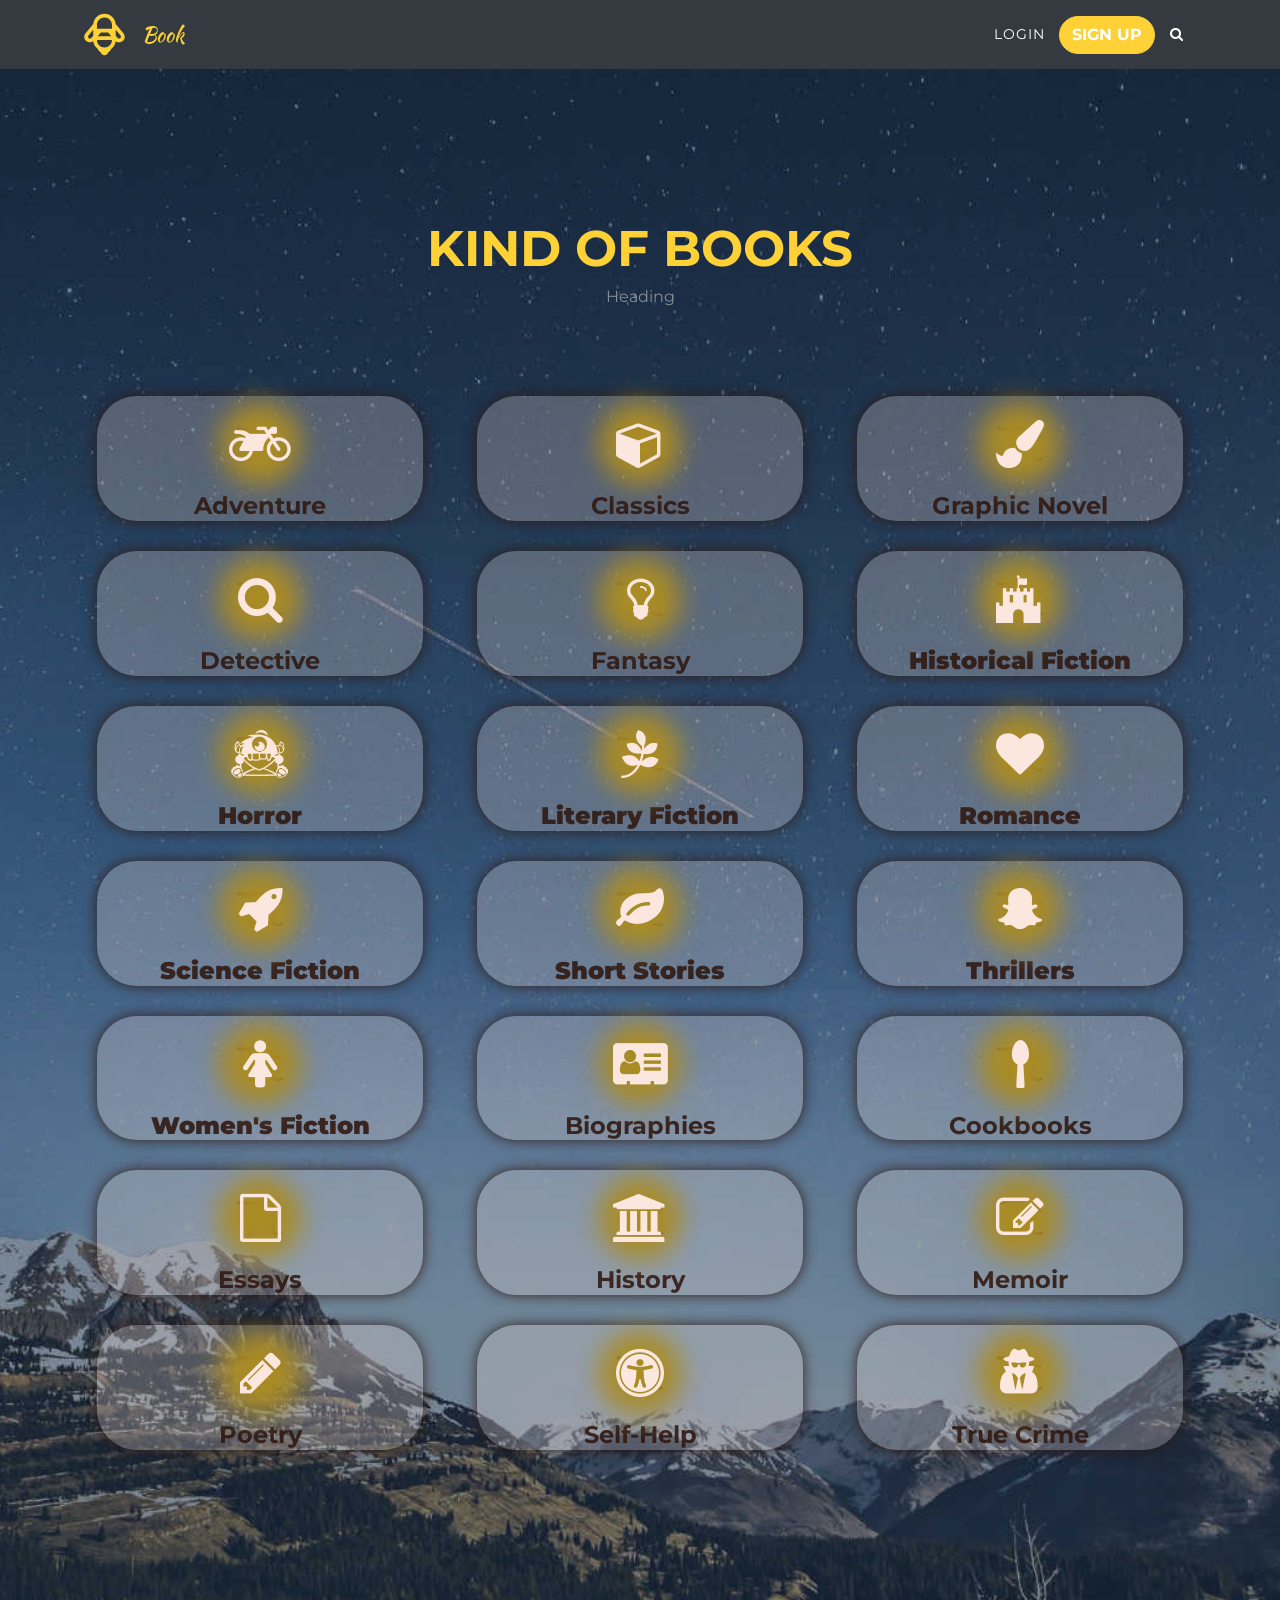
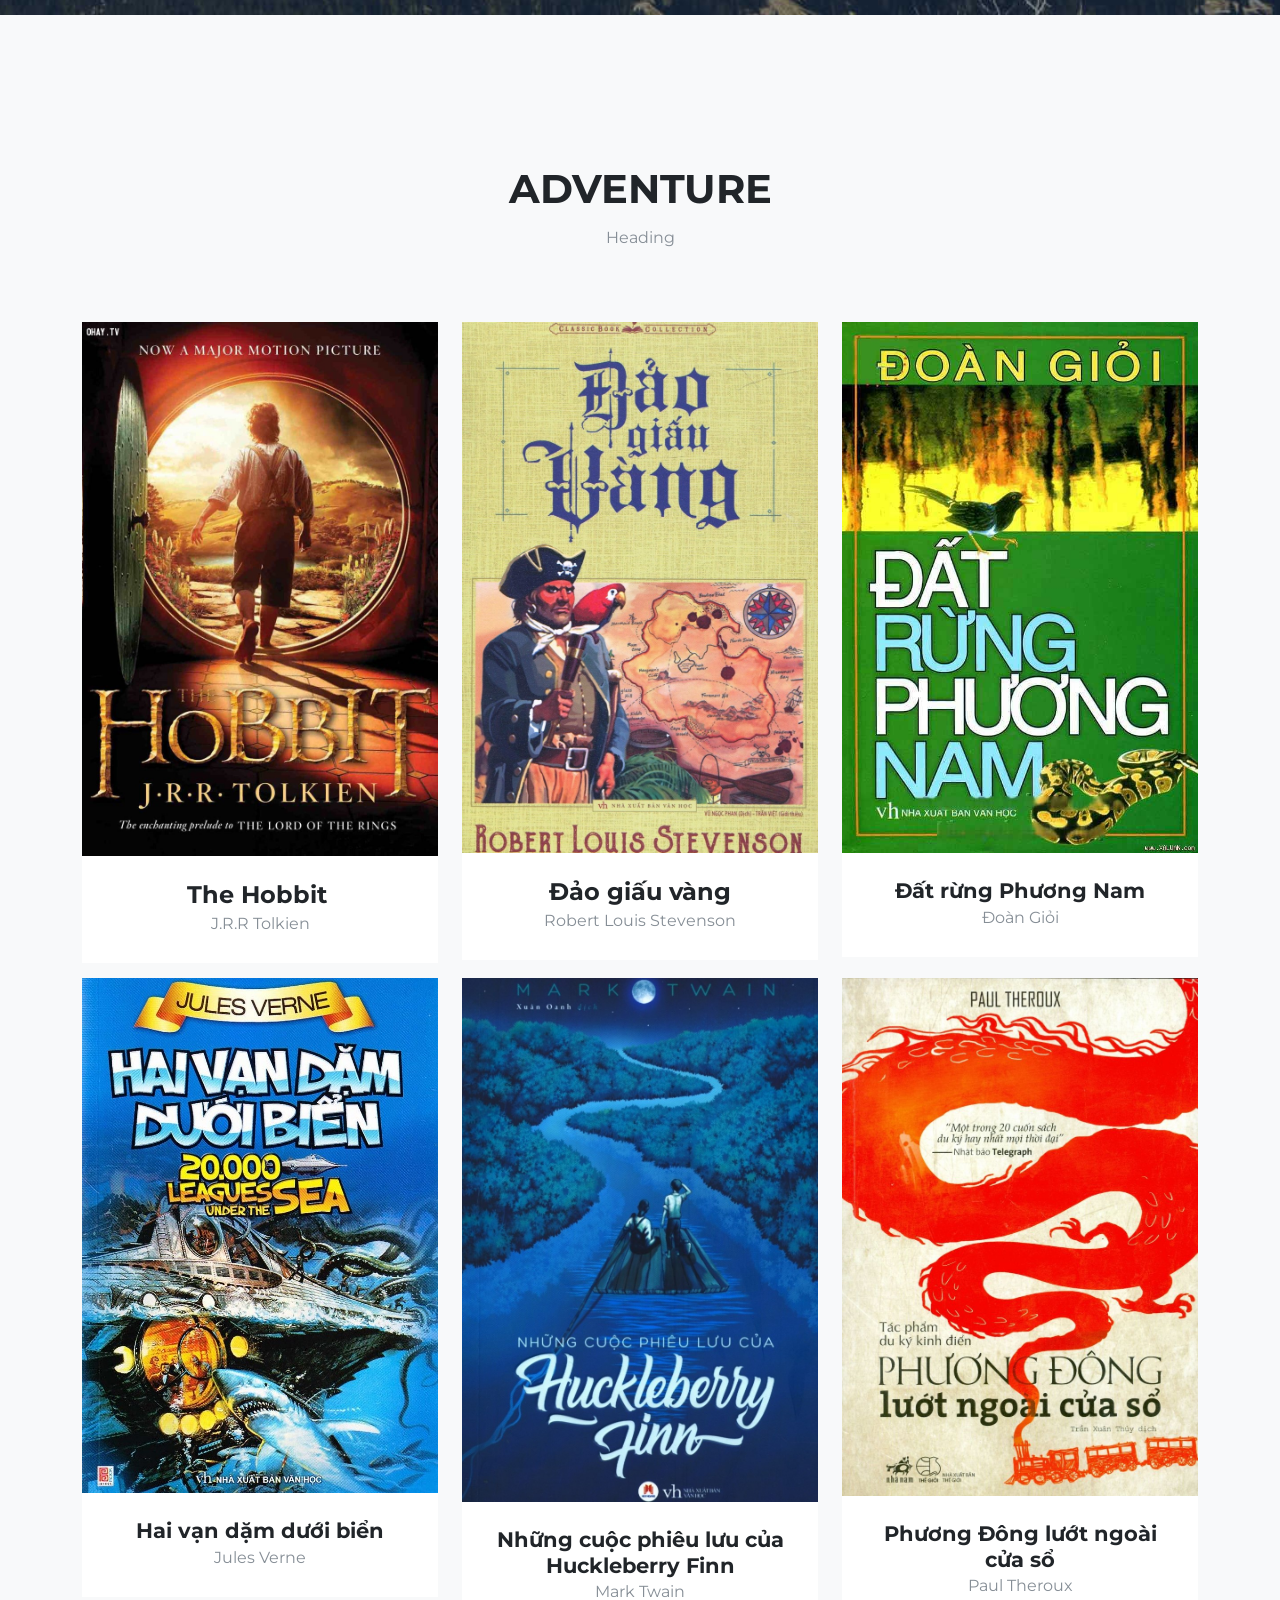
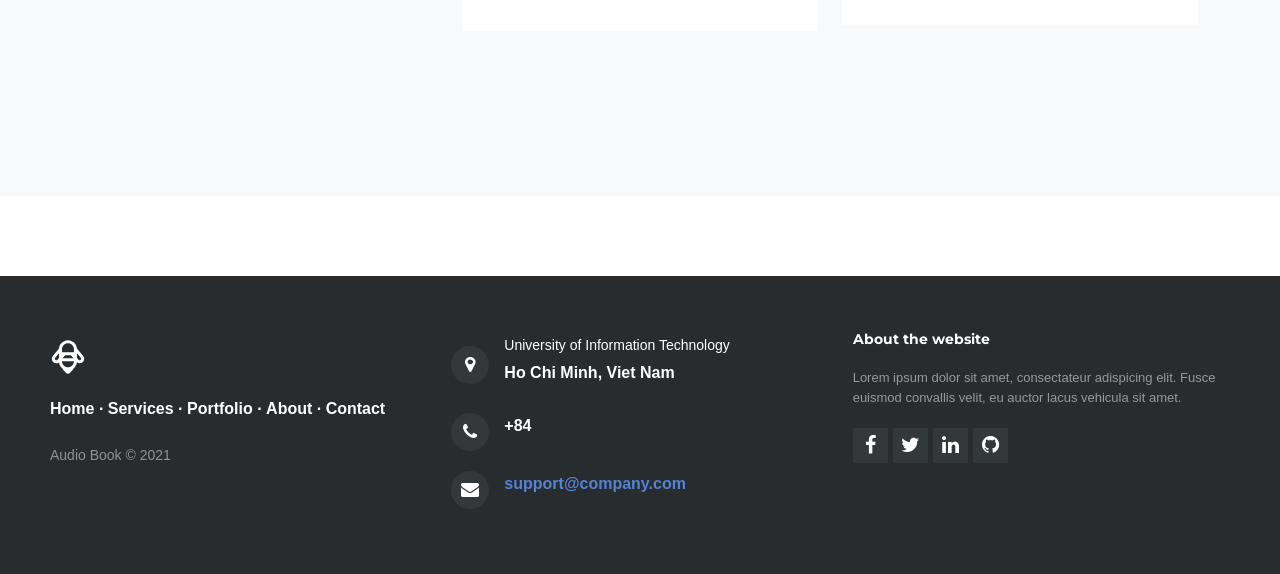
==== frontend/Book.html @ 8f9c7d4e "second commit" ====
<!DOCTYPE html><html lang="en"><head><meta charset="utf-8"><meta name="viewport" content="width=device-width, initial-scale=1.0, shrink-to-fit=no"><title>AudioBook</title><link rel="stylesheet" href="https://cdn.jsdelivr.net/npm/bootstrap@5.1.0/dist/css/bootstrap.min.css"><link rel="stylesheet" href="https://fonts.googleapis.com/css?family=Cookie"><link rel="stylesheet" href="https://fonts.googleapis.com/css?family=Kaushan+Script&amp;display=swap"><link rel="stylesheet" href="https://fonts.googleapis.com/css?family=Montserrat&amp;display=swap"><link rel="stylesheet" href="https://fonts.googleapis.com/css?family=Raleway&amp;display=swap"><link rel="stylesheet" href="https://cdnjs.cloudflare.com/ajax/libs/font-awesome/4.7.0/css/font-awesome.min.css"><link rel="stylesheet" href="/assets/css/styles.min.css?h=a21d25e9ee14b4d1742cc461e76c3108"></head><body><nav class="navbar navbar-dark navbar-expand-lg sticky-top bg-dark" id="mainNav" style="opacity: 1;"><div class="container"><a class="logo" href="/index.html"><svg xmlns="http://www.w3.org/2000/svg" width="1em" height="1em" viewBox="0 0 24 24" fill="none" class="align-content-start" style="width: 45px;height: 45px;opacity: 1;">
  <path fill-rule="evenodd" clip-rule="evenodd" d="M17.9513 15.571C17.7695 17.2187 16.9205 18.6654 15.6805 19.635C15.332 20.4692 14.7092 21.1601 13.9247 21.5951C13.7025 22.4574 12.9196 23.0944 11.9879 23.0944C11.0562 23.0944 10.2733 22.4574 10.0511 21.5951C9.26672 21.1602 8.64392 20.4693 8.29547 19.6353C7.05955 18.6691 6.21203 17.229 6.02621 15.5883C4.93527 16.4161 3.37955 16.4118 2.28618 15.4944C1.01696 14.4294 0.851409 12.5371 1.91641 11.2679L6.00966 6.38975C6.27125 3.31753 8.84785 0.905579 11.9878 0.905579C15.1166 0.905579 17.6861 3.30046 17.9631 6.35711L22.0837 11.2679C23.1487 12.5371 22.9831 14.4294 21.7139 15.4944C20.613 16.4182 19.0433 16.4161 17.9513 15.571ZM15.6254 12.9056L13.9472 10.9056H10.0529L8.37467 12.9056H15.6254ZM17.9878 12.6095L19.0195 13.839C19.3745 14.2621 20.0053 14.3173 20.4283 13.9623C20.8514 13.6073 20.9066 12.9765 20.5516 12.5535L17.9878 9.49803V12.6095ZM15.9878 8.90558V6.90558C15.9878 4.69644 14.1969 2.90558 11.9878 2.90558C9.77865 2.90558 7.98779 4.69644 7.98779 6.90558V8.90558H15.9878ZM4.98059 13.839L5.98779 12.6387V9.52726L3.4485 12.5535C3.0935 12.9765 3.14869 13.6073 3.57176 13.9623C3.99483 14.3173 4.62559 14.2621 4.98059 13.839ZM11.9878 18.9056C9.77865 18.9056 7.98779 17.1147 7.98779 14.9056H15.9878C15.9878 17.1147 14.1969 18.9056 11.9878 18.9056Z" fill="currentColor"></path>
</svg></a><a class="navbar-brand d-inline-block" href="#" style="padding-left: 15px ;">Book</a><button data-bs-toggle="collapse" data-bs-target="#navbarResponsive" class="navbar-toggler navbar-toggler-right" type="button" aria-controls="navbarResponsive" aria-expanded="false" aria-label="Toggle navigation"><i class="fa fa-bars"></i></button><div class="collapse navbar-collapse" id="navbarResponsive"><ul class="navbar-nav me-auto text-uppercase"></ul><ul class="navbar-nav ms-auto text-uppercase"><li class="nav-item"><a class="nav-link" href="/Login.html">login</a></li><li class="nav-item d-inline-block d-lg-flex justify-content-lg-center align-items-lg-center"><a class="btn btn-primary d-table" role="button" style="border-radius: 20px;" href="/Signup.html">SIGN UP</a></li><li class="nav-item"><a class="nav-link" href="#about"><i class="fa fa-search"></i></a></li></ul></div></div></nav><section id="kindofbook" style="padding: 150px 0px;background: url(&quot;/assets/img/Background/star-sky.jpg?h=99c65191b1267917172b3bd06244627f&quot;) center / cover;"><div class="container" style="opacity: 1;filter: blur(0px);"><div class="row"><div class="col-lg-12 text-center"><h2 class="text-uppercase section-headingbook">KIND OF BOOKS</h2><h3 class="text-muted section-subheading">Heading</h3></div></div><div class="row text-center"><div class="col-md-4 col-book"><a class="booklink" href="#Adventure"><div class="divbook" style="box-shadow: 0px 0px 13px;"><span class="fa-stack fa-3x">Tt<i class="fa fa-circle fa-stack-2x text-primary-book" style="filter: blur(13px);"></i><i class="fa fa-motorcycle fa-stack-1x fa-inverse-book" style="filter: blur(0px);"></i></span><h4 class="section-heading-book">Adventure</h4></div></a></div><div class="col-md-4 col-book"><a class="booklink" href="#Action"><div class="divbook" style="box-shadow: 0px 0px 13px;"><span class="fa-stack fa-3x">Tt<i class="fa fa-circle fa-stack-2x text-primary-book" style="filter: blur(13px);"></i><i class="fa fa-cube fa-stack-1x fa-inverse-book" style="filter: blur(0px);"></i></span><h4 class="text-center section-heading-book">Classics</h4></div></a></div><div class="col-md-4 col-book"><a class="booklink" href="#Action"><div class="divbook" style="box-shadow: 0px 0px 13px;"><span class="fa-stack fa-3x">Tt<i class="fa fa-circle fa-stack-2x text-primary-book" style="filter: blur(13px);"></i><i class="fa fa-paint-brush fa-stack-1x fa-inverse-book" style="filter: blur(0px);"></i></span><h4 class="text-center section-heading-book">Graphic Novel</h4></div></a></div><div class="col-md-4 col-book"><a class="booklink" href="#Action"><div class="divbook" style="box-shadow: 0px 0px 13px;"><span class="fa-stack fa-3x">Tt<i class="fa fa-circle fa-stack-2x text-primary-book" style="filter: blur(13px);"></i><i class="fa fa-search fa-stack-1x fa-inverse-book" style="filter: blur(0px);"></i></span><h4 class="text-center section-heading-book">Detective</h4></div></a></div><div class="col-md-4 col-book"><a class="booklink" href="#Action"><div class="divbook" style="box-shadow: 0px 0px 13px;"><span class="fa-stack fa-3x">Tt<i class="fa fa-circle fa-stack-2x text-primary-book" style="filter: blur(13px);"></i><i class="fa fa-lightbulb-o fa-stack-1x fa-inverse-book" style="filter: blur(0px);"></i></span><h4 class="text-center section-heading-book">Fantasy</h4></div></a></div><div class="col-md-4 col-book"><a class="booklink" href="#Action"><div class="divbook" style="box-shadow: 0px 0px 13px;"><span class="fa-stack fa-3x">Tt<i class="fa fa-circle fa-stack-2x text-primary-book" style="filter: blur(13px);"></i><i class="fa fa-fort-awesome fa-stack-1x fa-inverse-book" style="filter: blur(0px);"></i></span><h4 class="text-center section-heading-book"><strong>Historical Fiction</strong><br></h4></div></a></div><div class="col-md-4 col-book"><a class="booklink" href="#Action"><div class="divbook" style="box-shadow: 0px 0px 13px;"><span class="fa-stack fa-3x">Tt<i class="fa fa-circle fa-stack-2x text-primary-book" style="filter: blur(13px);"></i><i class="fa fa-optin-monster fa-stack-1x fa-inverse-book" style="filter: blur(0px);"></i></span><h4 class="text-center section-heading-book"><strong>Horror</strong><br></h4></div></a></div><div class="col-md-4 col-book"><a class="booklink" href="#Action"><div class="divbook" style="box-shadow: 0px 0px 13px;"><span class="fa-stack fa-3x">Tt<i class="fa fa-circle fa-stack-2x text-primary-book" style="filter: blur(13px);"></i><i class="fa fa-pagelines fa-stack-1x fa-inverse-book" style="filter: blur(0px);"></i></span><h4 class="text-center section-heading-book"><strong>Literary Fiction</strong><br></h4></div></a></div><div class="col-md-4 col-book"><a class="booklink" href="#Action"><div class="divbook" style="box-shadow: 0px 0px 13px;"><span class="fa-stack fa-3x">Tt<i class="fa fa-circle fa-stack-2x text-primary-book" style="filter: blur(13px);"></i><i class="fa fa-heart fa-stack-1x fa-inverse-book" style="filter: blur(0px);"></i></span><h4 class="text-center section-heading-book"><strong>Romance</strong><br></h4></div></a></div><div class="col-md-4 col-book"><a class="booklink" href="#Action"><div class="divbook" style="box-shadow: 0px 0px 13px;"><span class="fa-stack fa-3x">Tt<i class="fa fa-circle fa-stack-2x text-primary-book" style="filter: blur(13px);"></i><i class="fa fa-rocket fa-stack-1x fa-inverse-book" style="filter: blur(0px);"></i></span><h4 class="text-center section-heading-book"><strong>Science Fiction</strong><br></h4></div></a></div><div class="col-md-4 col-book"><a class="booklink" href="#Action"><div class="divbook" style="box-shadow: 0px 0px 13px;"><span class="fa-stack fa-3x">Tt<i class="fa fa-circle fa-stack-2x text-primary-book" style="filter: blur(13px);"></i><i class="fa fa-leaf fa-stack-1x fa-inverse-book" style="filter: blur(0px);"></i></span><h4 class="text-center section-heading-book"><strong>Short Stories</strong><br></h4></div></a></div><div class="col-md-4 col-book"><a class="booklink" href="#Action"><div class="divbook" style="box-shadow: 0px 0px 13px;"><span class="fa-stack fa-3x">Tt<i class="fa fa-circle fa-stack-2x text-primary-book" style="filter: blur(13px);"></i><i class="fa fa-snapchat-ghost fa-stack-1x fa-inverse-book" style="filter: blur(0px);"></i></span><h4 class="text-center section-heading-book"><strong>Thrillers</strong><br></h4></div></a></div><div class="col-md-4 col-book"><a class="booklink" href="#Action"><div class="divbook" style="box-shadow: 0px 0px 13px;"><span class="fa-stack fa-3x">Tt<i class="fa fa-circle fa-stack-2x text-primary-book" style="filter: blur(13px);"></i><i class="fa fa-female fa-stack-1x fa-inverse-book" style="filter: blur(0px);"></i></span><h4 class="text-center section-heading-book"><strong>Women's Fiction</strong><br></h4></div></a></div><div class="col-md-4 col-book"><a class="booklink" href="#Action"><div class="divbook" style="box-shadow: 0px 0px 13px;"><span class="fa-stack fa-3x">Tt<i class="fa fa-circle fa-stack-2x text-primary-book" style="filter: blur(13px);"></i><i class="fa fa-address-card fa-stack-1x fa-inverse-book" style="filter: blur(0px);"></i></span><h4 class="text-center section-heading-book">Biographies<br></h4></div></a></div><div class="col-md-4 col-book"><a class="booklink" href="#Action"><div class="divbook" style="box-shadow: 0px 0px 13px;"><span class="fa-stack fa-3x">Tt<i class="fa fa-circle fa-stack-2x text-primary-book" style="filter: blur(13px);"></i><i class="fa fa-spoon fa-stack-1x fa-inverse-book" style="filter: blur(0px);"></i></span><h4 class="text-center section-heading-book">Cookbooks<br></h4></div></a></div><div class="col-md-4 col-book"><a class="booklink" href="#Action"><div class="divbook" style="box-shadow: 0px 0px 13px;"><span class="fa-stack fa-3x">Tt<i class="fa fa-circle fa-stack-2x text-primary-book" style="filter: blur(13px);"></i><i class="fa fa-file-o fa-stack-1x fa-inverse-book" style="filter: blur(0px);"></i></span><h4 class="text-center section-heading-book">Essays<br></h4></div></a></div><div class="col-md-4 col-book"><a class="booklink" href="#Action"><div class="divbook" style="box-shadow: 0px 0px 13px;"><span class="fa-stack fa-3x">Tt<i class="fa fa-circle fa-stack-2x text-primary-book" style="filter: blur(13px);"></i><i class="fa fa-institution fa-stack-1x fa-inverse-book" style="filter: blur(0px);"></i></span><h4 class="text-center section-heading-book">History<br></h4></div></a></div><div class="col-md-4 col-book"><a class="booklink" href="#Action"><div class="divbook" style="box-shadow: 0px 0px 13px;"><span class="fa-stack fa-3x">Tt<i class="fa fa-circle fa-stack-2x text-primary-book" style="filter: blur(13px);"></i><i class="fa fa-pencil-square-o fa-stack-1x fa-inverse-book" style="filter: blur(0px);"></i></span><h4 class="text-center section-heading-book">Memoir<br></h4></div></a></div><div class="col-md-4 col-book"><a class="booklink" href="#Action"><div class="divbook" style="box-shadow: 0px 0px 13px;"><span class="fa-stack fa-3x">Tt<i class="fa fa-circle fa-stack-2x text-primary-book" style="filter: blur(13px);"></i><i class="fa fa-pencil fa-stack-1x fa-inverse-book" style="filter: blur(0px);"></i></span><h4 class="text-center section-heading-book">Poetry<br></h4></div></a></div><div class="col-md-4 col-book"><a class="booklink" href="#Action"><div class="divbook" style="box-shadow: 0px 0px 13px;"><span class="fa-stack fa-3x">Tt<i class="fa fa-circle fa-stack-2x text-primary-book" style="filter: blur(13px);"></i><i class="fa fa-universal-access fa-stack-1x fa-inverse-book" style="filter: blur(0px);"></i></span><h4 class="text-center section-heading-book">Self-Help<br></h4></div></a></div><div class="col-md-4 col-book"><a class="booklink" href="#Action"><div class="divbook" style="box-shadow: 0px 0px 13px;"><span class="fa-stack fa-3x">Tt<i class="fa fa-circle fa-stack-2x text-primary-book" style="filter: blur(13px);"></i><i class="fa fa-user-secret fa-stack-1x fa-inverse-book" style="filter: blur(0px);"></i></span><h4 class="text-center section-heading-book">True Crime<br></h4></div></a></div></div></div></section><section id="Adventure"></section><section class="bg-light" id="portfolio" style="padding: 150px 0px;background: rgb(219,226,234);"><div class="container"><div class="row"><div class="col-lg-12 text-center"><h2 class="text-uppercase section-heading">ADVENTURE</h2><h3 class="text-muted section-subheading">Heading</h3></div></div><div class="row"><div class="col-sm-6 col-md-4 portfolio-item"><a class="portfolio-link" href="/Book.html"><img class="img-fluid" src="/assets/img/Adventure/anh-chang-hobbit-225179.jpg?h=da340fe88ee542778c5816588a7dd859"></a><div class="portfolio-caption"><h4>The Hobbit&nbsp;</h4><p class="text-muted">J.R.R Tolkien</p></div></div><div class="col-sm-6 col-md-4 portfolio-item"><a class="portfolio-link" href="/Book.html"><img class="img-fluid" src="/assets/img/Adventure/dao-giau-vang-robert-stevenson.jpg?h=c86d61278d745ff6c080c5151ac75684"></a><div class="portfolio-caption"><h4>Đảo giấu vàng</h4><p class="text-muted">Robert Louis Stevenson</p></div></div><div class="col-sm-6 col-md-4 portfolio-item"><a class="portfolio-link" href="/Book.html"><img class="img-fluid" src="/assets/img/Adventure/dat-rung-phuong-nam.jpg?h=54665a747cf3bfa46e1ae16b89b86482"></a><div class="portfolio-caption"><h4 style="font-size: 21.25px;">Đất rừng Phương Nam</h4><p class="text-muted">Đoàn Giỏi</p></div></div><div class="col-sm-6 col-md-4 portfolio-item"><a class="portfolio-link" href="/Book.html"><img class="img-fluid" src="/assets/img/Adventure/hai-van-dam-duoi-bien.jpg?h=1f56dda4093bd8867a86fcc2d80d96b1"></a><div class="portfolio-caption"><h4 style="font-size: 21.25px;">Hai vạn dặm dưới biển</h4><p class="text-muted">Jules Verne</p></div></div><div class="col-sm-6 col-md-4 portfolio-item"><a class="portfolio-link" href="/Book.html"><img class="img-fluid" src="/assets/img/Adventure/nhung-cuoc-phieu-luu-cua-huckleberry-finn-mark-twain.jpg?h=339b9a11baaa44b6fbaaa1c887eaf187"></a><div class="portfolio-caption"><h4 style="font-size: 21.25px;">Những cuộc phiêu lưu của Huckleberry Finn</h4><p class="text-muted">Mark Twain</p></div></div><div class="col-sm-6 col-md-4 portfolio-item"><a class="portfolio-link" href="/Book.html"><img class="img-fluid" src="/assets/img/Adventure/phuong-dong-luot-ngoai-cua-so-paul-theroux.jpg?h=61228967f7fc2629817eacf4d5be9b53"></a><div class="portfolio-caption"><h4 style="font-size: 21.25px;">Phương Đông lướt ngoài cửa sổ</h4><p class="text-muted">Paul Theroux</p></div></div></div></div></section><!-- Start: Pretty Footer --><footer><div class="row"><div class="col-sm-6 col-md-4 footer-navigation"><h3><a href="/index.html"><svg xmlns="http://www.w3.org/2000/svg" width="1em" height="1em" viewBox="0 0 24 24" fill="none">
  <path fill-rule="evenodd" clip-rule="evenodd" d="M17.9513 15.571C17.7695 17.2187 16.9205 18.6654 15.6805 19.635C15.332 20.4692 14.7092 21.1601 13.9247 21.5951C13.7025 22.4574 12.9196 23.0944 11.9879 23.0944C11.0562 23.0944 10.2733 22.4574 10.0511 21.5951C9.26672 21.1602 8.64392 20.4693 8.29547 19.6353C7.05955 18.6691 6.21203 17.229 6.02621 15.5883C4.93527 16.4161 3.37955 16.4118 2.28618 15.4944C1.01696 14.4294 0.851409 12.5371 1.91641 11.2679L6.00966 6.38975C6.27125 3.31753 8.84785 0.905579 11.9878 0.905579C15.1166 0.905579 17.6861 3.30046 17.9631 6.35711L22.0837 11.2679C23.1487 12.5371 22.9831 14.4294 21.7139 15.4944C20.613 16.4182 19.0433 16.4161 17.9513 15.571ZM15.6254 12.9056L13.9472 10.9056H10.0529L8.37467 12.9056H15.6254ZM17.9878 12.6095L19.0195 13.839C19.3745 14.2621 20.0053 14.3173 20.4283 13.9623C20.8514 13.6073 20.9066 12.9765 20.5516 12.5535L17.9878 9.49803V12.6095ZM15.9878 8.90558V6.90558C15.9878 4.69644 14.1969 2.90558 11.9878 2.90558C9.77865 2.90558 7.98779 4.69644 7.98779 6.90558V8.90558H15.9878ZM4.98059 13.839L5.98779 12.6387V9.52726L3.4485 12.5535C3.0935 12.9765 3.14869 13.6073 3.57176 13.9623C3.99483 14.3173 4.62559 14.2621 4.98059 13.839ZM11.9878 18.9056C9.77865 18.9056 7.98779 17.1147 7.98779 14.9056H15.9878C15.9878 17.1147 14.1969 18.9056 11.9878 18.9056Z" fill="currentColor"></path>
</svg></a></h3><p class="links"><a href="#page-top">Home</a><strong> · </strong><a href="#services">Services</a><strong> · </strong><a href="#portfolio">Portfolio</a><strong> · </strong><a href="#team">About</a><strong>&nbsp;· </strong><a href="#contact">Contact</a></p><p class="company-name">Audio Book © 2021</p></div><div class="col-sm-6 col-md-4 footer-contacts"><div><span class="fa fa-map-marker footer-contacts-icon"> </span><p><span class="new-line-span">University of Information Technology</span>Ho Chi Minh, Viet Nam</p></div><div><i class="fa fa-phone footer-contacts-icon"></i><p class="footer-center-info email text-start"> +84</p></div><div><i class="fa fa-envelope footer-contacts-icon"></i><p> <a href="#" target="_blank">support@company.com</a></p></div></div><div class="col-md-4 footer-about"><h4>About the website</h4><p> Lorem ipsum dolor sit amet, consectateur adispicing elit. Fusce euismod convallis velit, eu auctor lacus vehicula sit amet. 				 </p><div class="social-links social-icons"><a href="#"><i class="fa fa-facebook"></i></a><a href="#"><i class="fa fa-twitter"></i></a><a href="#"><i class="fa fa-linkedin"></i></a><a href="#"><i class="fa fa-github"></i></a></div></div></div></footer><!-- End: Pretty Footer --><script src="https://cdn.jsdelivr.net/npm/bootstrap@5.1.0/dist/js/bootstrap.bundle.min.js"></script><script src="/assets/js/script.min.js?h=ecc440ce2b35a6ed59fbd6e54cc9f308"></script></body></html>
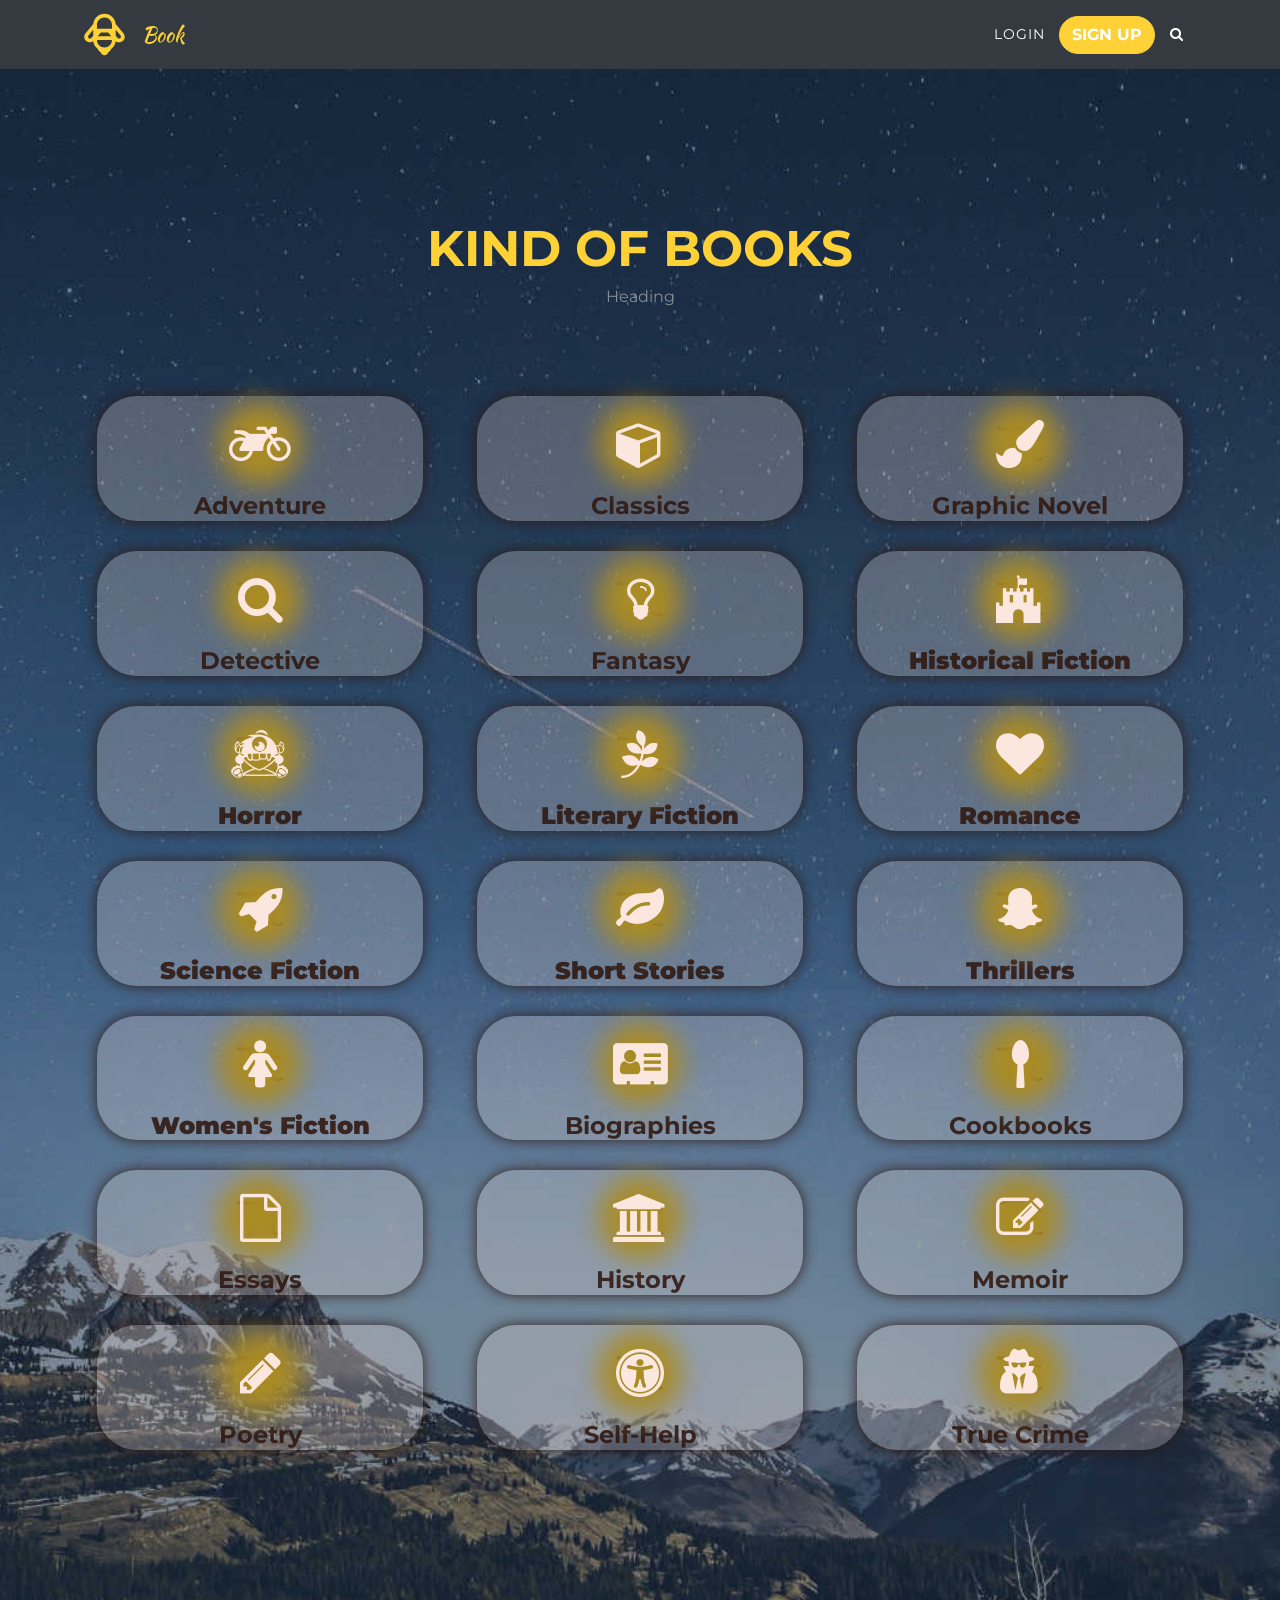
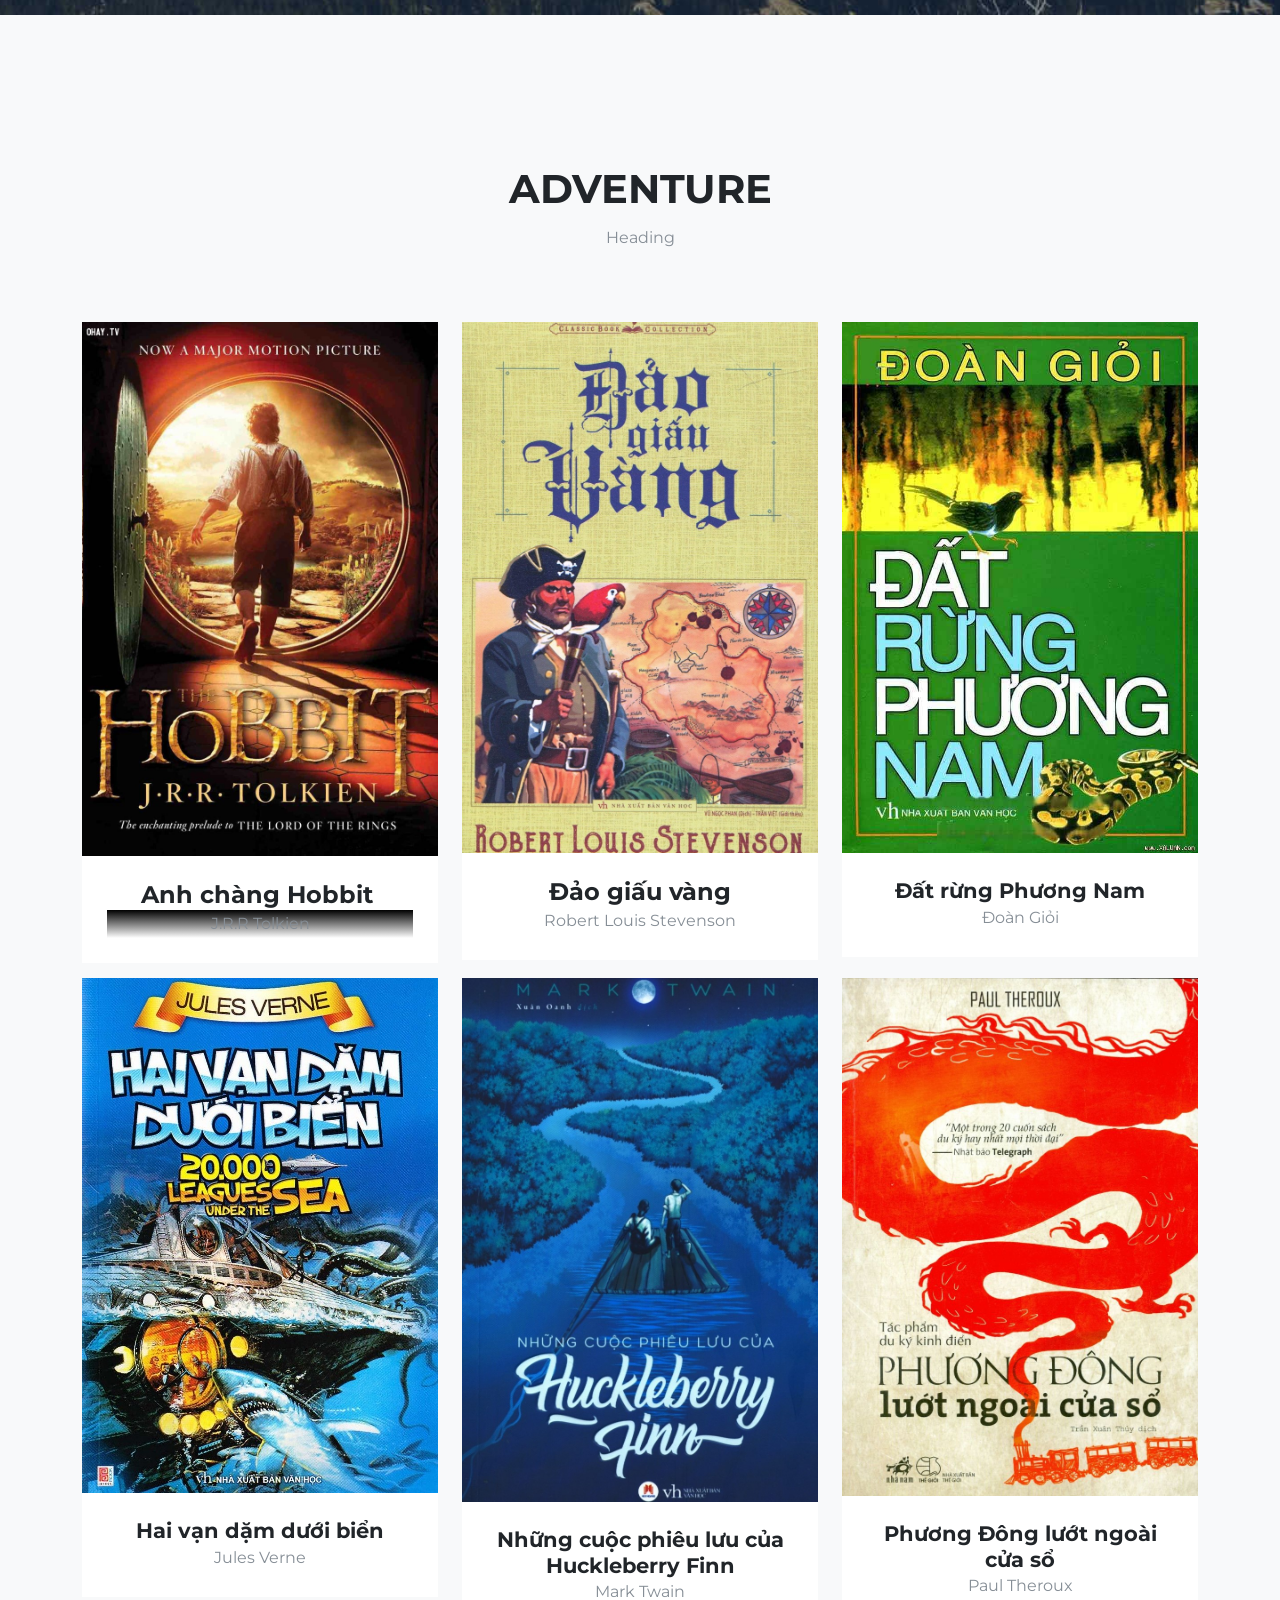
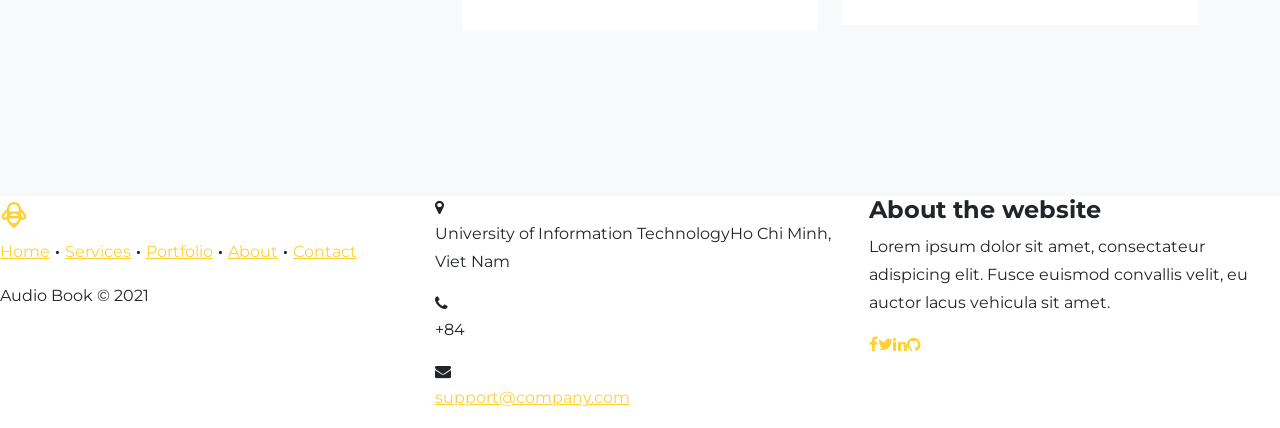
==== commit 82218bd1: "third commit" ====
--- a/frontend/Book.html
+++ b/frontend/Book.html
@@ -1,5 +1,239 @@
-<!DOCTYPE html><html lang="en"><head><meta charset="utf-8"><meta name="viewport" content="width=device-width, initial-scale=1.0, shrink-to-fit=no"><title>AudioBook</title><link rel="stylesheet" href="https://cdn.jsdelivr.net/npm/bootstrap@5.1.0/dist/css/bootstrap.min.css"><link rel="stylesheet" href="https://fonts.googleapis.com/css?family=Cookie"><link rel="stylesheet" href="https://fonts.googleapis.com/css?family=Kaushan+Script&amp;display=swap"><link rel="stylesheet" href="https://fonts.googleapis.com/css?family=Montserrat&amp;display=swap"><link rel="stylesheet" href="https://fonts.googleapis.com/css?family=Raleway&amp;display=swap"><link rel="stylesheet" href="https://cdnjs.cloudflare.com/ajax/libs/font-awesome/4.7.0/css/font-awesome.min.css"><link rel="stylesheet" href="/assets/css/styles.min.css?h=a21d25e9ee14b4d1742cc461e76c3108"></head><body><nav class="navbar navbar-dark navbar-expand-lg sticky-top bg-dark" id="mainNav" style="opacity: 1;"><div class="container"><a class="logo" href="/index.html"><svg xmlns="http://www.w3.org/2000/svg" width="1em" height="1em" viewBox="0 0 24 24" fill="none" class="align-content-start" style="width: 45px;height: 45px;opacity: 1;">
-  <path fill-rule="evenodd" clip-rule="evenodd" d="M17.9513 15.571C17.7695 17.2187 16.9205 18.6654 15.6805 19.635C15.332 20.4692 14.7092 21.1601 13.9247 21.5951C13.7025 22.4574 12.9196 23.0944 11.9879 23.0944C11.0562 23.0944 10.2733 22.4574 10.0511 21.5951C9.26672 21.1602 8.64392 20.4693 8.29547 19.6353C7.05955 18.6691 6.21203 17.229 6.02621 15.5883C4.93527 16.4161 3.37955 16.4118 2.28618 15.4944C1.01696 14.4294 0.851409 12.5371 1.91641 11.2679L6.00966 6.38975C6.27125 3.31753 8.84785 0.905579 11.9878 0.905579C15.1166 0.905579 17.6861 3.30046 17.9631 6.35711L22.0837 11.2679C23.1487 12.5371 22.9831 14.4294 21.7139 15.4944C20.613 16.4182 19.0433 16.4161 17.9513 15.571ZM15.6254 12.9056L13.9472 10.9056H10.0529L8.37467 12.9056H15.6254ZM17.9878 12.6095L19.0195 13.839C19.3745 14.2621 20.0053 14.3173 20.4283 13.9623C20.8514 13.6073 20.9066 12.9765 20.5516 12.5535L17.9878 9.49803V12.6095ZM15.9878 8.90558V6.90558C15.9878 4.69644 14.1969 2.90558 11.9878 2.90558C9.77865 2.90558 7.98779 4.69644 7.98779 6.90558V8.90558H15.9878ZM4.98059 13.839L5.98779 12.6387V9.52726L3.4485 12.5535C3.0935 12.9765 3.14869 13.6073 3.57176 13.9623C3.99483 14.3173 4.62559 14.2621 4.98059 13.839ZM11.9878 18.9056C9.77865 18.9056 7.98779 17.1147 7.98779 14.9056H15.9878C15.9878 17.1147 14.1969 18.9056 11.9878 18.9056Z" fill="currentColor"></path>
-</svg></a><a class="navbar-brand d-inline-block" href="#" style="padding-left: 15px ;">Book</a><button data-bs-toggle="collapse" data-bs-target="#navbarResponsive" class="navbar-toggler navbar-toggler-right" type="button" aria-controls="navbarResponsive" aria-expanded="false" aria-label="Toggle navigation"><i class="fa fa-bars"></i></button><div class="collapse navbar-collapse" id="navbarResponsive"><ul class="navbar-nav me-auto text-uppercase"></ul><ul class="navbar-nav ms-auto text-uppercase"><li class="nav-item"><a class="nav-link" href="/Login.html">login</a></li><li class="nav-item d-inline-block d-lg-flex justify-content-lg-center align-items-lg-center"><a class="btn btn-primary d-table" role="button" style="border-radius: 20px;" href="/Signup.html">SIGN UP</a></li><li class="nav-item"><a class="nav-link" href="#about"><i class="fa fa-search"></i></a></li></ul></div></div></nav><section id="kindofbook" style="padding: 150px 0px;background: url(&quot;/assets/img/Background/star-sky.jpg?h=99c65191b1267917172b3bd06244627f&quot;) center / cover;"><div class="container" style="opacity: 1;filter: blur(0px);"><div class="row"><div class="col-lg-12 text-center"><h2 class="text-uppercase section-headingbook">KIND OF BOOKS</h2><h3 class="text-muted section-subheading">Heading</h3></div></div><div class="row text-center"><div class="col-md-4 col-book"><a class="booklink" href="#Adventure"><div class="divbook" style="box-shadow: 0px 0px 13px;"><span class="fa-stack fa-3x">Tt<i class="fa fa-circle fa-stack-2x text-primary-book" style="filter: blur(13px);"></i><i class="fa fa-motorcycle fa-stack-1x fa-inverse-book" style="filter: blur(0px);"></i></span><h4 class="section-heading-book">Adventure</h4></div></a></div><div class="col-md-4 col-book"><a class="booklink" href="#Action"><div class="divbook" style="box-shadow: 0px 0px 13px;"><span class="fa-stack fa-3x">Tt<i class="fa fa-circle fa-stack-2x text-primary-book" style="filter: blur(13px);"></i><i class="fa fa-cube fa-stack-1x fa-inverse-book" style="filter: blur(0px);"></i></span><h4 class="text-center section-heading-book">Classics</h4></div></a></div><div class="col-md-4 col-book"><a class="booklink" href="#Action"><div class="divbook" style="box-shadow: 0px 0px 13px;"><span class="fa-stack fa-3x">Tt<i class="fa fa-circle fa-stack-2x text-primary-book" style="filter: blur(13px);"></i><i class="fa fa-paint-brush fa-stack-1x fa-inverse-book" style="filter: blur(0px);"></i></span><h4 class="text-center section-heading-book">Graphic Novel</h4></div></a></div><div class="col-md-4 col-book"><a class="booklink" href="#Action"><div class="divbook" style="box-shadow: 0px 0px 13px;"><span class="fa-stack fa-3x">Tt<i class="fa fa-circle fa-stack-2x text-primary-book" style="filter: blur(13px);"></i><i class="fa fa-search fa-stack-1x fa-inverse-book" style="filter: blur(0px);"></i></span><h4 class="text-center section-heading-book">Detective</h4></div></a></div><div class="col-md-4 col-book"><a class="booklink" href="#Action"><div class="divbook" style="box-shadow: 0px 0px 13px;"><span class="fa-stack fa-3x">Tt<i class="fa fa-circle fa-stack-2x text-primary-book" style="filter: blur(13px);"></i><i class="fa fa-lightbulb-o fa-stack-1x fa-inverse-book" style="filter: blur(0px);"></i></span><h4 class="text-center section-heading-book">Fantasy</h4></div></a></div><div class="col-md-4 col-book"><a class="booklink" href="#Action"><div class="divbook" style="box-shadow: 0px 0px 13px;"><span class="fa-stack fa-3x">Tt<i class="fa fa-circle fa-stack-2x text-primary-book" style="filter: blur(13px);"></i><i class="fa fa-fort-awesome fa-stack-1x fa-inverse-book" style="filter: blur(0px);"></i></span><h4 class="text-center section-heading-book"><strong>Historical Fiction</strong><br></h4></div></a></div><div class="col-md-4 col-book"><a class="booklink" href="#Action"><div class="divbook" style="box-shadow: 0px 0px 13px;"><span class="fa-stack fa-3x">Tt<i class="fa fa-circle fa-stack-2x text-primary-book" style="filter: blur(13px);"></i><i class="fa fa-optin-monster fa-stack-1x fa-inverse-book" style="filter: blur(0px);"></i></span><h4 class="text-center section-heading-book"><strong>Horror</strong><br></h4></div></a></div><div class="col-md-4 col-book"><a class="booklink" href="#Action"><div class="divbook" style="box-shadow: 0px 0px 13px;"><span class="fa-stack fa-3x">Tt<i class="fa fa-circle fa-stack-2x text-primary-book" style="filter: blur(13px);"></i><i class="fa fa-pagelines fa-stack-1x fa-inverse-book" style="filter: blur(0px);"></i></span><h4 class="text-center section-heading-book"><strong>Literary Fiction</strong><br></h4></div></a></div><div class="col-md-4 col-book"><a class="booklink" href="#Action"><div class="divbook" style="box-shadow: 0px 0px 13px;"><span class="fa-stack fa-3x">Tt<i class="fa fa-circle fa-stack-2x text-primary-book" style="filter: blur(13px);"></i><i class="fa fa-heart fa-stack-1x fa-inverse-book" style="filter: blur(0px);"></i></span><h4 class="text-center section-heading-book"><strong>Romance</strong><br></h4></div></a></div><div class="col-md-4 col-book"><a class="booklink" href="#Action"><div class="divbook" style="box-shadow: 0px 0px 13px;"><span class="fa-stack fa-3x">Tt<i class="fa fa-circle fa-stack-2x text-primary-book" style="filter: blur(13px);"></i><i class="fa fa-rocket fa-stack-1x fa-inverse-book" style="filter: blur(0px);"></i></span><h4 class="text-center section-heading-book"><strong>Science Fiction</strong><br></h4></div></a></div><div class="col-md-4 col-book"><a class="booklink" href="#Action"><div class="divbook" style="box-shadow: 0px 0px 13px;"><span class="fa-stack fa-3x">Tt<i class="fa fa-circle fa-stack-2x text-primary-book" style="filter: blur(13px);"></i><i class="fa fa-leaf fa-stack-1x fa-inverse-book" style="filter: blur(0px);"></i></span><h4 class="text-center section-heading-book"><strong>Short Stories</strong><br></h4></div></a></div><div class="col-md-4 col-book"><a class="booklink" href="#Action"><div class="divbook" style="box-shadow: 0px 0px 13px;"><span class="fa-stack fa-3x">Tt<i class="fa fa-circle fa-stack-2x text-primary-book" style="filter: blur(13px);"></i><i class="fa fa-snapchat-ghost fa-stack-1x fa-inverse-book" style="filter: blur(0px);"></i></span><h4 class="text-center section-heading-book"><strong>Thrillers</strong><br></h4></div></a></div><div class="col-md-4 col-book"><a class="booklink" href="#Action"><div class="divbook" style="box-shadow: 0px 0px 13px;"><span class="fa-stack fa-3x">Tt<i class="fa fa-circle fa-stack-2x text-primary-book" style="filter: blur(13px);"></i><i class="fa fa-female fa-stack-1x fa-inverse-book" style="filter: blur(0px);"></i></span><h4 class="text-center section-heading-book"><strong>Women's Fiction</strong><br></h4></div></a></div><div class="col-md-4 col-book"><a class="booklink" href="#Action"><div class="divbook" style="box-shadow: 0px 0px 13px;"><span class="fa-stack fa-3x">Tt<i class="fa fa-circle fa-stack-2x text-primary-book" style="filter: blur(13px);"></i><i class="fa fa-address-card fa-stack-1x fa-inverse-book" style="filter: blur(0px);"></i></span><h4 class="text-center section-heading-book">Biographies<br></h4></div></a></div><div class="col-md-4 col-book"><a class="booklink" href="#Action"><div class="divbook" style="box-shadow: 0px 0px 13px;"><span class="fa-stack fa-3x">Tt<i class="fa fa-circle fa-stack-2x text-primary-book" style="filter: blur(13px);"></i><i class="fa fa-spoon fa-stack-1x fa-inverse-book" style="filter: blur(0px);"></i></span><h4 class="text-center section-heading-book">Cookbooks<br></h4></div></a></div><div class="col-md-4 col-book"><a class="booklink" href="#Action"><div class="divbook" style="box-shadow: 0px 0px 13px;"><span class="fa-stack fa-3x">Tt<i class="fa fa-circle fa-stack-2x text-primary-book" style="filter: blur(13px);"></i><i class="fa fa-file-o fa-stack-1x fa-inverse-book" style="filter: blur(0px);"></i></span><h4 class="text-center section-heading-book">Essays<br></h4></div></a></div><div class="col-md-4 col-book"><a class="booklink" href="#Action"><div class="divbook" style="box-shadow: 0px 0px 13px;"><span class="fa-stack fa-3x">Tt<i class="fa fa-circle fa-stack-2x text-primary-book" style="filter: blur(13px);"></i><i class="fa fa-institution fa-stack-1x fa-inverse-book" style="filter: blur(0px);"></i></span><h4 class="text-center section-heading-book">History<br></h4></div></a></div><div class="col-md-4 col-book"><a class="booklink" href="#Action"><div class="divbook" style="box-shadow: 0px 0px 13px;"><span class="fa-stack fa-3x">Tt<i class="fa fa-circle fa-stack-2x text-primary-book" style="filter: blur(13px);"></i><i class="fa fa-pencil-square-o fa-stack-1x fa-inverse-book" style="filter: blur(0px);"></i></span><h4 class="text-center section-heading-book">Memoir<br></h4></div></a></div><div class="col-md-4 col-book"><a class="booklink" href="#Action"><div class="divbook" style="box-shadow: 0px 0px 13px;"><span class="fa-stack fa-3x">Tt<i class="fa fa-circle fa-stack-2x text-primary-book" style="filter: blur(13px);"></i><i class="fa fa-pencil fa-stack-1x fa-inverse-book" style="filter: blur(0px);"></i></span><h4 class="text-center section-heading-book">Poetry<br></h4></div></a></div><div class="col-md-4 col-book"><a class="booklink" href="#Action"><div class="divbook" style="box-shadow: 0px 0px 13px;"><span class="fa-stack fa-3x">Tt<i class="fa fa-circle fa-stack-2x text-primary-book" style="filter: blur(13px);"></i><i class="fa fa-universal-access fa-stack-1x fa-inverse-book" style="filter: blur(0px);"></i></span><h4 class="text-center section-heading-book">Self-Help<br></h4></div></a></div><div class="col-md-4 col-book"><a class="booklink" href="#Action"><div class="divbook" style="box-shadow: 0px 0px 13px;"><span class="fa-stack fa-3x">Tt<i class="fa fa-circle fa-stack-2x text-primary-book" style="filter: blur(13px);"></i><i class="fa fa-user-secret fa-stack-1x fa-inverse-book" style="filter: blur(0px);"></i></span><h4 class="text-center section-heading-book">True Crime<br></h4></div></a></div></div></div></section><section id="Adventure"></section><section class="bg-light" id="portfolio" style="padding: 150px 0px;background: rgb(219,226,234);"><div class="container"><div class="row"><div class="col-lg-12 text-center"><h2 class="text-uppercase section-heading">ADVENTURE</h2><h3 class="text-muted section-subheading">Heading</h3></div></div><div class="row"><div class="col-sm-6 col-md-4 portfolio-item"><a class="portfolio-link" href="/Book.html"><img class="img-fluid" src="/assets/img/Adventure/anh-chang-hobbit-225179.jpg?h=da340fe88ee542778c5816588a7dd859"></a><div class="portfolio-caption"><h4>The Hobbit&nbsp;</h4><p class="text-muted">J.R.R Tolkien</p></div></div><div class="col-sm-6 col-md-4 portfolio-item"><a class="portfolio-link" href="/Book.html"><img class="img-fluid" src="/assets/img/Adventure/dao-giau-vang-robert-stevenson.jpg?h=c86d61278d745ff6c080c5151ac75684"></a><div class="portfolio-caption"><h4>Đảo giấu vàng</h4><p class="text-muted">Robert Louis Stevenson</p></div></div><div class="col-sm-6 col-md-4 portfolio-item"><a class="portfolio-link" href="/Book.html"><img class="img-fluid" src="/assets/img/Adventure/dat-rung-phuong-nam.jpg?h=54665a747cf3bfa46e1ae16b89b86482"></a><div class="portfolio-caption"><h4 style="font-size: 21.25px;">Đất rừng Phương Nam</h4><p class="text-muted">Đoàn Giỏi</p></div></div><div class="col-sm-6 col-md-4 portfolio-item"><a class="portfolio-link" href="/Book.html"><img class="img-fluid" src="/assets/img/Adventure/hai-van-dam-duoi-bien.jpg?h=1f56dda4093bd8867a86fcc2d80d96b1"></a><div class="portfolio-caption"><h4 style="font-size: 21.25px;">Hai vạn dặm dưới biển</h4><p class="text-muted">Jules Verne</p></div></div><div class="col-sm-6 col-md-4 portfolio-item"><a class="portfolio-link" href="/Book.html"><img class="img-fluid" src="/assets/img/Adventure/nhung-cuoc-phieu-luu-cua-huckleberry-finn-mark-twain.jpg?h=339b9a11baaa44b6fbaaa1c887eaf187"></a><div class="portfolio-caption"><h4 style="font-size: 21.25px;">Những cuộc phiêu lưu của Huckleberry Finn</h4><p class="text-muted">Mark Twain</p></div></div><div class="col-sm-6 col-md-4 portfolio-item"><a class="portfolio-link" href="/Book.html"><img class="img-fluid" src="/assets/img/Adventure/phuong-dong-luot-ngoai-cua-so-paul-theroux.jpg?h=61228967f7fc2629817eacf4d5be9b53"></a><div class="portfolio-caption"><h4 style="font-size: 21.25px;">Phương Đông lướt ngoài cửa sổ</h4><p class="text-muted">Paul Theroux</p></div></div></div></div></section><!-- Start: Pretty Footer --><footer><div class="row"><div class="col-sm-6 col-md-4 footer-navigation"><h3><a href="/index.html"><svg xmlns="http://www.w3.org/2000/svg" width="1em" height="1em" viewBox="0 0 24 24" fill="none">
-  <path fill-rule="evenodd" clip-rule="evenodd" d="M17.9513 15.571C17.7695 17.2187 16.9205 18.6654 15.6805 19.635C15.332 20.4692 14.7092 21.1601 13.9247 21.5951C13.7025 22.4574 12.9196 23.0944 11.9879 23.0944C11.0562 23.0944 10.2733 22.4574 10.0511 21.5951C9.26672 21.1602 8.64392 20.4693 8.29547 19.6353C7.05955 18.6691 6.21203 17.229 6.02621 15.5883C4.93527 16.4161 3.37955 16.4118 2.28618 15.4944C1.01696 14.4294 0.851409 12.5371 1.91641 11.2679L6.00966 6.38975C6.27125 3.31753 8.84785 0.905579 11.9878 0.905579C15.1166 0.905579 17.6861 3.30046 17.9631 6.35711L22.0837 11.2679C23.1487 12.5371 22.9831 14.4294 21.7139 15.4944C20.613 16.4182 19.0433 16.4161 17.9513 15.571ZM15.6254 12.9056L13.9472 10.9056H10.0529L8.37467 12.9056H15.6254ZM17.9878 12.6095L19.0195 13.839C19.3745 14.2621 20.0053 14.3173 20.4283 13.9623C20.8514 13.6073 20.9066 12.9765 20.5516 12.5535L17.9878 9.49803V12.6095ZM15.9878 8.90558V6.90558C15.9878 4.69644 14.1969 2.90558 11.9878 2.90558C9.77865 2.90558 7.98779 4.69644 7.98779 6.90558V8.90558H15.9878ZM4.98059 13.839L5.98779 12.6387V9.52726L3.4485 12.5535C3.0935 12.9765 3.14869 13.6073 3.57176 13.9623C3.99483 14.3173 4.62559 14.2621 4.98059 13.839ZM11.9878 18.9056C9.77865 18.9056 7.98779 17.1147 7.98779 14.9056H15.9878C15.9878 17.1147 14.1969 18.9056 11.9878 18.9056Z" fill="currentColor"></path>
-</svg></a></h3><p class="links"><a href="#page-top">Home</a><strong> · </strong><a href="#services">Services</a><strong> · </strong><a href="#portfolio">Portfolio</a><strong> · </strong><a href="#team">About</a><strong>&nbsp;· </strong><a href="#contact">Contact</a></p><p class="company-name">Audio Book © 2021</p></div><div class="col-sm-6 col-md-4 footer-contacts"><div><span class="fa fa-map-marker footer-contacts-icon"> </span><p><span class="new-line-span">University of Information Technology</span>Ho Chi Minh, Viet Nam</p></div><div><i class="fa fa-phone footer-contacts-icon"></i><p class="footer-center-info email text-start"> +84</p></div><div><i class="fa fa-envelope footer-contacts-icon"></i><p> <a href="#" target="_blank">support@company.com</a></p></div></div><div class="col-md-4 footer-about"><h4>About the website</h4><p> Lorem ipsum dolor sit amet, consectateur adispicing elit. Fusce euismod convallis velit, eu auctor lacus vehicula sit amet. 				 </p><div class="social-links social-icons"><a href="#"><i class="fa fa-facebook"></i></a><a href="#"><i class="fa fa-twitter"></i></a><a href="#"><i class="fa fa-linkedin"></i></a><a href="#"><i class="fa fa-github"></i></a></div></div></div></footer><!-- End: Pretty Footer --><script src="https://cdn.jsdelivr.net/npm/bootstrap@5.1.0/dist/js/bootstrap.bundle.min.js"></script><script src="/assets/js/script.min.js?h=ecc440ce2b35a6ed59fbd6e54cc9f308"></script></body></html>+<!DOCTYPE html>
+<html lang="en">
+
+<head>
+    <meta charset="utf-8">
+    <meta name="viewport" content="width=device-width, initial-scale=1.0, shrink-to-fit=no">
+    <title>AudioBook</title>
+    <link rel="stylesheet" href="assets/bootstrap/css/bootstrap.min.css">
+    <link rel="stylesheet" href="https://fonts.googleapis.com/css?family=Cookie">
+    <link rel="stylesheet" href="https://fonts.googleapis.com/css?family=Kaushan+Script&amp;display=swap">
+    <link rel="stylesheet" href="https://fonts.googleapis.com/css?family=Montserrat&amp;display=swap">
+    <link rel="stylesheet" href="https://fonts.googleapis.com/css?family=Raleway&amp;display=swap">
+    <link rel="stylesheet" href="assets/fonts/font-awesome.min.css">
+    <link rel="stylesheet" href="assets/fonts/material-icons.min.css">
+    <link rel="stylesheet" href="assets/css/-Login-form-Page-BS4-.css">
+    <link rel="stylesheet" href="assets/css/book.css">
+    <link rel="stylesheet" href="assets/css/Brands.css">
+    <link rel="stylesheet" href="assets/css/Footer-Clean.css">
+    <link rel="stylesheet" href="assets/css/index.css">
+    <link rel="stylesheet" href="assets/css/Login-Form-Dark.css">
+    <link rel="stylesheet" href="assets/css/player.css">
+    <link rel="stylesheet" href="assets/css/Pretty-Footer.css">
+    <link rel="stylesheet" href="assets/css/Projects-Horizontal.css">
+    <link rel="stylesheet" href="assets/css/Registration-Form-with-Photo.css">
+</head>
+
+<body>
+    <nav class="navbar navbar-dark navbar-expand-lg sticky-top bg-dark" id="mainNav" style="opacity: 1;">
+        <div class="container"><a class="logo" href="index.html"><svg xmlns="http://www.w3.org/2000/svg" width="1em" height="1em" viewBox="0 0 24 24" fill="none" class="align-content-start" style="width: 45px;height: 45px;opacity: 1;">
+                    <path fill-rule="evenodd" clip-rule="evenodd" d="M17.9513 15.571C17.7695 17.2187 16.9205 18.6654 15.6805 19.635C15.332 20.4692 14.7092 21.1601 13.9247 21.5951C13.7025 22.4574 12.9196 23.0944 11.9879 23.0944C11.0562 23.0944 10.2733 22.4574 10.0511 21.5951C9.26672 21.1602 8.64392 20.4693 8.29547 19.6353C7.05955 18.6691 6.21203 17.229 6.02621 15.5883C4.93527 16.4161 3.37955 16.4118 2.28618 15.4944C1.01696 14.4294 0.851409 12.5371 1.91641 11.2679L6.00966 6.38975C6.27125 3.31753 8.84785 0.905579 11.9878 0.905579C15.1166 0.905579 17.6861 3.30046 17.9631 6.35711L22.0837 11.2679C23.1487 12.5371 22.9831 14.4294 21.7139 15.4944C20.613 16.4182 19.0433 16.4161 17.9513 15.571ZM15.6254 12.9056L13.9472 10.9056H10.0529L8.37467 12.9056H15.6254ZM17.9878 12.6095L19.0195 13.839C19.3745 14.2621 20.0053 14.3173 20.4283 13.9623C20.8514 13.6073 20.9066 12.9765 20.5516 12.5535L17.9878 9.49803V12.6095ZM15.9878 8.90558V6.90558C15.9878 4.69644 14.1969 2.90558 11.9878 2.90558C9.77865 2.90558 7.98779 4.69644 7.98779 6.90558V8.90558H15.9878ZM4.98059 13.839L5.98779 12.6387V9.52726L3.4485 12.5535C3.0935 12.9765 3.14869 13.6073 3.57176 13.9623C3.99483 14.3173 4.62559 14.2621 4.98059 13.839ZM11.9878 18.9056C9.77865 18.9056 7.98779 17.1147 7.98779 14.9056H15.9878C15.9878 17.1147 14.1969 18.9056 11.9878 18.9056Z" fill="currentColor"></path>
+                </svg></a><a class="navbar-brand d-inline-block" href="#" style="padding-left: 15px ;">Book</a><button data-bs-toggle="collapse" data-bs-target="#navbarResponsive" class="navbar-toggler navbar-toggler-right" type="button" aria-controls="navbarResponsive" aria-expanded="false" aria-label="Toggle navigation"><i class="fa fa-bars"></i></button>
+            <div class="collapse navbar-collapse" id="navbarResponsive">
+                <ul class="navbar-nav me-auto text-uppercase"></ul>
+                <ul class="navbar-nav ms-auto text-uppercase">
+                    <li class="nav-item"><a class="nav-link" href="Login.html">login</a></li>
+                    <li class="nav-item d-inline-block d-lg-flex justify-content-lg-center align-items-lg-center"><a class="btn btn-primary d-table" role="button" style="border-radius: 20px;" href="Signup.html">SIGN UP</a></li>
+                    <li class="nav-item"><a class="nav-link" href="#about"><i class="fa fa-search"></i></a></li>
+                </ul>
+            </div>
+        </div>
+    </nav>
+    <section id="kindofbook" style="padding: 150px 0px;background: url(&quot;assets/img/Background/star-sky.jpg&quot;) center / cover;">
+        <div class="container" style="opacity: 1;filter: blur(0px);">
+            <div class="row">
+                <div class="col-lg-12 text-center">
+                    <h2 class="text-uppercase section-headingbook">KIND OF BOOKS</h2>
+                    <h3 class="text-muted section-subheading">Heading</h3>
+                </div>
+            </div>
+            <div class="row text-center">
+                <div class="col-md-4 col-book"><a class="booklink" href="#Adventure">
+                        <div class="divbook" style="box-shadow: 0px 0px 13px;"><span class="fa-stack fa-3x">Tt<i class="fa fa-circle fa-stack-2x text-primary-book" style="filter: blur(13px);"></i><i class="fa fa-motorcycle fa-stack-1x fa-inverse-book" style="filter: blur(0px);"></i></span>
+                            <h4 class="section-heading-book">Adventure</h4>
+                        </div>
+                    </a></div>
+                <div class="col-md-4 col-book"><a class="booklink" href="#Action">
+                        <div class="divbook" style="box-shadow: 0px 0px 13px;"><span class="fa-stack fa-3x">Tt<i class="fa fa-circle fa-stack-2x text-primary-book" style="filter: blur(13px);"></i><i class="fa fa-cube fa-stack-1x fa-inverse-book" style="filter: blur(0px);"></i></span>
+                            <h4 class="text-center section-heading-book">Classics</h4>
+                        </div>
+                    </a></div>
+                <div class="col-md-4 col-book"><a class="booklink" href="#Action">
+                        <div class="divbook" style="box-shadow: 0px 0px 13px;"><span class="fa-stack fa-3x">Tt<i class="fa fa-circle fa-stack-2x text-primary-book" style="filter: blur(13px);"></i><i class="fa fa-paint-brush fa-stack-1x fa-inverse-book" style="filter: blur(0px);"></i></span>
+                            <h4 class="text-center section-heading-book">Graphic Novel</h4>
+                        </div>
+                    </a></div>
+                <div class="col-md-4 col-book"><a class="booklink" href="#Action">
+                        <div class="divbook" style="box-shadow: 0px 0px 13px;"><span class="fa-stack fa-3x">Tt<i class="fa fa-circle fa-stack-2x text-primary-book" style="filter: blur(13px);"></i><i class="fa fa-search fa-stack-1x fa-inverse-book" style="filter: blur(0px);"></i></span>
+                            <h4 class="text-center section-heading-book">Detective</h4>
+                        </div>
+                    </a></div>
+                <div class="col-md-4 col-book"><a class="booklink" href="#Action">
+                        <div class="divbook" style="box-shadow: 0px 0px 13px;"><span class="fa-stack fa-3x">Tt<i class="fa fa-circle fa-stack-2x text-primary-book" style="filter: blur(13px);"></i><i class="fa fa-lightbulb-o fa-stack-1x fa-inverse-book" style="filter: blur(0px);"></i></span>
+                            <h4 class="text-center section-heading-book">Fantasy</h4>
+                        </div>
+                    </a></div>
+                <div class="col-md-4 col-book"><a class="booklink" href="#Action">
+                        <div class="divbook" style="box-shadow: 0px 0px 13px;"><span class="fa-stack fa-3x">Tt<i class="fa fa-circle fa-stack-2x text-primary-book" style="filter: blur(13px);"></i><i class="fa fa-fort-awesome fa-stack-1x fa-inverse-book" style="filter: blur(0px);"></i></span>
+                            <h4 class="text-center section-heading-book"><strong>Historical Fiction</strong><br></h4>
+                        </div>
+                    </a></div>
+                <div class="col-md-4 col-book"><a class="booklink" href="#Action">
+                        <div class="divbook" style="box-shadow: 0px 0px 13px;"><span class="fa-stack fa-3x">Tt<i class="fa fa-circle fa-stack-2x text-primary-book" style="filter: blur(13px);"></i><i class="fa fa-optin-monster fa-stack-1x fa-inverse-book" style="filter: blur(0px);"></i></span>
+                            <h4 class="text-center section-heading-book"><strong>Horror</strong><br></h4>
+                        </div>
+                    </a></div>
+                <div class="col-md-4 col-book"><a class="booklink" href="#Action">
+                        <div class="divbook" style="box-shadow: 0px 0px 13px;"><span class="fa-stack fa-3x">Tt<i class="fa fa-circle fa-stack-2x text-primary-book" style="filter: blur(13px);"></i><i class="fa fa-pagelines fa-stack-1x fa-inverse-book" style="filter: blur(0px);"></i></span>
+                            <h4 class="text-center section-heading-book"><strong>Literary Fiction</strong><br></h4>
+                        </div>
+                    </a></div>
+                <div class="col-md-4 col-book"><a class="booklink" href="#Action">
+                        <div class="divbook" style="box-shadow: 0px 0px 13px;"><span class="fa-stack fa-3x">Tt<i class="fa fa-circle fa-stack-2x text-primary-book" style="filter: blur(13px);"></i><i class="fa fa-heart fa-stack-1x fa-inverse-book" style="filter: blur(0px);"></i></span>
+                            <h4 class="text-center section-heading-book"><strong>Romance</strong><br></h4>
+                        </div>
+                    </a></div>
+                <div class="col-md-4 col-book"><a class="booklink" href="#Action">
+                        <div class="divbook" style="box-shadow: 0px 0px 13px;"><span class="fa-stack fa-3x">Tt<i class="fa fa-circle fa-stack-2x text-primary-book" style="filter: blur(13px);"></i><i class="fa fa-rocket fa-stack-1x fa-inverse-book" style="filter: blur(0px);"></i></span>
+                            <h4 class="text-center section-heading-book"><strong>Science Fiction</strong><br></h4>
+                        </div>
+                    </a></div>
+                <div class="col-md-4 col-book"><a class="booklink" href="#Action">
+                        <div class="divbook" style="box-shadow: 0px 0px 13px;"><span class="fa-stack fa-3x">Tt<i class="fa fa-circle fa-stack-2x text-primary-book" style="filter: blur(13px);"></i><i class="fa fa-leaf fa-stack-1x fa-inverse-book" style="filter: blur(0px);"></i></span>
+                            <h4 class="text-center section-heading-book"><strong>Short Stories</strong><br></h4>
+                        </div>
+                    </a></div>
+                <div class="col-md-4 col-book"><a class="booklink" href="#Action">
+                        <div class="divbook" style="box-shadow: 0px 0px 13px;"><span class="fa-stack fa-3x">Tt<i class="fa fa-circle fa-stack-2x text-primary-book" style="filter: blur(13px);"></i><i class="fa fa-snapchat-ghost fa-stack-1x fa-inverse-book" style="filter: blur(0px);"></i></span>
+                            <h4 class="text-center section-heading-book"><strong>Thrillers</strong><br></h4>
+                        </div>
+                    </a></div>
+                <div class="col-md-4 col-book"><a class="booklink" href="#Action">
+                        <div class="divbook" style="box-shadow: 0px 0px 13px;"><span class="fa-stack fa-3x">Tt<i class="fa fa-circle fa-stack-2x text-primary-book" style="filter: blur(13px);"></i><i class="fa fa-female fa-stack-1x fa-inverse-book" style="filter: blur(0px);"></i></span>
+                            <h4 class="text-center section-heading-book"><strong>Women's Fiction</strong><br></h4>
+                        </div>
+                    </a></div>
+                <div class="col-md-4 col-book"><a class="booklink" href="#Action">
+                        <div class="divbook" style="box-shadow: 0px 0px 13px;"><span class="fa-stack fa-3x">Tt<i class="fa fa-circle fa-stack-2x text-primary-book" style="filter: blur(13px);"></i><i class="fa fa-address-card fa-stack-1x fa-inverse-book" style="filter: blur(0px);"></i></span>
+                            <h4 class="text-center section-heading-book">Biographies<br></h4>
+                        </div>
+                    </a></div>
+                <div class="col-md-4 col-book"><a class="booklink" href="#Action">
+                        <div class="divbook" style="box-shadow: 0px 0px 13px;"><span class="fa-stack fa-3x">Tt<i class="fa fa-circle fa-stack-2x text-primary-book" style="filter: blur(13px);"></i><i class="fa fa-spoon fa-stack-1x fa-inverse-book" style="filter: blur(0px);"></i></span>
+                            <h4 class="text-center section-heading-book">Cookbooks<br></h4>
+                        </div>
+                    </a></div>
+                <div class="col-md-4 col-book"><a class="booklink" href="#Action">
+                        <div class="divbook" style="box-shadow: 0px 0px 13px;"><span class="fa-stack fa-3x">Tt<i class="fa fa-circle fa-stack-2x text-primary-book" style="filter: blur(13px);"></i><i class="fa fa-file-o fa-stack-1x fa-inverse-book" style="filter: blur(0px);"></i></span>
+                            <h4 class="text-center section-heading-book">Essays<br></h4>
+                        </div>
+                    </a></div>
+                <div class="col-md-4 col-book"><a class="booklink" href="#Action">
+                        <div class="divbook" style="box-shadow: 0px 0px 13px;"><span class="fa-stack fa-3x">Tt<i class="fa fa-circle fa-stack-2x text-primary-book" style="filter: blur(13px);"></i><i class="fa fa-institution fa-stack-1x fa-inverse-book" style="filter: blur(0px);"></i></span>
+                            <h4 class="text-center section-heading-book">History<br></h4>
+                        </div>
+                    </a></div>
+                <div class="col-md-4 col-book"><a class="booklink" href="#Action">
+                        <div class="divbook" style="box-shadow: 0px 0px 13px;"><span class="fa-stack fa-3x">Tt<i class="fa fa-circle fa-stack-2x text-primary-book" style="filter: blur(13px);"></i><i class="fa fa-pencil-square-o fa-stack-1x fa-inverse-book" style="filter: blur(0px);"></i></span>
+                            <h4 class="text-center section-heading-book">Memoir<br></h4>
+                        </div>
+                    </a></div>
+                <div class="col-md-4 col-book"><a class="booklink" href="#Action">
+                        <div class="divbook" style="box-shadow: 0px 0px 13px;"><span class="fa-stack fa-3x">Tt<i class="fa fa-circle fa-stack-2x text-primary-book" style="filter: blur(13px);"></i><i class="fa fa-pencil fa-stack-1x fa-inverse-book" style="filter: blur(0px);"></i></span>
+                            <h4 class="text-center section-heading-book">Poetry<br></h4>
+                        </div>
+                    </a></div>
+                <div class="col-md-4 col-book"><a class="booklink" href="#Action">
+                        <div class="divbook" style="box-shadow: 0px 0px 13px;"><span class="fa-stack fa-3x">Tt<i class="fa fa-circle fa-stack-2x text-primary-book" style="filter: blur(13px);"></i><i class="fa fa-universal-access fa-stack-1x fa-inverse-book" style="filter: blur(0px);"></i></span>
+                            <h4 class="text-center section-heading-book">Self-Help<br></h4>
+                        </div>
+                    </a></div>
+                <div class="col-md-4 col-book"><a class="booklink" href="#Action">
+                        <div class="divbook" style="box-shadow: 0px 0px 13px;"><span class="fa-stack fa-3x">Tt<i class="fa fa-circle fa-stack-2x text-primary-book" style="filter: blur(13px);"></i><i class="fa fa-user-secret fa-stack-1x fa-inverse-book" style="filter: blur(0px);"></i></span>
+                            <h4 class="text-center section-heading-book">True Crime<br></h4>
+                        </div>
+                    </a></div>
+            </div>
+        </div>
+    </section>
+    <section id="Adventure"></section>
+    <section class="bg-light" id="portfolio" style="padding: 150px 0px;background: rgb(219,226,234);">
+        <div class="container">
+            <div class="row">
+                <div class="col-lg-12 text-center">
+                    <h2 class="text-uppercase section-heading">ADVENTURE</h2>
+                    <h3 class="text-muted section-subheading">Heading</h3>
+                </div>
+            </div>
+            <div class="row">
+                <div class="col-sm-6 col-md-4 portfolio-item"><a class="portfolio-link" href="Book.html"><img class="img-fluid" src="assets/img/Adventure/anh-chang-hobbit-225179.jpg"></a>
+                    <div class="portfolio-caption">
+                        <h4>Anh chàng Hobbit&nbsp;</h4>
+                        <p class="text-muted" style="background: linear-gradient(black, white);">J.R.R Tolkien</p>
+                    </div>
+                </div>
+                <div class="col-sm-6 col-md-4 portfolio-item"><a class="portfolio-link" href="Book.html"><img class="img-fluid" src="assets/img/Adventure/dao-giau-vang-robert-stevenson.jpg"></a>
+                    <div class="portfolio-caption">
+                        <h4>Đảo giấu vàng</h4>
+                        <p class="text-muted">Robert Louis Stevenson</p>
+                    </div>
+                </div>
+                <div class="col-sm-6 col-md-4 portfolio-item"><a class="portfolio-link" href="Book.html"><img class="img-fluid" src="assets/img/Adventure/dat-rung-phuong-nam.jpg"></a>
+                    <div class="portfolio-caption">
+                        <h4 style="font-size: 21.25px;">Đất rừng Phương Nam</h4>
+                        <p class="text-muted">Đoàn Giỏi</p>
+                    </div>
+                </div>
+                <div class="col-sm-6 col-md-4 portfolio-item"><a class="portfolio-link" href="Book.html"><img class="img-fluid" src="assets/img/Adventure/hai-van-dam-duoi-bien.jpg"></a>
+                    <div class="portfolio-caption">
+                        <h4 style="font-size: 21.25px;">Hai vạn dặm dưới biển</h4>
+                        <p class="text-muted">Jules Verne</p>
+                    </div>
+                </div>
+                <div class="col-sm-6 col-md-4 portfolio-item"><a class="portfolio-link" href="Book.html"><img class="img-fluid" src="assets/img/Adventure/nhung-cuoc-phieu-luu-cua-huckleberry-finn-mark-twain.jpg"></a>
+                    <div class="portfolio-caption">
+                        <h4 style="font-size: 21.25px;">Những cuộc phiêu lưu của Huckleberry Finn</h4>
+                        <p class="text-muted">Mark Twain</p>
+                    </div>
+                </div>
+                <div class="col-sm-6 col-md-4 portfolio-item"><a class="portfolio-link" href="Book.html"><img class="img-fluid" src="assets/img/Adventure/phuong-dong-luot-ngoai-cua-so-paul-theroux.jpg"></a>
+                    <div class="portfolio-caption">
+                        <h4 style="font-size: 21.25px;">Phương Đông lướt ngoài cửa sổ</h4>
+                        <p class="text-muted">Paul Theroux</p>
+                    </div>
+                </div>
+            </div>
+        </div>
+    </section>
+    <footer>
+        <div class="row">
+            <div class="col-sm-6 col-md-4 footer-navigation">
+                <h3><a href="index.html"><svg xmlns="http://www.w3.org/2000/svg" width="1em" height="1em" viewBox="0 0 24 24" fill="none">
+                            <path fill-rule="evenodd" clip-rule="evenodd" d="M17.9513 15.571C17.7695 17.2187 16.9205 18.6654 15.6805 19.635C15.332 20.4692 14.7092 21.1601 13.9247 21.5951C13.7025 22.4574 12.9196 23.0944 11.9879 23.0944C11.0562 23.0944 10.2733 22.4574 10.0511 21.5951C9.26672 21.1602 8.64392 20.4693 8.29547 19.6353C7.05955 18.6691 6.21203 17.229 6.02621 15.5883C4.93527 16.4161 3.37955 16.4118 2.28618 15.4944C1.01696 14.4294 0.851409 12.5371 1.91641 11.2679L6.00966 6.38975C6.27125 3.31753 8.84785 0.905579 11.9878 0.905579C15.1166 0.905579 17.6861 3.30046 17.9631 6.35711L22.0837 11.2679C23.1487 12.5371 22.9831 14.4294 21.7139 15.4944C20.613 16.4182 19.0433 16.4161 17.9513 15.571ZM15.6254 12.9056L13.9472 10.9056H10.0529L8.37467 12.9056H15.6254ZM17.9878 12.6095L19.0195 13.839C19.3745 14.2621 20.0053 14.3173 20.4283 13.9623C20.8514 13.6073 20.9066 12.9765 20.5516 12.5535L17.9878 9.49803V12.6095ZM15.9878 8.90558V6.90558C15.9878 4.69644 14.1969 2.90558 11.9878 2.90558C9.77865 2.90558 7.98779 4.69644 7.98779 6.90558V8.90558H15.9878ZM4.98059 13.839L5.98779 12.6387V9.52726L3.4485 12.5535C3.0935 12.9765 3.14869 13.6073 3.57176 13.9623C3.99483 14.3173 4.62559 14.2621 4.98059 13.839ZM11.9878 18.9056C9.77865 18.9056 7.98779 17.1147 7.98779 14.9056H15.9878C15.9878 17.1147 14.1969 18.9056 11.9878 18.9056Z" fill="currentColor"></path>
+                        </svg></a></h3>
+                <p class="links"><a href="#page-top">Home</a><strong> · </strong><a href="#services">Services</a><strong> · </strong><a href="#portfolio">Portfolio</a><strong> · </strong><a href="#team">About</a><strong>&nbsp;· </strong><a href="#contact">Contact</a></p>
+                <p class="company-name">Audio Book © 2021</p>
+            </div>
+            <div class="col-sm-6 col-md-4 footer-contacts">
+                <div><span class="fa fa-map-marker footer-contacts-icon"> </span>
+                    <p><span class="new-line-span">University of Information Technology</span>Ho Chi Minh, Viet Nam</p>
+                </div>
+                <div><i class="fa fa-phone footer-contacts-icon"></i>
+                    <p class="footer-center-info email text-start"> +84</p>
+                </div>
+                <div><i class="fa fa-envelope footer-contacts-icon"></i>
+                    <p> <a href="#" target="_blank">support@company.com</a></p>
+                </div>
+            </div>
+            <div class="col-md-4 footer-about">
+                <h4>About the website</h4>
+                <p> Lorem ipsum dolor sit amet, consectateur adispicing elit. Fusce euismod convallis velit, eu auctor lacus vehicula sit amet. </p>
+                <div class="social-links social-icons"><a href="#"><i class="fa fa-facebook"></i></a><a href="#"><i class="fa fa-twitter"></i></a><a href="#"><i class="fa fa-linkedin"></i></a><a href="#"><i class="fa fa-github"></i></a></div>
+            </div>
+        </div>
+    </footer>
+    <script src="assets/bootstrap/js/bootstrap.min.js"></script>
+    <script src="assets/js/agency.js"></script>
+</body>
+
+</html>
--- a/frontend/assets/css/-Login-form-Page-BS4-.css
+++ b/frontend/assets/css/-Login-form-Page-BS4-.css
@@ -0,0 +1,75 @@
+.mh-100vh {
+  min-height: 100vh;
+}
+
+#login-block {
+  -webkit-box-shadow: 0px 0px 45px 0px rgba(0,0,0,0.4);
+  -moz-box-shadow: 0px 0px 45px 0px rgba(0,0,0,0.4);
+  box-shadow: 0px 0px 45px 0px rgba(0,0,0,0.4);
+  z-index: 2;
+}
+
+@media (max-width: 991.98px) {
+  #login-block {
+    opacity: .95;
+  }
+}
+
+@media (max-width: 991.98px) {
+  #bg-block {
+    position: fixed;
+    top: 0;
+    left: 0;
+    bottom: 0;
+    right: 0;
+  }
+}
+
+@media (min-width: 992px) {
+  .w-lg-75 {
+    width: 75%;
+  }
+}
+
+@media (min-width: 992px) {
+  .rounded-lg-0 {
+    border-radius: 0 !important;
+  }
+}
+
+@media (min-width: 1200px) {
+  .w-xl-50 {
+    width: 50%;
+  }
+}
+
+form {
+}
+
+@media (min-width: 992px) {
+  form {
+    box-shadow: 0px 0px 11px #fed136;
+    padding: 30px;
+  }
+}
+
+@media (min-width: 768px) {
+  #login-block {
+    box-shadow: none;
+  }
+}
+
+@media (min-width: 1400px) {
+  .section-heading.book {
+    padding-bottom: 0px;
+  }
+}
+
+.section-heading.book {
+  padding-bottom: 40px;
+}
+
+.text-primary .book {
+  color: rgba(47,23,15,0.88);
+}
+
--- a/frontend/assets/css/book.css
+++ b/frontend/assets/css/book.css
@@ -0,0 +1,62 @@
+.text-primary-book {
+  color: #aa8c25 !important;
+}
+
+.fa-inverse-book {
+  color: #fbe7de;
+}
+
+#kindofbook {
+  background-image: url("../../assets/img/Background/star-sky.jpg");
+}
+
+.section-heading.book {
+  padding-bottom: 0px;
+  margin-bottom: 4px;
+}
+
+.booklink {
+  text-decoration: none;
+}
+
+div.col-book a:active, div.col-book a:focus, div.col-book a:hover {
+  color: #fed136;
+}
+
+div.divbook a:active, div.divbook a:focus, div.divbook a:hover {
+  box-shadow: 0px 0px 12px rgb(254,209,54);
+}
+
+div.colbook a:active, div.colbook a:focus, div.colbook a:hover {
+  box-shadow: 0px 0px 12px rgb(254,209,54);
+}
+
+.booklink {
+  color: rgba(47,23,15,0.88);
+}
+
+i.fa.fa-circle.fa-stack-2x.text-primary-book a:active, i.fa.fa-circle.fa-stack-2x.text-primary-book a:focus, i.fa.fa-circle.fa-stack-2x.text-primary-book a:hover {
+  color: rgba(47,23,15,0.88) !important;
+}
+
+.section-heading-book-2 {
+  padding-bottom: 28px;
+}
+
+@media (min-width: 1200px) {
+  .section-heading-book-2 {
+    padding-bottom: 0px;
+  }
+}
+
+.divbook {
+  background-color: rgba(251,231,222,0.25);
+  border-radius: 40px;
+  margin: 15px;
+}
+
+.section-headingbook {
+  font-size: 50px;
+  color: #fed136;
+}
+
--- a/frontend/assets/css/Brands.css
+++ b/frontend/assets/css/Brands.css
@@ -0,0 +1,23 @@
+.brands {
+  color: #313437;
+  background-color: #fff;
+}
+
+.brands a {
+  display: block;
+  text-align: center;
+  padding: 40px 0;
+}
+
+@media (max-width:767px) {
+  .brands a {
+    padding: 30px 0;
+  }
+}
+
+.brands a img {
+  display: inline-block;
+  margin: 10px 20px;
+  vertical-align: middle;
+}
+
--- a/frontend/assets/css/Footer-Clean.css
+++ b/frontend/assets/css/Footer-Clean.css
@@ -0,0 +1,86 @@
+.footer-clean {
+  padding: 50px 0;
+  background-color: #fff;
+  color: #4b4c4d;
+}
+
+.footer-clean h3 {
+  margin-top: 0;
+  margin-bottom: 12px;
+  font-weight: bold;
+  font-size: 16px;
+}
+
+.footer-clean ul {
+  padding: 0;
+  list-style: none;
+  line-height: 1.6;
+  font-size: 14px;
+  margin-bottom: 0;
+}
+
+.footer-clean ul a {
+  color: inherit;
+  text-decoration: none;
+  opacity: 0.8;
+}
+
+.footer-clean ul a:hover {
+  opacity: 1;
+}
+
+.footer-clean .item.social {
+  text-align: right;
+}
+
+@media (max-width:767px) {
+  .footer-clean .item {
+    text-align: center;
+    padding-bottom: 20px;
+  }
+}
+
+@media (max-width: 768px) {
+  .footer-clean .item.social {
+    text-align: center;
+  }
+}
+
+.footer-clean .item.social > a {
+  font-size: 24px;
+  width: 40px;
+  height: 40px;
+  line-height: 40px;
+  display: inline-block;
+  text-align: center;
+  border-radius: 50%;
+  border: 1px solid #ccc;
+  margin-left: 10px;
+  margin-top: 22px;
+  color: inherit;
+  opacity: 0.75;
+}
+
+.footer-clean .item.social > a:hover {
+  opacity: 0.9;
+}
+
+@media (max-width:991px) {
+  .footer-clean .item.social > a {
+    margin-top: 40px;
+  }
+}
+
+@media (max-width:767px) {
+  .footer-clean .item.social > a {
+    margin-top: 10px;
+  }
+}
+
+.footer-clean .copyright {
+  margin-top: 14px;
+  margin-bottom: 0;
+  font-size: 13px;
+  opacity: 0.6;
+}
+
--- a/frontend/assets/css/index.css
+++ b/frontend/assets/css/index.css
@@ -0,0 +1,423 @@
+body {
+  overflow-x: hidden;
+  font-family: "Montserrat","Helvetica Neue",Helvetica,Arial,sans-serif;
+}
+
+#mainNav {
+  background-color: #212529;
+}
+
+.bg-dark {
+  background-color: #343a40 !important;
+}
+
+#mainNav .navbar-brand.active, #mainNav .navbar-brand:active, #mainNav .navbar-brand:focus, #mainNav .navbar-brand:hover {
+  color: #e5bc31;
+}
+
+#mainNav .navbar-brand {
+  color: #fed136;
+  font-family: "Kaushan Script","Helvetica Neue",Helvetica,Arial,cursive;
+}
+
+#mainNav .navbar-toggler {
+  font-size: 12px;
+  right: 0;
+  padding: 13px;
+  text-transform: uppercase;
+  color: #fff;
+  border: 0;
+  background-color: #fed136;
+  font-family: "Montserrat","Helvetica Neue",Helvetica,Arial,sans-serif;
+}
+
+#mainNav .navbar-nav .nav-item .nav-link.active, #mainNav .navbar-nav .nav-item .nav-link:hover {
+  color: #fed136;
+}
+
+@media (min-width: 992px) {
+  #mainNav .navbar-nav .nav-item .nav-link {
+    padding: 1.1em 1em !important;
+  }
+}
+
+#mainNav .navbar-nav .nav-item .nav-link {
+  font-size: 90%;
+  font-weight: 400;
+  padding: .75em 0;
+  letter-spacing: 1px;
+  color: #fff;
+  font-family: "Montserrat","Helvetica Neue",Helvetica,Arial,sans-serif;
+}
+
+.intro-heading text-uppercase span {
+  padding: 20px;
+}
+
+#page-top {
+  background-color: #fae6df;
+}
+
+.page-section {
+  margin-top: 5rem;
+  margin-bottom: 5rem;
+}
+
+.intro {
+  position: relative;
+}
+
+.bg-faded {
+  background-color: rgba(47,23,15,0.88);
+}
+
+.section-heading .section-heading-upper {
+  display: block;
+  font-size: 1rem;
+  font-weight: 800;
+}
+
+.section-heading .section-heading-lower {
+  display: block;
+  font-size: 3rem;
+  font-weight: 100;
+}
+
+p {
+  line-height: 1.75;
+}
+
+@media (min-width: 992px) {
+  .intro .intro-text .intro-button {
+    width: 100%;
+    left: 0;
+    position: absolute;
+    bottom: -2rem;
+  }
+}
+
+@media (min-width: 992px) {
+  .intro .intro-img {
+    width: 75%;
+    float: right;
+  }
+}
+
+@media (min-width: 992px) {
+  .intro .intro-text {
+    left: 0;
+    width: 60%;
+    margin-top: 3rem;
+    position: absolute;
+  }
+}
+
+a {
+  color: #e6a756;
+}
+
+.site-heading {
+  margin-top: 5rem;
+  margin-bottom: 5rem;
+  text-transform: uppercase;
+  line-height: 1;
+  font-family: "Raleway";
+}
+
+.site-heading .site-heading-upper {
+  display: block;
+  font-size: 4rem;
+  font-weight: 800;
+}
+
+.site-heading .site-heading-lower {
+  font-size: 3rem;
+  font-weight: 100;
+  line-height: 4rem;
+}
+
+.team-member {
+  margin-bottom: 50px;
+  text-align: center;
+}
+
+*, *::before, *::after {
+  box-sizing: border-box;
+}
+
+.team-member img {
+  width: 225px;
+  height: 225px;
+  border: 7px solid #fff;
+}
+
+.team-member h4, .team-member .h4 {
+  margin-top: 25px;
+  margin-bottom: 0;
+  text-transform: none;
+}
+
+ul.social-buttons {
+  margin-bottom: 0;
+}
+
+ul.social-buttons li a:active, ul.social-buttons li a:focus, ul.social-buttons li a:hover {
+  background-color: #fed136;
+}
+
+ul.social-buttons li a {
+  font-size: 20px;
+  line-height: 40px;
+  display: block;
+  width: 40px;
+  height: 40px;
+  transition: all .3s;
+  color: #fff;
+  border-radius: 100%;
+  outline: none;
+  background-color: #212529;
+}
+
+a:hover {
+  color: #fec503;
+}
+
+a:hover {
+  color: #cba72b;
+}
+
+#team {
+  background-color: #fff;
+  padding-top: 50px;
+}
+
+section#contact .section-heading {
+  color: #fff;
+}
+
+h1, .h1, h2, .h2, h3, .h3, h4, .h4, h5, .h5, h6, .h6 {
+  font-weight: 700;
+  font-family: "Montserrat","Helvetica Neue",Helvetica,Arial,sans-serif;
+}
+
+section h3.section-subheading, section .section-subheading.h3 {
+  font-size: 16px;
+  font-weight: 400;
+  margin-bottom: 75px;
+  text-transform: none;
+  font-family: "Montserrat","Helvetica Neue",Helvetica,Arial,sans-serif;
+}
+
+#contact .col-md-6 {
+  padding: 0 15px;
+}
+
+section#contact .form-group {
+  margin-bottom: 25px;
+}
+
+section#contact .form-group input.form-control {
+  height: auto;
+}
+
+section#contact .form-control:focus {
+  border-color: #fed136;
+  box-shadow: none;
+}
+
+section#contact .form-group input, section#contact .form-group textarea {
+  padding: 20px;
+}
+
+.form-control:focus {
+  border-color: #ffe89b;
+  box-shadow: 0 0 0 .25rem rgba(254,209,54,.25);
+}
+
+.form-text {
+  color: #868e96;
+}
+
+#contact .col-md-6 {
+  padding: 0 15px;
+}
+
+section#contact .form-group textarea.form-control {
+  height: 231px;
+}
+
+.btn-check:checked + .btn-primary:focus, .btn-check:active + .btn-primary:focus, .btn-primary:active:focus, .btn-primary.active:focus, .show > .btn-primary.dropdown-toggle:focus {
+  box-shadow: 0 0 0 .25rem rgba(216,178,46,.5);
+}
+
+.btn-primary {
+  background-color: #fed136;
+  border-color: #fed136;
+}
+
+.btn {
+  font-family: "Montserrat","Helvetica Neue",Helvetica,Arial,sans-serif;
+  font-weight: 700;
+  -ms-user-select: none;
+}
+
+.btn-xl {
+  font-size: 18px;
+  padding: 20px 40px;
+}
+
+.btn-check:focus + .btn, .btn:focus {
+  outline: 0;
+  box-shadow: 0 0 0 .25rem rgba(254,209,54,.25);
+}
+
+.btn-primary:hover {
+  color: #000;
+  background-color: #fed854;
+  border-color: #fed64a;
+}
+
+.btn-check:focus + .btn-primary, .btn-primary:focus {
+  color: #000;
+  background-color: #fed854;
+  border-color: #fed64a;
+  box-shadow: 0 0 0 .25rem rgba(216,178,46,.5);
+}
+
+.btn-primary:active, .btn-primary:focus {
+  box-shadow: 0 0 0 .2rem rgba(254,209,55,.5) !important;
+}
+
+.btn-primary:active, .btn-primary:focus, .btn-primary:hover {
+  background-color: #fec810 !important;
+  border-color: #fec810 !important;
+  color: #fff;
+}
+
+.btn-check:checked + .btn-primary, .btn-check:active + .btn-primary, .btn-primary:active, .btn-primary.active, .show > .btn-primary.dropdown-toggle {
+  color: #000;
+  background-color: #feda5e;
+  border-color: #fed64a;
+}
+
+#contact {
+  background-image: url("pexels-olya-kobruseva-6794049.jpg");
+}
+
+@media (min-width: 768px) {
+  #contact {
+    background-image: url("../../assets/img/pexels-carmela-dinardo-1669648.jpg");
+  }
+}
+
+svg.hover {
+  opacity: 1;
+}
+
+.Tuan {
+  padding-bottom: 25px;
+}
+
+@media (min-width: 992px) {
+  .Tuan {
+    padding-bottom: 0px;
+  }
+}
+
+navbar-brand {
+  display: none;
+}
+
+.logo:hover {
+  opacity: 1;
+}
+
+section h2.section-heading, section .section-heading.h2 {
+  font-size: 40px;
+  margin-top: 0;
+  margin-bottom: 15px;
+}
+
+@media (min-width: 768px) {
+  #portfolio .portfolio-item {
+    margin: 0 0 30px;
+  }
+}
+
+#portfolio .portfolio-item {
+  right: 0;
+  margin: 0 0 15px;
+}
+
+#portfolio .portfolio-item .portfolio-link {
+  position: relative;
+  display: block;
+  max-width: 400px;
+  margin: 0 auto;
+  cursor: pointer;
+}
+
+a {
+  color: #fed136;
+  text-decoration: underline;
+}
+
+#portfolio .portfolio-item .portfolio-link .portfolio-hover:hover {
+  opacity: 1;
+}
+
+#portfolio .portfolio-item .portfolio-link .portfolio-hover {
+  position: absolute;
+  width: 100%;
+  height: 100%;
+  transition: all ease .5s;
+  opacity: 0;
+  background: rgba(254,209,54,0.9);
+}
+
+#portfolio .portfolio-item .portfolio-caption {
+  max-width: 400px;
+  margin: 0 auto;
+  padding: 25px;
+  text-align: center;
+  background-color: #fff;
+}
+
+#portfolio .portfolio-item .portfolio-caption h4, #portfolio .portfolio-item .portfolio-caption .h4 {
+  margin: 0;
+  text-transform: none;
+}
+
+#portfolio .portfolio-item .portfolio-caption p {
+  font-size: 16px;
+  margin: 0;
+  font-family: "Montserrat","Helvetica Neue",Helvetica,Arial,sans-serif;
+}
+
+#book * {
+  z-index: 2;
+}
+
+.text-muted {
+  color: #868e96 !important;
+}
+
+#portfolio .portfolio-item .portfolio-link .portfolio-hover .portfolio-hover-content i {
+  margin-top: -12px;
+}
+
+#portfolio .portfolio-item .portfolio-link .portfolio-hover .portfolio-hover-content {
+  font-size: 20px;
+  position: absolute;
+  top: 50%;
+  width: 100%;
+  height: 20px;
+  margin-top: -12px;
+  text-align: center;
+  color: #fff;
+}
+
+.text-primary {
+  color: #fed136 !important;
+}
+
--- a/frontend/assets/css/Login-Form-Dark.css
+++ b/frontend/assets/css/Login-Form-Dark.css
@@ -0,0 +1,71 @@
+.login-dark {
+  height: 1000px;
+  background: #ffffff url("golden-g1052c9cc7_1280.jpg");
+  background-size: cover;
+  position: relative;
+}
+
+.login-dark form {
+  width: 90%;
+  background-color: rgba(111,90,99,0.73);
+  padding: 40px;
+  border-radius: 4px;
+  transform: translate(-50%, -50%);
+  position: absolute;
+  top: 50%;
+  left: 50%;
+  color: #fff;
+  box-shadow: 3px 3px 4px rgba(0,0,0,0.2);
+}
+
+.login-dark .illustration {
+  text-align: center;
+  padding: 15px 0 20px;
+  font-size: 100px;
+  color: #2980ef;
+}
+
+.login-dark form .form-control {
+  background: none;
+  border: none;
+  border-bottom: 1px solid #434a52;
+  border-radius: 0;
+  box-shadow: none;
+  outline: none;
+  color: inherit;
+}
+
+.login-dark form .btn-primary {
+  background: #214a80;
+  border: none;
+  border-radius: 4px;
+  padding: 11px;
+  box-shadow: none;
+  margin-top: 26px;
+  text-shadow: none;
+  outline: none;
+}
+
+.login-dark form .btn-primary:hover, .login-dark form .btn-primary:active {
+  background: #214a80;
+  outline: none;
+}
+
+.login-dark form .forgot {
+  display: block;
+  text-align: center;
+  font-size: 12px;
+  color: #6f7a85;
+  opacity: 0.9;
+  text-decoration: none;
+}
+
+.login-dark form .forgot:hover, .login-dark form .forgot:active {
+  opacity: 1;
+  text-decoration: none;
+}
+
+.login-dark form .btn-primary:active {
+  transform: translateY(1px);
+}
+
--- a/frontend/assets/css/player.css
+++ b/frontend/assets/css/player.css
@@ -0,0 +1,250 @@
+.player {
+  display: flex;
+  align-items: center;
+  justify-content: center;
+  min-height: 100vh;
+  background: linear-gradient(10deg, #fcb886 0%, #12727d 100%, #894329 50%);
+}
+
+@media (min-width: 768px) {
+  .wrapper {
+    width: 830px;
+    background: #fff;
+    box-shadow: 0px 6px 15px #515c6f;
+    border-radius: 15px;
+    padding: 25px 30px;
+    position: relative;
+    overflow: hidden;
+    background: linear-gradient(10deg, rgb(252,184,134) 0%, rgb(18,114,125) 100%, rgb(137,67,41) 50%);
+  }
+}
+
+.wrapper i {
+  cursor: pointer;
+}
+
+.top-bar, .progress-area .timer, .controls, .book-list .header, .book-list li {
+  display: flex;
+  align-items: center;
+  justify-content: space-between;
+}
+
+.top-bar i {
+  font-size: 30px;
+  color: #515c6f;
+}
+
+.top-bar span {
+  font-size: 18px;
+  color: #515c6f;
+}
+
+.img-area {
+  height: 256px;
+  width: 100%;
+  border-radius: 15px;
+  box-shadow: 0px 6px 15px #515c6f;
+  overflow: hidden;
+  margin-top: 25px;
+}
+
+.img-area img {
+  height: 100%;
+  width: 100%;
+  object-fit: cover;
+}
+
+.book-details {
+  text-align: center;
+  margin: 30px 0;
+  color: #515c6f;
+}
+
+.book-details .name {
+  font-size: 21px;
+  margin-bottom: 0px;
+}
+
+.book-details .author {
+  opacity: 0.9;
+  font-size: 18px;
+  margin-bottom: 0px;
+}
+
+.progress-area {
+  height: 6px;
+  width: 100%;
+  background: #f0f0f0;
+  border-radius: 50px;
+  cursor: pointer;
+}
+
+.progress-area .progress-bar {
+  height: 100%;
+  width: 50%;
+  border-radius: inherit;
+  background: linear-gradient(90deg, #fcb886 0%, #12727d 100%, #894329 50%);
+  position: relative;
+}
+
+.progress-bar::before {
+  content: "";
+  position: absolute;
+  height: 12px;
+  width: 12px;
+  background: #000;
+  border-radius: inherit;
+  top: 50%;
+  transform: translateY(-50%);
+  right: -5px;
+  background: inherit;
+  opacity: 0;
+  transition: opacity 0.2s ease;
+}
+
+.progress-area:hover .progress-bar::before {
+  opacity: 1;
+}
+
+.progress-area .timer {
+  margin-top: 2px;
+}
+
+.timer span {
+  font-size: 13px;
+  color: #515c6f;
+}
+
+.controls {
+  margin: 40px 0 5px;
+}
+
+.controls i {
+  font-size: 28px;
+  user-select: none;
+  background: linear-gradient(90deg, #1eb6f5 0%, #203550 100%);
+  background-clip: text;
+  -webkit-background-clip: text;
+  -webkit-text-fill-color: transparent;
+}
+
+.controls i:nth-child(even) {
+  font-size: 43px;
+}
+
+.controls #prev {
+  margin-right: -13px;
+}
+
+.controls #next {
+  margin-left: -13px;
+}
+
+.controls .play-pause {
+  height: 54px;
+  width: 54px;
+  background: linear-gradient(90deg, #fff 0%, #cecaca 100%);
+  box-shadow: 0 0 5px #1eb6f5;
+  border-radius: 50%;
+  display: flex;
+  justify-content: center;
+  align-items: center;
+}
+
+.play-pause::before {
+  height: 43px;
+  width: 43px;
+  content: "";
+  position: absolute;
+  border-radius: inherit;
+  background: linear-gradient(90deg, #1eb6f5 0%, #203550 100%);
+}
+
+.play-pause i {
+  height: 43px;
+  width: 43px;
+  line-height: 43px;
+  text-align: center;
+  border-radius: inherit;
+  background-clip: text;
+  background: inherit;
+  position: relative;
+  -webkit-background-clip: text;
+  -webkit-text-fill-color: transparent;
+}
+
+.book-list {
+  position: absolute;
+  left: 0;
+  bottom: -55%;
+  width: 100%;
+  background: #fff;
+  opacity: 0;
+  pointer-events: none;
+  padding: 15px 30px;
+  border-radius: 15px;
+  box-shadow: 0 -5px 10px rgba(0,0,0,0.1);
+  transition: all 0.14s ease-out;
+}
+
+.book-list .show {
+  bottom: 0;
+  opacity: 1;
+  pointer-events: auto;
+}
+
+.book-list .header .row {
+  display: flex;
+  align-items: center;
+  font-size: 19px;
+  color: #515c6f;
+}
+
+.header .row i {
+  cursor: default;
+}
+
+.header .row span {
+  margin-left: 5px;
+}
+
+.header #close {
+  font-size: 22px;
+  color: #515c6f;
+}
+
+.book-list ul {
+  margin: 10px 0;
+  max-height: 260px;
+  overflow-y: auto;
+}
+
+.book-list li {
+  cursor: pointer;
+  list-style: none;
+  padding-bottom: 10px;
+  margin-bottom: 5px;
+  color: #515c6f;
+  border-bottom: 1px solid #e5e5e5;
+}
+
+.book-list ul li:last-child {
+  border-bottom: 0px;
+}
+
+.book-list ul li .row span {
+  font-size: 17px;
+}
+
+ul li .row span {
+  opacity: 0.9;
+}
+
+ul li .audio-duration {
+  font-size: 16px;
+}
+
+.book-list ul::-webkit-scrollbar {
+  width: 0px;
+}
+
--- a/frontend/assets/css/Projects-Horizontal.css
+++ b/frontend/assets/css/Projects-Horizontal.css
@@ -0,0 +1,65 @@
+.projects-horizontal {
+  color: #313437;
+  background-color: #fff;
+}
+
+.projects-horizontal p {
+  color: #7d8285;
+}
+
+.projects-horizontal h2 {
+  font-weight: bold;
+  margin-bottom: 40px;
+  padding-top: 40px;
+  color: inherit;
+}
+
+@media (max-width:767px) {
+  .projects-horizontal h2 {
+    margin-bottom: 25px;
+    padding-top: 25px;
+    font-size: 24px;
+  }
+}
+
+.projects-horizontal .intro {
+  font-size: 16px;
+  max-width: 500px;
+  margin: 0 auto 10px;
+}
+
+.projects-horizontal .projects {
+  padding-bottom: 40px;
+}
+
+.projects-horizontal .item {
+  padding-top: 60px;
+  min-height: 160px;
+}
+
+@media (max-width:767px) {
+  .projects-horizontal .item {
+    padding-top: 40px;
+    min-height: 160px;
+  }
+}
+
+.projects-horizontal .item .name {
+  font-size: 18px;
+  font-weight: bold;
+  margin-top: 10px;
+  margin-bottom: 15px;
+  color: inherit;
+}
+
+@media (max-width:991px) {
+  .projects-horizontal .item .name {
+    margin-top: 22px;
+  }
+}
+
+.projects-horizontal .item .description {
+  font-size: 15px;
+  margin-bottom: 0;
+}
+
--- a/frontend/assets/css/Registration-Form-with-Photo.css
+++ b/frontend/assets/css/Registration-Form-with-Photo.css
@@ -0,0 +1,85 @@
+.register-photo {
+  background: url("../../assets/img/pexels-karolina-grabowska-4041229.jpg");
+  padding: 80px 0;
+}
+
+.register-photo .image-holder {
+  display: table-cell;
+  width: auto;
+  background: url(meeting.jpg);
+  background-size: cover;
+}
+
+.register-photo .form-container {
+  display: table;
+  max-width: 900px;
+  width: 90%;
+  margin: 0 auto;
+  box-shadow: 1px 1px 5px rgba(0,0,0,0.1);
+}
+
+.register-photo form {
+  display: table-cell;
+  width: 400px;
+  background-color: rgba(255,255,255,0.38);
+  padding: 40px 60px;
+  color: #505e6c;
+}
+
+@media (max-width:991px) {
+  .register-photo form {
+    padding: 40px;
+  }
+}
+
+.register-photo form h2 {
+  font-size: 24px;
+  line-height: 1.5;
+  margin-bottom: 30px;
+}
+
+.register-photo form .form-control {
+  background: #f7f9fc;
+  border: none;
+  border-bottom: 1px solid #dfe7f1;
+  border-radius: 0;
+  box-shadow: none;
+  outline: none;
+  color: inherit;
+  text-indent: 6px;
+  height: 40px;
+}
+
+.register-photo form .form-check {
+  font-size: 13px;
+  line-height: 20px;
+}
+
+.register-photo form .btn-primary {
+  background: #fed136;
+  border: none;
+  border-radius: 4px;
+  padding: 11px;
+  box-shadow: none;
+  margin-top: 35px;
+  text-shadow: none;
+  outline: none !important;
+}
+
+.register-photo form .btn-primary:hover, .register-photo form .btn-primary:active {
+  background: #fed136;
+}
+
+.register-photo form .btn-primary:active {
+  transform: translateY(1px);
+}
+
+.register-photo form .already {
+  display: block;
+  text-align: center;
+  font-size: 12px;
+  color: #6f7a85;
+  opacity: 0.9;
+  text-decoration: none;
+}
+
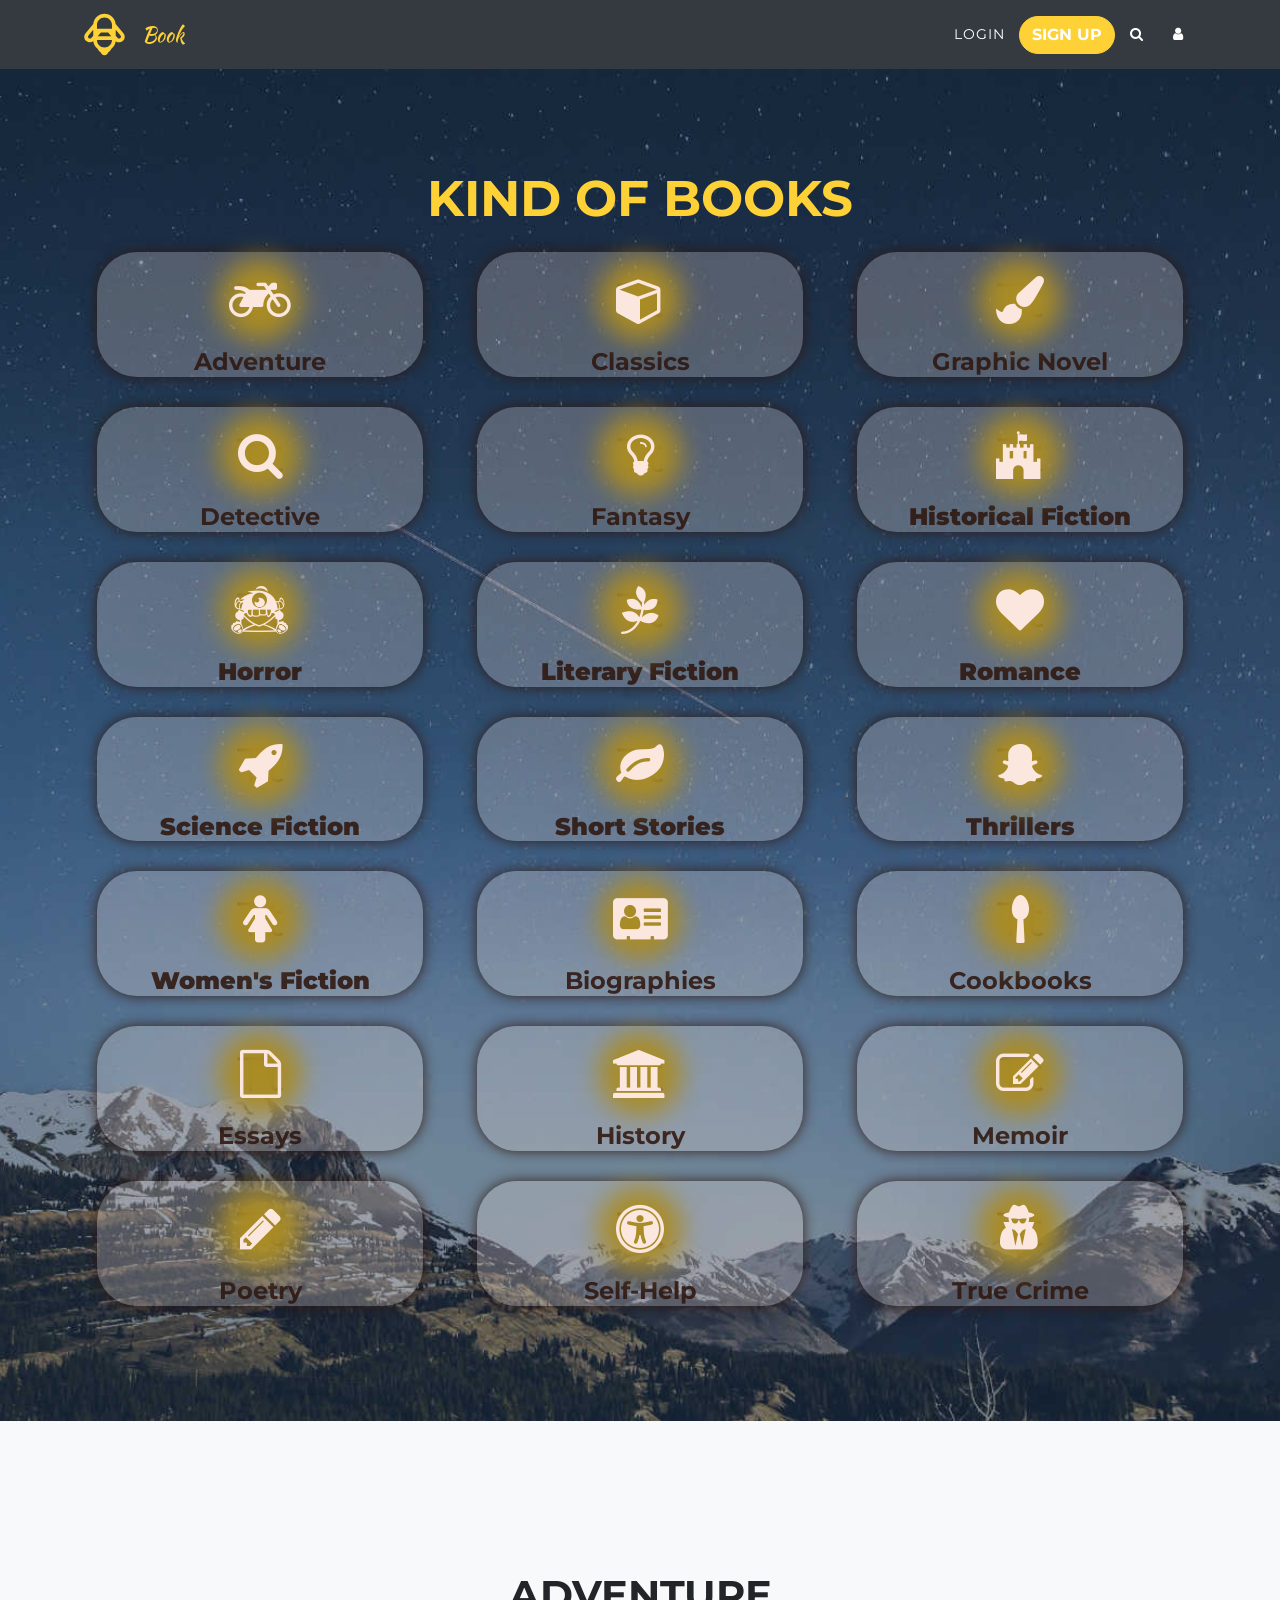
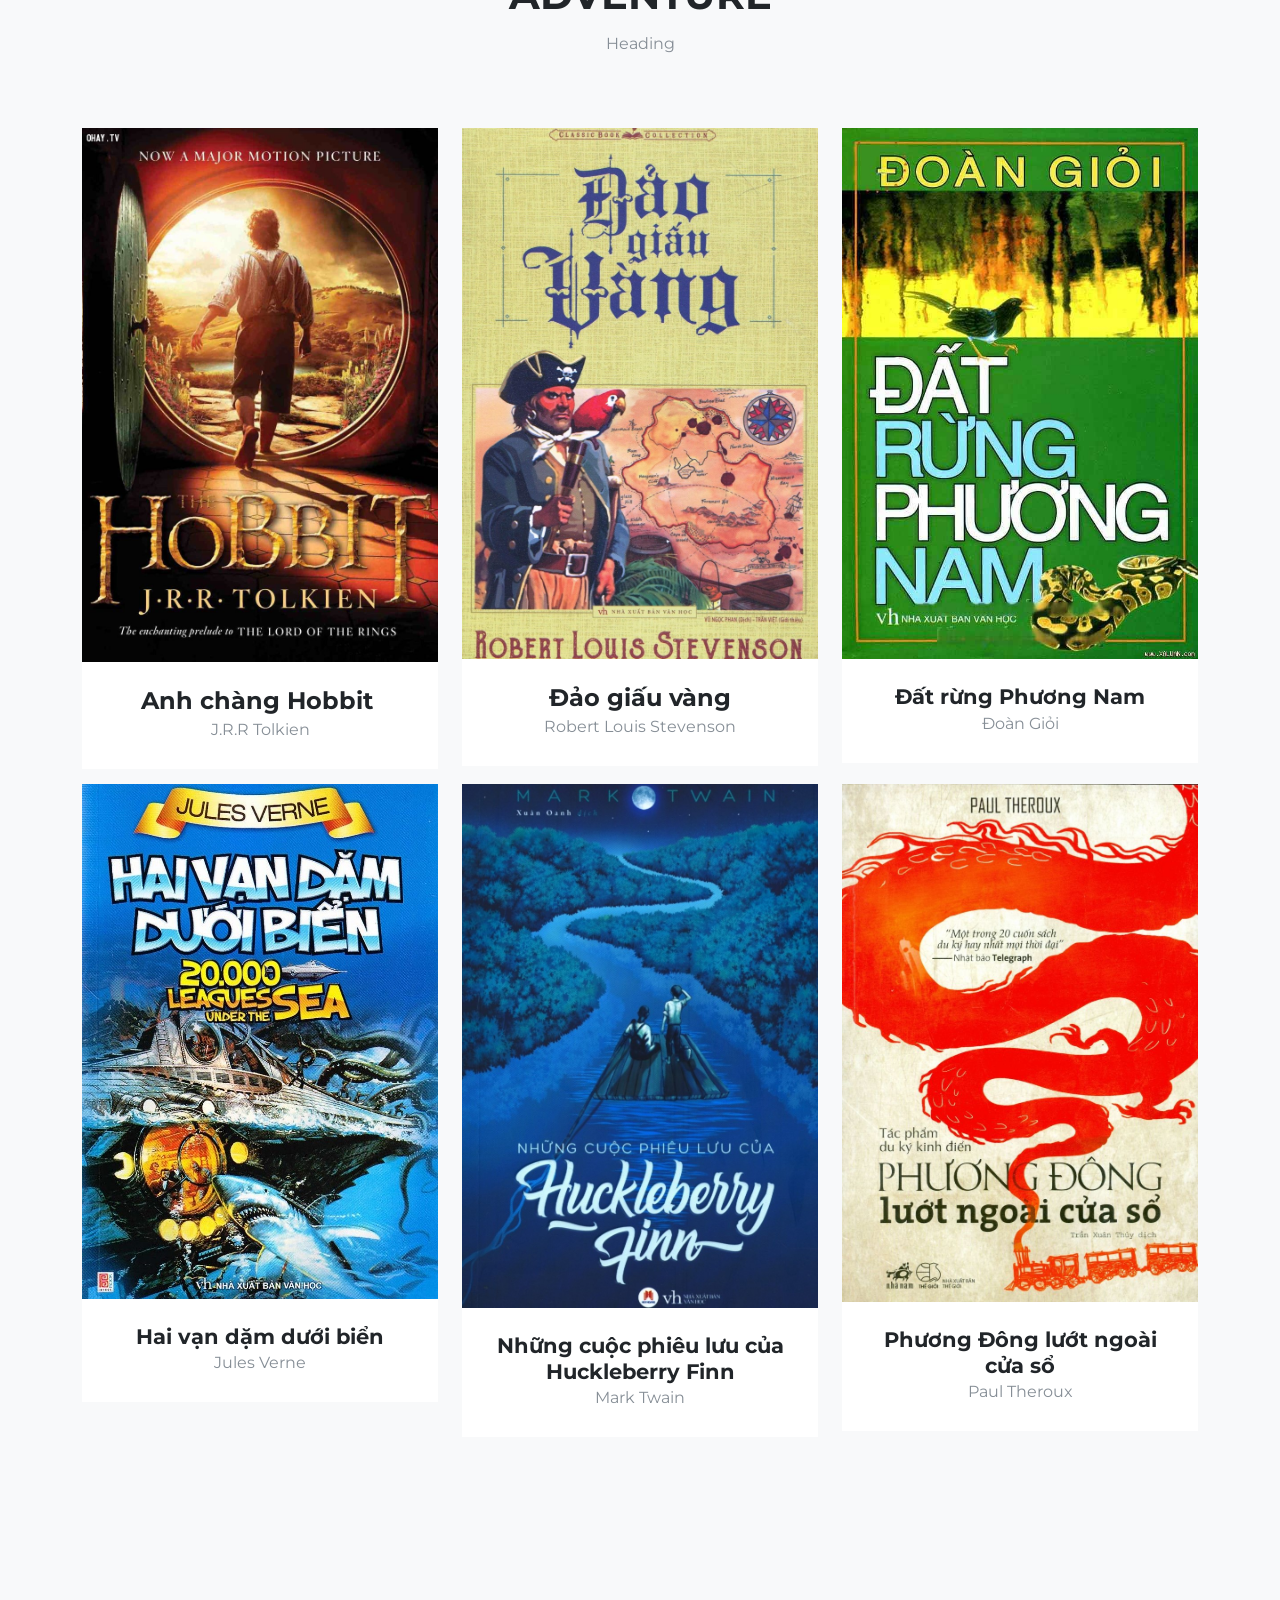
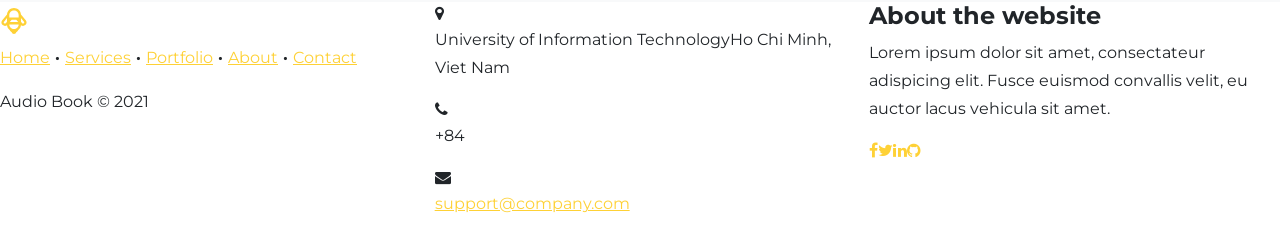
==== commit d994ffee: "player + profile + loginagain" ====
--- a/frontend/Book.html
+++ b/frontend/Book.html
@@ -13,6 +13,7 @@
     <link rel="stylesheet" href="assets/fonts/font-awesome.min.css">
     <link rel="stylesheet" href="assets/fonts/material-icons.min.css">
     <link rel="stylesheet" href="assets/css/-Login-form-Page-BS4-.css">
+    <link rel="stylesheet" href="assets/css/Account-setting-or-edit-profile.css">
     <link rel="stylesheet" href="assets/css/book.css">
     <link rel="stylesheet" href="assets/css/Brands.css">
     <link rel="stylesheet" href="assets/css/Footer-Clean.css">
@@ -35,16 +36,16 @@
                     <li class="nav-item"><a class="nav-link" href="Login.html">login</a></li>
                     <li class="nav-item d-inline-block d-lg-flex justify-content-lg-center align-items-lg-center"><a class="btn btn-primary d-table" role="button" style="border-radius: 20px;" href="Signup.html">SIGN UP</a></li>
                     <li class="nav-item"><a class="nav-link" href="#about"><i class="fa fa-search"></i></a></li>
+                    <li class="nav-item"><a class="nav-link" href="Profile.html"><i class="fa fa-user"></i></a></li>
                 </ul>
             </div>
         </div>
     </nav>
-    <section id="kindofbook" style="padding: 150px 0px;background: url(&quot;assets/img/Background/star-sky.jpg&quot;) center / cover;">
+    <section id="kindofbook" style="padding: 100px 0px;background: url(&quot;assets/img/Background/star-sky.jpg&quot;) center / cover;">
         <div class="container" style="opacity: 1;filter: blur(0px);">
             <div class="row">
                 <div class="col-lg-12 text-center">
                     <h2 class="text-uppercase section-headingbook">KIND OF BOOKS</h2>
-                    <h3 class="text-muted section-subheading">Heading</h3>
                 </div>
             </div>
             <div class="row text-center">
@@ -166,13 +167,13 @@
                 </div>
             </div>
             <div class="row">
-                <div class="col-sm-6 col-md-4 portfolio-item"><a class="portfolio-link" href="Book.html"><img class="img-fluid" src="assets/img/Adventure/anh-chang-hobbit-225179.jpg"></a>
+                <div class="col-sm-6 col-md-4 portfolio-item"><a class="portfolio-link" href="Book.html"><img class="img-fluid" src="assets/img/Adventure/anh-chang-hobbit.jpg"></a>
                     <div class="portfolio-caption">
                         <h4>Anh chàng Hobbit&nbsp;</h4>
-                        <p class="text-muted" style="background: linear-gradient(black, white);">J.R.R Tolkien</p>
-                    </div>
-                </div>
-                <div class="col-sm-6 col-md-4 portfolio-item"><a class="portfolio-link" href="Book.html"><img class="img-fluid" src="assets/img/Adventure/dao-giau-vang-robert-stevenson.jpg"></a>
+                        <p class="text-muted">J.R.R Tolkien</p>
+                    </div>
+                </div>
+                <div class="col-sm-6 col-md-4 portfolio-item"><a class="portfolio-link" href="Book.html"><img class="img-fluid" src="assets/img/Adventure/dao-giau-vang.jpg"></a>
                     <div class="portfolio-caption">
                         <h4>Đảo giấu vàng</h4>
                         <p class="text-muted">Robert Louis Stevenson</p>
@@ -184,19 +185,19 @@
                         <p class="text-muted">Đoàn Giỏi</p>
                     </div>
                 </div>
-                <div class="col-sm-6 col-md-4 portfolio-item"><a class="portfolio-link" href="Book.html"><img class="img-fluid" src="assets/img/Adventure/hai-van-dam-duoi-bien.jpg"></a>
+                <div class="col-sm-6 col-md-4 portfolio-item"><a class="portfolio-link" href="Player.html"><img class="img-fluid" src="assets/img/Adventure/hai-van-dam-duoi-bien.jpg"></a>
                     <div class="portfolio-caption">
                         <h4 style="font-size: 21.25px;">Hai vạn dặm dưới biển</h4>
                         <p class="text-muted">Jules Verne</p>
                     </div>
                 </div>
-                <div class="col-sm-6 col-md-4 portfolio-item"><a class="portfolio-link" href="Book.html"><img class="img-fluid" src="assets/img/Adventure/nhung-cuoc-phieu-luu-cua-huckleberry-finn-mark-twain.jpg"></a>
+                <div class="col-sm-6 col-md-4 portfolio-item"><a class="portfolio-link" href="Book.html"><img class="img-fluid" src="assets/img/Adventure/nhung-cuoc-phieu-luu-cua-huckleberry-finn.jpg"></a>
                     <div class="portfolio-caption">
                         <h4 style="font-size: 21.25px;">Những cuộc phiêu lưu của Huckleberry Finn</h4>
                         <p class="text-muted">Mark Twain</p>
                     </div>
                 </div>
-                <div class="col-sm-6 col-md-4 portfolio-item"><a class="portfolio-link" href="Book.html"><img class="img-fluid" src="assets/img/Adventure/phuong-dong-luot-ngoai-cua-so-paul-theroux.jpg"></a>
+                <div class="col-sm-6 col-md-4 portfolio-item"><a class="portfolio-link" href="Book.html"><img class="img-fluid" src="assets/img/Adventure/phuong-dong-luot-ngoai-cua-so.jpg"></a>
                     <div class="portfolio-caption">
                         <h4 style="font-size: 21.25px;">Phương Đông lướt ngoài cửa sổ</h4>
                         <p class="text-muted">Paul Theroux</p>
@@ -234,6 +235,8 @@
     </footer>
     <script src="assets/bootstrap/js/bootstrap.min.js"></script>
     <script src="assets/js/agency.js"></script>
+    <script src="assets/js/book-lists.js"></script>
+    <script src="assets/js/script.js"></script>
 </body>
 
 </html>
--- a/frontend/assets/css/-Login-form-Page-BS4-.css
+++ b/frontend/assets/css/-Login-form-Page-BS4-.css
@@ -73,3 +73,6 @@
   color: rgba(47,23,15,0.88);
 }
 
+.profile {
+}
+
--- a/frontend/assets/css/Account-setting-or-edit-profile.css
+++ b/frontend/assets/css/Account-setting-or-edit-profile.css
@@ -0,0 +1,73 @@
+.account-settings .user-profile {
+  margin: 0 0 1rem 0;
+  padding-bottom: 1rem;
+  text-align: center;
+}
+
+.account-settings .user-profile .user-avatar {
+  margin: 0 0 1rem 0;
+}
+
+.account-settings .user-profile .user-avatar img {
+  width: 150px;
+  height: 150px;
+  -webkit-border-radius: 100px;
+  -moz-border-radius: 100px;
+  border-radius: 100px;
+}
+
+@media (min-width: 992px) {
+  .account-settings .user-profile .user-avatar img {
+    width: 250px;
+    height: 250px;
+    -webkit-border-radius: 100px;
+    -moz-border-radius: 100px;
+    border-radius: 150px;
+  }
+}
+
+.account-settings .user-profile h5.user-name {
+  margin: 0 0 0.5rem 0;
+}
+
+.form-control {
+  border: 1px solid #cfd1d8;
+  -webkit-border-radius: 2px;
+  -moz-border-radius: 2px;
+  border-radius: 2px;
+  font-size: .825rem;
+  color: #2e323c;
+}
+
+.card {
+  -webkit-border-radius: 5px;
+  -moz-border-radius: 5px;
+  border-radius: 5px;
+  border: 0;
+  margin-bottom: 1rem;
+}
+
+.profile {
+  align-items: center;
+  justify-content: center;
+  min-height: 100vh;
+  background: linear-gradient(180deg, #fdbe83 0%, #c8a3b5 50%, #2f4e68 100%);
+}
+
+.ctF-profile {
+  box-shadow: 0px 0px 11px rgb(49,55,61);
+  backdrop-filter: blur(40px);
+  background: rgba(207,209,216,0.63);
+}
+
+.card {
+  margin-top: 10px;
+  box-shadow: 0px 0px 11px rgb(49,55,61);
+  backdrop-filter: blur(40px);
+  background: rgba(207,209,216,0.63);
+}
+
+h6.prf {
+  color: rgba(47,23,15,0.88);
+}
+
--- a/frontend/assets/css/player.css
+++ b/frontend/assets/css/player.css
@@ -1,21 +1,29 @@
 .player {
-  display: flex;
-  align-items: center;
+  background: linear-gradient(180deg, #fdbe83 0%, #c8a3b5 50%, #2f4e68 100%);
   justify-content: center;
-  min-height: 100vh;
-  background: linear-gradient(10deg, #fcb886 0%, #12727d 100%, #894329 50%);
+}
+
+.wrapper {
+  width: 300px;
+  background-color: rgba(255,255,255,0.23);
+  box-shadow: 0px 6px 15px #393f4b;
+  border-radius: 15px;
+  padding: 25px 30px;
+  position: relative;
+  overflow: hidden;
+  backdrop-filter: blur(40px);
 }
 
 @media (min-width: 768px) {
   .wrapper {
     width: 830px;
-    background: #fff;
-    box-shadow: 0px 6px 15px #515c6f;
+    background-color: rgba(255,255,255,0.23);
+    box-shadow: 0px 6px 15px #393f4b;
     border-radius: 15px;
     padding: 25px 30px;
     position: relative;
     overflow: hidden;
-    background: linear-gradient(10deg, rgb(252,184,134) 0%, rgb(18,114,125) 100%, rgb(137,67,41) 50%);
+    backdrop-filter: blur(40px);
   }
 }
 
@@ -36,14 +44,14 @@
 
 .top-bar span {
   font-size: 18px;
-  color: #515c6f;
+  color: #161c26;
 }
 
 .img-area {
   height: 256px;
   width: 100%;
   border-radius: 15px;
-  box-shadow: 0px 6px 15px #515c6f;
+  box-shadow: 0px 6px 15px #262c34;
   overflow: hidden;
   margin-top: 25px;
 }
@@ -63,12 +71,14 @@
 .book-details .name {
   font-size: 21px;
   margin-bottom: 0px;
+  color: rgb(0,0,0);
 }
 
 .book-details .author {
-  opacity: 0.9;
+  opacity: 0.90;
   font-size: 18px;
   margin-bottom: 0px;
+  color: rgb(16,18,20);
 }
 
 .progress-area {
@@ -83,7 +93,7 @@
   height: 100%;
   width: 50%;
   border-radius: inherit;
-  background: linear-gradient(90deg, #fcb886 0%, #12727d 100%, #894329 50%);
+  background: linear-gradient(90deg, #b28474 0%, #0b1320 100%);
   position: relative;
 }
 
@@ -122,7 +132,7 @@
 .controls i {
   font-size: 28px;
   user-select: none;
-  background: linear-gradient(90deg, #1eb6f5 0%, #203550 100%);
+  background: linear-gradient(90deg, #b28474 0%, #0b1320 100%);
   background-clip: text;
   -webkit-background-clip: text;
   -webkit-text-fill-color: transparent;
@@ -143,8 +153,8 @@
 .controls .play-pause {
   height: 54px;
   width: 54px;
-  background: linear-gradient(90deg, #fff 0%, #cecaca 100%);
-  box-shadow: 0 0 5px #1eb6f5;
+  background: linear-gradient(#e6d9d7 0%, #cecaca 100%);
+  box-shadow: 0 0 5px #304655;
   border-radius: 50%;
   display: flex;
   justify-content: center;
@@ -157,7 +167,7 @@
   content: "";
   position: absolute;
   border-radius: inherit;
-  background: linear-gradient(90deg, #1eb6f5 0%, #203550 100%);
+  background: linear-gradient(90deg, #b28474 0%, #0b1320 100%);
 }
 
 .play-pause i {
@@ -248,3 +258,14 @@
   width: 0px;
 }
 
+h6 .prf .mb-2 .text-primary {
+  color: rgba(47,23,15,0.88);
+}
+
+.fplayer {
+  align-items: center;
+  justify-content: center;
+  min-height: 100vh;
+  display: flex;
+}
+
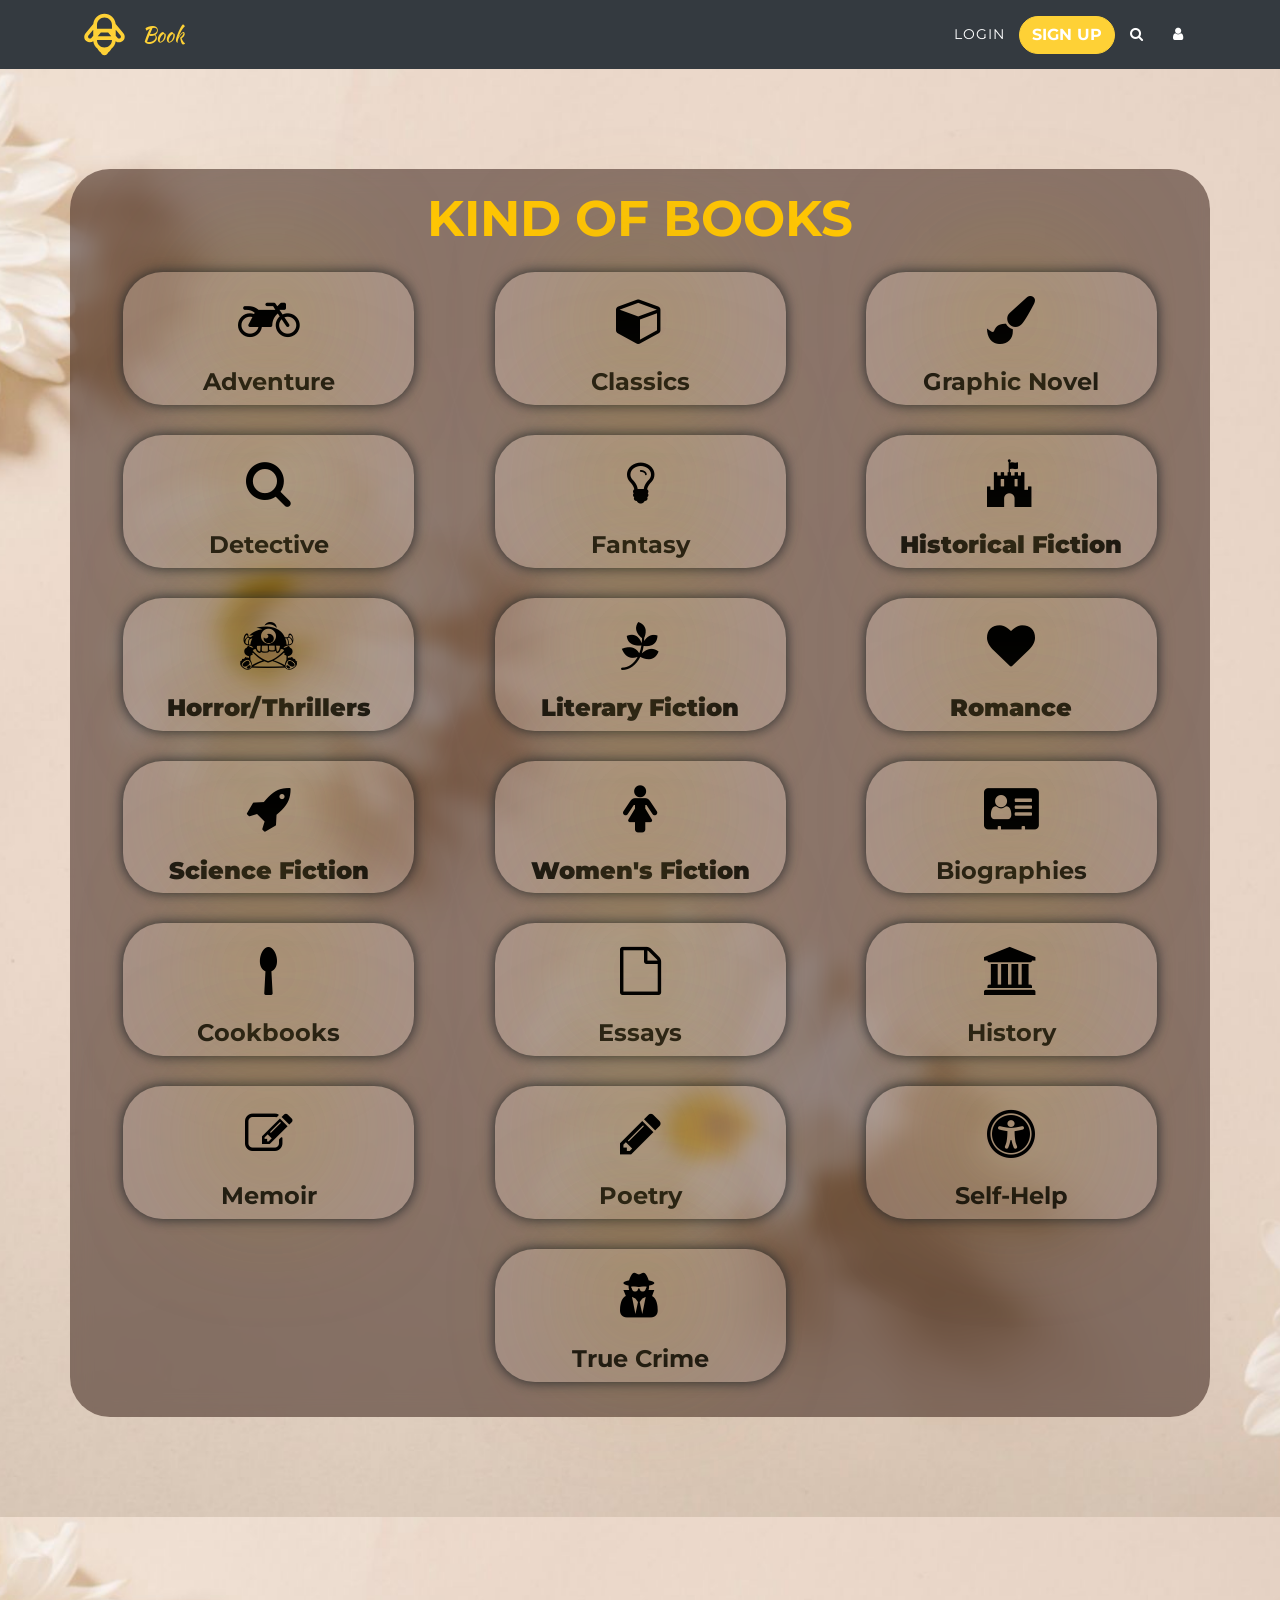
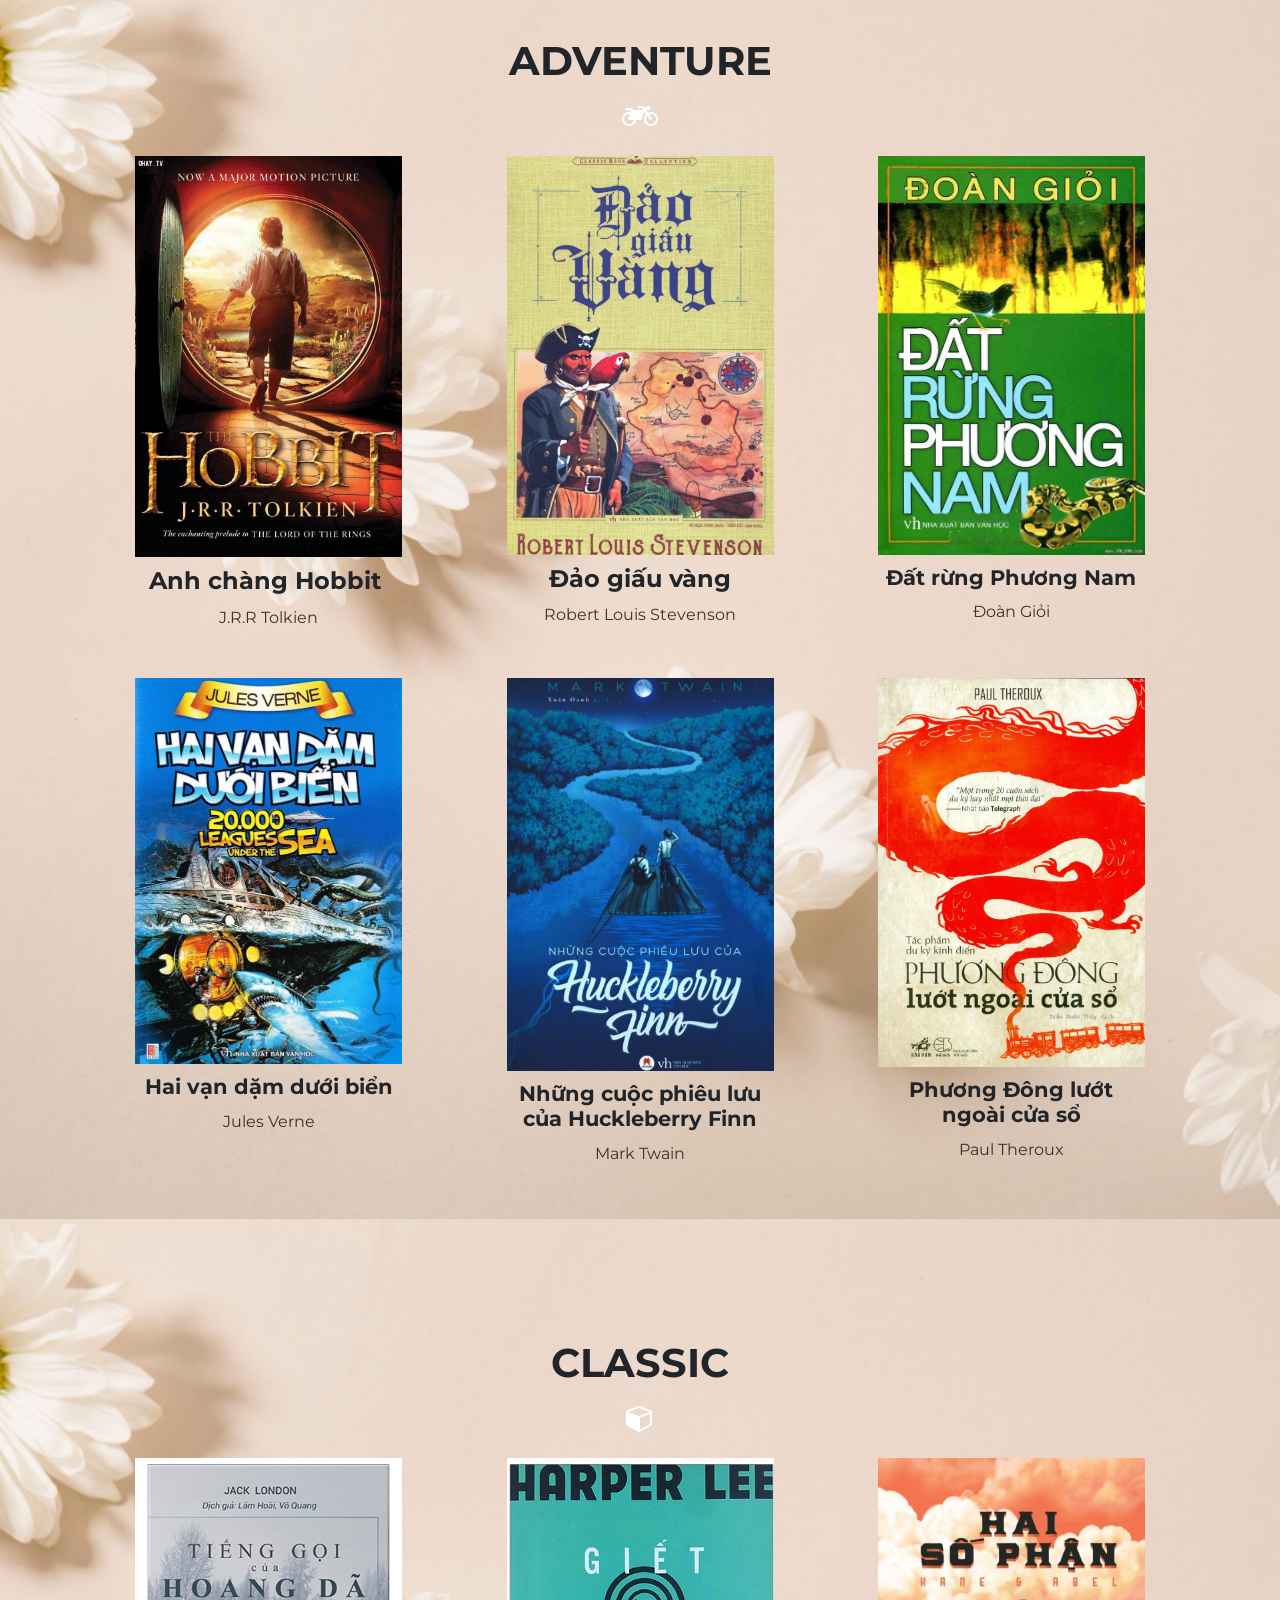
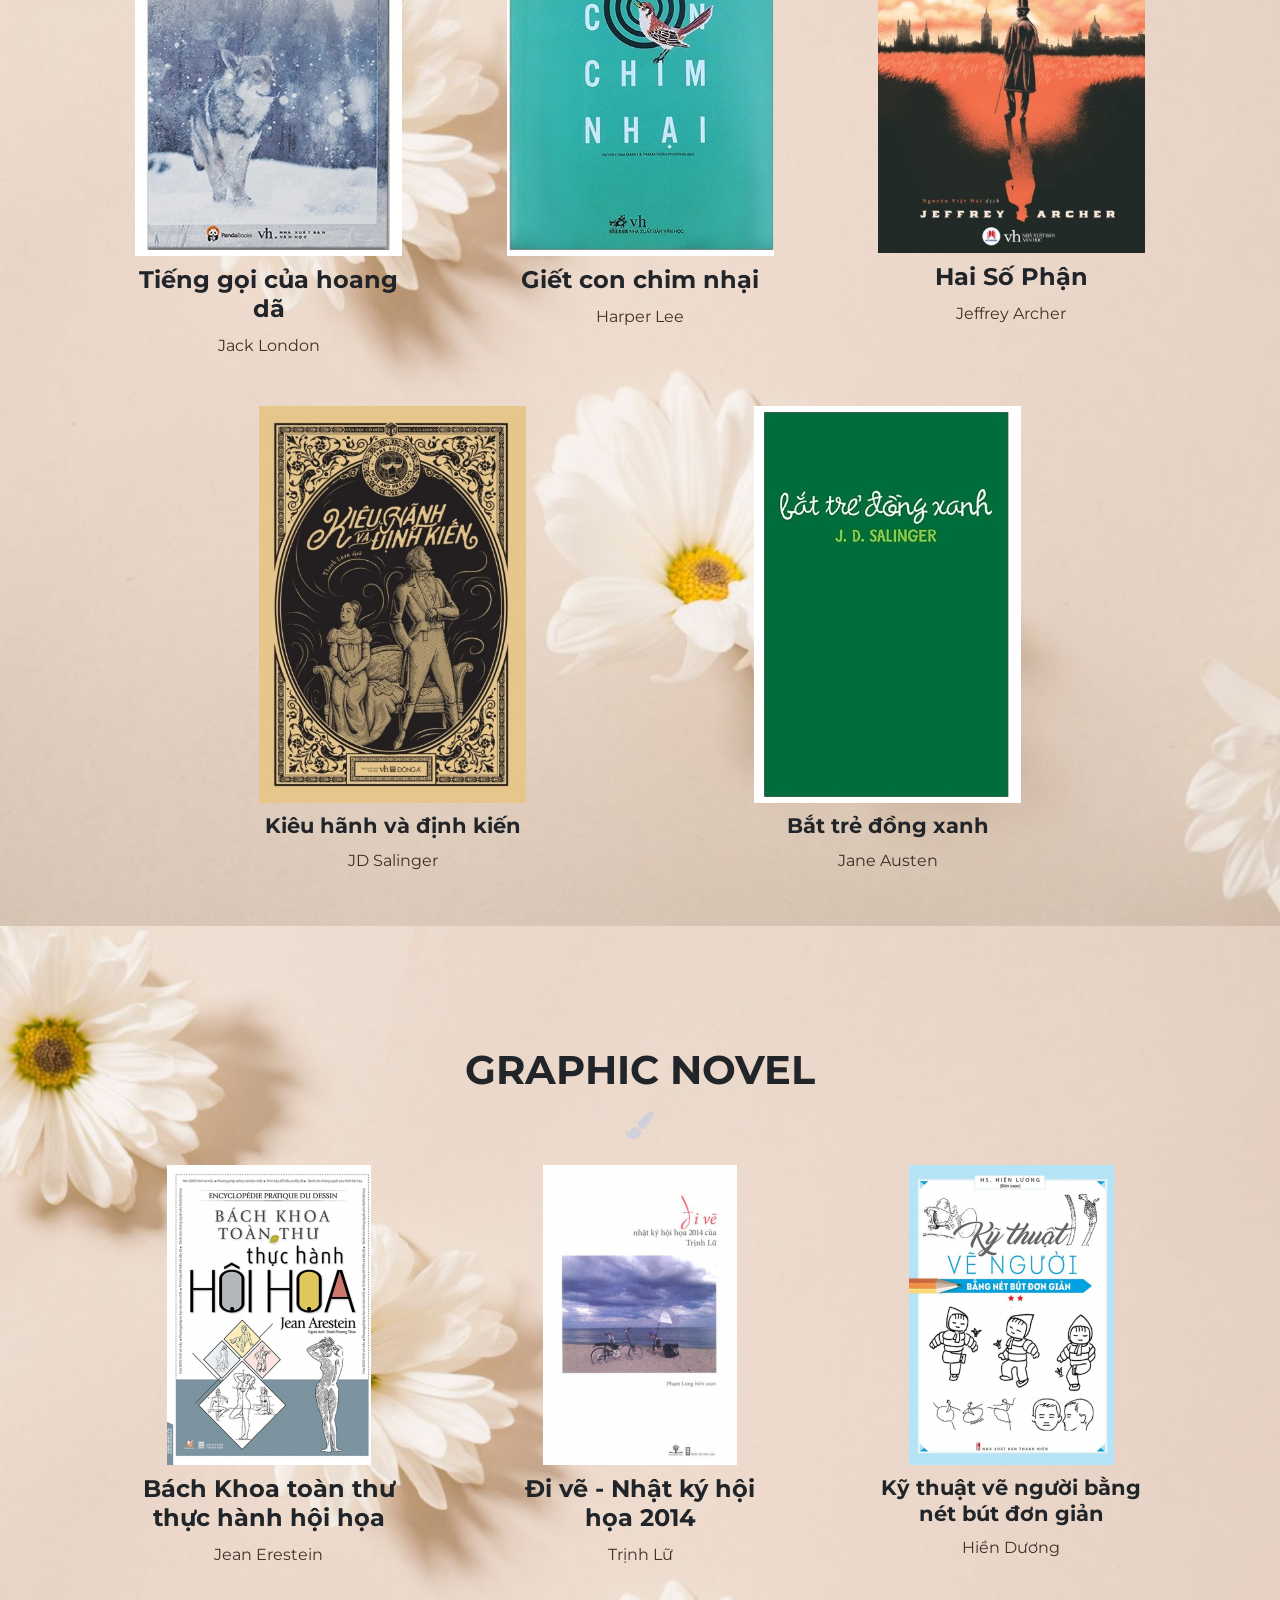
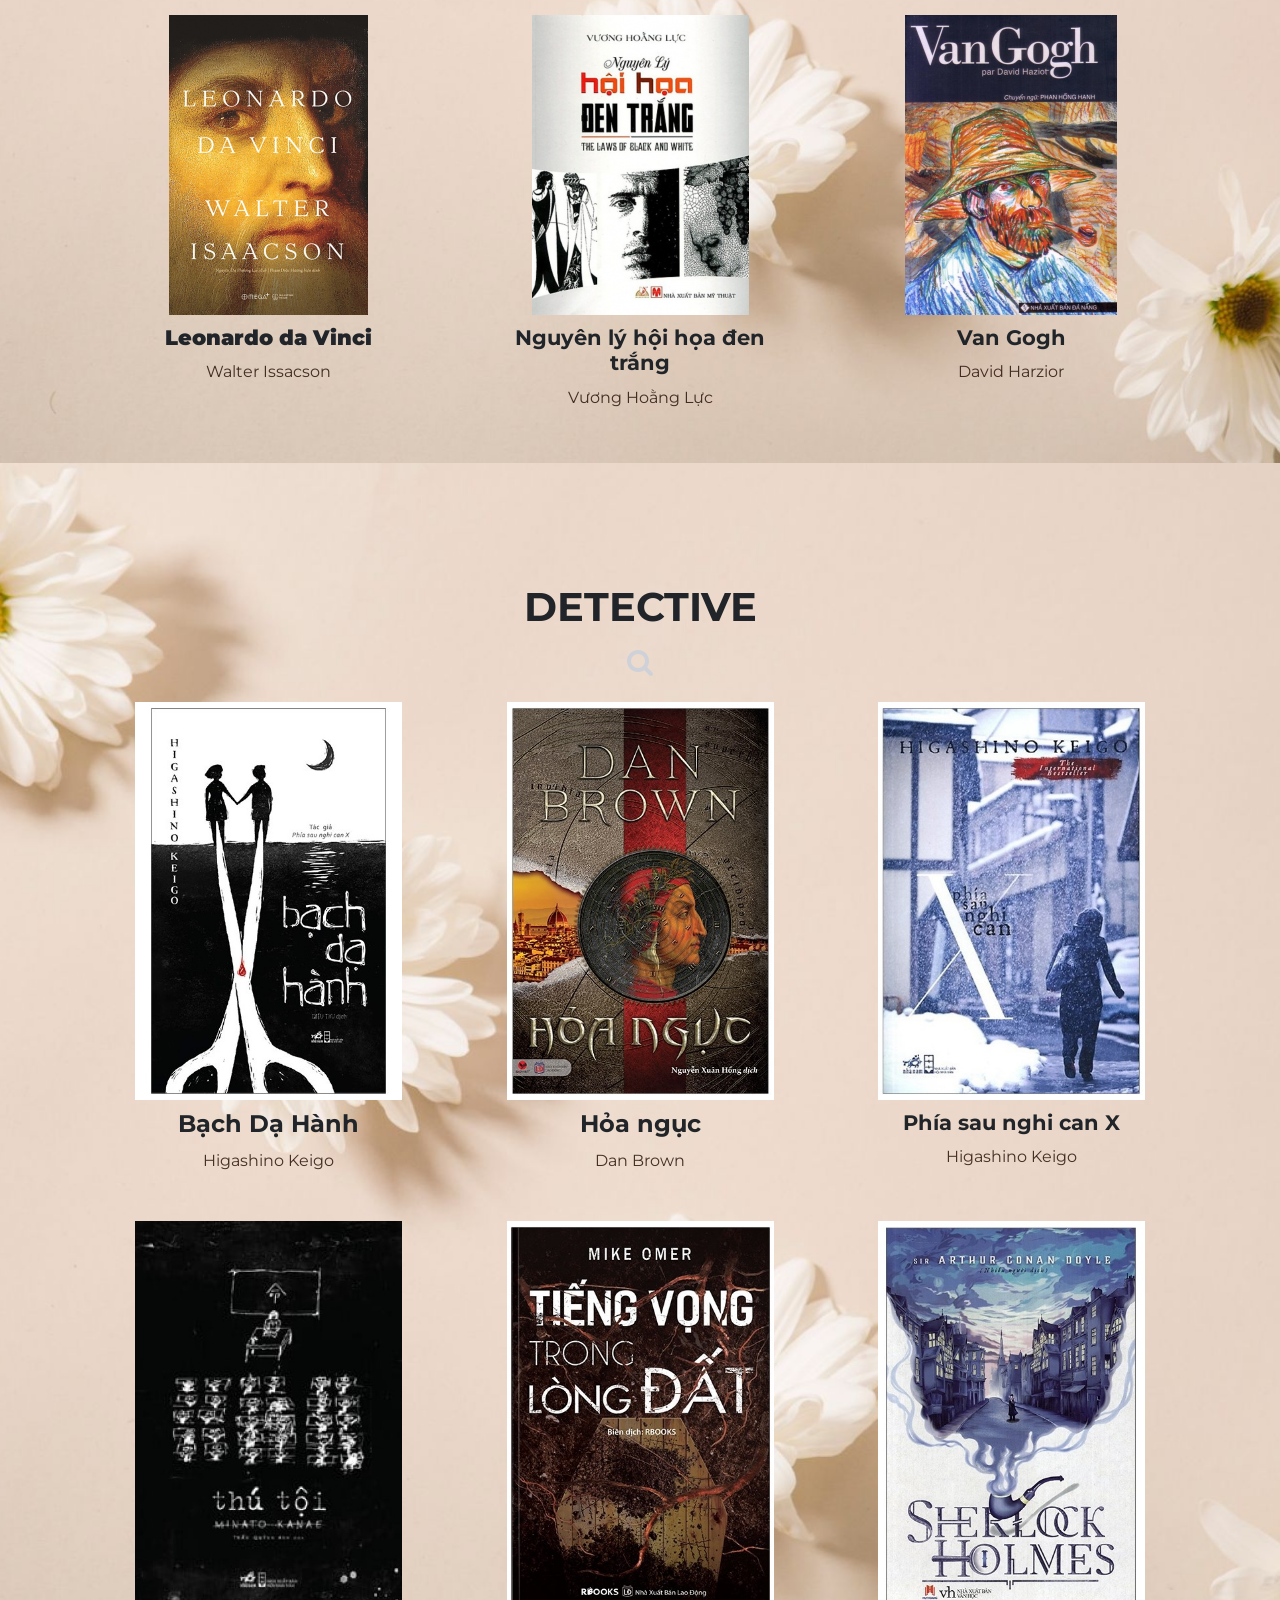
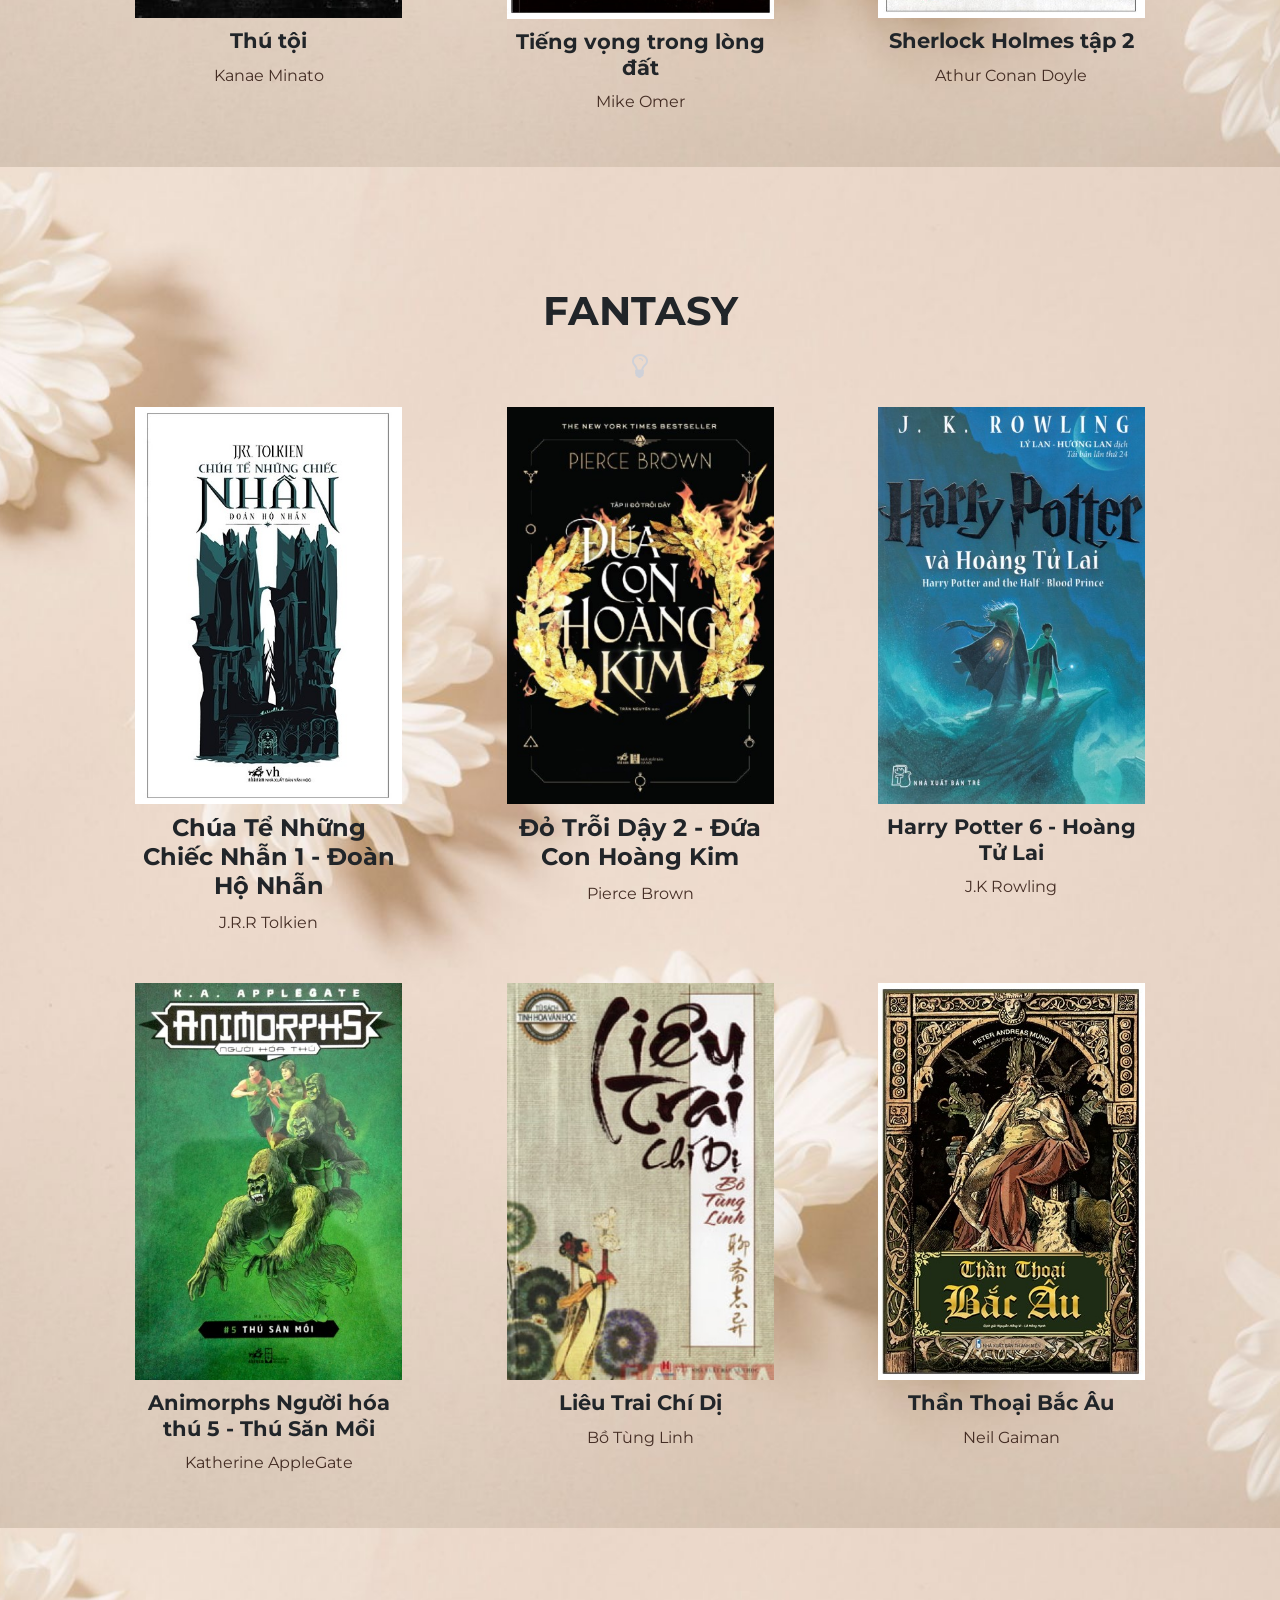
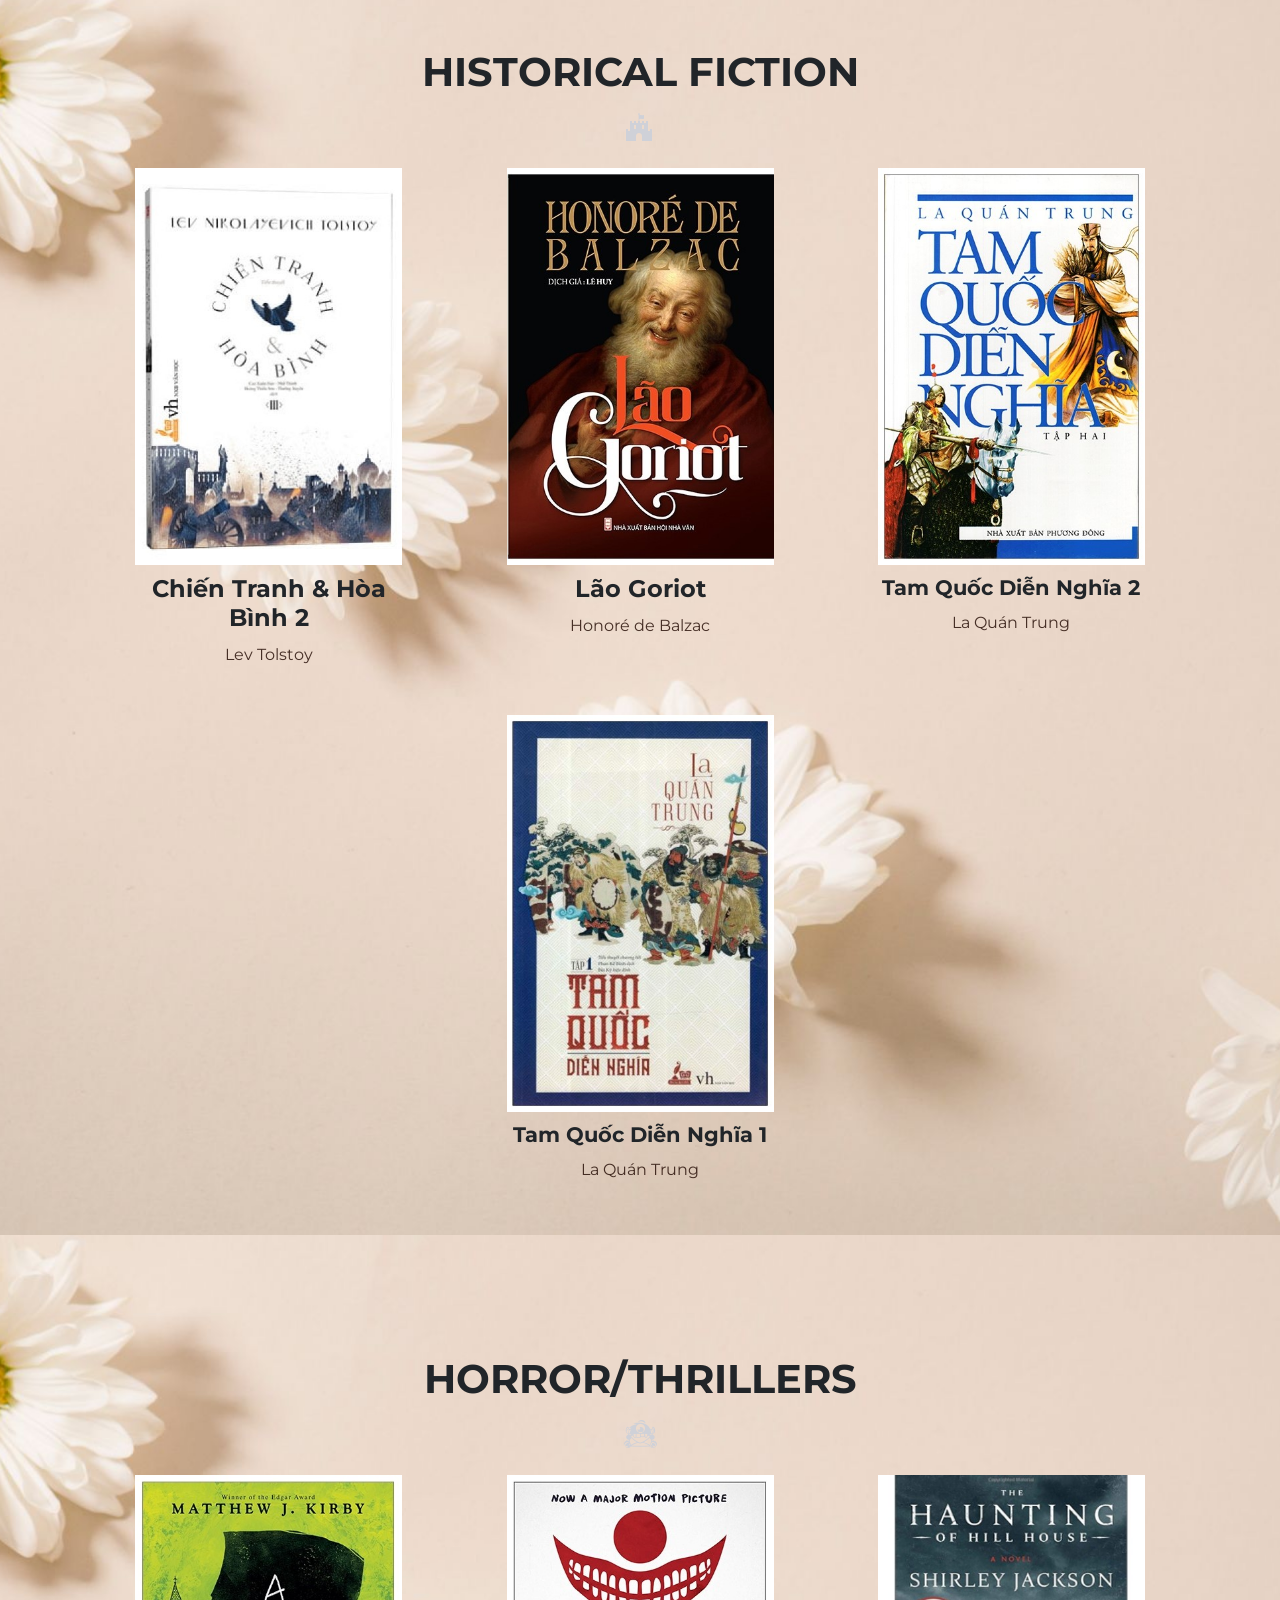
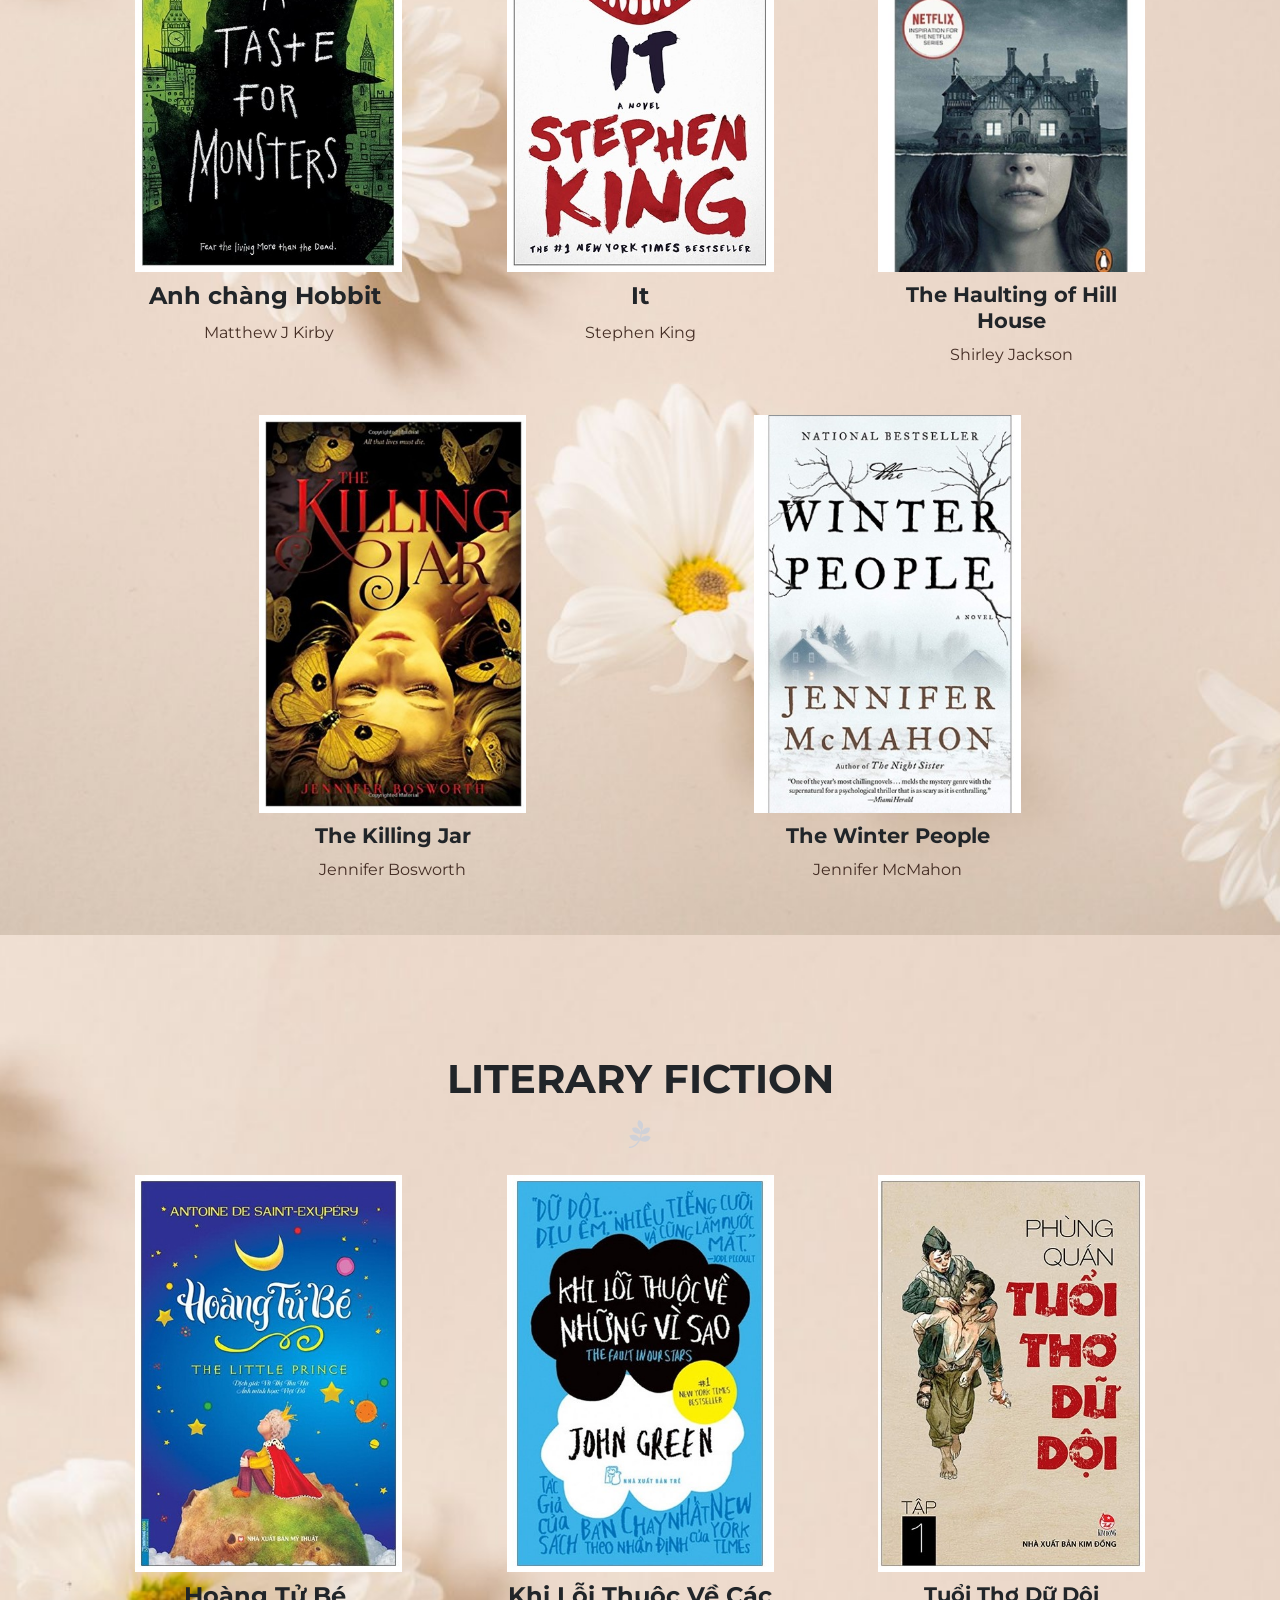
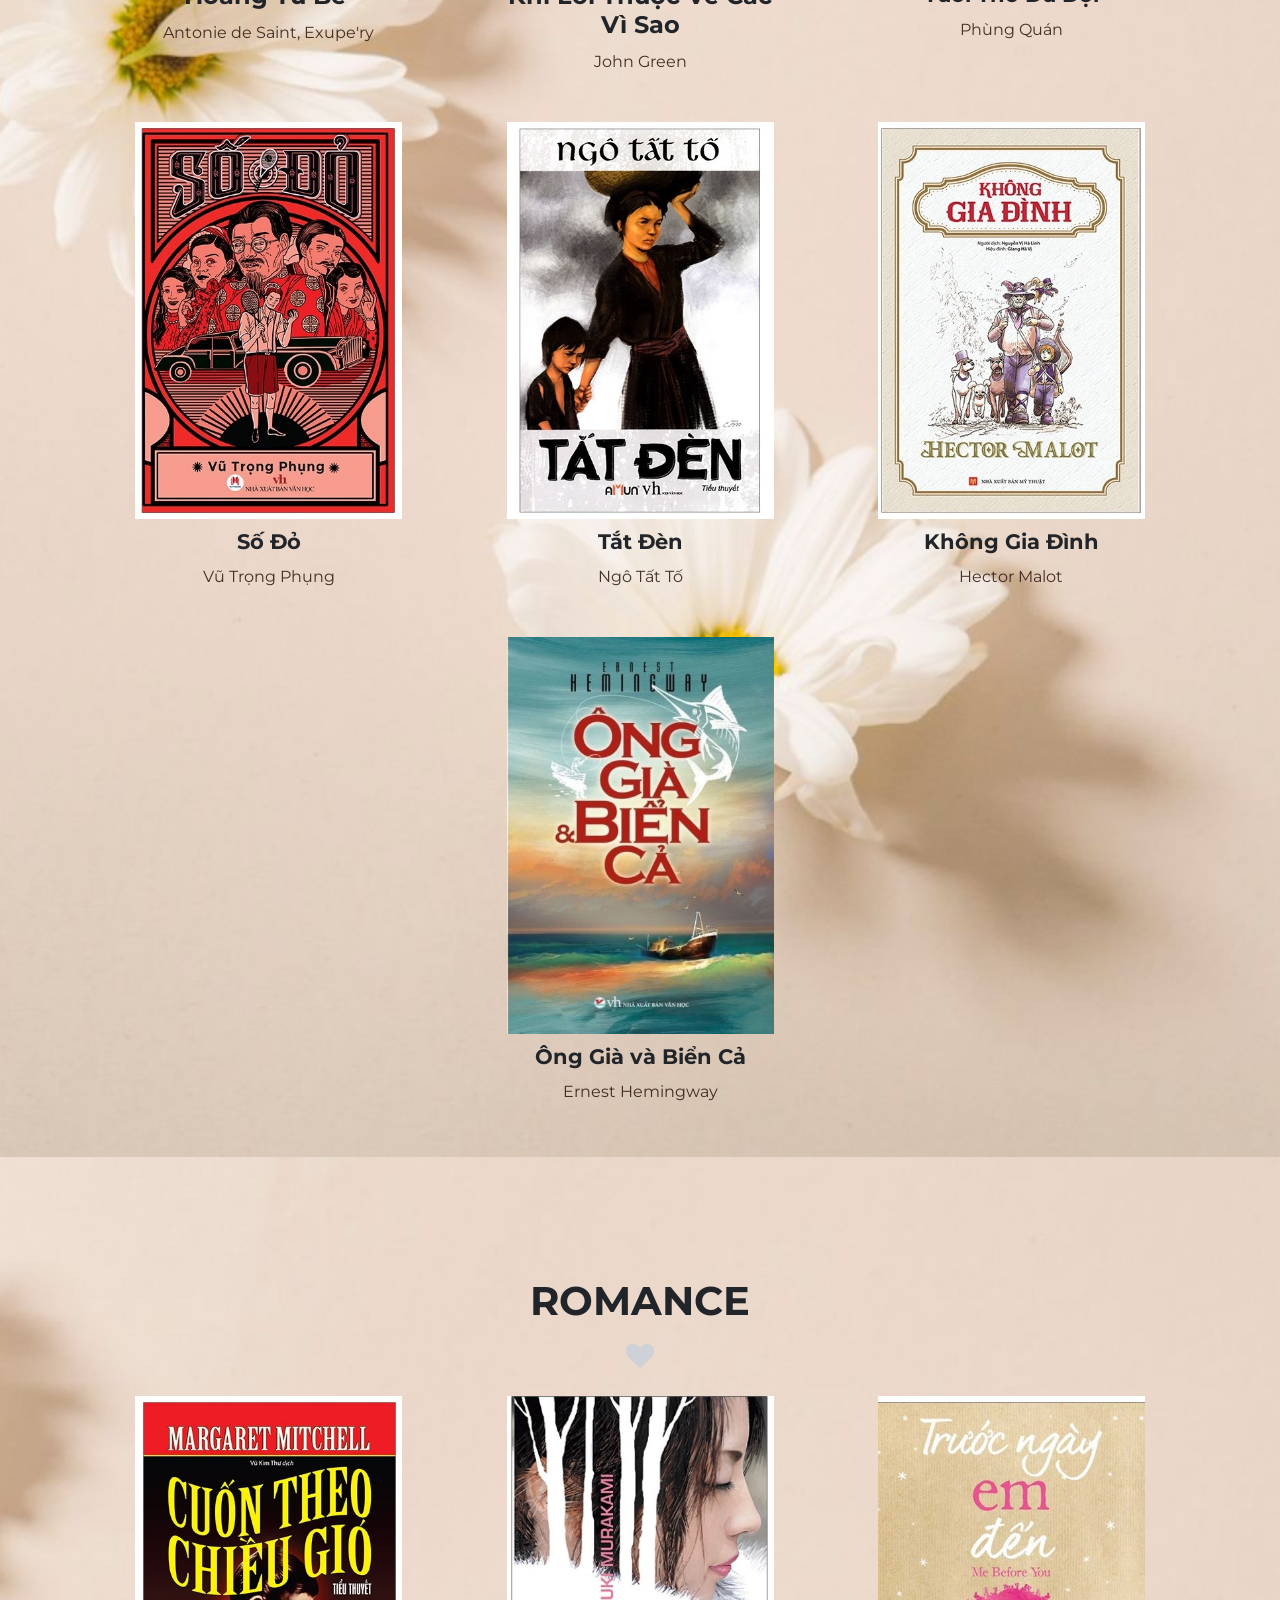
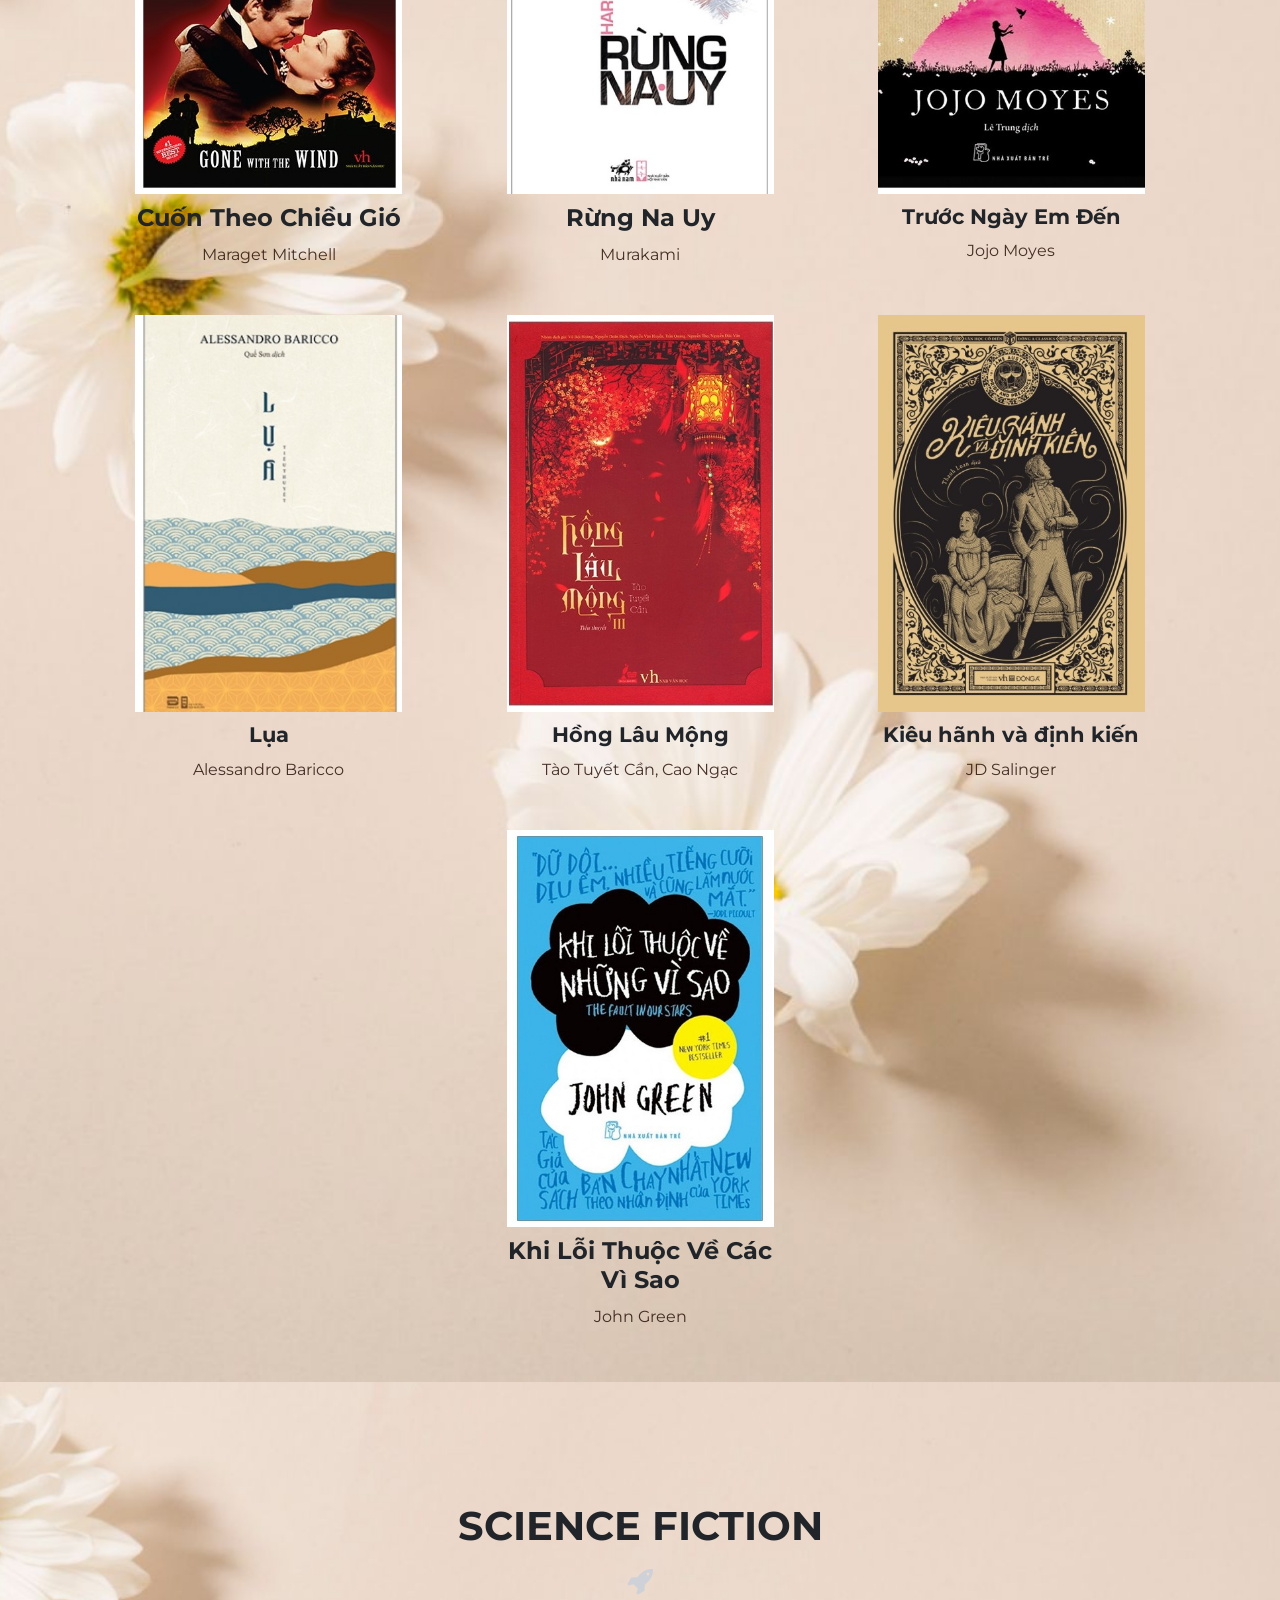
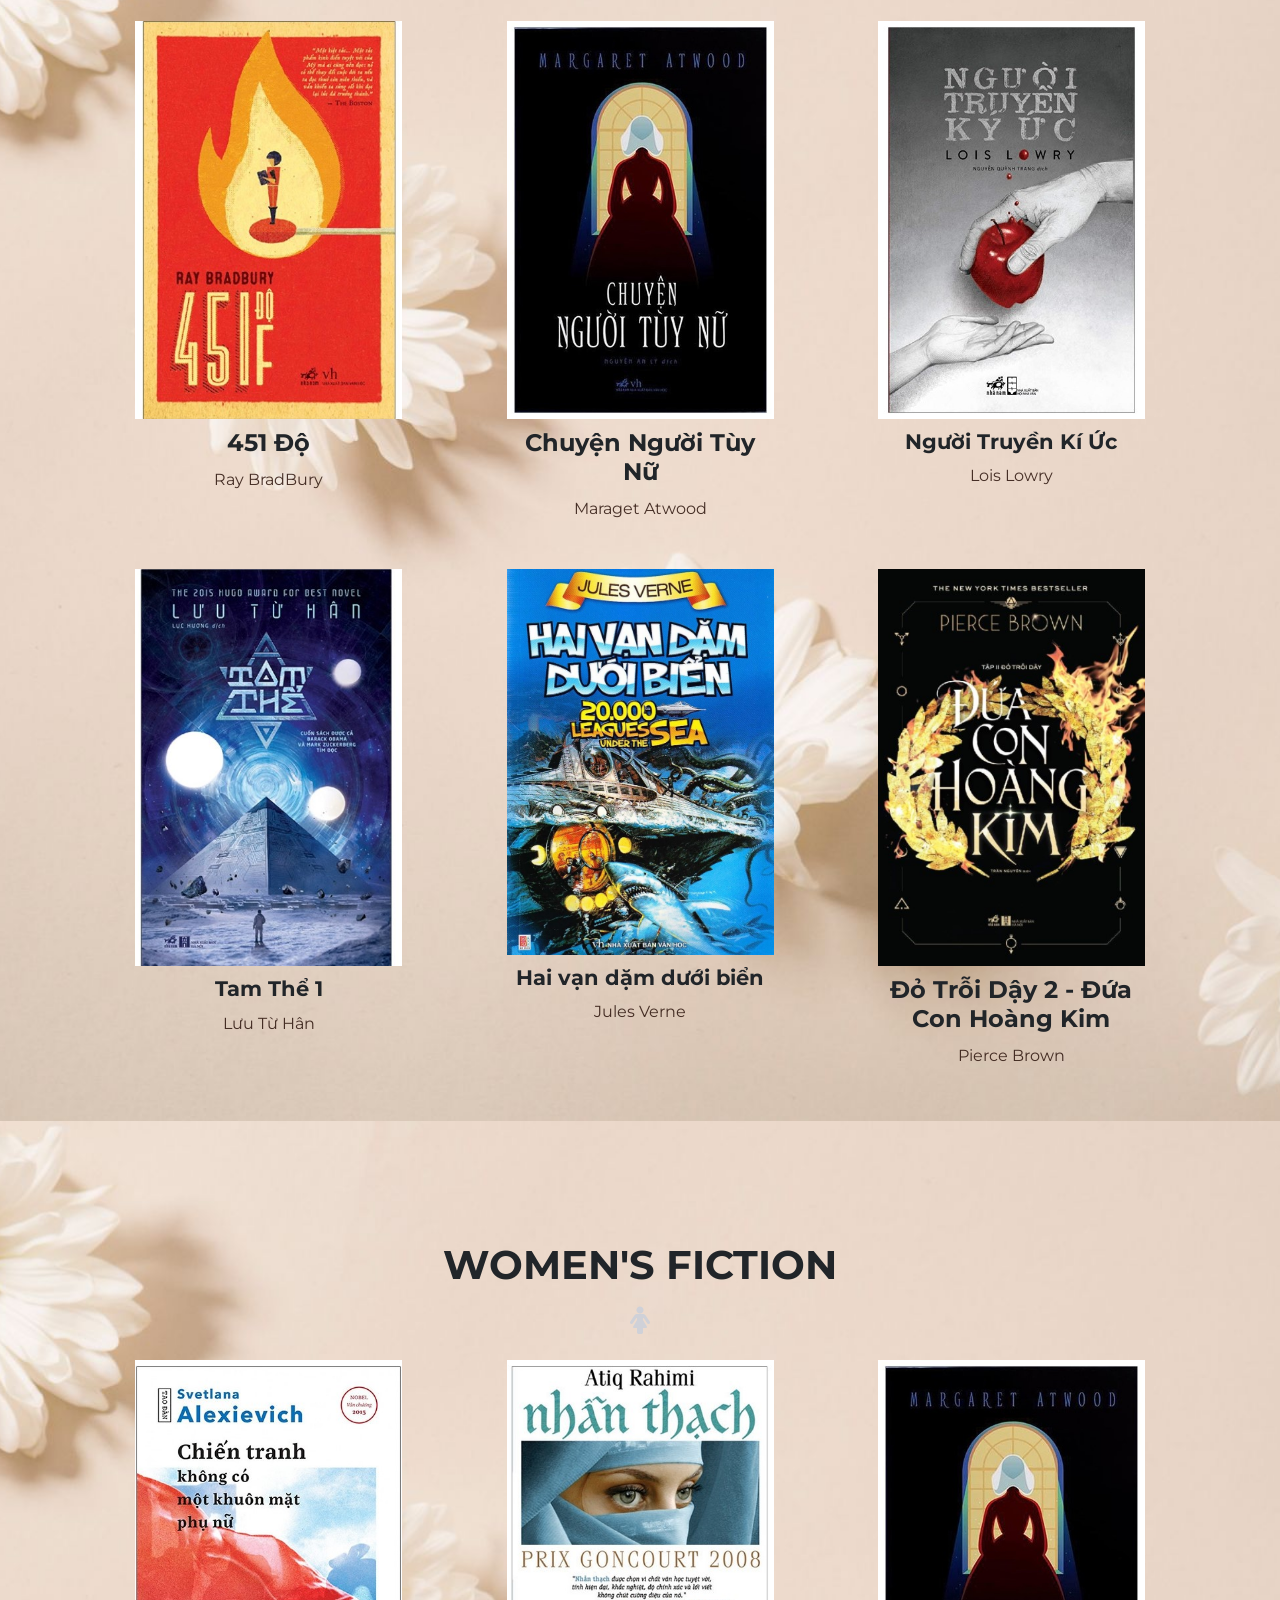
==== commit bcff994f: "syn theme & edit kindofbook" ====
--- a/frontend/Book.html
+++ b/frontend/Book.html
@@ -17,6 +17,7 @@
     <link rel="stylesheet" href="assets/css/book.css">
     <link rel="stylesheet" href="assets/css/Brands.css">
     <link rel="stylesheet" href="assets/css/Footer-Clean.css">
+    <link rel="stylesheet" href="https://cdnjs.cloudflare.com/ajax/libs/animate.css/3.5.2/animate.min.css">
     <link rel="stylesheet" href="assets/css/index.css">
     <link rel="stylesheet" href="assets/css/Login-Form-Dark.css">
     <link rel="stylesheet" href="assets/css/player.css">
@@ -25,7 +26,7 @@
     <link rel="stylesheet" href="assets/css/Registration-Form-with-Photo.css">
 </head>
 
-<body>
+<body id="book">
     <nav class="navbar navbar-dark navbar-expand-lg sticky-top bg-dark" id="mainNav" style="opacity: 1;">
         <div class="container"><a class="logo" href="index.html"><svg xmlns="http://www.w3.org/2000/svg" width="1em" height="1em" viewBox="0 0 24 24" fill="none" class="align-content-start" style="width: 45px;height: 45px;opacity: 1;">
                     <path fill-rule="evenodd" clip-rule="evenodd" d="M17.9513 15.571C17.7695 17.2187 16.9205 18.6654 15.6805 19.635C15.332 20.4692 14.7092 21.1601 13.9247 21.5951C13.7025 22.4574 12.9196 23.0944 11.9879 23.0944C11.0562 23.0944 10.2733 22.4574 10.0511 21.5951C9.26672 21.1602 8.64392 20.4693 8.29547 19.6353C7.05955 18.6691 6.21203 17.229 6.02621 15.5883C4.93527 16.4161 3.37955 16.4118 2.28618 15.4944C1.01696 14.4294 0.851409 12.5371 1.91641 11.2679L6.00966 6.38975C6.27125 3.31753 8.84785 0.905579 11.9878 0.905579C15.1166 0.905579 17.6861 3.30046 17.9631 6.35711L22.0837 11.2679C23.1487 12.5371 22.9831 14.4294 21.7139 15.4944C20.613 16.4182 19.0433 16.4161 17.9513 15.571ZM15.6254 12.9056L13.9472 10.9056H10.0529L8.37467 12.9056H15.6254ZM17.9878 12.6095L19.0195 13.839C19.3745 14.2621 20.0053 14.3173 20.4283 13.9623C20.8514 13.6073 20.9066 12.9765 20.5516 12.5535L17.9878 9.49803V12.6095ZM15.9878 8.90558V6.90558C15.9878 4.69644 14.1969 2.90558 11.9878 2.90558C9.77865 2.90558 7.98779 4.69644 7.98779 6.90558V8.90558H15.9878ZM4.98059 13.839L5.98779 12.6387V9.52726L3.4485 12.5535C3.0935 12.9765 3.14869 13.6073 3.57176 13.9623C3.99483 14.3173 4.62559 14.2621 4.98059 13.839ZM11.9878 18.9056C9.77865 18.9056 7.98779 17.1147 7.98779 14.9056H15.9878C15.9878 17.1147 14.1969 18.9056 11.9878 18.9056Z" fill="currentColor"></path>
@@ -41,166 +42,983 @@
             </div>
         </div>
     </nav>
-    <section id="kindofbook" style="padding: 100px 0px;background: url(&quot;assets/img/Background/star-sky.jpg&quot;) center / cover;">
-        <div class="container" style="opacity: 1;filter: blur(0px);">
+    <section id="kindofbook">
+        <div class="container d-flex flex-column detailkindtop">
             <div class="row">
                 <div class="col-lg-12 text-center">
                     <h2 class="text-uppercase section-headingbook">KIND OF BOOKS</h2>
                 </div>
             </div>
-            <div class="row text-center">
-                <div class="col-md-4 col-book"><a class="booklink" href="#Adventure">
-                        <div class="divbook" style="box-shadow: 0px 0px 13px;"><span class="fa-stack fa-3x">Tt<i class="fa fa-circle fa-stack-2x text-primary-book" style="filter: blur(13px);"></i><i class="fa fa-motorcycle fa-stack-1x fa-inverse-book" style="filter: blur(0px);"></i></span>
+            <div class="row text-center d-flex flex-row justify-content-evenly align-items-stretch flex-wrap">
+                <div class="col-md-3 d-flex flex-column col-book"><a class="booklink" href="#Adventure">
+                        <div class="divbook"><span class="fa-stack fa-3x"><i class="fa fa-circle fa-stack-2x text-primary-book"></i><i class="fa fa-motorcycle fa-stack-1x fa-inverse-book"></i></span>
                             <h4 class="section-heading-book">Adventure</h4>
                         </div>
                     </a></div>
-                <div class="col-md-4 col-book"><a class="booklink" href="#Action">
-                        <div class="divbook" style="box-shadow: 0px 0px 13px;"><span class="fa-stack fa-3x">Tt<i class="fa fa-circle fa-stack-2x text-primary-book" style="filter: blur(13px);"></i><i class="fa fa-cube fa-stack-1x fa-inverse-book" style="filter: blur(0px);"></i></span>
+                <div class="col-md-3 d-flex flex-column col-book"><a class="booklink" href="#Classic">
+                        <div class="divbook"><span class="fa-stack fa-3x"><i class="fa fa-circle fa-stack-2x text-primary-book"></i><i class="fa fa-cube fa-stack-1x fa-inverse-book"></i></span>
                             <h4 class="text-center section-heading-book">Classics</h4>
                         </div>
                     </a></div>
-                <div class="col-md-4 col-book"><a class="booklink" href="#Action">
-                        <div class="divbook" style="box-shadow: 0px 0px 13px;"><span class="fa-stack fa-3x">Tt<i class="fa fa-circle fa-stack-2x text-primary-book" style="filter: blur(13px);"></i><i class="fa fa-paint-brush fa-stack-1x fa-inverse-book" style="filter: blur(0px);"></i></span>
+                <div class="col-md-3 d-flex flex-column col-book"><a class="booklink" href="#GraphicNovel">
+                        <div class="divbook"><span class="fa-stack fa-3x"><i class="fa fa-circle fa-stack-2x text-primary-book"></i><i class="fa fa-paint-brush fa-stack-1x fa-inverse-book"></i></span>
                             <h4 class="text-center section-heading-book">Graphic Novel</h4>
                         </div>
                     </a></div>
-                <div class="col-md-4 col-book"><a class="booklink" href="#Action">
-                        <div class="divbook" style="box-shadow: 0px 0px 13px;"><span class="fa-stack fa-3x">Tt<i class="fa fa-circle fa-stack-2x text-primary-book" style="filter: blur(13px);"></i><i class="fa fa-search fa-stack-1x fa-inverse-book" style="filter: blur(0px);"></i></span>
+                <div class="col-md-3 d-flex flex-column col-book"><a class="booklink" href="#Detective">
+                        <div class="divbook"><span class="fa-stack fa-3x"><i class="fa fa-circle fa-stack-2x text-primary-book"></i><i class="fa fa-search fa-stack-1x fa-inverse-book"></i></span>
                             <h4 class="text-center section-heading-book">Detective</h4>
                         </div>
                     </a></div>
-                <div class="col-md-4 col-book"><a class="booklink" href="#Action">
-                        <div class="divbook" style="box-shadow: 0px 0px 13px;"><span class="fa-stack fa-3x">Tt<i class="fa fa-circle fa-stack-2x text-primary-book" style="filter: blur(13px);"></i><i class="fa fa-lightbulb-o fa-stack-1x fa-inverse-book" style="filter: blur(0px);"></i></span>
+                <div class="col-md-3 d-flex flex-column col-book"><a class="booklink" href="#Fantasy">
+                        <div class="divbook"><span class="fa-stack fa-3x"><i class="fa fa-circle fa-stack-2x text-primary-book"></i><i class="fa fa-lightbulb-o fa-stack-1x fa-inverse-book"></i></span>
                             <h4 class="text-center section-heading-book">Fantasy</h4>
                         </div>
                     </a></div>
-                <div class="col-md-4 col-book"><a class="booklink" href="#Action">
-                        <div class="divbook" style="box-shadow: 0px 0px 13px;"><span class="fa-stack fa-3x">Tt<i class="fa fa-circle fa-stack-2x text-primary-book" style="filter: blur(13px);"></i><i class="fa fa-fort-awesome fa-stack-1x fa-inverse-book" style="filter: blur(0px);"></i></span>
+                <div class="col-md-3 d-flex flex-column col-book"><a class="booklink" href="#HistoricalFiction">
+                        <div class="divbook"><span class="fa-stack fa-3x"><i class="fa fa-circle fa-stack-2x text-primary-book"></i><i class="fa fa-fort-awesome fa-stack-1x fa-inverse-book"></i></span>
                             <h4 class="text-center section-heading-book"><strong>Historical Fiction</strong><br></h4>
                         </div>
                     </a></div>
-                <div class="col-md-4 col-book"><a class="booklink" href="#Action">
-                        <div class="divbook" style="box-shadow: 0px 0px 13px;"><span class="fa-stack fa-3x">Tt<i class="fa fa-circle fa-stack-2x text-primary-book" style="filter: blur(13px);"></i><i class="fa fa-optin-monster fa-stack-1x fa-inverse-book" style="filter: blur(0px);"></i></span>
-                            <h4 class="text-center section-heading-book"><strong>Horror</strong><br></h4>
-                        </div>
-                    </a></div>
-                <div class="col-md-4 col-book"><a class="booklink" href="#Action">
-                        <div class="divbook" style="box-shadow: 0px 0px 13px;"><span class="fa-stack fa-3x">Tt<i class="fa fa-circle fa-stack-2x text-primary-book" style="filter: blur(13px);"></i><i class="fa fa-pagelines fa-stack-1x fa-inverse-book" style="filter: blur(0px);"></i></span>
+                <div class="col-md-3 d-flex flex-column col-book"><a class="booklink" href="#Horror">
+                        <div class="divbook"><span class="fa-stack fa-3x"><i class="fa fa-circle fa-stack-2x text-primary-book"></i><i class="fa fa-optin-monster fa-stack-1x fa-inverse-book"></i></span>
+                            <h4 class="text-center section-heading-book"><strong>Horror/Thrillers</strong><br></h4>
+                        </div>
+                    </a></div>
+                <div class="col-md-3 d-flex flex-column col-book"><a class="booklink" href="#LiteraryFiction">
+                        <div class="divbook"><span class="fa-stack fa-3x"><i class="fa fa-circle fa-stack-2x text-primary-book"></i><i class="fa fa-pagelines fa-stack-1x fa-inverse-book"></i></span>
                             <h4 class="text-center section-heading-book"><strong>Literary Fiction</strong><br></h4>
                         </div>
                     </a></div>
-                <div class="col-md-4 col-book"><a class="booklink" href="#Action">
-                        <div class="divbook" style="box-shadow: 0px 0px 13px;"><span class="fa-stack fa-3x">Tt<i class="fa fa-circle fa-stack-2x text-primary-book" style="filter: blur(13px);"></i><i class="fa fa-heart fa-stack-1x fa-inverse-book" style="filter: blur(0px);"></i></span>
+                <div class="col-md-3 d-flex flex-column col-book"><a class="booklink" href="#Romance">
+                        <div class="divbook"><span class="fa-stack fa-3x"><i class="fa fa-circle fa-stack-2x text-primary-book"></i><i class="fa fa-heart fa-stack-1x fa-inverse-book"></i></span>
                             <h4 class="text-center section-heading-book"><strong>Romance</strong><br></h4>
                         </div>
                     </a></div>
-                <div class="col-md-4 col-book"><a class="booklink" href="#Action">
-                        <div class="divbook" style="box-shadow: 0px 0px 13px;"><span class="fa-stack fa-3x">Tt<i class="fa fa-circle fa-stack-2x text-primary-book" style="filter: blur(13px);"></i><i class="fa fa-rocket fa-stack-1x fa-inverse-book" style="filter: blur(0px);"></i></span>
+                <div class="col-md-3 d-flex flex-column col-book"><a class="booklink" href="#ScienceFiction">
+                        <div class="divbook"><span class="fa-stack fa-3x"><i class="fa fa-circle fa-stack-2x text-primary-book"></i><i class="fa fa-rocket fa-stack-1x fa-inverse-book"></i></span>
                             <h4 class="text-center section-heading-book"><strong>Science Fiction</strong><br></h4>
                         </div>
                     </a></div>
-                <div class="col-md-4 col-book"><a class="booklink" href="#Action">
-                        <div class="divbook" style="box-shadow: 0px 0px 13px;"><span class="fa-stack fa-3x">Tt<i class="fa fa-circle fa-stack-2x text-primary-book" style="filter: blur(13px);"></i><i class="fa fa-leaf fa-stack-1x fa-inverse-book" style="filter: blur(0px);"></i></span>
-                            <h4 class="text-center section-heading-book"><strong>Short Stories</strong><br></h4>
-                        </div>
-                    </a></div>
-                <div class="col-md-4 col-book"><a class="booklink" href="#Action">
-                        <div class="divbook" style="box-shadow: 0px 0px 13px;"><span class="fa-stack fa-3x">Tt<i class="fa fa-circle fa-stack-2x text-primary-book" style="filter: blur(13px);"></i><i class="fa fa-snapchat-ghost fa-stack-1x fa-inverse-book" style="filter: blur(0px);"></i></span>
-                            <h4 class="text-center section-heading-book"><strong>Thrillers</strong><br></h4>
-                        </div>
-                    </a></div>
-                <div class="col-md-4 col-book"><a class="booklink" href="#Action">
-                        <div class="divbook" style="box-shadow: 0px 0px 13px;"><span class="fa-stack fa-3x">Tt<i class="fa fa-circle fa-stack-2x text-primary-book" style="filter: blur(13px);"></i><i class="fa fa-female fa-stack-1x fa-inverse-book" style="filter: blur(0px);"></i></span>
+                <div class="col-md-3 d-flex flex-column col-book"><a class="booklink" href="#WomensFiction">
+                        <div class="divbook"><span class="fa-stack fa-3x"><i class="fa fa-circle fa-stack-2x text-primary-book"></i><i class="fa fa-female fa-stack-1x fa-inverse-book"></i></span>
                             <h4 class="text-center section-heading-book"><strong>Women's Fiction</strong><br></h4>
                         </div>
                     </a></div>
-                <div class="col-md-4 col-book"><a class="booklink" href="#Action">
-                        <div class="divbook" style="box-shadow: 0px 0px 13px;"><span class="fa-stack fa-3x">Tt<i class="fa fa-circle fa-stack-2x text-primary-book" style="filter: blur(13px);"></i><i class="fa fa-address-card fa-stack-1x fa-inverse-book" style="filter: blur(0px);"></i></span>
+                <div class="col-md-3 d-flex flex-column col-book"><a class="booklink" href="#Biographies">
+                        <div class="divbook"><span class="fa-stack fa-3x"><i class="fa fa-circle fa-stack-2x text-primary-book"></i><i class="fa fa-address-card fa-stack-1x fa-inverse-book"></i></span>
                             <h4 class="text-center section-heading-book">Biographies<br></h4>
                         </div>
                     </a></div>
-                <div class="col-md-4 col-book"><a class="booklink" href="#Action">
-                        <div class="divbook" style="box-shadow: 0px 0px 13px;"><span class="fa-stack fa-3x">Tt<i class="fa fa-circle fa-stack-2x text-primary-book" style="filter: blur(13px);"></i><i class="fa fa-spoon fa-stack-1x fa-inverse-book" style="filter: blur(0px);"></i></span>
+                <div class="col-md-3 d-flex flex-column col-book"><a class="booklink" href="#Cookbooks">
+                        <div class="divbook"><span class="fa-stack fa-3x"><i class="fa fa-circle fa-stack-2x text-primary-book"></i><i class="fa fa-spoon fa-stack-1x fa-inverse-book"></i></span>
                             <h4 class="text-center section-heading-book">Cookbooks<br></h4>
                         </div>
                     </a></div>
-                <div class="col-md-4 col-book"><a class="booklink" href="#Action">
-                        <div class="divbook" style="box-shadow: 0px 0px 13px;"><span class="fa-stack fa-3x">Tt<i class="fa fa-circle fa-stack-2x text-primary-book" style="filter: blur(13px);"></i><i class="fa fa-file-o fa-stack-1x fa-inverse-book" style="filter: blur(0px);"></i></span>
+                <div class="col-md-3 d-flex flex-column col-book"><a class="booklink" href="#Essays">
+                        <div class="divbook"><span class="fa-stack fa-3x"><i class="fa fa-circle fa-stack-2x text-primary-book"></i><i class="fa fa-file-o fa-stack-1x fa-inverse-book"></i></span>
                             <h4 class="text-center section-heading-book">Essays<br></h4>
                         </div>
                     </a></div>
-                <div class="col-md-4 col-book"><a class="booklink" href="#Action">
-                        <div class="divbook" style="box-shadow: 0px 0px 13px;"><span class="fa-stack fa-3x">Tt<i class="fa fa-circle fa-stack-2x text-primary-book" style="filter: blur(13px);"></i><i class="fa fa-institution fa-stack-1x fa-inverse-book" style="filter: blur(0px);"></i></span>
+                <div class="col-md-3 d-flex flex-column col-book"><a class="booklink" href="#History">
+                        <div class="divbook"><span class="fa-stack fa-3x"><i class="fa fa-circle fa-stack-2x text-primary-book"></i><i class="fa fa-institution fa-stack-1x fa-inverse-book"></i></span>
                             <h4 class="text-center section-heading-book">History<br></h4>
                         </div>
                     </a></div>
-                <div class="col-md-4 col-book"><a class="booklink" href="#Action">
-                        <div class="divbook" style="box-shadow: 0px 0px 13px;"><span class="fa-stack fa-3x">Tt<i class="fa fa-circle fa-stack-2x text-primary-book" style="filter: blur(13px);"></i><i class="fa fa-pencil-square-o fa-stack-1x fa-inverse-book" style="filter: blur(0px);"></i></span>
+                <div class="col-md-3 d-flex flex-column col-book"><a class="booklink" href="#Memoir">
+                        <div class="divbook"><span class="fa-stack fa-3x"><i class="fa fa-circle fa-stack-2x text-primary-book"></i><i class="fa fa-pencil-square-o fa-stack-1x fa-inverse-book"></i></span>
                             <h4 class="text-center section-heading-book">Memoir<br></h4>
                         </div>
                     </a></div>
-                <div class="col-md-4 col-book"><a class="booklink" href="#Action">
-                        <div class="divbook" style="box-shadow: 0px 0px 13px;"><span class="fa-stack fa-3x">Tt<i class="fa fa-circle fa-stack-2x text-primary-book" style="filter: blur(13px);"></i><i class="fa fa-pencil fa-stack-1x fa-inverse-book" style="filter: blur(0px);"></i></span>
+                <div class="col-md-3 d-flex flex-column col-book"><a class="booklink" href="#Poetry">
+                        <div class="divbook"><span class="fa-stack fa-3x"><i class="fa fa-circle fa-stack-2x text-primary-book"></i><i class="fa fa-pencil fa-stack-1x fa-inverse-book" style="opacity: 1;"></i></span>
                             <h4 class="text-center section-heading-book">Poetry<br></h4>
                         </div>
                     </a></div>
-                <div class="col-md-4 col-book"><a class="booklink" href="#Action">
-                        <div class="divbook" style="box-shadow: 0px 0px 13px;"><span class="fa-stack fa-3x">Tt<i class="fa fa-circle fa-stack-2x text-primary-book" style="filter: blur(13px);"></i><i class="fa fa-universal-access fa-stack-1x fa-inverse-book" style="filter: blur(0px);"></i></span>
+                <div class="col-md-3 d-flex flex-column col-book"><a class="booklink" href="#SelfHelp">
+                        <div class="divbook"><span class="fa-stack fa-3x"><i class="fa fa-circle fa-stack-2x text-primary-book"></i><i class="fa fa-universal-access fa-stack-1x fa-inverse-book"></i></span>
                             <h4 class="text-center section-heading-book">Self-Help<br></h4>
                         </div>
                     </a></div>
-                <div class="col-md-4 col-book"><a class="booklink" href="#Action">
-                        <div class="divbook" style="box-shadow: 0px 0px 13px;"><span class="fa-stack fa-3x">Tt<i class="fa fa-circle fa-stack-2x text-primary-book" style="filter: blur(13px);"></i><i class="fa fa-user-secret fa-stack-1x fa-inverse-book" style="filter: blur(0px);"></i></span>
+                <div class="col-md-3 d-flex flex-column col-book"><a class="booklink" href="#TrueCrime">
+                        <div class="divbook"><span class="fa-stack fa-3x"><i class="fa fa-circle fa-stack-2x text-primary-book"></i><i class="fa fa-user-secret fa-stack-1x fa-inverse-book"></i></span>
                             <h4 class="text-center section-heading-book">True Crime<br></h4>
                         </div>
                     </a></div>
             </div>
         </div>
     </section>
-    <section id="Adventure"></section>
-    <section class="bg-light" id="portfolio" style="padding: 150px 0px;background: rgb(219,226,234);">
-        <div class="container">
+    <section class="bg-light mainbook" id="Adventure">
+        <div class="container detailkind">
             <div class="row">
                 <div class="col-lg-12 text-center">
                     <h2 class="text-uppercase section-heading">ADVENTURE</h2>
-                    <h3 class="text-muted section-subheading">Heading</h3>
-                </div>
-            </div>
-            <div class="row">
-                <div class="col-sm-6 col-md-4 portfolio-item"><a class="portfolio-link" href="Book.html"><img class="img-fluid" src="assets/img/Adventure/anh-chang-hobbit.jpg"></a>
-                    <div class="portfolio-caption">
+                    <h3 class="iconbook"><i class="fa fa-motorcycle icon"></i></h3>
+                </div>
+            </div>
+            <div class="row booklist">
+                <div class="col-sm-5 col-md-3 bookdetail"><a class="portfolio-link" href="Player.html"><img class="img-fluid" src="assets/img/Adventure/anh-chang-hobbit.jpg"></a>
+                    <div class="booknameauthor">
                         <h4>Anh chàng Hobbit&nbsp;</h4>
-                        <p class="text-muted">J.R.R Tolkien</p>
-                    </div>
-                </div>
-                <div class="col-sm-6 col-md-4 portfolio-item"><a class="portfolio-link" href="Book.html"><img class="img-fluid" src="assets/img/Adventure/dao-giau-vang.jpg"></a>
-                    <div class="portfolio-caption">
+                        <p class="author">J.R.R Tolkien</p>
+                    </div>
+                </div>
+                <div class="col-sm-5 col-md-3 bookdetail"><a class="portfolio-link" href="Player.html"><img class="img-fluid" src="assets/img/Adventure/dao-giau-vang.jpg"></a>
+                    <div class="booknameauthor">
                         <h4>Đảo giấu vàng</h4>
-                        <p class="text-muted">Robert Louis Stevenson</p>
-                    </div>
-                </div>
-                <div class="col-sm-6 col-md-4 portfolio-item"><a class="portfolio-link" href="Book.html"><img class="img-fluid" src="assets/img/Adventure/dat-rung-phuong-nam.jpg"></a>
-                    <div class="portfolio-caption">
+                        <p class="author">Robert Louis Stevenson</p>
+                    </div>
+                </div>
+                <div class="col-sm-5 col-md-3 bookdetail"><a class="portfolio-link" href="Player.html"><img class="img-fluid" src="assets/img/Adventure/dat-rung-phuong-nam.jpg"></a>
+                    <div class="booknameauthor">
                         <h4 style="font-size: 21.25px;">Đất rừng Phương Nam</h4>
-                        <p class="text-muted">Đoàn Giỏi</p>
-                    </div>
-                </div>
-                <div class="col-sm-6 col-md-4 portfolio-item"><a class="portfolio-link" href="Player.html"><img class="img-fluid" src="assets/img/Adventure/hai-van-dam-duoi-bien.jpg"></a>
-                    <div class="portfolio-caption">
+                        <p class="author">Đoàn Giỏi</p>
+                    </div>
+                </div>
+                <div class="col-sm-5 col-md-3 bookdetail"><a class="portfolio-link" href="Player.html"><img class="img-fluid" src="assets/img/Adventure/hai-van-dam-duoi-bien.jpg"></a>
+                    <div class="booknameauthor">
                         <h4 style="font-size: 21.25px;">Hai vạn dặm dưới biển</h4>
-                        <p class="text-muted">Jules Verne</p>
-                    </div>
-                </div>
-                <div class="col-sm-6 col-md-4 portfolio-item"><a class="portfolio-link" href="Book.html"><img class="img-fluid" src="assets/img/Adventure/nhung-cuoc-phieu-luu-cua-huckleberry-finn.jpg"></a>
-                    <div class="portfolio-caption">
+                        <p class="author">Jules Verne</p>
+                    </div>
+                </div>
+                <div class="col-sm-5 col-md-3 bookdetail"><a class="portfolio-link" href="Player.html"><img class="img-fluid" src="assets/img/Adventure/nhung-cuoc-phieu-luu-cua-huckleberry-finn.jpg"></a>
+                    <div class="booknameauthor">
                         <h4 style="font-size: 21.25px;">Những cuộc phiêu lưu của Huckleberry Finn</h4>
-                        <p class="text-muted">Mark Twain</p>
-                    </div>
-                </div>
-                <div class="col-sm-6 col-md-4 portfolio-item"><a class="portfolio-link" href="Book.html"><img class="img-fluid" src="assets/img/Adventure/phuong-dong-luot-ngoai-cua-so.jpg"></a>
-                    <div class="portfolio-caption">
+                        <p class="author">Mark Twain</p>
+                    </div>
+                </div>
+                <div class="col-sm-5 col-md-3 bookdetail"><a class="portfolio-link" href="Player.html"><img class="img-fluid" src="assets/img/Adventure/phuong-dong-luot-ngoai-cua-so.jpg"></a>
+                    <div class="booknameauthor">
                         <h4 style="font-size: 21.25px;">Phương Đông lướt ngoài cửa sổ</h4>
-                        <p class="text-muted">Paul Theroux</p>
+                        <p class="author">Paul Theroux</p>
+                    </div>
+                </div>
+            </div>
+        </div>
+    </section>
+    <section class="bg-light mainbook" id="Classic">
+        <div class="container detailkind">
+            <div class="row">
+                <div class="col-lg-12 text-center">
+                    <h2 class="text-uppercase section-heading">Classic</h2>
+                    <h3 class="iconbook"><i class="fa fa-cube icon"></i></h3>
+                </div>
+            </div>
+            <div class="row booklist">
+                <div class="col-sm-5 col-md-3 bookdetail"><a class="portfolio-link" href="Player.html"><img class="img-fluid" src="assets/img/Classics/Tiếng%20gọi%20của%20hoang%20dã.jpg"></a>
+                    <div class="booknameauthor">
+                        <h4>Tiếng gọi của hoang dã</h4>
+                        <p class="author">Jack London</p>
+                    </div>
+                </div>
+                <div class="col-sm-5 col-md-3 bookdetail"><a class="portfolio-link" href="Player.html"><img class="img-fluid" src="assets/img/Classics/giết%20con%20chim%20nhại.jpg"></a>
+                    <div class="booknameauthor">
+                        <h4>Giết con chim nhại</h4>
+                        <p class="author">Harper Lee</p>
+                    </div>
+                </div>
+                <div class="col-sm-5 col-md-3 bookdetail"><a class="portfolio-link" href="Player.html"><img class="img-fluid" src="assets/img/Classics/Hai%20số%20phận.jpg"></a>
+                    <div class="booknameauthor">
+                        <h4>Hai Số Phận</h4>
+                        <p class="author">Jeffrey Archer</p>
+                    </div>
+                </div>
+                <div class="col-sm-5 col-md-3 bookdetail"><a class="portfolio-link" href="Player.html"><img class="img-fluid" src="assets/img/Classics/Kiêu%20hãnh%20và%20định%20kiến.jpg"></a>
+                    <div class="booknameauthor">
+                        <h4 style="font-size: 21.25px;">Kiêu hãnh và định kiến</h4>
+                        <p class="author">JD Salinger<br></p>
+                    </div>
+                </div>
+                <div class="col-sm-5 col-md-3 bookdetail"><a class="portfolio-link" href="Player.html"><img class="img-fluid" src="assets/img/Classics/bia-bat-tre-dong-xanh-in_2.jpg"></a>
+                    <div class="booknameauthor">
+                        <h4 style="font-size: 21.25px;">Bắt trẻ đồng xanh</h4>
+                        <p class="author">Jane Austen<br></p>
+                    </div>
+                </div>
+            </div>
+        </div>
+    </section>
+    <section class="bg-light mainbook" id="GraphicNovel">
+        <div class="container detailkind">
+            <div class="row">
+                <div class="col-lg-12 text-center">
+                    <h2 class="text-uppercase section-heading">Graphic Novel</h2>
+                    <h3 class="iconbook"><i class="fa fa-paint-brush"></i></h3>
+                </div>
+            </div>
+            <div class="row booklist">
+                <div class="col-sm-5 col-md-3 bookdetail"><a class="portfolio-link" href="Player.html"><img class="img-fluid" src="assets/img/Graphic%20Novel/Bách%20Khoa%20toàn%20thư%20thực%20hành%20hội%20họa.png"></a>
+                    <div class="booknameauthor">
+                        <h4>Bách Khoa toàn thư thực hành hội họa</h4>
+                        <p class="author">Jean Erestein</p>
+                    </div>
+                </div>
+                <div class="col-sm-5 col-md-3 bookdetail"><a class="portfolio-link" href="Player.html"><img class="img-fluid" src="assets/img/Graphic%20Novel/Đi%20vẽ%20-%20Nhật%20ký%20hội%20họa%202014.png"></a>
+                    <div class="booknameauthor">
+                        <h4>Đi vẽ - Nhật ký hội họa 2014</h4>
+                        <p class="author">Trịnh Lữ</p>
+                    </div>
+                </div>
+                <div class="col-sm-5 col-md-3 bookdetail"><a class="portfolio-link" href="Player.html"><img class="img-fluid" src="assets/img/Graphic%20Novel/Kỹ%20thuật%20vẽ%20người%20bằng%20nét%20bút%20đơn%20giản.png"></a>
+                    <div class="booknameauthor">
+                        <h4 style="font-size: 21.25px;">Kỹ thuật vẽ người bằng nét bút đơn giản</h4>
+                        <p class="author">Hiền Dương</p>
+                    </div>
+                </div>
+                <div class="col-sm-5 col-md-3 bookdetail"><a class="portfolio-link" href="Player.html"><img class="img-fluid" src="assets/img/Graphic%20Novel/leonardo%20da%20vinci.png"></a>
+                    <div class="booknameauthor">
+                        <h4 style="font-size: 21.25px;"><strong>Leonardo da Vinci</strong><br></h4>
+                        <p class="author">Walter Issacson</p>
+                    </div>
+                </div>
+                <div class="col-sm-5 col-md-3 bookdetail"><a class="portfolio-link" href="Player.html"><img class="img-fluid" src="assets/img/Graphic%20Novel/Nguyên%20lý%20hội%20họa%20đen%20trắng.png"></a>
+                    <div class="booknameauthor">
+                        <h4 style="font-size: 21.25px;">Nguyên lý hội họa đen trắng</h4>
+                        <p class="author">Vương Hoằng Lực</p>
+                    </div>
+                </div>
+                <div class="col-sm-5 col-md-3 bookdetail"><a class="portfolio-link" href="Player.html"><img class="img-fluid" src="assets/img/Graphic%20Novel/Van%20Gogh.png"></a>
+                    <div class="booknameauthor">
+                        <h4 style="font-size: 21.25px;">Van Gogh</h4>
+                        <p class="author">David Harzior</p>
+                    </div>
+                </div>
+            </div>
+        </div>
+    </section>
+    <section class="bg-light mainbook" id="Detective">
+        <div class="container detailkind">
+            <div class="row">
+                <div class="col-lg-12 text-center">
+                    <h2 class="text-uppercase section-heading">Detective</h2>
+                    <h3 class="iconbook"><i class="fa fa-search"></i></h3>
+                </div>
+            </div>
+            <div class="row booklist">
+                <div class="col-sm-5 col-md-3 bookdetail"><a class="portfolio-link" href="Player.html"><img class="img-fluid" src="assets/img/Detective/Bạch%20Dạ%20Hành.jpg"></a>
+                    <div class="booknameauthor">
+                        <h4>Bạch Dạ Hành</h4>
+                        <p class="author">Higashino Keigo<br></p>
+                    </div>
+                </div>
+                <div class="col-sm-5 col-md-3 bookdetail"><a class="portfolio-link" href="Player.html"><img class="img-fluid" src="assets/img/Detective/Hỏa%20Ngục.jpg"></a>
+                    <div class="booknameauthor">
+                        <h4>Hỏa ngục</h4>
+                        <p class="author">Dan Brown</p>
+                    </div>
+                </div>
+                <div class="col-sm-5 col-md-3 bookdetail"><a class="portfolio-link" href="Player.html"><img class="img-fluid" src="assets/img/Detective/Phía%20sau%20nghi%20can%20X.jpg"></a>
+                    <div class="booknameauthor">
+                        <h4 style="font-size: 21.25px;">Phía sau nghi can X</h4>
+                        <p class="author">Higashino Keigo</p>
+                    </div>
+                </div>
+                <div class="col-sm-5 col-md-3 bookdetail"><a class="portfolio-link" href="Player.html"><img class="img-fluid" src="assets/img/Detective/Thú%20tội.jpg"></a>
+                    <div class="booknameauthor">
+                        <h4 style="font-size: 21.25px;">Thú tội</h4>
+                        <p class="author">Kanae Minato</p>
+                    </div>
+                </div>
+                <div class="col-sm-5 col-md-3 bookdetail"><a class="portfolio-link" href="Player.html"><img class="img-fluid" src="assets/img/Detective/Tiếng%20vọng%20trong%20lòng%20đất.jpg"></a>
+                    <div class="booknameauthor">
+                        <h4 style="font-size: 21.25px;">Tiếng vọng trong lòng đất</h4>
+                        <p class="author">Mike Omer</p>
+                    </div>
+                </div>
+                <div class="col-sm-5 col-md-3 bookdetail"><a class="portfolio-link" href="Player.html"><img class="img-fluid" src="assets/img/Detective/Sherlock%20Holmes.jpg"></a>
+                    <div class="booknameauthor">
+                        <h4 style="font-size: 21.25px;">Sherlock Holmes tập 2</h4>
+                        <p class="author">Athur Conan Doyle</p>
+                    </div>
+                </div>
+            </div>
+        </div>
+    </section>
+    <section class="bg-light mainbook" id="Fantasy">
+        <div class="container detailkind">
+            <div class="row">
+                <div class="col-lg-12 text-center">
+                    <h2 class="text-uppercase section-heading">Fantasy</h2>
+                    <h3 class="iconbook"><i class="fa fa-lightbulb-o"></i></h3>
+                </div>
+            </div>
+            <div class="row booklist">
+                <div class="col-sm-5 col-md-3 bookdetail"><a class="portfolio-link" href="Player.html"><img class="img-fluid" src="assets/img/Fantasy/Chúa%20Tể%20Những%20Chiếc%20Nhẫn%20-%20Đoàn%20Hộ%20Nhẫn.jpg"></a>
+                    <div class="booknameauthor">
+                        <h4>Chúa Tể Những Chiếc Nhẫn 1 - Đoàn Hộ Nhẫn</h4>
+                        <p class="author">J.R.R Tolkien</p>
+                    </div>
+                </div>
+                <div class="col-sm-5 col-md-3 bookdetail"><a class="portfolio-link" href="Player.html"><img class="img-fluid" src="assets/img/Fantasy/Đỏ%20trỗi%20dậy%202%20-%20Đứa%20con%20hoàng%20kim.jpg"></a>
+                    <div class="booknameauthor">
+                        <h4>Đỏ Trỗi Dậy 2 - Đứa Con Hoàng Kim</h4>
+                        <p class="author">Pierce Brown</p>
+                    </div>
+                </div>
+                <div class="col-sm-5 col-md-3 bookdetail"><a class="portfolio-link" href="Player.html"><img class="img-fluid" src="assets/img/Fantasy/Harry%20Potter%20và%20Hoàng%20tử%20Lai.jpg"></a>
+                    <div class="booknameauthor">
+                        <h4 style="font-size: 21.25px;">Harry Potter 6 - Hoàng Tử Lai</h4>
+                        <p class="author">J.K Rowling</p>
+                    </div>
+                </div>
+                <div class="col-sm-5 col-md-3 bookdetail"><a class="portfolio-link" href="Player.html"><img class="img-fluid" src="assets/img/Fantasy/Người%20hóa%20thú%205%20-%20Thú%20Săn%20Mồi.jpg"></a>
+                    <div class="booknameauthor">
+                        <h4 style="font-size: 21.25px;">Animorphs Người hóa thú 5 - Thú Săn Mồi</h4>
+                        <p class="author">Katherine AppleGate</p>
+                    </div>
+                </div>
+                <div class="col-sm-5 col-md-3 bookdetail"><a class="portfolio-link" href="Player.html"><img class="img-fluid" src="assets/img/Fantasy/Liêu%20trai%20chí%20dị.jpg"></a>
+                    <div class="booknameauthor">
+                        <h4 style="font-size: 21.25px;">Liêu Trai Chí Dị</h4>
+                        <p class="author">Bồ Tùng Linh</p>
+                    </div>
+                </div>
+                <div class="col-sm-5 col-md-3 bookdetail"><a class="portfolio-link" href="Player.html"><img class="img-fluid" src="assets/img/Fantasy/Thần%20Thoại%20Bắc%20Âu.jpg"></a>
+                    <div class="booknameauthor">
+                        <h4 style="font-size: 21.25px;">Thần Thoại Bắc Âu</h4>
+                        <p class="author">Neil Gaiman</p>
+                    </div>
+                </div>
+            </div>
+        </div>
+    </section>
+    <section class="bg-light mainbook" id="HistoricalFiction">
+        <div class="container detailkind">
+            <div class="row">
+                <div class="col-lg-12 text-center">
+                    <h2 class="text-uppercase section-heading">Historical Fiction</h2>
+                    <h3 class="iconbook"><i class="fa fa-fort-awesome"></i></h3>
+                </div>
+            </div>
+            <div class="row booklist">
+                <div class="col-sm-5 col-md-3 bookdetail"><a class="portfolio-link" href="Player.html"><img class="img-fluid" src="assets/img/Historical%20Fiction/Chiến%20Tranh%20&%20Hòa%20Bình%203.jpg"></a>
+                    <div class="booknameauthor">
+                        <h4>Chiến Tranh &amp; Hòa Bình 2</h4>
+                        <p class="author">Lev Tolstoy</p>
+                    </div>
+                </div>
+                <div class="col-sm-5 col-md-3 bookdetail"><a class="portfolio-link" href="Player.html"><img class="img-fluid" src="assets/img/Historical%20Fiction/Lão%20Goriot.jpg"></a>
+                    <div class="booknameauthor">
+                        <h4>Lão Goriot</h4>
+                        <p class="author">Honoré de Balzac</p>
+                    </div>
+                </div>
+                <div class="col-sm-5 col-md-3 bookdetail"><a class="portfolio-link" href="Player.html"><img class="img-fluid" src="assets/img/Historical%20Fiction/Tam%20Quốc%20Diễn%20Nghĩa%202.jpg"></a>
+                    <div class="booknameauthor">
+                        <h4 style="font-size: 21.25px;">Tam Quốc Diễn Nghĩa 2</h4>
+                        <p class="author">La Quán Trung</p>
+                    </div>
+                </div>
+                <div class="col-sm-5 col-md-3 bookdetail"><a class="portfolio-link" href="Player.html"><img class="img-fluid" src="assets/img/Historical%20Fiction/Tam%20Quốc%20Diễn%20Nghĩa%203.jpg"></a>
+                    <div class="booknameauthor">
+                        <h4 style="font-size: 21.25px;">Tam Quốc Diễn Nghĩa 1</h4>
+                        <p class="author">La Quán Trung</p>
+                    </div>
+                </div>
+            </div>
+        </div>
+    </section>
+    <section class="bg-light mainbook" id="Horror">
+        <div class="container detailkind">
+            <div class="row">
+                <div class="col-lg-12 text-center">
+                    <h2 class="text-uppercase section-heading">Horror/THRILLERS</h2>
+                    <h3 class="iconbook"><i class="fa fa-optin-monster"></i></h3>
+                </div>
+            </div>
+            <div class="row booklist">
+                <div class="col-sm-5 col-md-3 bookdetail"><a class="portfolio-link" href="Player.html"><img class="img-fluid" src="assets/img/Horror/A%20Taste%20For%20Monster.jpg"></a>
+                    <div class="booknameauthor">
+                        <h4>Anh chàng Hobbit&nbsp;</h4>
+                        <p class="author">Matthew J Kirby</p>
+                    </div>
+                </div>
+                <div class="col-sm-5 col-md-3 bookdetail"><a class="portfolio-link" href="Player.html"><img class="img-fluid" src="assets/img/Horror/It.jpg"></a>
+                    <div class="booknameauthor">
+                        <h4>It</h4>
+                        <p class="author">Stephen King</p>
+                    </div>
+                </div>
+                <div class="col-sm-5 col-md-3 bookdetail"><a class="portfolio-link" href="Player.html"><img class="img-fluid" src="assets/img/Horror/The%20Haunting%20of%20Hill%20House.jpg"></a>
+                    <div class="booknameauthor">
+                        <h4 style="font-size: 21.25px;">The Haulting of Hill House</h4>
+                        <p class="author">Shirley Jackson</p>
+                    </div>
+                </div>
+                <div class="col-sm-5 col-md-3 bookdetail"><a class="portfolio-link" href="Player.html"><img class="img-fluid" src="assets/img/Horror/The%20Killing%20Jar.jpg"></a>
+                    <div class="booknameauthor">
+                        <h4 style="font-size: 21.25px;">The Killing Jar</h4>
+                        <p class="author">Jennifer Bosworth</p>
+                    </div>
+                </div>
+                <div class="col-sm-5 col-md-3 bookdetail"><a class="portfolio-link" href="Player.html"><img class="img-fluid" src="assets/img/Horror/The%20Winter%20People.jpg"></a>
+                    <div class="booknameauthor">
+                        <h4 style="font-size: 21.25px;">The Winter People</h4>
+                        <p class="author">Jennifer McMahon</p>
+                    </div>
+                </div>
+            </div>
+        </div>
+    </section>
+    <section class="bg-light mainbook" id="LiteraryFiction">
+        <div class="container detailkind">
+            <div class="row">
+                <div class="col-lg-12 text-center">
+                    <h2 class="text-uppercase section-heading">Literary Fiction</h2>
+                    <h3 class="iconbook"><i class="fa fa-pagelines"></i></h3>
+                </div>
+            </div>
+            <div class="row booklist">
+                <div class="col-sm-5 col-md-3 bookdetail"><a class="portfolio-link" href="Player.html"><img class="img-fluid" src="assets/img/Literary%20Fiction/Hoàng%20tử%20bé.jpg"></a>
+                    <div class="booknameauthor">
+                        <h4>Hoàng Tử Bé&nbsp;</h4>
+                        <p class="author">Antonie de Saint, Exupe'ry</p>
+                    </div>
+                </div>
+                <div class="col-sm-5 col-md-3 bookdetail"><a class="portfolio-link" href="Player.html"><img class="img-fluid" src="assets/img/Literary%20Fiction/Khi%20lỗi%20thuộc%20về%20các%20vì%20sao.jpg"></a>
+                    <div class="booknameauthor">
+                        <h4>Khi Lỗi Thuộc Về Các Vì Sao</h4>
+                        <p class="author">John Green</p>
+                    </div>
+                </div>
+                <div class="col-sm-5 col-md-3 bookdetail"><a class="portfolio-link" href="Player.html"><img class="img-fluid" src="assets/img/Literary%20Fiction/Tuổi%20thơ%20dữ%20dội.jpg"></a>
+                    <div class="booknameauthor">
+                        <h4 style="font-size: 21.25px;">Tuổi Thơ Dữ Dội</h4>
+                        <p class="author">Phùng Quán</p>
+                    </div>
+                </div>
+                <div class="col-sm-5 col-md-3 bookdetail"><a class="portfolio-link" href="Player.html"><img class="img-fluid" src="assets/img/Literary%20Fiction/Số%20đỏ.jpg"></a>
+                    <div class="booknameauthor">
+                        <h4 style="font-size: 21.25px;">Số Đỏ</h4>
+                        <p class="author">Vũ Trọng Phụng</p>
+                    </div>
+                </div>
+                <div class="col-sm-5 col-md-3 bookdetail"><a class="portfolio-link" href="Player.html"><img class="img-fluid" src="assets/img/Literary%20Fiction/Tắt%20đèn.jpg"></a>
+                    <div class="booknameauthor">
+                        <h4 style="font-size: 21.25px;">Tắt Đèn</h4>
+                        <p class="author">Ngô Tất Tố</p>
+                    </div>
+                </div>
+                <div class="col-sm-5 col-md-3 bookdetail"><a class="portfolio-link" href="Player.html"><img class="img-fluid" src="assets/img/Literary%20Fiction/Không%20gia%20đình.jpg"></a>
+                    <div class="booknameauthor">
+                        <h4 style="font-size: 21.25px;">Không Gia Đình</h4>
+                        <p class="author">Hector Malot</p>
+                    </div>
+                </div>
+                <div class="col-sm-5 col-md-3 bookdetail"><a class="portfolio-link" href="Player.html"><img class="img-fluid" src="assets/img/Literary%20Fiction/Ông%20già%20và%20biển%20cả.jpeg"></a>
+                    <div class="booknameauthor">
+                        <h4 style="font-size: 21.25px;">Ông Già và Biển Cả</h4>
+                        <p class="author">Ernest Hemingway</p>
+                    </div>
+                </div>
+            </div>
+        </div>
+    </section>
+    <section class="bg-light mainbook" id="Romance">
+        <div class="container detailkind">
+            <div class="row">
+                <div class="col-lg-12 text-center">
+                    <h2 class="text-uppercase section-heading">Romance</h2>
+                    <h3 class="iconbook"><i class="fa fa-heart"></i></h3>
+                </div>
+            </div>
+            <div class="row booklist">
+                <div class="col-sm-5 col-md-3 bookdetail"><a class="portfolio-link" href="Player.html"><img class="img-fluid" src="assets/img/Romance/Cuốn%20Theo%20Chiều%20Gió.jpg"></a>
+                    <div class="booknameauthor">
+                        <h4>Cuốn Theo Chiều Gió</h4>
+                        <p class="author">Maraget Mitchell</p>
+                    </div>
+                </div>
+                <div class="col-sm-5 col-md-3 bookdetail"><a class="portfolio-link" href="Player.html"><img class="img-fluid" src="assets/img/Romance/Rừng%20Nauy.jpg"></a>
+                    <div class="booknameauthor">
+                        <h4>Rừng Na Uy</h4>
+                        <p class="author">Murakami</p>
+                    </div>
+                </div>
+                <div class="col-sm-5 col-md-3 bookdetail"><a class="portfolio-link" href="Player.html"><img class="img-fluid" src="assets/img/Romance/Trước%20ngày%20em%20đến.jpg"></a>
+                    <div class="booknameauthor">
+                        <h4 style="font-size: 21.25px;">Trước Ngày Em Đến</h4>
+                        <p class="author">Jojo Moyes</p>
+                    </div>
+                </div>
+                <div class="col-sm-5 col-md-3 bookdetail"><a class="portfolio-link" href="Player.html"><img class="img-fluid" src="assets/img/Romance/Lụa.jpg"></a>
+                    <div class="booknameauthor">
+                        <h4 style="font-size: 21.25px;">Lụa</h4>
+                        <p class="author">Alessandro Baricco</p>
+                    </div>
+                </div>
+                <div class="col-sm-5 col-md-3 bookdetail"><a class="portfolio-link" href="Player.html"><img class="img-fluid" src="assets/img/Romance/Hồng%20Lâu%20Mộng.jpg"></a>
+                    <div class="booknameauthor">
+                        <h4 style="font-size: 21.25px;">Hồng Lâu Mộng</h4>
+                        <p class="author">Tào Tuyết Cần, Cao Ngạc</p>
+                    </div>
+                </div>
+                <div class="col-sm-5 col-md-3 bookdetail"><a class="portfolio-link" href="Player.html"><img class="img-fluid" src="assets/img/Classics/Kiêu%20hãnh%20và%20định%20kiến.jpg"></a>
+                    <div class="booknameauthor">
+                        <h4 style="font-size: 21.25px;">Kiêu hãnh và định kiến</h4>
+                        <p class="author">JD Salinger<br></p>
+                    </div>
+                </div>
+                <div class="col-sm-5 col-md-3 bookdetail"><a class="portfolio-link" href="Player.html"><img class="img-fluid" src="assets/img/Literary%20Fiction/Khi%20lỗi%20thuộc%20về%20các%20vì%20sao.jpg"></a>
+                    <div class="booknameauthor">
+                        <h4>Khi Lỗi Thuộc Về Các Vì Sao</h4>
+                        <p class="author">John Green</p>
+                    </div>
+                </div>
+            </div>
+        </div>
+    </section>
+    <section class="bg-light mainbook" id="ScienceFiction">
+        <div class="container detailkind">
+            <div class="row">
+                <div class="col-lg-12 text-center">
+                    <h2 class="text-uppercase section-heading">ScienCe Fiction</h2>
+                    <h3 class="iconbook"><i class="fa fa-rocket"></i></h3>
+                </div>
+            </div>
+            <div class="row booklist">
+                <div class="col-sm-5 col-md-3 bookdetail"><a class="portfolio-link" href="Player.html"><img class="img-fluid" src="assets/img/Science%20Fiction/451%20Độ.jpg"></a>
+                    <div class="booknameauthor">
+                        <h4>451 Độ</h4>
+                        <p class="author">Ray BradBury</p>
+                    </div>
+                </div>
+                <div class="col-sm-5 col-md-3 bookdetail"><a class="portfolio-link" href="Player.html"><img class="img-fluid" src="assets/img/Science%20Fiction/Chuyện%20người%20tùy%20nữ.jpg"></a>
+                    <div class="booknameauthor">
+                        <h4>Chuyện Người Tùy Nữ</h4>
+                        <p class="author">Maraget Atwood</p>
+                    </div>
+                </div>
+                <div class="col-sm-5 col-md-3 bookdetail"><a class="portfolio-link" href="Player.html"><img class="img-fluid" src="assets/img/Science%20Fiction/Người%20Truyền%20Ký%20Ức.jpg"></a>
+                    <div class="booknameauthor">
+                        <h4 style="font-size: 21.25px;">Người Truyền Kí Ức</h4>
+                        <p class="author">Lois Lowry</p>
+                    </div>
+                </div>
+                <div class="col-sm-5 col-md-3 bookdetail"><a class="portfolio-link" href="Player.html"><img class="img-fluid" src="assets/img/Science%20Fiction/Tam%20Thể%201.jpg"></a>
+                    <div class="booknameauthor">
+                        <h4 style="font-size: 21.25px;">Tam Thể 1</h4>
+                        <p class="author">Lưu Từ Hân</p>
+                    </div>
+                </div>
+                <div class="col-sm-5 col-md-3 bookdetail"><a class="portfolio-link" href="Player.html"><img class="img-fluid" src="assets/img/Adventure/hai-van-dam-duoi-bien.jpg"></a>
+                    <div class="booknameauthor">
+                        <h4 style="font-size: 21.25px;">Hai vạn dặm dưới biển</h4>
+                        <p class="author">Jules Verne</p>
+                    </div>
+                </div>
+                <div class="col-sm-5 col-md-3 bookdetail"><a class="portfolio-link" href="Player.html"><img class="img-fluid" src="assets/img/Fantasy/Đỏ%20trỗi%20dậy%202%20-%20Đứa%20con%20hoàng%20kim.jpg"></a>
+                    <div class="booknameauthor">
+                        <h4>Đỏ Trỗi Dậy 2 - Đứa Con Hoàng Kim</h4>
+                        <p class="author">Pierce Brown</p>
+                    </div>
+                </div>
+            </div>
+        </div>
+    </section>
+    <section class="bg-light mainbook" id="WomensFiction">
+        <div class="container detailkind">
+            <div class="row">
+                <div class="col-lg-12 text-center">
+                    <h2 class="text-uppercase section-heading">Women's Fiction</h2>
+                    <h3 class="iconbook"><i class="fa fa-female"></i></h3>
+                </div>
+            </div>
+            <div class="row booklist">
+                <div class="col-sm-5 col-md-3 bookdetail"><a class="portfolio-link" href="Player.html"><img class="img-fluid" src="assets/img/Women%27s%20Fiction/Chiến%20Tranh%20Không%20Có%20Một%20Khuôn%20Mặt%20Phụ%20Nữ.jpg"></a>
+                    <div class="booknameauthor">
+                        <h4>Chiến Tranh Không Có Một Khuôn Mặt Phụ Nữ</h4>
+                        <p class="author">Svetlana Alexievich</p>
+                    </div>
+                </div>
+                <div class="col-sm-5 col-md-3 bookdetail"><a class="portfolio-link" href="Player.html"><img class="img-fluid" src="assets/img/Women%27s%20Fiction/Nhẫn%20Thạch.jpg"></a>
+                    <div class="booknameauthor">
+                        <h4>Nhẫn Thạch</h4>
+                        <p class="author">Atiq Rahimi</p>
+                    </div>
+                </div>
+                <div class="col-sm-5 col-md-3 bookdetail"><a class="portfolio-link" href="Player.html"><img class="img-fluid" src="assets/img/Science%20Fiction/Chuyện%20người%20tùy%20nữ.jpg"></a>
+                    <div class="booknameauthor">
+                        <h4>Chuyện Người Tùy Nữ</h4>
+                        <p class="author">Maraget Atwood</p>
+                    </div>
+                </div>
+                <div class="col-sm-5 col-md-3 bookdetail"><a class="portfolio-link" href="Player.html"><img class="img-fluid" src="assets/img/Romance/Cuốn%20Theo%20Chiều%20Gió.jpg"></a>
+                    <div class="booknameauthor">
+                        <h4>Cuốn Theo Chiều Gió</h4>
+                        <p class="author">Maraget Mitchell</p>
+                    </div>
+                </div>
+                <div class="col-sm-5 col-md-3 bookdetail"><a class="portfolio-link" href="Player.html"><img class="img-fluid" src="assets/img/Classics/Kiêu%20hãnh%20và%20định%20kiến.jpg"></a>
+                    <div class="booknameauthor">
+                        <h4 style="font-size: 21.25px;">Kiêu hãnh và định kiến</h4>
+                        <p class="author">JD Salinger<br></p>
+                    </div>
+                </div>
+            </div>
+        </div>
+    </section>
+    <section class="bg-light mainbook" id="Biographies">
+        <div class="container detailkind">
+            <div class="row">
+                <div class="col-lg-12 text-center">
+                    <h2 class="text-uppercase section-heading">Biographies</h2>
+                    <h3 class="iconbook"><i class="fa fa-address-card"></i></h3>
+                </div>
+            </div>
+            <div class="row booklist">
+                <div class="col-sm-5 col-md-3 bookdetail"><a class="portfolio-link" href="Player.html"><img class="img-fluid" src="assets/img/Biographies/Bill%20Gate.jpg"></a>
+                    <div class="booknameauthor">
+                        <h4>Anh chàng Hobbit&nbsp;</h4>
+                        <p class="author">J.R.R Tolkien</p>
+                    </div>
+                </div>
+                <div class="col-sm-5 col-md-3 bookdetail"><a class="portfolio-link" href="Player.html"><img class="img-fluid" src="assets/img/Biographies/Cha%20Tôi.jpg"></a>
+                    <div class="booknameauthor">
+                        <h4>Đảo giấu vàng</h4>
+                        <p class="author">Robert Louis Stevenson</p>
+                    </div>
+                </div>
+                <div class="col-sm-5 col-md-3 bookdetail"><a class="portfolio-link" href="Player.html"><img class="img-fluid" src="assets/img/Biographies/Damn%20Right.jpg"></a>
+                    <div class="booknameauthor">
+                        <h4 style="font-size: 21.25px;">Đất rừng Phương Nam</h4>
+                        <p class="author">Đoàn Giỏi</p>
+                    </div>
+                </div>
+                <div class="col-sm-5 col-md-3 bookdetail"><a class="portfolio-link" href="Player.html"><img class="img-fluid" src="assets/img/Biographies/Einstein.jpg"></a>
+                    <div class="booknameauthor">
+                        <h4 style="font-size: 21.25px;">Hai vạn dặm dưới biển</h4>
+                        <p class="author">Jules Verne</p>
+                    </div>
+                </div>
+                <div class="col-sm-5 col-md-3 bookdetail"><a class="portfolio-link" href="Player.html"><img class="img-fluid" src="assets/img/Biographies/Madam%20Nhu.jpg"></a>
+                    <div class="booknameauthor">
+                        <h4 style="font-size: 21.25px;">Những cuộc phiêu lưu của Huckleberry Finn</h4>
+                        <p class="author">Mark Twain</p>
+                    </div>
+                </div>
+                <div class="col-sm-5 col-md-3 bookdetail"><a class="portfolio-link" href="Player.html"><img class="img-fluid" src="assets/img/Biographies/Võ%20Nguyên%20Giáp.jpg"></a>
+                    <div class="booknameauthor">
+                        <h4 style="font-size: 21.25px;">Những cuộc phiêu lưu của Huckleberry Finn</h4>
+                        <p class="author">Mark Twain</p>
+                    </div>
+                </div>
+                <div class="col-sm-5 col-md-3 bookdetail"><a class="portfolio-link" href="Player.html"><img class="img-fluid" src="assets/img/Biographies/Thế%20Giới%20Khác%20Đi.jpg"></a>
+                    <div class="booknameauthor">
+                        <h4 style="font-size: 21.25px;">Phương Đông lướt ngoài cửa sổ</h4>
+                        <p class="author">Paul Theroux</p>
+                    </div>
+                </div>
+            </div>
+        </div>
+    </section>
+    <section class="bg-light mainbook" id="Cookbooks">
+        <div class="container detailkind">
+            <div class="row">
+                <div class="col-lg-12 text-center">
+                    <h2 class="text-uppercase section-heading">health</h2>
+                    <h3 class="iconbook"><i class="fa fa-spoon"></i></h3>
+                </div>
+            </div>
+            <div class="row booklist">
+                <div class="col-sm-5 col-md-3 bookdetail"><a class="portfolio-link" href="Player.html"><img class="img-fluid" src="assets/img/Health/Ăn%20Xanh%20Để%20Khỏe.jpg"></a>
+                    <div class="booknameauthor">
+                        <h4>Ăn Xanh Để Khỏe</h4>
+                        <p class="author">Norman W.Walker</p>
+                    </div>
+                </div>
+                <div class="col-sm-5 col-md-3 bookdetail"><a class="portfolio-link" href="Player.html"><img class="img-fluid" src="assets/img/Health/Dinh%20Dưỡng%20Xanh%20Sống%20Khỏe%20Mạnh.jpg"></a>
+                    <div class="booknameauthor">
+                        <h4>Dinh Dưỡng Xanh Sống Khỏe Mạnh</h4>
+                        <p class="author">Watayou Takaho</p>
+                    </div>
+                </div>
+                <div class="col-sm-5 col-md-3 bookdetail"><a class="portfolio-link" href="Player.html"><img class="img-fluid" src="assets/img/Health/Green%20Smoothies.jpg"></a>
+                    <div class="booknameauthor">
+                        <h4 style="font-size: 21.25px;">Green Smoothies</h4>
+                        <p class="author">Emma Phạm</p>
+                    </div>
+                </div>
+                <div class="col-sm-5 col-md-3 bookdetail"><a class="portfolio-link" href="Player.html"><img class="img-fluid" src="assets/img/Health/Nằm%20Ngủ%20Đúng%20Lúc%20Một%20Đời%20Sung%20Túc.jpg"></a>
+                    <div class="booknameauthor">
+                        <h4 style="font-size: 21.25px;">Nằm Ngủ Đúng Lúc Một Đời Sung Túc&nbsp;</h4>
+                        <p class="author">Oopsy</p>
+                    </div>
+                </div>
+            </div>
+        </div>
+    </section>
+    <section class="bg-light mainbook" id="Essays">
+        <div class="container detailkind">
+            <div class="row">
+                <div class="col-lg-12 text-center">
+                    <h2 class="text-uppercase section-heading">ESSAYS</h2>
+                    <h3 class="iconbook"><i class="fa fa-file-o"></i></h3>
+                </div>
+            </div>
+            <div class="row booklist">
+                <div class="col-sm-5 col-md-3 bookdetail"><a class="portfolio-link" href="Player.html"><img class="img-fluid" src="assets/img/Adventure/anh-chang-hobbit.jpg"></a>
+                    <div class="booknameauthor">
+                        <h4>Anh chàng Hobbit&nbsp;</h4>
+                        <p class="author">J.R.R Tolkien</p>
+                    </div>
+                </div>
+                <div class="col-sm-5 col-md-3 bookdetail"><a class="portfolio-link" href="Player.html"><img class="img-fluid" src="assets/img/Adventure/dao-giau-vang.jpg"></a>
+                    <div class="booknameauthor">
+                        <h4>Đảo giấu vàng</h4>
+                        <p class="author">Robert Louis Stevenson</p>
+                    </div>
+                </div>
+                <div class="col-sm-5 col-md-3 bookdetail"><a class="portfolio-link" href="Player.html"><img class="img-fluid" src="assets/img/Adventure/dat-rung-phuong-nam.jpg"></a>
+                    <div class="booknameauthor">
+                        <h4 style="font-size: 21.25px;">Đất rừng Phương Nam</h4>
+                        <p class="author">Đoàn Giỏi</p>
+                    </div>
+                </div>
+                <div class="col-sm-5 col-md-3 bookdetail"><a class="portfolio-link" href="Player.html"><img class="img-fluid" src="assets/img/Adventure/hai-van-dam-duoi-bien.jpg"></a>
+                    <div class="booknameauthor">
+                        <h4 style="font-size: 21.25px;">Hai vạn dặm dưới biển</h4>
+                        <p class="author">Jules Verne</p>
+                    </div>
+                </div>
+                <div class="col-sm-5 col-md-3 bookdetail"><a class="portfolio-link" href="Player.html"><img class="img-fluid" src="assets/img/Adventure/nhung-cuoc-phieu-luu-cua-huckleberry-finn.jpg"></a>
+                    <div class="booknameauthor">
+                        <h4 style="font-size: 21.25px;">Những cuộc phiêu lưu của Huckleberry Finn</h4>
+                        <p class="author">Mark Twain</p>
+                    </div>
+                </div>
+                <div class="col-sm-5 col-md-3 bookdetail"><a class="portfolio-link" href="Player.html"><img class="img-fluid" src="assets/img/Adventure/phuong-dong-luot-ngoai-cua-so.jpg"></a>
+                    <div class="booknameauthor">
+                        <h4 style="font-size: 21.25px;">Phương Đông lướt ngoài cửa sổ</h4>
+                        <p class="author">Paul Theroux</p>
+                    </div>
+                </div>
+            </div>
+        </div>
+    </section>
+    <section class="bg-light mainbook" id="History">
+        <div class="container detailkind">
+            <div class="row">
+                <div class="col-lg-12 text-center">
+                    <h2 class="text-uppercase section-heading">HISTORY</h2>
+                    <h3 class="iconbook"><i class="fa fa-university"></i></h3>
+                </div>
+            </div>
+            <div class="row booklist">
+                <div class="col-sm-5 col-md-3 bookdetail"><a class="portfolio-link" href="Player.html"><img class="img-fluid" src="assets/img/Adventure/anh-chang-hobbit.jpg"></a>
+                    <div class="booknameauthor">
+                        <h4>Anh chàng Hobbit&nbsp;</h4>
+                        <p class="author">J.R.R Tolkien</p>
+                    </div>
+                </div>
+                <div class="col-sm-5 col-md-3 bookdetail"><a class="portfolio-link" href="Player.html"><img class="img-fluid" src="assets/img/Adventure/dao-giau-vang.jpg"></a>
+                    <div class="booknameauthor">
+                        <h4>Đảo giấu vàng</h4>
+                        <p class="author">Robert Louis Stevenson</p>
+                    </div>
+                </div>
+                <div class="col-sm-5 col-md-3 bookdetail"><a class="portfolio-link" href="Player.html"><img class="img-fluid" src="assets/img/Adventure/dat-rung-phuong-nam.jpg"></a>
+                    <div class="booknameauthor">
+                        <h4 style="font-size: 21.25px;">Đất rừng Phương Nam</h4>
+                        <p class="author">Đoàn Giỏi</p>
+                    </div>
+                </div>
+                <div class="col-sm-5 col-md-3 bookdetail"><a class="portfolio-link" href="Player.html"><img class="img-fluid" src="assets/img/Adventure/hai-van-dam-duoi-bien.jpg"></a>
+                    <div class="booknameauthor">
+                        <h4 style="font-size: 21.25px;">Hai vạn dặm dưới biển</h4>
+                        <p class="author">Jules Verne</p>
+                    </div>
+                </div>
+                <div class="col-sm-5 col-md-3 bookdetail"><a class="portfolio-link" href="Player.html"><img class="img-fluid" src="assets/img/Adventure/nhung-cuoc-phieu-luu-cua-huckleberry-finn.jpg"></a>
+                    <div class="booknameauthor">
+                        <h4 style="font-size: 21.25px;">Những cuộc phiêu lưu của Huckleberry Finn</h4>
+                        <p class="author">Mark Twain</p>
+                    </div>
+                </div>
+                <div class="col-sm-5 col-md-3 bookdetail"><a class="portfolio-link" href="Player.html"><img class="img-fluid" src="assets/img/Adventure/phuong-dong-luot-ngoai-cua-so.jpg"></a>
+                    <div class="booknameauthor">
+                        <h4 style="font-size: 21.25px;">Phương Đông lướt ngoài cửa sổ</h4>
+                        <p class="author">Paul Theroux</p>
+                    </div>
+                </div>
+            </div>
+        </div>
+    </section>
+    <section class="bg-light mainbook" id="Memoir">
+        <div class="container detailkind">
+            <div class="row">
+                <div class="col-lg-12 text-center">
+                    <h2 class="text-uppercase section-heading">MEMOIR</h2>
+                    <h3 class="iconbook"><i class="fa fa-pencil-square-o"></i></h3>
+                </div>
+            </div>
+            <div class="row booklist">
+                <div class="col-sm-5 col-md-3 bookdetail"><a class="portfolio-link" href="Player.html"><img class="img-fluid" src="assets/img/Adventure/anh-chang-hobbit.jpg"></a>
+                    <div class="booknameauthor">
+                        <h4>Anh chàng Hobbit&nbsp;</h4>
+                        <p class="author">J.R.R Tolkien</p>
+                    </div>
+                </div>
+                <div class="col-sm-5 col-md-3 bookdetail"><a class="portfolio-link" href="Player.html"><img class="img-fluid" src="assets/img/Adventure/dao-giau-vang.jpg"></a>
+                    <div class="booknameauthor">
+                        <h4>Đảo giấu vàng</h4>
+                        <p class="author">Robert Louis Stevenson</p>
+                    </div>
+                </div>
+                <div class="col-sm-5 col-md-3 bookdetail"><a class="portfolio-link" href="Player.html"><img class="img-fluid" src="assets/img/Adventure/dat-rung-phuong-nam.jpg"></a>
+                    <div class="booknameauthor">
+                        <h4 style="font-size: 21.25px;">Đất rừng Phương Nam</h4>
+                        <p class="author">Đoàn Giỏi</p>
+                    </div>
+                </div>
+                <div class="col-sm-5 col-md-3 bookdetail"><a class="portfolio-link" href="Player.html"><img class="img-fluid" src="assets/img/Adventure/hai-van-dam-duoi-bien.jpg"></a>
+                    <div class="booknameauthor">
+                        <h4 style="font-size: 21.25px;">Hai vạn dặm dưới biển</h4>
+                        <p class="author">Jules Verne</p>
+                    </div>
+                </div>
+                <div class="col-sm-5 col-md-3 bookdetail"><a class="portfolio-link" href="Player.html"><img class="img-fluid" src="assets/img/Adventure/nhung-cuoc-phieu-luu-cua-huckleberry-finn.jpg"></a>
+                    <div class="booknameauthor">
+                        <h4 style="font-size: 21.25px;">Những cuộc phiêu lưu của Huckleberry Finn</h4>
+                        <p class="author">Mark Twain</p>
+                    </div>
+                </div>
+                <div class="col-sm-5 col-md-3 bookdetail"><a class="portfolio-link" href="Player.html"><img class="img-fluid" src="assets/img/Adventure/phuong-dong-luot-ngoai-cua-so.jpg"></a>
+                    <div class="booknameauthor">
+                        <h4 style="font-size: 21.25px;">Phương Đông lướt ngoài cửa sổ</h4>
+                        <p class="author">Paul Theroux</p>
+                    </div>
+                </div>
+            </div>
+        </div>
+    </section>
+    <section class="bg-light mainbook" id="Poetry">
+        <div class="container detailkind">
+            <div class="row">
+                <div class="col-lg-12 text-center">
+                    <h2 class="text-uppercase section-heading">POETRY</h2>
+                    <h3 class="iconbook"><i class="fa fa-pencil"></i></h3>
+                </div>
+            </div>
+            <div class="row booklist">
+                <div class="col-sm-5 col-md-3 bookdetail"><a class="portfolio-link" href="Player.html"><img class="img-fluid" src="assets/img/Adventure/anh-chang-hobbit.jpg"></a>
+                    <div class="booknameauthor">
+                        <h4>Anh chàng Hobbit&nbsp;</h4>
+                        <p class="author">J.R.R Tolkien</p>
+                    </div>
+                </div>
+                <div class="col-sm-5 col-md-3 bookdetail"><a class="portfolio-link" href="Player.html"><img class="img-fluid" src="assets/img/Adventure/dao-giau-vang.jpg"></a>
+                    <div class="booknameauthor">
+                        <h4>Đảo giấu vàng</h4>
+                        <p class="author">Robert Louis Stevenson</p>
+                    </div>
+                </div>
+                <div class="col-sm-5 col-md-3 bookdetail"><a class="portfolio-link" href="Player.html"><img class="img-fluid" src="assets/img/Adventure/dat-rung-phuong-nam.jpg"></a>
+                    <div class="booknameauthor">
+                        <h4 style="font-size: 21.25px;">Đất rừng Phương Nam</h4>
+                        <p class="author">Đoàn Giỏi</p>
+                    </div>
+                </div>
+                <div class="col-sm-5 col-md-3 bookdetail"><a class="portfolio-link" href="Player.html"><img class="img-fluid" src="assets/img/Adventure/hai-van-dam-duoi-bien.jpg"></a>
+                    <div class="booknameauthor">
+                        <h4 style="font-size: 21.25px;">Hai vạn dặm dưới biển</h4>
+                        <p class="author">Jules Verne</p>
+                    </div>
+                </div>
+                <div class="col-sm-5 col-md-3 bookdetail"><a class="portfolio-link" href="Player.html"><img class="img-fluid" src="assets/img/Adventure/nhung-cuoc-phieu-luu-cua-huckleberry-finn.jpg"></a>
+                    <div class="booknameauthor">
+                        <h4 style="font-size: 21.25px;">Những cuộc phiêu lưu của Huckleberry Finn</h4>
+                        <p class="author">Mark Twain</p>
+                    </div>
+                </div>
+                <div class="col-sm-5 col-md-3 bookdetail"><a class="portfolio-link" href="Player.html"><img class="img-fluid" src="assets/img/Adventure/phuong-dong-luot-ngoai-cua-so.jpg"></a>
+                    <div class="booknameauthor">
+                        <h4 style="font-size: 21.25px;">Phương Đông lướt ngoài cửa sổ</h4>
+                        <p class="author">Paul Theroux</p>
+                    </div>
+                </div>
+            </div>
+        </div>
+    </section>
+    <section class="bg-light mainbook" id="SelfHelp">
+        <div class="container detailkind">
+            <div class="row">
+                <div class="col-lg-12 text-center">
+                    <h2 class="text-uppercase section-heading">sELF-HELP</h2>
+                    <h3 class="iconbook"><i class="fa fa-universal-access"></i></h3>
+                </div>
+            </div>
+            <div class="row booklist">
+                <div class="col-sm-5 col-md-3 bookdetail"><a class="portfolio-link" href="Player.html"><img class="img-fluid" src="assets/img/Self-Help/3%20Người%20thầy%20vĩ%20đại.jpg"></a>
+                    <div class="booknameauthor">
+                        <h4>Ba Người Thầy Vĩ Đại</h4>
+                        <p class="author">Robin Sharma</p>
+                    </div>
+                </div>
+                <div class="col-sm-5 col-md-3 bookdetail"><a class="portfolio-link" href="Player.html"><img class="img-fluid" src="assets/img/Self-Help/Bí%20mật%20của%20may%20mắn.jpg"></a>
+                    <div class="booknameauthor">
+                        <h4>Bí Mật Của May Mắn</h4>
+                        <p class="author">Alex Rovina -&nbsp; Fernando Trias De Bes</p>
+                    </div>
+                </div>
+                <div class="col-sm-5 col-md-3 bookdetail"><a class="portfolio-link" href="Player.html"><img class="img-fluid" src="assets/img/Self-Help/Quẳng%20gánh%20lo%20đi%20và%20vui%20sống.jpg"></a>
+                    <div class="booknameauthor">
+                        <h4 style="font-size: 21.25px;">Quẳng Gánh Lo Đi &amp; Vui Sống</h4>
+                        <p class="author">Dale Carnegie</p>
+                    </div>
+                </div>
+                <div class="col-sm-5 col-md-3 bookdetail"><a class="portfolio-link" href="Player.html"><img class="img-fluid" src="assets/img/Self-Help/Cà%20Phê%20Cùng%20Tony.jpg"></a>
+                    <div class="booknameauthor">
+                        <h4 style="font-size: 21.25px;">Cà Phê Cùng Tony</h4>
+                        <p class="author">Tony Buổi Sáng</p>
+                    </div>
+                </div>
+            </div>
+        </div>
+    </section>
+    <section class="bg-light mainbook" id="TrueCrime">
+        <div class="container detailkind">
+            <div class="row">
+                <div class="col-lg-12 text-center">
+                    <h2 class="text-uppercase section-heading">TRUE CRIME</h2>
+                    <h3 class="text-muted iconbook"><i class="fa fa-user-secret"></i></h3>
+                </div>
+            </div>
+            <div class="row booklist">
+                <div class="col-sm-5 col-md-3 bookdetail"><a class="portfolio-link" href="Player.html"><img class="img-fluid" src="assets/img/Adventure/anh-chang-hobbit.jpg"></a>
+                    <div class="booknameauthor">
+                        <h4>Anh chàng Hobbit&nbsp;</h4>
+                        <p class="author">J.R.R Tolkien</p>
+                    </div>
+                </div>
+                <div class="col-sm-5 col-md-3 bookdetail"><a class="portfolio-link" href="Player.html"><img class="img-fluid" src="assets/img/Adventure/dao-giau-vang.jpg"></a>
+                    <div class="booknameauthor">
+                        <h4>Đảo giấu vàng</h4>
+                        <p class="author">Robert Louis Stevenson</p>
+                    </div>
+                </div>
+                <div class="col-sm-5 col-md-3 bookdetail"><a class="portfolio-link" href="Player.html"><img class="img-fluid" src="assets/img/Adventure/dat-rung-phuong-nam.jpg"></a>
+                    <div class="booknameauthor">
+                        <h4 style="font-size: 21.25px;">Đất rừng Phương Nam</h4>
+                        <p class="author">Đoàn Giỏi</p>
+                    </div>
+                </div>
+                <div class="col-sm-5 col-md-3 bookdetail"><a class="portfolio-link" href="Player.html"><img class="img-fluid" src="assets/img/Adventure/hai-van-dam-duoi-bien.jpg"></a>
+                    <div class="booknameauthor">
+                        <h4 style="font-size: 21.25px;">Hai vạn dặm dưới biển</h4>
+                        <p class="author">Jules Verne</p>
+                    </div>
+                </div>
+                <div class="col-sm-5 col-md-3 bookdetail"><a class="portfolio-link" href="Player.html"><img class="img-fluid" src="assets/img/Adventure/nhung-cuoc-phieu-luu-cua-huckleberry-finn.jpg"></a>
+                    <div class="booknameauthor">
+                        <h4 style="font-size: 21.25px;">Những cuộc phiêu lưu của Huckleberry Finn</h4>
+                        <p class="author">Mark Twain</p>
+                    </div>
+                </div>
+                <div class="col-sm-5 col-md-3 bookdetail"><a class="portfolio-link" href="Player.html"><img class="img-fluid" src="assets/img/Adventure/phuong-dong-luot-ngoai-cua-so.jpg"></a>
+                    <div class="booknameauthor">
+                        <h4 style="font-size: 21.25px;">Phương Đông lướt ngoài cửa sổ</h4>
+                        <p class="author">Paul Theroux</p>
                     </div>
                 </div>
             </div>
@@ -234,8 +1052,10 @@
         </div>
     </footer>
     <script src="assets/bootstrap/js/bootstrap.min.js"></script>
+    <script src="assets/js/bs-init.js"></script>
     <script src="assets/js/agency.js"></script>
     <script src="assets/js/book-lists.js"></script>
+    <script src="assets/js/rating.js"></script>
     <script src="assets/js/script.js"></script>
 </body>
 
--- a/frontend/assets/css/-Login-form-Page-BS4-.css
+++ b/frontend/assets/css/-Login-form-Page-BS4-.css
@@ -5,7 +5,7 @@
 #login-block {
   -webkit-box-shadow: 0px 0px 45px 0px rgba(0,0,0,0.4);
   -moz-box-shadow: 0px 0px 45px 0px rgba(0,0,0,0.4);
-  box-shadow: 0px 0px 45px 0px rgba(0,0,0,0.4);
+  box-shadow: 0px 0px 45px 0px #00000066;
   z-index: 2;
 }
 
@@ -43,22 +43,6 @@
   }
 }
 
-form {
-}
-
-@media (min-width: 992px) {
-  form {
-    box-shadow: 0px 0px 11px #fed136;
-    padding: 30px;
-  }
-}
-
-@media (min-width: 768px) {
-  #login-block {
-    box-shadow: none;
-  }
-}
-
 @media (min-width: 1400px) {
   .section-heading.book {
     padding-bottom: 0px;
@@ -73,6 +57,40 @@
   color: rgba(47,23,15,0.88);
 }
 
-.profile {
+.w-lg-75.w-xl-50 {
+  filter: blur(0px);
+  box-shadow: 0px 0px 4px rgb(0,0,0);
+  padding: 20px;
+  background: rgba(227,215,203,0.6);
 }
 
+.exp {
+  max-width: 100%;
+  height: auto;
+}
+
+.demo {
+  margin: 0px 10px;
+  box-shadow: 0px 0px 9px rgba(33,37,41,0.66);
+}
+
+.beefooter:hover svg {
+  color: #fed136;
+}
+
+#book .p {
+  color: #cfd1d8;
+}
+
+#book p {
+  color: rgba(47,23,15,0.88);
+}
+
+.forgotpass {
+  color: #c29f27;
+}
+
+.fa.fa-book.bookshort {
+  margin-left: 10px;
+}
+
--- a/frontend/assets/css/Account-setting-or-edit-profile.css
+++ b/frontend/assets/css/Account-setting-or-edit-profile.css
@@ -51,13 +51,15 @@
   align-items: center;
   justify-content: center;
   min-height: 100vh;
-  background: linear-gradient(180deg, #fdbe83 0%, #c8a3b5 50%, #2f4e68 100%);
+  background: #e3c0a4;
 }
 
 .ctF-profile {
   box-shadow: 0px 0px 11px rgb(49,55,61);
   backdrop-filter: blur(40px);
-  background: rgba(207,209,216,0.63);
+  background: #2f170f83;
+  padding: 20px;
+  margin: 0px 0px 30px 0px;
 }
 
 .card {
--- a/frontend/assets/css/book.css
+++ b/frontend/assets/css/book.css
@@ -3,11 +3,12 @@
 }
 
 .fa-inverse-book {
-  color: #fbe7de;
+  color: #000000;
 }
 
 #kindofbook {
-  background-image: url("../../assets/img/Background/star-sky.jpg");
+  padding: 100px 0px;
+  background: url("../../assets/img/Background/pexels-michelle-leman-6774546.jpg") center / cover no-repeat;
 }
 
 .section-heading.book {
@@ -19,20 +20,12 @@
   text-decoration: none;
 }
 
-div.col-book a:active, div.col-book a:focus, div.col-book a:hover {
-  color: #fed136;
-}
-
-div.divbook a:active, div.divbook a:focus, div.divbook a:hover {
-  box-shadow: 0px 0px 12px rgb(254,209,54);
-}
-
-div.colbook a:active, div.colbook a:focus, div.colbook a:hover {
-  box-shadow: 0px 0px 12px rgb(254,209,54);
+.col-book:hover {
+  box-shadow: 0px 0px 13px #fec504;
 }
 
 .booklink {
-  color: rgba(47,23,15,0.88);
+  color: rgba(0,0,0,0.88);
 }
 
 i.fa.fa-circle.fa-stack-2x.text-primary-book a:active, i.fa.fa-circle.fa-stack-2x.text-primary-book a:focus, i.fa.fa-circle.fa-stack-2x.text-primary-book a:hover {
@@ -49,14 +42,75 @@
   }
 }
 
-.divbook {
+.col-book {
   background-color: rgba(251,231,222,0.25);
   border-radius: 40px;
   margin: 15px;
+  box-shadow: 0px 0px 13px;
 }
 
 .section-headingbook {
   font-size: 50px;
-  color: #fed136;
+  color: #fec504;
 }
 
+.mainbook {
+  padding: 100px 0px 0px 0px;
+  background: rgb(219,226,234);
+  text-align: center;
+  background: url("../../assets/img/Background/pexels-michelle-leman-6774546.jpg") center / cover no-repeat;
+}
+
+.fa.fa-circle.fa-stack-2x.text-primary-book {
+  filter: blur(70px);
+}
+
+.col-book:hover .fa.fa-circle.fa-stack-2x.text-primary-book {
+  filter: blur(20px);
+}
+
+.col-book:hover .fa-stack-1x.fa-inverse-book {
+  color: #cfd1d8;
+}
+
+.booknameauthor {
+  margin-top: 10px;
+}
+
+.iconbook:hover i {
+  color: #2f170cfc;
+  cursor: pointer;
+}
+
+.detailkindtop {
+  opacity: 1;
+  backdrop-filter: blur(10px);
+  background: #2f170f83;
+  border-radius: 40px;
+  padding: 20px 0px;
+}
+
+.detailkind {
+  opacity: 1;
+  border-radius: 40px;
+  padding: 20px 0px;
+}
+
+.iconbook {
+  color: #cfd1d8;
+}
+
+.icon {
+  color: rgb(255,255,255);
+}
+
+.bookdetail {
+  margin: 15px;
+}
+
+.booklist {
+  display: flex;
+  flex-flow: row wrap;
+  justify-content: space-evenly;
+}
+
--- a/frontend/assets/css/index.css
+++ b/frontend/assets/css/index.css
@@ -55,7 +55,7 @@
 }
 
 #page-top {
-  background-color: #fae6df;
+  background: rgba(227,192,164,0.54);
 }
 
 .page-section {
@@ -113,7 +113,7 @@
 }
 
 a {
-  color: #e6a756;
+  color: #fed136;
 }
 
 .site-heading {
@@ -182,15 +182,6 @@
   color: #fec503;
 }
 
-a:hover {
-  color: #cba72b;
-}
-
-#team {
-  background-color: #fff;
-  padding-top: 50px;
-}
-
 section#contact .section-heading {
   color: #fff;
 }
@@ -298,16 +289,6 @@
   color: #000;
   background-color: #feda5e;
   border-color: #fed64a;
-}
-
-#contact {
-  background-image: url("pexels-olya-kobruseva-6794049.jpg");
-}
-
-@media (min-width: 768px) {
-  #contact {
-    background-image: url("../../assets/img/pexels-carmela-dinardo-1669648.jpg");
-  }
 }
 
 svg.hover {
@@ -355,11 +336,6 @@
   max-width: 400px;
   margin: 0 auto;
   cursor: pointer;
-}
-
-a {
-  color: #fed136;
-  text-decoration: underline;
 }
 
 #portfolio .portfolio-item .portfolio-link .portfolio-hover:hover {
@@ -421,3 +397,28 @@
   color: #fed136 !important;
 }
 
+#services {
+  box-shadow: 0px 0px 8px rgb(33, 37, 41);
+  padding: 100px 0px;
+  background: #ecd4ca;
+}
+
+#team {
+  box-shadow: 0px 0px 8px #212529;
+  padding: 100px 0px;
+  background: #ecd4ca;
+}
+
+.colservices:not:first-child {
+  margin-left: 5px;
+}
+
+#contact {
+  padding: 100px 0px;
+  background: url("../../assets/img/pexels-carmela-dinardo-1669648.jpg") center / cover no-repeat;
+}
+
+#portfolio {
+  padding: 100px 0px;
+}
+
--- a/frontend/assets/css/player.css
+++ b/frontend/assets/css/player.css
@@ -269,3 +269,142 @@
   display: flex;
 }
 
+.rating {
+  position: relative;
+  width: 400px;
+  background: #ffffff3b;
+  padding: 20px 30px;
+  display: flex;
+  align-items: center;
+  justify-content: center;
+  flex-direction: column;
+  backdrop-filter: blur(40px);
+  margin-bottom: 20px;
+  border-radius: 15px;
+  box-shadow: 0px 6px 15px #393f4b;
+}
+
+.rating .star-widget input {
+  display: none;
+}
+
+.star-widget label {
+  font-size: 40px;
+  color: #444;
+  padding: 10px;
+  float: right;
+  transition: all 0.2s ease;
+}
+
+input:not(:checked) ~ label:hover, input:not(:checked) ~ label:hover ~ label {
+  color: #fed136;
+}
+
+input:checked ~ label {
+  color: #fed136;
+}
+
+input#rate-5:checked ~ label {
+  color: #fe7;
+  text-shadow: 0 0 20px #952;
+}
+
+form header {
+  width: 100%;
+  font-size: 25px;
+  color: #fe7;
+  font-weight: 500;
+  margin: 5px 0 20px 0;
+  text-align: center;
+  transition: all 0.2s ease;
+}
+
+#rate-1:checked ~ form header:before {
+  content: "just hate it";
+}
+
+#rate-2:checked ~ form header:before {
+  content: "don't like it";
+}
+
+#rate-3:checked ~ form header:before {
+  content: "awesome";
+}
+
+#rate-4:checked ~ form header:before {
+  content: "like it";
+}
+
+#rate-5:checked ~ form header:before {
+  content: "really love it";
+}
+
+form .textarea {
+  height: 100px;
+  width: 100%;
+  overflow: hidden;
+}
+
+form .textarea textarea {
+  height: 100%;
+  width: 100%;
+  outline: none;
+  border: 1px solid #333;
+  background: #222;
+  color: #eee;
+  padding: 10px;
+  font-size: 17px;
+  resize: none;
+}
+
+form .ratebtn {
+  height: 45px;
+  width: 100%;
+  margin: 15px 0;
+}
+
+form .ratebtn button {
+  height: 100%;
+  width: 100%;
+  border: 1px solid #444;
+  outline: none;
+  background: #222;
+  color: #999;
+  font-size: 17px;
+  font-weight: 500;
+  text-transform: uppercase;
+  cursor: pointer;
+  transition: all 0.3s ease;
+}
+
+.rating form {
+  display: none;
+}
+
+input:checked ~ form {
+  display: block;
+}
+
+.rating .text {
+  font-size: 25px;
+  color: #666;
+  font-weight: 500;
+}
+
+.rating .edit {
+  position: absolute;
+  top: 5px;
+  right: 10px;
+  font-size: 16px;
+  color: #666;
+  font-weight: 500;
+}
+
+.rating .post {
+  display: none;
+}
+
+.rating .edit:hover {
+  text-decoration: underline;
+}
+
--- a/frontend/assets/css/Pretty-Footer.css
+++ b/frontend/assets/css/Pretty-Footer.css
@@ -0,0 +1,114 @@
+footer {
+  background-color: #292c2f;
+  box-shadow: 0 1px 1px 0 rgba(0, 0, 0, 0.12);
+  box-sizing: border-box;
+  width: 100%;
+  text-align: left;
+  font: bold 16px sans-serif;
+  padding: 55px 50px;
+  bottom: 0;
+  color: #fff;
+}
+
+.footer-navigation h3 {
+  margin: 0;
+  font: normal 36px Cookie, cursive;
+  margin-bottom: 20px;
+  color: #fff;
+}
+
+.footer-navigation h3 a {
+  text-decoration: none;
+  color: #fff;
+}
+
+.footer-navigation h3 span {
+  color: #5383d3;
+}
+
+.footer-navigation p.links a {
+  color: #fff;
+  text-decoration: none;
+}
+
+.footer-navigation p.company-name {
+  color: #8f9296;
+  font-size: 14px;
+  font-weight: normal;
+  margin-top: 20px;
+}
+
+@media (max-width:767px) {
+  .footer-contacts {
+    margin: 30px 0;
+  }
+}
+
+.footer-contacts p {
+  display: inline-block;
+  color: #ffffff;
+  vertical-align: middle;
+}
+
+.footer-contacts p a {
+  color: #5383d3;
+  text-decoration: none;
+}
+
+.fa.footer-contacts-icon {
+  background-color: #33383b;
+  color: #fff;
+  font-size: 18px;
+  width: 38px;
+  height: 38px;
+  border-radius: 50%;
+  text-align: center;
+  line-height: 38px;
+  margin: 10px 15px 10px 0;
+}
+
+span.new-line-span {
+  display: block;
+  font-weight: normal;
+  display: block;
+  font-weight: normal;
+  font-size: 14px;
+  line-height: 2;
+}
+
+.footer-about h4 {
+  display: block;
+  color: #fff;
+  font-size: 14px;
+  font-weight: bold;
+  margin-bottom: 20px;
+}
+
+.footer-about p {
+  line-height: 20px;
+  color: #92999f;
+  font-size: 13px;
+  font-weight: normal;
+  margin: 0;
+}
+
+div.social-links {
+  margin-top: 20px;
+  color: #fff;
+}
+
+.social-links a {
+  display: inline-block;
+  width: 35px;
+  height: 35px;
+  cursor: pointer;
+  background-color: #33383b;
+  border-radius: 2px;
+  font-size: 20px;
+  color: #ffffff;
+  text-align: center;
+  line-height: 35px;
+  margin-right: 5px;
+  margin-bottom: 5px;
+}
+
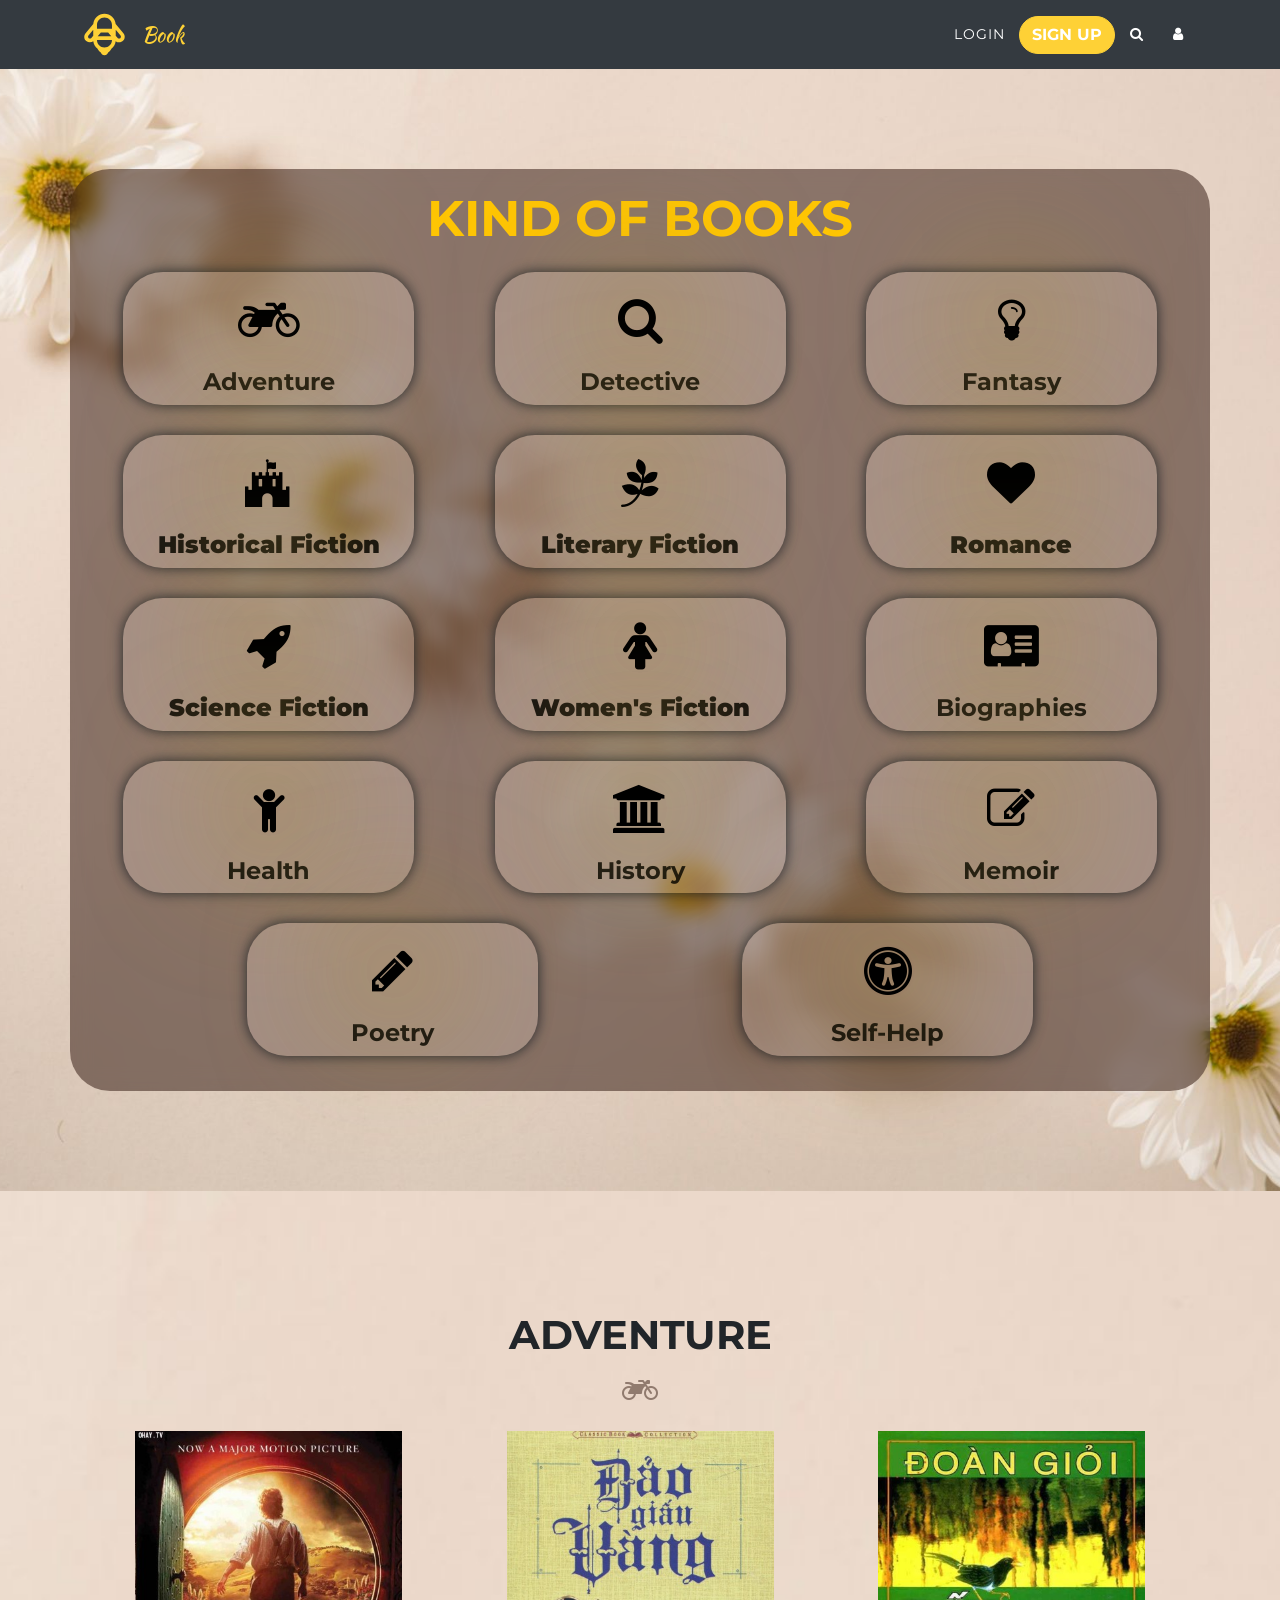
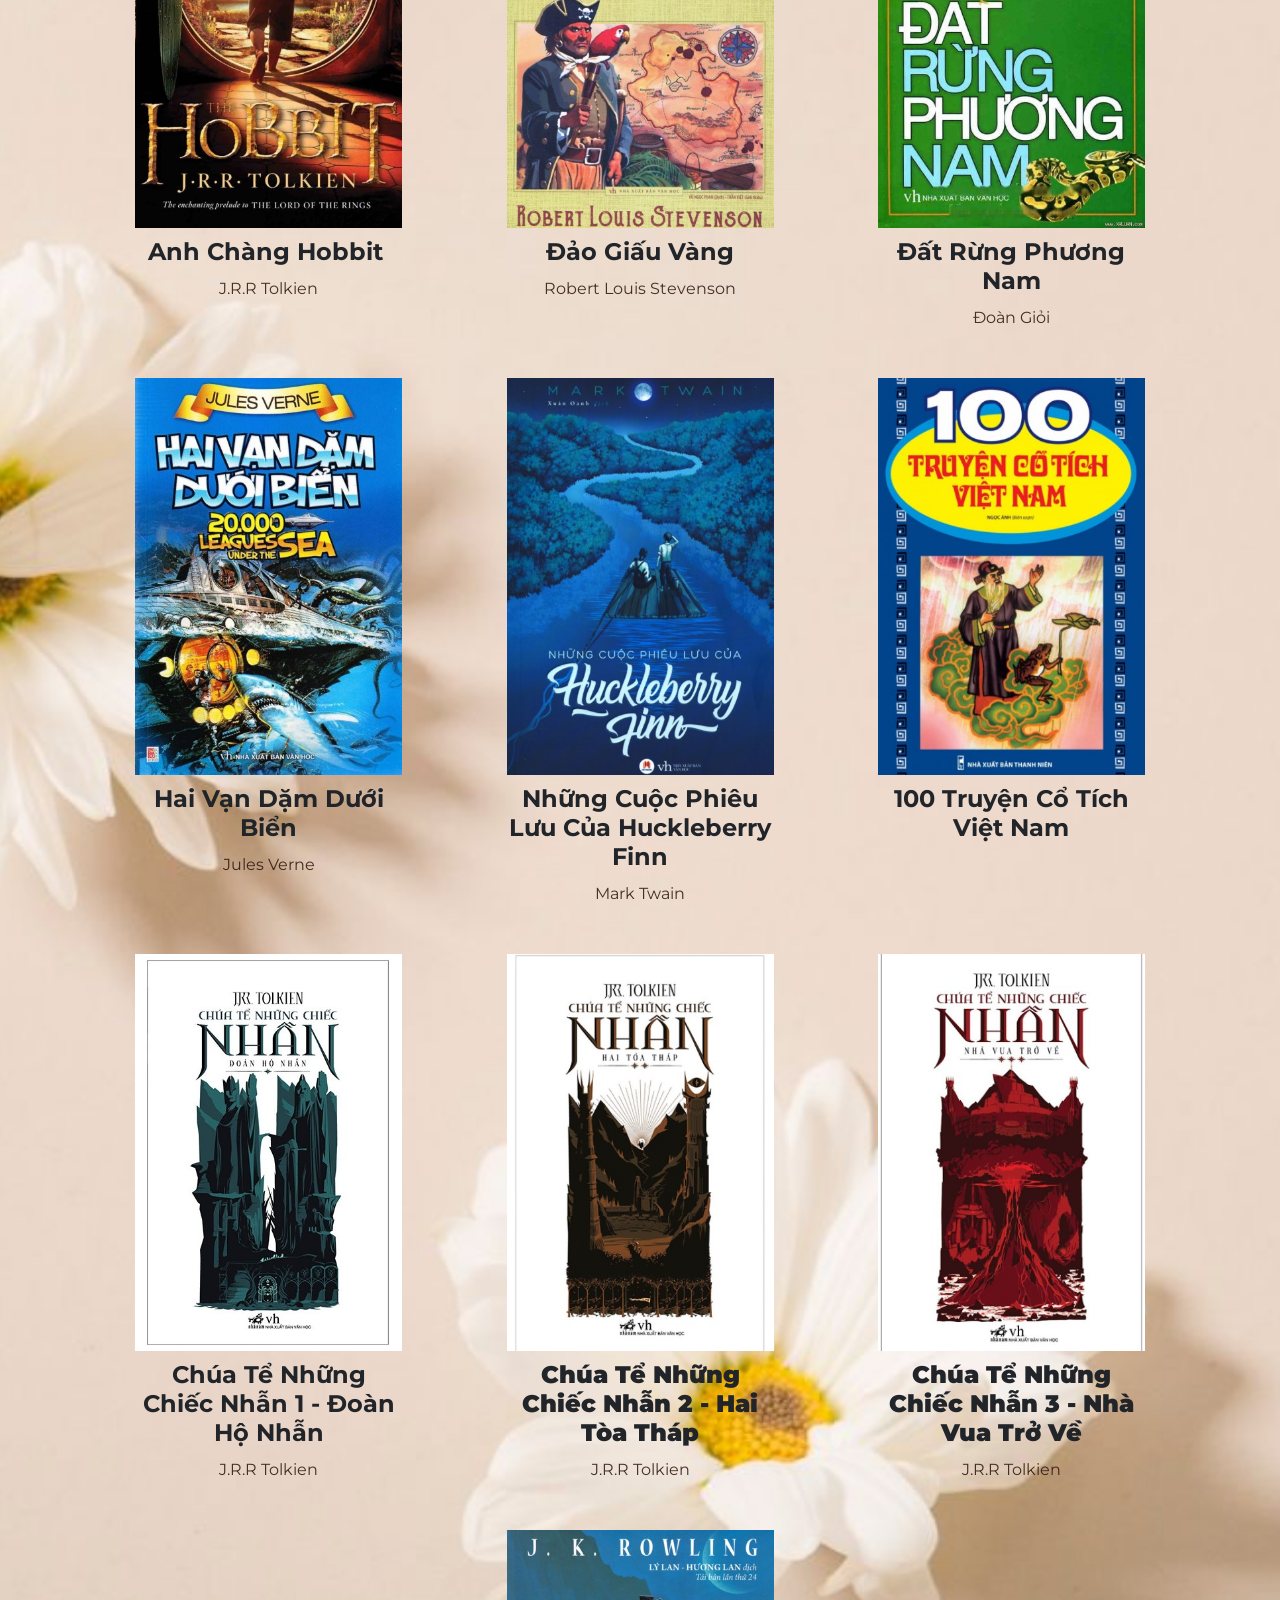
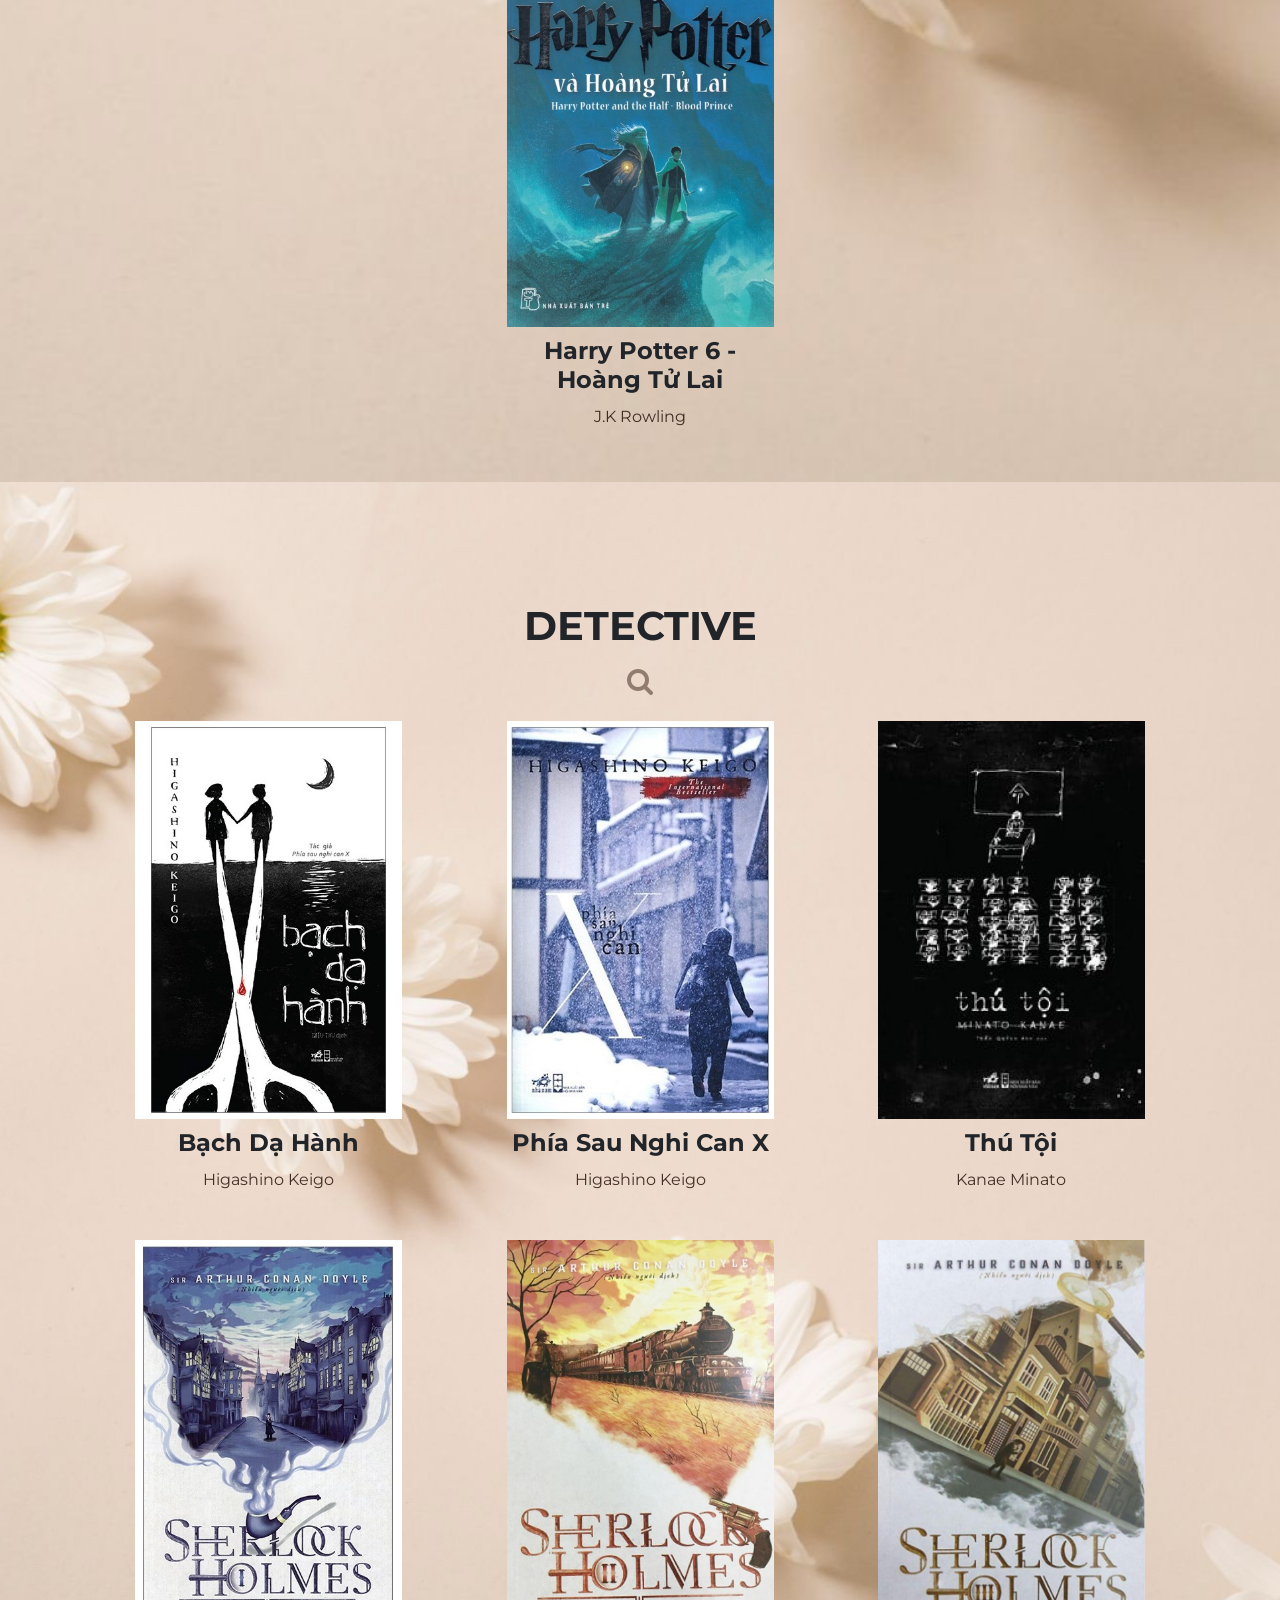
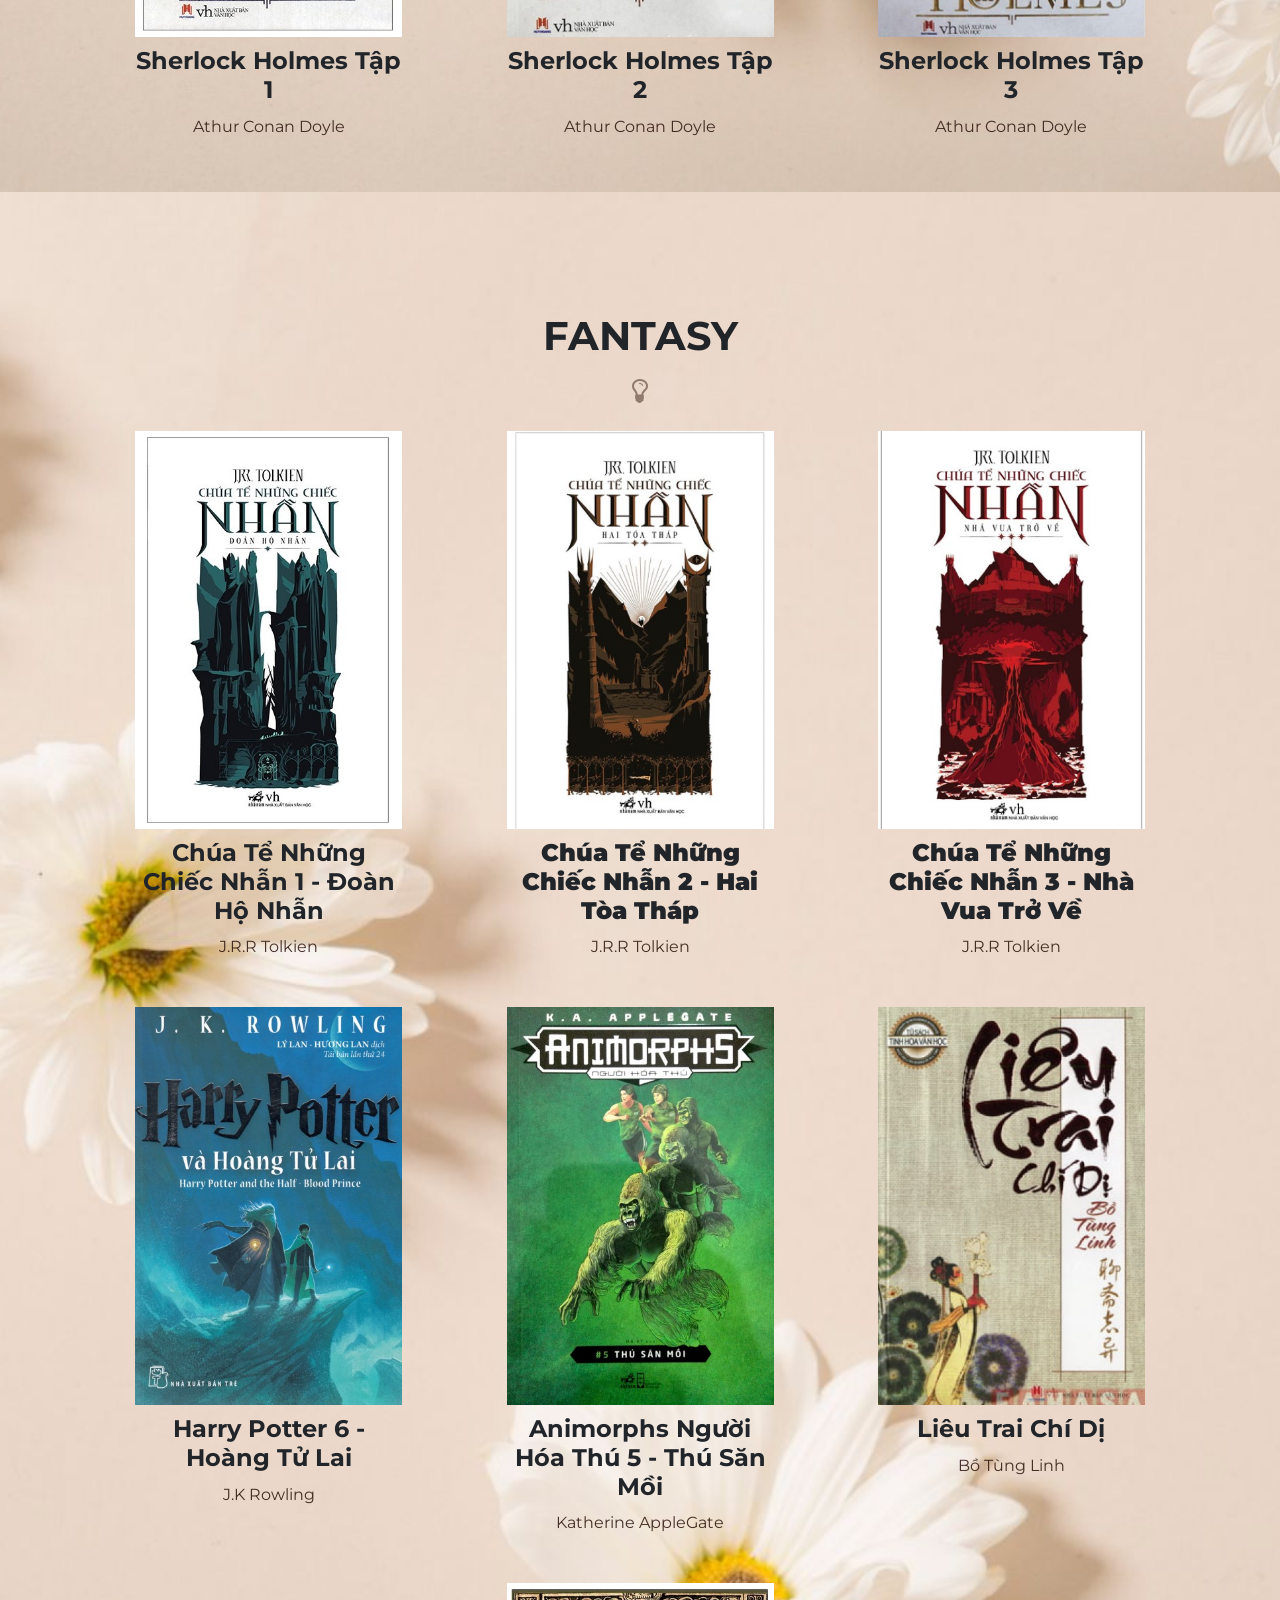
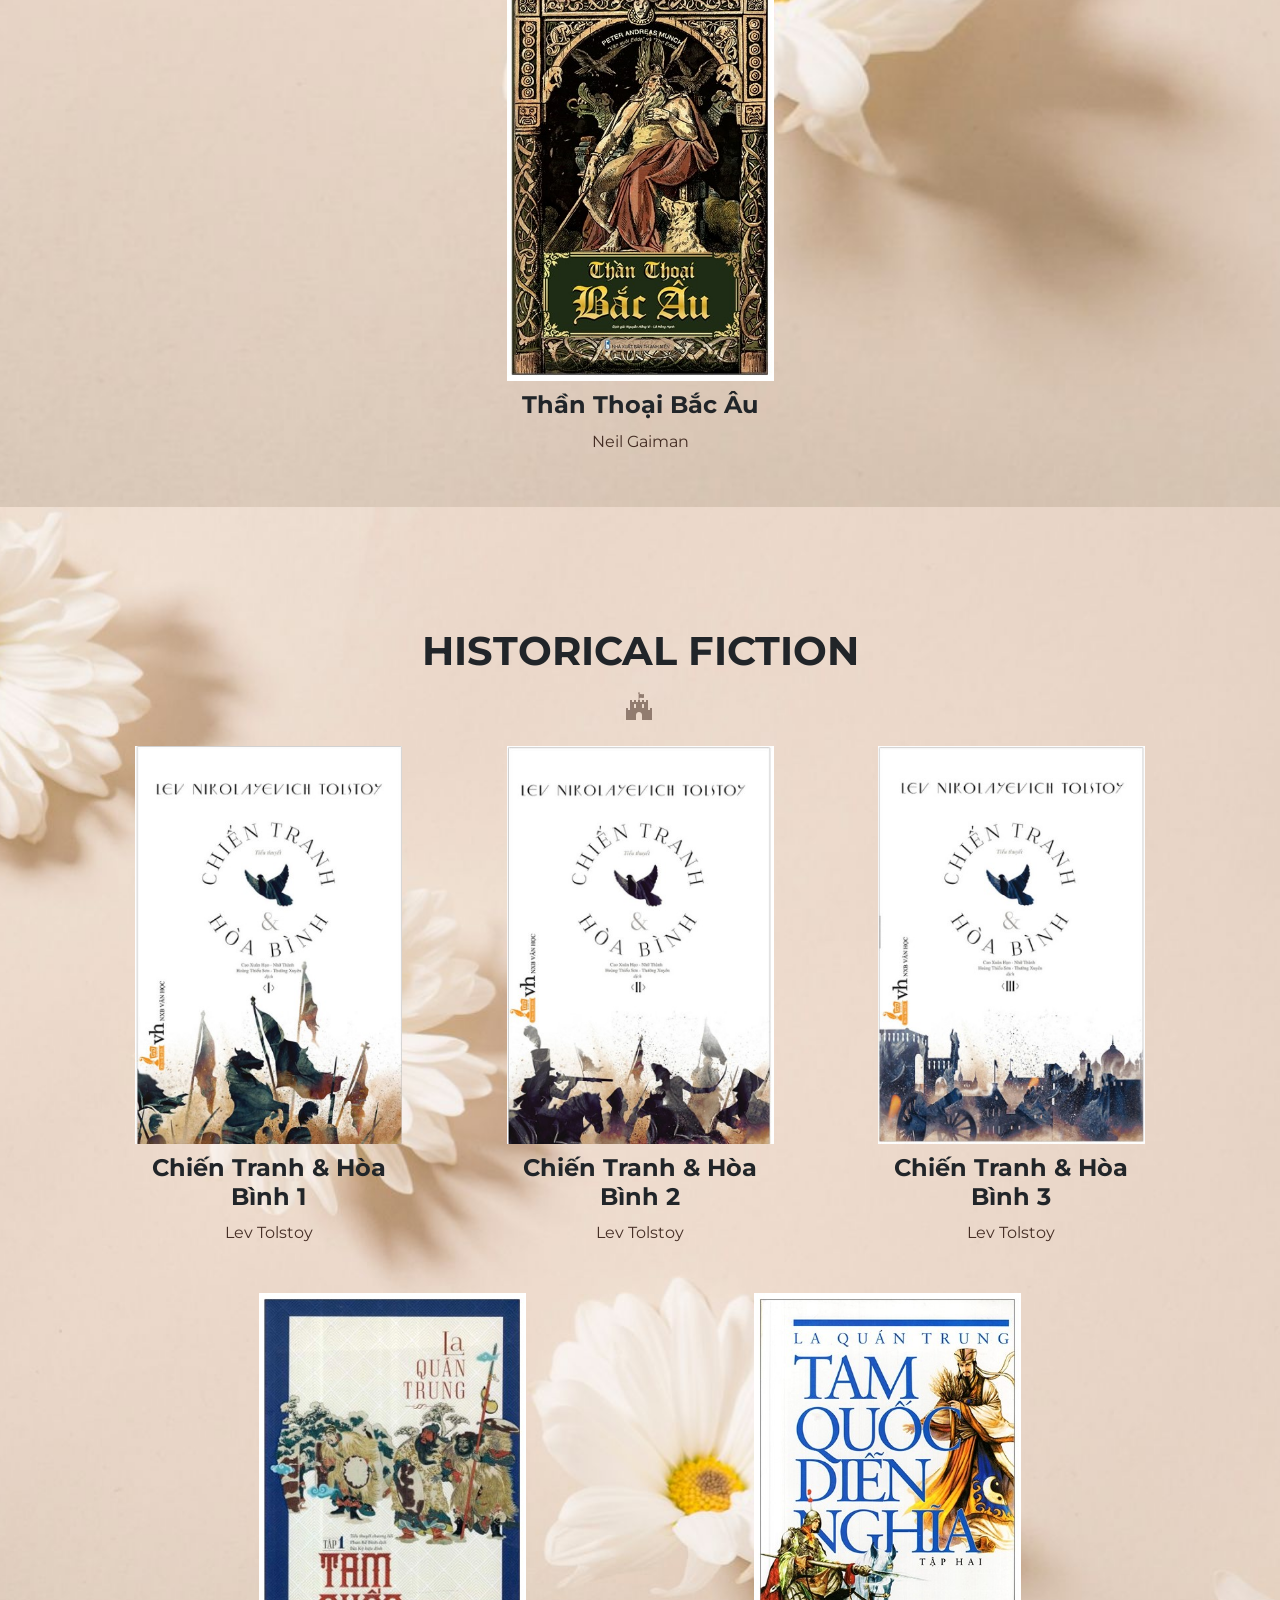
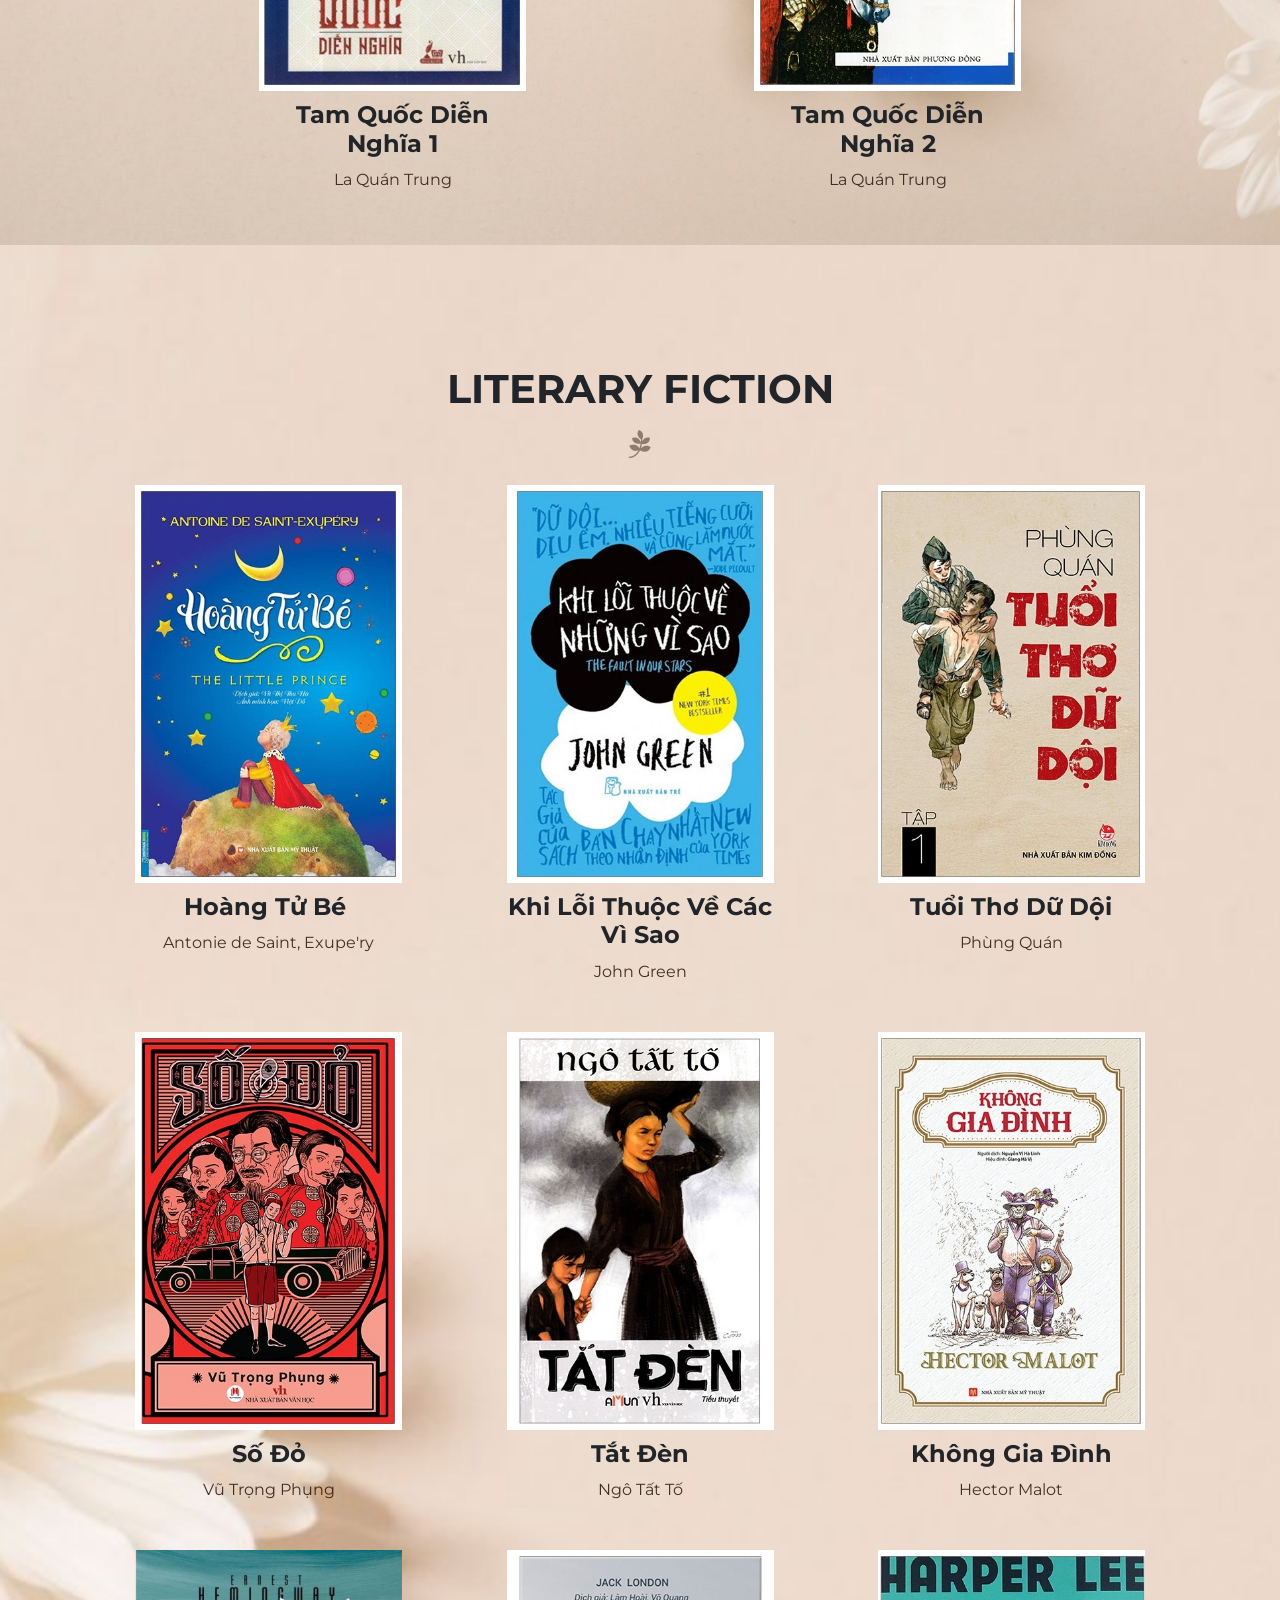
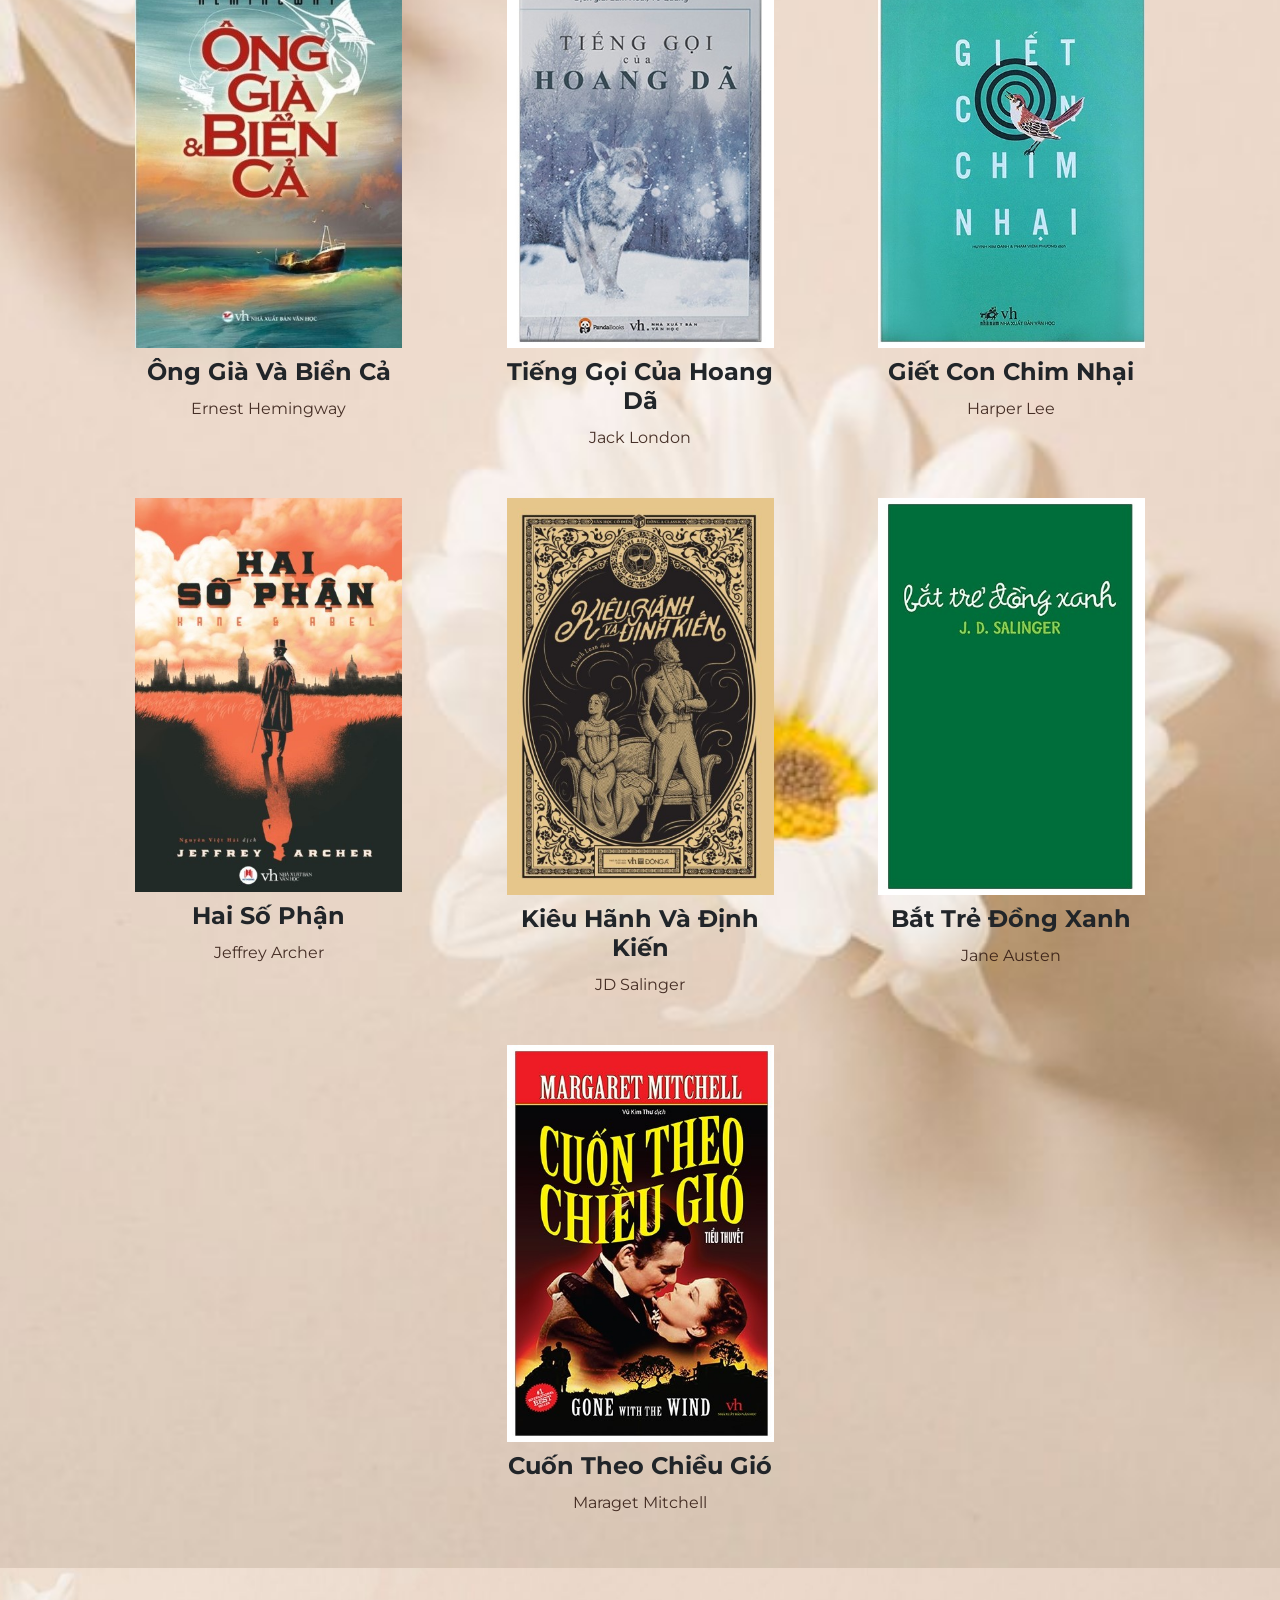
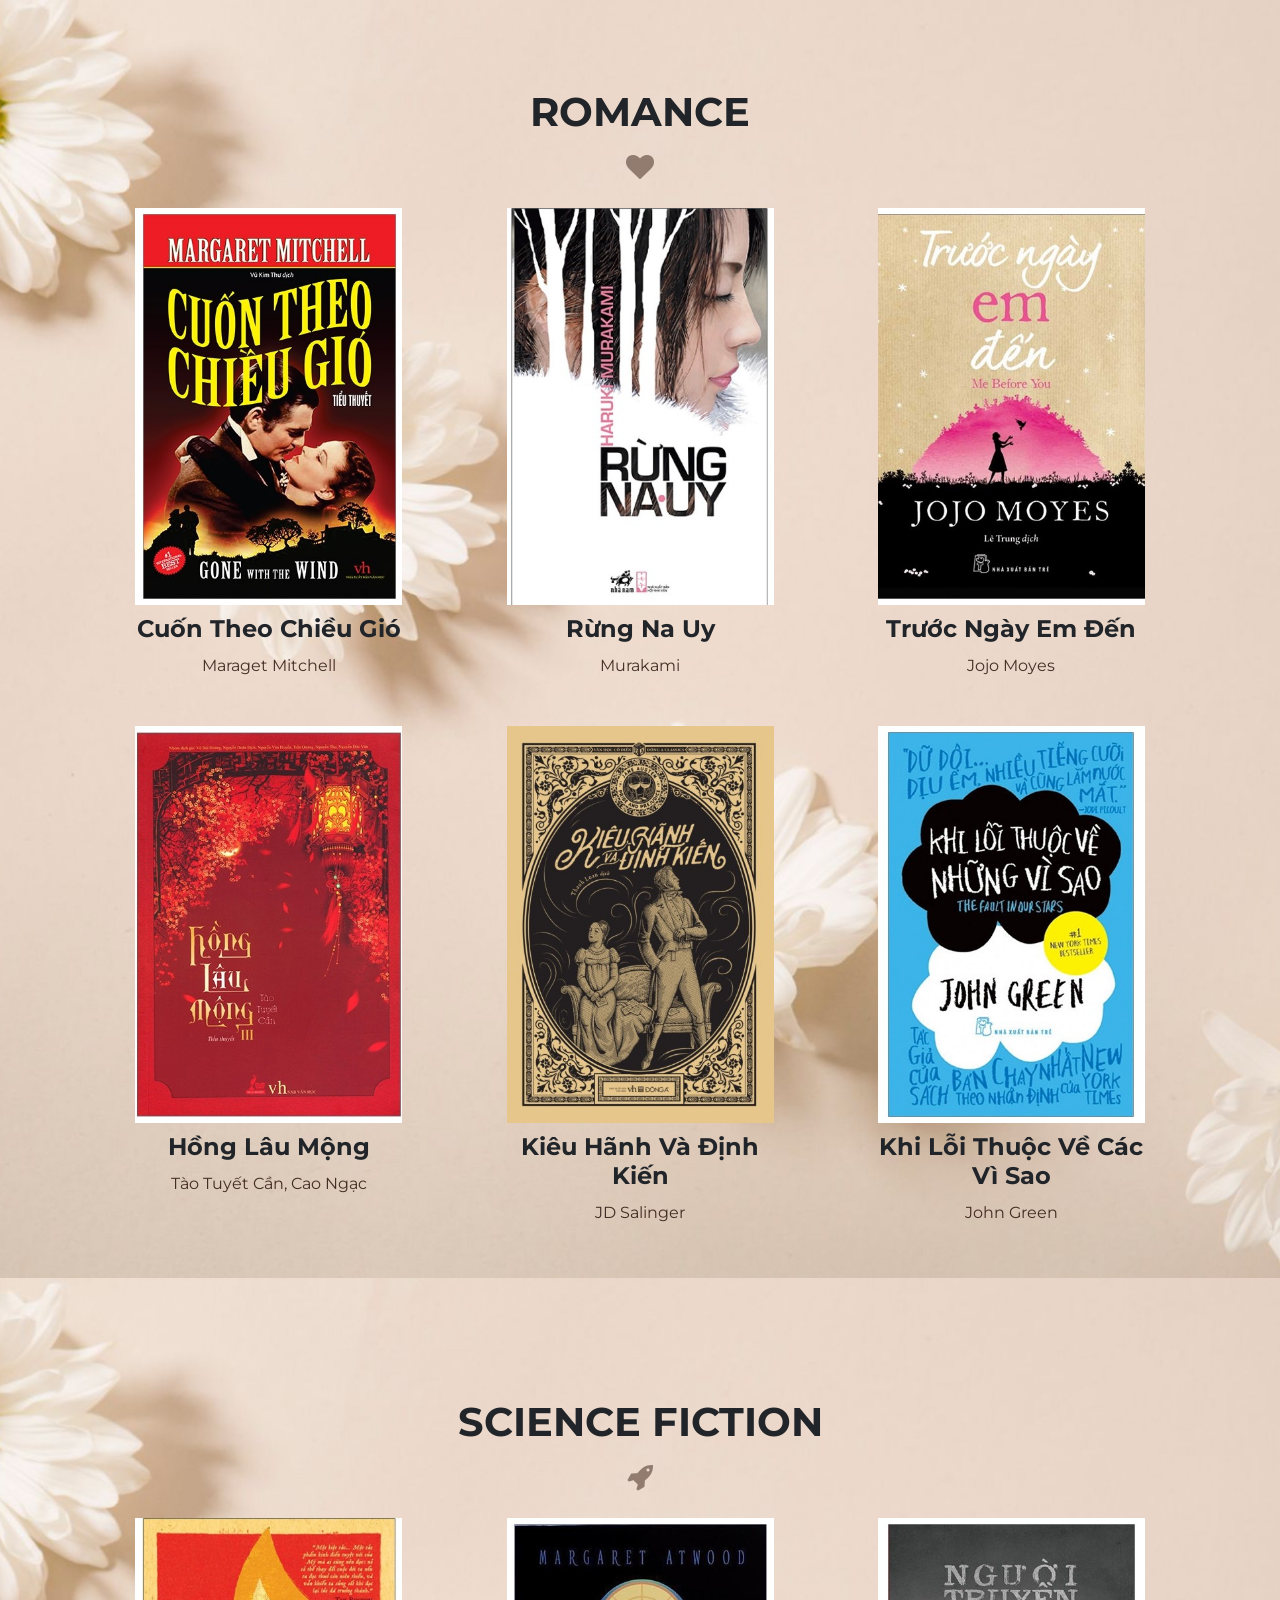
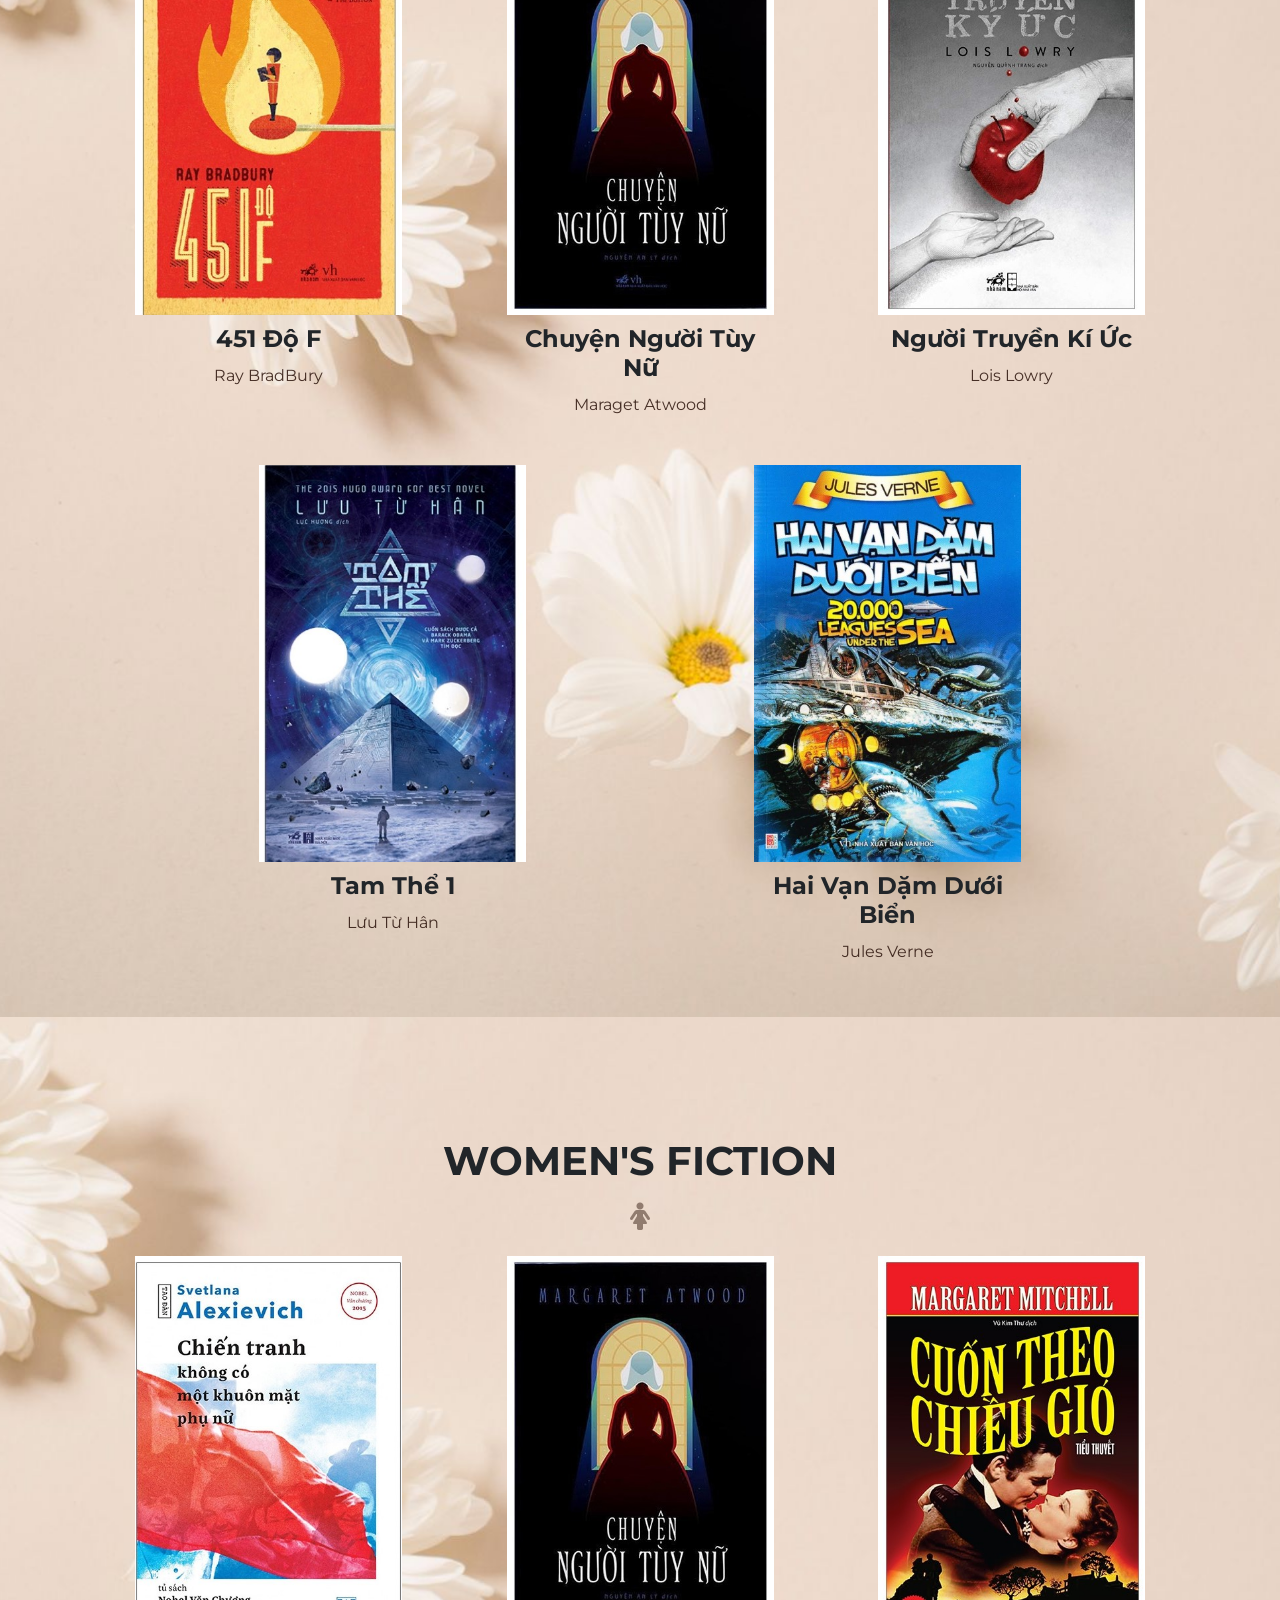
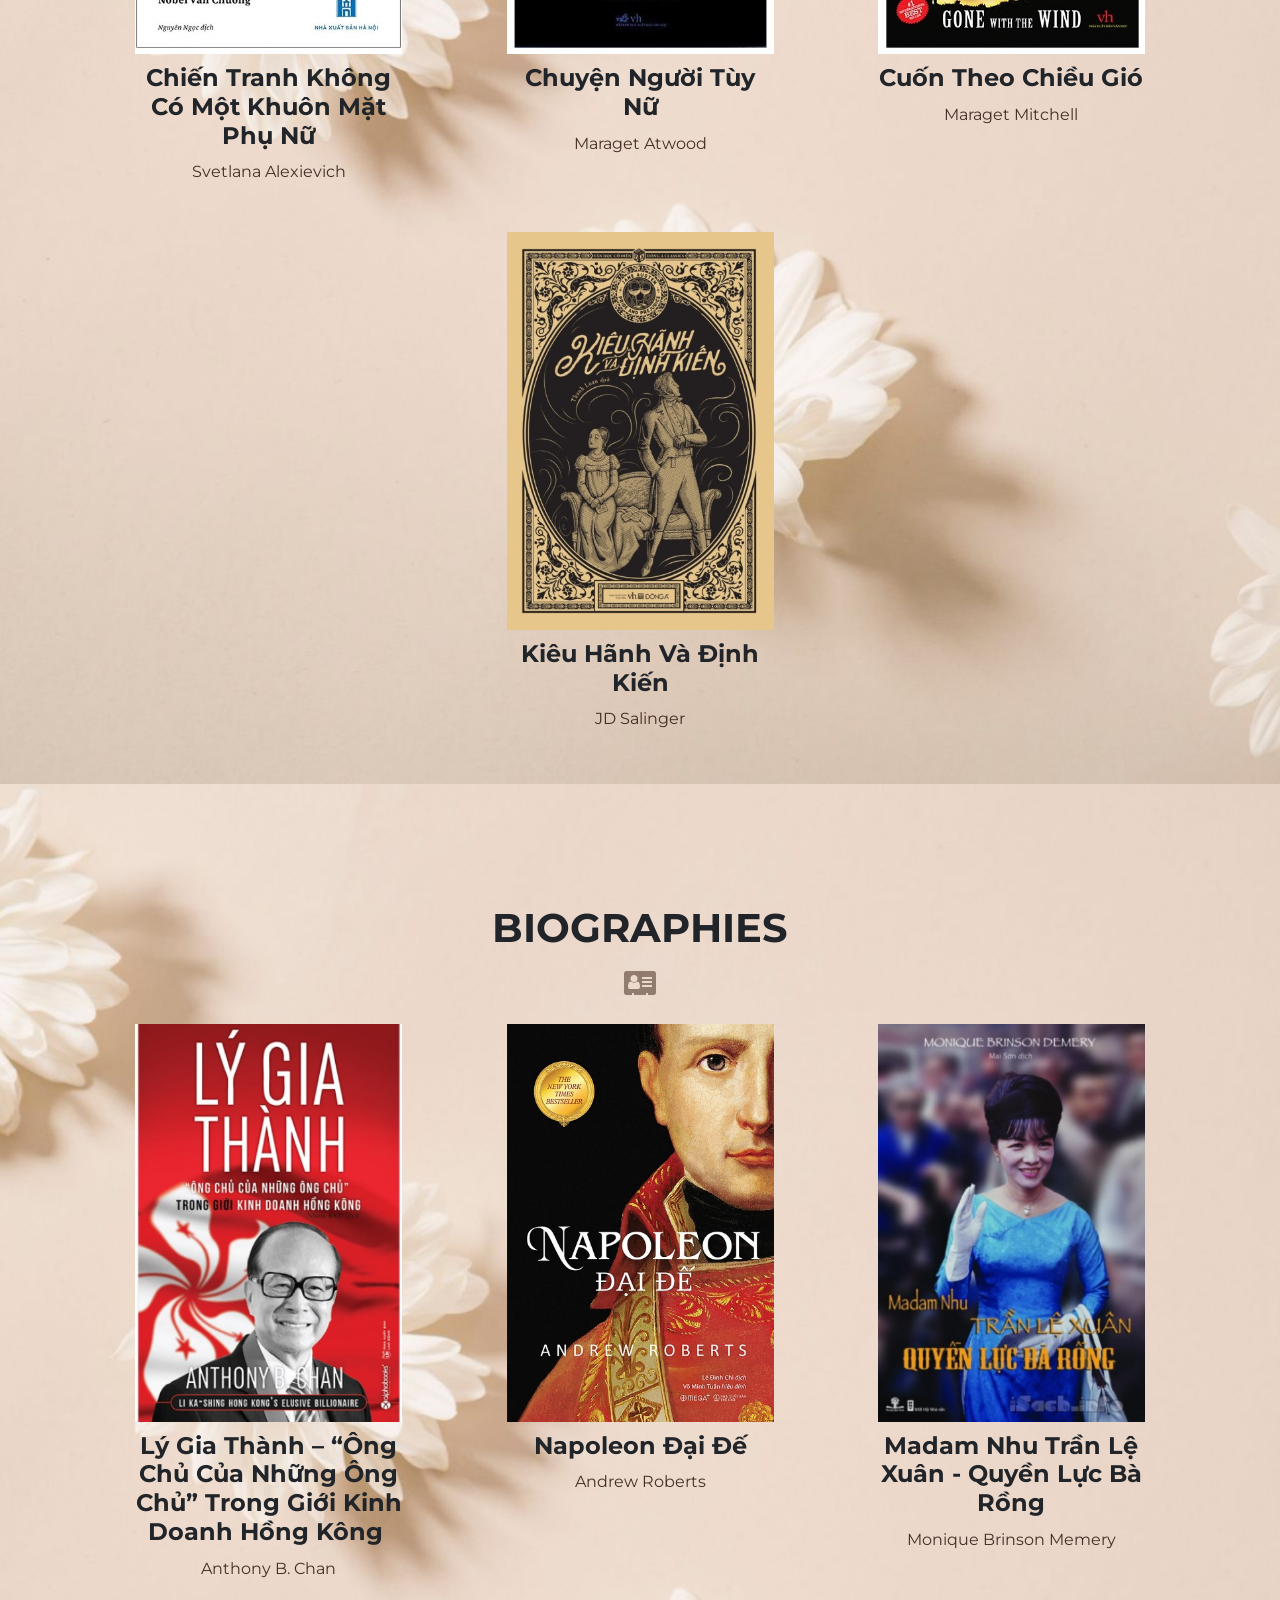
==== commit c399b088: "complete kindofbook" ====
--- a/frontend/Book.html
+++ b/frontend/Book.html
@@ -55,16 +55,6 @@
                             <h4 class="section-heading-book">Adventure</h4>
                         </div>
                     </a></div>
-                <div class="col-md-3 d-flex flex-column col-book"><a class="booklink" href="#Classic">
-                        <div class="divbook"><span class="fa-stack fa-3x"><i class="fa fa-circle fa-stack-2x text-primary-book"></i><i class="fa fa-cube fa-stack-1x fa-inverse-book"></i></span>
-                            <h4 class="text-center section-heading-book">Classics</h4>
-                        </div>
-                    </a></div>
-                <div class="col-md-3 d-flex flex-column col-book"><a class="booklink" href="#GraphicNovel">
-                        <div class="divbook"><span class="fa-stack fa-3x"><i class="fa fa-circle fa-stack-2x text-primary-book"></i><i class="fa fa-paint-brush fa-stack-1x fa-inverse-book"></i></span>
-                            <h4 class="text-center section-heading-book">Graphic Novel</h4>
-                        </div>
-                    </a></div>
                 <div class="col-md-3 d-flex flex-column col-book"><a class="booklink" href="#Detective">
                         <div class="divbook"><span class="fa-stack fa-3x"><i class="fa fa-circle fa-stack-2x text-primary-book"></i><i class="fa fa-search fa-stack-1x fa-inverse-book"></i></span>
                             <h4 class="text-center section-heading-book">Detective</h4>
@@ -80,11 +70,6 @@
                             <h4 class="text-center section-heading-book"><strong>Historical Fiction</strong><br></h4>
                         </div>
                     </a></div>
-                <div class="col-md-3 d-flex flex-column col-book"><a class="booklink" href="#Horror">
-                        <div class="divbook"><span class="fa-stack fa-3x"><i class="fa fa-circle fa-stack-2x text-primary-book"></i><i class="fa fa-optin-monster fa-stack-1x fa-inverse-book"></i></span>
-                            <h4 class="text-center section-heading-book"><strong>Horror/Thrillers</strong><br></h4>
-                        </div>
-                    </a></div>
                 <div class="col-md-3 d-flex flex-column col-book"><a class="booklink" href="#LiteraryFiction">
                         <div class="divbook"><span class="fa-stack fa-3x"><i class="fa fa-circle fa-stack-2x text-primary-book"></i><i class="fa fa-pagelines fa-stack-1x fa-inverse-book"></i></span>
                             <h4 class="text-center section-heading-book"><strong>Literary Fiction</strong><br></h4>
@@ -110,14 +95,9 @@
                             <h4 class="text-center section-heading-book">Biographies<br></h4>
                         </div>
                     </a></div>
-                <div class="col-md-3 d-flex flex-column col-book"><a class="booklink" href="#Cookbooks">
-                        <div class="divbook"><span class="fa-stack fa-3x"><i class="fa fa-circle fa-stack-2x text-primary-book"></i><i class="fa fa-spoon fa-stack-1x fa-inverse-book"></i></span>
-                            <h4 class="text-center section-heading-book">Cookbooks<br></h4>
-                        </div>
-                    </a></div>
-                <div class="col-md-3 d-flex flex-column col-book"><a class="booklink" href="#Essays">
-                        <div class="divbook"><span class="fa-stack fa-3x"><i class="fa fa-circle fa-stack-2x text-primary-book"></i><i class="fa fa-file-o fa-stack-1x fa-inverse-book"></i></span>
-                            <h4 class="text-center section-heading-book">Essays<br></h4>
+                <div class="col-md-3 d-flex flex-column col-book"><a class="booklink" href="#Health">
+                        <div class="divbook"><span class="fa-stack fa-3x"><i class="fa fa-circle fa-stack-2x text-primary-book"></i><i class="fa fa-child fa-stack-1x fa-inverse-book"></i></span>
+                            <h4 class="text-center section-heading-book">Health</h4>
                         </div>
                     </a></div>
                 <div class="col-md-3 d-flex flex-column col-book"><a class="booklink" href="#History">
@@ -140,11 +120,6 @@
                             <h4 class="text-center section-heading-book">Self-Help<br></h4>
                         </div>
                     </a></div>
-                <div class="col-md-3 d-flex flex-column col-book"><a class="booklink" href="#TrueCrime">
-                        <div class="divbook"><span class="fa-stack fa-3x"><i class="fa fa-circle fa-stack-2x text-primary-book"></i><i class="fa fa-user-secret fa-stack-1x fa-inverse-book"></i></span>
-                            <h4 class="text-center section-heading-book">True Crime<br></h4>
-                        </div>
-                    </a></div>
             </div>
         </div>
     </section>
@@ -157,504 +132,425 @@
                 </div>
             </div>
             <div class="row booklist">
-                <div class="col-sm-5 col-md-3 bookdetail"><a class="portfolio-link" href="Player.html"><img class="img-fluid" src="assets/img/Adventure/anh-chang-hobbit.jpg"></a>
-                    <div class="booknameauthor">
-                        <h4>Anh chàng Hobbit&nbsp;</h4>
+                <div class="col-sm-5 col-md-3 bookdetail"><a class="portfolio-link" href="Player.html"><img class="img-fluid" src="assets/img/Adventure/Anh%20Chàng%20Hobbit.jpg"></a>
+                    <div class="booknameauthor">
+                        <h4 class="bookname">Anh chàng Hobbit&nbsp;</h4>
                         <p class="author">J.R.R Tolkien</p>
                     </div>
                 </div>
-                <div class="col-sm-5 col-md-3 bookdetail"><a class="portfolio-link" href="Player.html"><img class="img-fluid" src="assets/img/Adventure/dao-giau-vang.jpg"></a>
-                    <div class="booknameauthor">
-                        <h4>Đảo giấu vàng</h4>
+                <div class="col-sm-5 col-md-3 bookdetail"><a class="portfolio-link" href="Player.html"><img class="img-fluid" src="assets/img/Adventure/Đảo%20Giấu%20Vàng.jpg"></a>
+                    <div class="booknameauthor">
+                        <h4 class="bookname">Đảo giấu vàng</h4>
                         <p class="author">Robert Louis Stevenson</p>
                     </div>
                 </div>
-                <div class="col-sm-5 col-md-3 bookdetail"><a class="portfolio-link" href="Player.html"><img class="img-fluid" src="assets/img/Adventure/dat-rung-phuong-nam.jpg"></a>
-                    <div class="booknameauthor">
-                        <h4 style="font-size: 21.25px;">Đất rừng Phương Nam</h4>
+                <div class="col-sm-5 col-md-3 bookdetail"><a class="portfolio-link" href="Player.html"><img class="img-fluid" src="assets/img/Adventure/Đất%20Rừng%20Phương%20Nam.jpg"></a>
+                    <div class="booknameauthor">
+                        <h4 class="bookname">Đất rừng Phương Nam</h4>
                         <p class="author">Đoàn Giỏi</p>
                     </div>
                 </div>
-                <div class="col-sm-5 col-md-3 bookdetail"><a class="portfolio-link" href="Player.html"><img class="img-fluid" src="assets/img/Adventure/hai-van-dam-duoi-bien.jpg"></a>
-                    <div class="booknameauthor">
-                        <h4 style="font-size: 21.25px;">Hai vạn dặm dưới biển</h4>
+                <div class="col-sm-5 col-md-3 bookdetail"><a class="portfolio-link" href="Player.html"><img class="img-fluid" src="assets/img/Adventure/Hai%20Vạn%20Dặm%20Dưới%20Biển.jpg"></a>
+                    <div class="booknameauthor">
+                        <h4 class="bookname">Hai vạn dặm dưới biển</h4>
                         <p class="author">Jules Verne</p>
                     </div>
                 </div>
-                <div class="col-sm-5 col-md-3 bookdetail"><a class="portfolio-link" href="Player.html"><img class="img-fluid" src="assets/img/Adventure/nhung-cuoc-phieu-luu-cua-huckleberry-finn.jpg"></a>
-                    <div class="booknameauthor">
-                        <h4 style="font-size: 21.25px;">Những cuộc phiêu lưu của Huckleberry Finn</h4>
+                <div class="col-sm-5 col-md-3 bookdetail"><a class="portfolio-link" href="Player.html"><img class="img-fluid" src="assets/img/Adventure/Những%20Cuộc%20Phiêu%20Lưu%20Của%20Hucklebery%20Finn.jpg"></a>
+                    <div class="booknameauthor">
+                        <h4 class="bookname">Những cuộc phiêu lưu của Huckleberry Finn</h4>
                         <p class="author">Mark Twain</p>
                     </div>
                 </div>
-                <div class="col-sm-5 col-md-3 bookdetail"><a class="portfolio-link" href="Player.html"><img class="img-fluid" src="assets/img/Adventure/phuong-dong-luot-ngoai-cua-so.jpg"></a>
-                    <div class="booknameauthor">
-                        <h4 style="font-size: 21.25px;">Phương Đông lướt ngoài cửa sổ</h4>
-                        <p class="author">Paul Theroux</p>
-                    </div>
-                </div>
-            </div>
-        </div>
-    </section>
-    <section class="bg-light mainbook" id="Classic">
-        <div class="container detailkind">
-            <div class="row">
-                <div class="col-lg-12 text-center">
-                    <h2 class="text-uppercase section-heading">Classic</h2>
-                    <h3 class="iconbook"><i class="fa fa-cube icon"></i></h3>
-                </div>
-            </div>
-            <div class="row booklist">
+                <div class="col-sm-5 col-md-3 bookdetail"><a class="portfolio-link" href="Player.html"><img class="img-fluid" src="assets/img/Adventure/100%20Truyện%20Cổ%20Tích%20Việt%20Nam.jpg"></a>
+                    <div class="booknameauthor">
+                        <h4 class="bookname">100 Truyện Cổ Tích Việt Nam</h4>
+                    </div>
+                </div>
+                <div class="col-sm-5 col-md-3 bookdetail"><a class="portfolio-link" href="Player.html"><img class="img-fluid" src="assets/img/Fantasy/Chúa%20Tể%20Những%20Chiếc%20Nhẫn%20-%20Đoàn%20Hộ%20Nhẫn.jpg"></a>
+                    <div class="booknameauthor">
+                        <h4 class="bookname">Chúa Tể Những Chiếc Nhẫn 1 - Đoàn Hộ Nhẫn</h4>
+                        <p class="author">J.R.R Tolkien</p>
+                    </div>
+                </div>
+                <div class="col-sm-5 col-md-3 bookdetail"><a class="portfolio-link" href="Player.html"><img class="img-fluid" src="assets/img/Fantasy/Chúa%20Tể%20Những%20Chiếc%20Nhẫn%202%20-%20Hai%20Tòa%20Tháp.jpg"></a>
+                    <div class="booknameauthor">
+                        <h4 class="bookname"><strong>Chúa Tể Những Chiếc Nhẫn 2 - Hai Tòa Tháp</strong><br></h4>
+                        <p class="author">J.R.R Tolkien<br></p>
+                    </div>
+                </div>
+                <div class="col-sm-5 col-md-3 bookdetail"><a class="portfolio-link" href="Player.html"><img class="img-fluid" src="assets/img/Fantasy/Chúa%20Tể%20Những%20Chiếc%20Nhẫn%203%20-%20%20Nhà%20Vua%20Trở%20Về.jpg"></a>
+                    <div class="booknameauthor">
+                        <h4 class="bookname"><strong>Chúa Tể Những Chiếc Nhẫn 3 - Nhà Vua Trở Về</strong><br></h4>
+                        <p class="author">J.R.R Tolkien<br></p>
+                    </div>
+                </div>
+                <div class="col-sm-5 col-md-3 bookdetail"><a class="portfolio-link" href="Player.html"><img class="img-fluid" src="assets/img/Fantasy/Harry%20Potter%20và%20Hoàng%20tử%20Lai.jpg"></a>
+                    <div class="booknameauthor">
+                        <h4 class="bookname">Harry Potter 6 - Hoàng Tử Lai</h4>
+                        <p class="author">J.K Rowling</p>
+                    </div>
+                </div>
+            </div>
+        </div>
+    </section>
+    <section class="bg-light mainbook" id="Detective">
+        <div class="container detailkind">
+            <div class="row">
+                <div class="col-lg-12 text-center">
+                    <h2 class="text-uppercase section-heading">Detective</h2>
+                    <h3 class="iconbook"><i class="fa fa-search icon"></i></h3>
+                </div>
+            </div>
+            <div class="row booklist">
+                <div class="col-sm-5 col-md-3 bookdetail"><a class="portfolio-link" href="Player.html"><img class="img-fluid" src="assets/img/Detective/Bạch%20Dạ%20Hành.jpg"></a>
+                    <div class="booknameauthor">
+                        <h4 class="bookname">Bạch Dạ Hành</h4>
+                        <p class="author">Higashino Keigo<br></p>
+                    </div>
+                </div>
+                <div class="col-sm-5 col-md-3 bookdetail"><a class="portfolio-link" href="Player.html"><img class="img-fluid" src="assets/img/Detective/Phía%20sau%20nghi%20can%20X.jpg"></a>
+                    <div class="booknameauthor">
+                        <h4 class="bookname">Phía sau nghi can X</h4>
+                        <p class="author">Higashino Keigo</p>
+                    </div>
+                </div>
+                <div class="col-sm-5 col-md-3 bookdetail"><a class="portfolio-link" href="Player.html"><img class="img-fluid" src="assets/img/Detective/Thú%20tội.jpg"></a>
+                    <div class="booknameauthor">
+                        <h4 class="bookname">Thú tội</h4>
+                        <p class="author">Kanae Minato</p>
+                    </div>
+                </div>
+                <div class="col-sm-5 col-md-3 bookdetail"><a class="portfolio-link" href="Player.html"><img class="img-fluid" src="assets/img/Detective/Sherlock%20Holmes.jpg"></a>
+                    <div class="booknameauthor">
+                        <h4 class="bookname">Sherlock Holmes tập 1</h4>
+                        <p class="author">Athur Conan Doyle</p>
+                    </div>
+                </div>
+                <div class="col-sm-5 col-md-3 bookdetail"><a class="portfolio-link" href="Player.html"><img class="img-fluid" src="assets/img/Detective/Sherlock%20Holmes%202.jpg"></a>
+                    <div class="booknameauthor">
+                        <h4 class="bookname">Sherlock Holmes tập 2</h4>
+                        <p class="author">Athur Conan Doyle</p>
+                    </div>
+                </div>
+                <div class="col-sm-5 col-md-3 bookdetail"><a class="portfolio-link" href="Player.html"><img class="img-fluid" src="assets/img/Detective/Sherlock%20Holmes%203.jpg"></a>
+                    <div class="booknameauthor">
+                        <h4 class="bookname">Sherlock Holmes tập 3</h4>
+                        <p class="author">Athur Conan Doyle</p>
+                    </div>
+                </div>
+            </div>
+        </div>
+    </section>
+    <section class="bg-light mainbook" id="Fantasy">
+        <div class="container detailkind">
+            <div class="row">
+                <div class="col-lg-12 text-center">
+                    <h2 class="text-uppercase section-heading">Fantasy</h2>
+                    <h3 class="iconbook"><i class="fa fa-lightbulb-o icon"></i></h3>
+                </div>
+            </div>
+            <div class="row booklist">
+                <div class="col-sm-5 col-md-3 bookdetail"><a class="portfolio-link" href="Player.html"><img class="img-fluid" src="assets/img/Fantasy/Chúa%20Tể%20Những%20Chiếc%20Nhẫn%20-%20Đoàn%20Hộ%20Nhẫn.jpg"></a>
+                    <div class="booknameauthor">
+                        <h4 class="bookname">Chúa Tể Những Chiếc Nhẫn 1 - Đoàn Hộ Nhẫn</h4>
+                        <p class="author">J.R.R Tolkien</p>
+                    </div>
+                </div>
+                <div class="col-sm-5 col-md-3 bookdetail"><a class="portfolio-link" href="Player.html"><img class="img-fluid" src="assets/img/Fantasy/Chúa%20Tể%20Những%20Chiếc%20Nhẫn%202%20-%20Hai%20Tòa%20Tháp.jpg"></a>
+                    <div class="booknameauthor">
+                        <h4 class="bookname"><strong>Chúa Tể Những Chiếc Nhẫn 2 - Hai Tòa Tháp</strong><br></h4>
+                        <p class="author">J.R.R Tolkien<br></p>
+                    </div>
+                </div>
+                <div class="col-sm-5 col-md-3 bookdetail"><a class="portfolio-link" href="Player.html"><img class="img-fluid" src="assets/img/Fantasy/Chúa%20Tể%20Những%20Chiếc%20Nhẫn%203%20-%20%20Nhà%20Vua%20Trở%20Về.jpg"></a>
+                    <div class="booknameauthor">
+                        <h4 class="bookname"><strong>Chúa Tể Những Chiếc Nhẫn 3 - Nhà Vua Trở Về</strong><br></h4>
+                        <p class="author">J.R.R Tolkien<br></p>
+                    </div>
+                </div>
+                <div class="col-sm-5 col-md-3 bookdetail"><a class="portfolio-link" href="Player.html"><img class="img-fluid" src="assets/img/Fantasy/Harry%20Potter%20và%20Hoàng%20tử%20Lai.jpg"></a>
+                    <div class="booknameauthor">
+                        <h4 class="bookname">Harry Potter 6 - Hoàng Tử Lai</h4>
+                        <p class="author">J.K Rowling</p>
+                    </div>
+                </div>
+                <div class="col-sm-5 col-md-3 bookdetail"><a class="portfolio-link" href="Player.html"><img class="img-fluid" src="assets/img/Fantasy/Người%20hóa%20thú%205%20-%20Thú%20Săn%20Mồi.jpg"></a>
+                    <div class="booknameauthor">
+                        <h4 class="bookname">Animorphs Người hóa thú 5 - Thú Săn Mồi</h4>
+                        <p class="author">Katherine AppleGate</p>
+                    </div>
+                </div>
+                <div class="col-sm-5 col-md-3 bookdetail"><a class="portfolio-link" href="Player.html"><img class="img-fluid" src="assets/img/Fantasy/Liêu%20trai%20chí%20dị.jpg"></a>
+                    <div class="booknameauthor">
+                        <h4 class="bookname">Liêu Trai Chí Dị</h4>
+                        <p class="author">Bồ Tùng Linh</p>
+                    </div>
+                </div>
+                <div class="col-sm-5 col-md-3 bookdetail"><a class="portfolio-link" href="Player.html"><img class="img-fluid" src="assets/img/Fantasy/Thần%20Thoại%20Bắc%20Âu.jpg"></a>
+                    <div class="booknameauthor">
+                        <h4 class="bookname">Thần Thoại Bắc Âu</h4>
+                        <p class="author">Neil Gaiman</p>
+                    </div>
+                </div>
+            </div>
+        </div>
+    </section>
+    <section class="bg-light mainbook" id="HistoricalFiction">
+        <div class="container detailkind">
+            <div class="row">
+                <div class="col-lg-12 text-center">
+                    <h2 class="text-uppercase section-heading">Historical Fiction</h2>
+                    <h3 class="iconbook"><i class="fa fa-fort-awesome icon"></i></h3>
+                </div>
+            </div>
+            <div class="row booklist">
+                <div class="col-sm-5 col-md-3 bookdetail"><a class="portfolio-link" href="Player.html"><img class="img-fluid" src="assets/img/Historical%20Fiction/Chiến%20Tranh%20&%20Hòa%20Bình%201.jpg"></a>
+                    <div class="booknameauthor">
+                        <h4 class="bookname">Chiến Tranh &amp; Hòa Bình 1</h4>
+                        <p class="author">Lev Tolstoy</p>
+                    </div>
+                </div>
+                <div class="col-sm-5 col-md-3 bookdetail"><a class="portfolio-link" href="Player.html"><img class="img-fluid" src="assets/img/Historical%20Fiction/Chiến%20Tranh%20&%20Hòa%20Bình%202.jpg"></a>
+                    <div class="booknameauthor">
+                        <h4 class="bookname">Chiến Tranh &amp; Hòa Bình 2</h4>
+                        <p class="author">Lev Tolstoy</p>
+                    </div>
+                </div>
+                <div class="col-sm-5 col-md-3 bookdetail"><a class="portfolio-link" href="Player.html"><img class="img-fluid" src="assets/img/Historical%20Fiction/Chiến%20Tranh%20&%20Hòa%20Bình%203.jpg"></a>
+                    <div class="booknameauthor">
+                        <h4 class="bookname">Chiến Tranh &amp; Hòa Bình 3</h4>
+                        <p class="author">Lev Tolstoy</p>
+                    </div>
+                </div>
+                <div class="col-sm-5 col-md-3 bookdetail"><a class="portfolio-link" href="Player.html"><img class="img-fluid" src="assets/img/Historical%20Fiction/Tam%20Quốc%20Diễn%20Nghĩa%201.jpg"></a>
+                    <div class="booknameauthor">
+                        <h4 class="bookname">Tam Quốc Diễn Nghĩa 1</h4>
+                        <p class="author">La Quán Trung</p>
+                    </div>
+                </div>
+                <div class="col-sm-5 col-md-3 bookdetail"><a class="portfolio-link" href="Player.html"><img class="img-fluid" src="assets/img/Historical%20Fiction/Tam%20Quốc%20Diễn%20Nghĩa%202.jpg"></a>
+                    <div class="booknameauthor">
+                        <h4 class="bookname">Tam Quốc Diễn Nghĩa 2</h4>
+                        <p class="author">La Quán Trung</p>
+                    </div>
+                </div>
+            </div>
+        </div>
+    </section>
+    <section class="bg-light mainbook" id="LiteraryFiction">
+        <div class="container detailkind">
+            <div class="row">
+                <div class="col-lg-12 text-center">
+                    <h2 class="text-uppercase section-heading">Literary Fiction</h2>
+                    <h3 class="iconbook"><i class="fa fa-pagelines icon"></i></h3>
+                </div>
+            </div>
+            <div class="row booklist">
+                <div class="col-sm-5 col-md-3 bookdetail"><a class="portfolio-link" href="Player.html"><img class="img-fluid" src="assets/img/Literary%20Fiction/Hoàng%20tử%20bé.jpg"></a>
+                    <div class="booknameauthor">
+                        <h4 class="bookname">Hoàng Tử Bé&nbsp;</h4>
+                        <p class="author">Antonie de Saint, Exupe'ry</p>
+                    </div>
+                </div>
+                <div class="col-sm-5 col-md-3 bookdetail"><a class="portfolio-link" href="Player.html"><img class="img-fluid" src="assets/img/Literary%20Fiction/Khi%20lỗi%20thuộc%20về%20các%20vì%20sao.jpg"></a>
+                    <div class="booknameauthor">
+                        <h4 class="bookname">Khi Lỗi Thuộc Về Các Vì Sao</h4>
+                        <p class="author">John Green</p>
+                    </div>
+                </div>
+                <div class="col-sm-5 col-md-3 bookdetail"><a class="portfolio-link" href="Player.html"><img class="img-fluid" src="assets/img/Literary%20Fiction/Tuổi%20thơ%20dữ%20dội.jpg"></a>
+                    <div class="booknameauthor">
+                        <h4 class="bookname">Tuổi Thơ Dữ Dội</h4>
+                        <p class="author">Phùng Quán</p>
+                    </div>
+                </div>
+                <div class="col-sm-5 col-md-3 bookdetail"><a class="portfolio-link" href="Player.html"><img class="img-fluid" src="assets/img/Literary%20Fiction/Số%20đỏ.jpg"></a>
+                    <div class="booknameauthor">
+                        <h4 class="bookname">Số Đỏ</h4>
+                        <p class="author">Vũ Trọng Phụng</p>
+                    </div>
+                </div>
+                <div class="col-sm-5 col-md-3 bookdetail"><a class="portfolio-link" href="Player.html"><img class="img-fluid" src="assets/img/Literary%20Fiction/Tắt%20đèn.jpg"></a>
+                    <div class="booknameauthor">
+                        <h4 class="bookname">Tắt Đèn</h4>
+                        <p class="author">Ngô Tất Tố</p>
+                    </div>
+                </div>
+                <div class="col-sm-5 col-md-3 bookdetail"><a class="portfolio-link" href="Player.html"><img class="img-fluid" src="assets/img/Literary%20Fiction/Không%20gia%20đình.jpg"></a>
+                    <div class="booknameauthor">
+                        <h4 class="bookname">Không Gia Đình</h4>
+                        <p class="author">Hector Malot</p>
+                    </div>
+                </div>
+                <div class="col-sm-5 col-md-3 bookdetail"><a class="portfolio-link" href="Player.html"><img class="img-fluid" src="assets/img/Literary%20Fiction/Ông%20già%20và%20biển%20cả.jpeg"></a>
+                    <div class="booknameauthor">
+                        <h4 class="bookname">Ông Già và Biển Cả</h4>
+                        <p class="author">Ernest Hemingway</p>
+                    </div>
+                </div>
                 <div class="col-sm-5 col-md-3 bookdetail"><a class="portfolio-link" href="Player.html"><img class="img-fluid" src="assets/img/Classics/Tiếng%20gọi%20của%20hoang%20dã.jpg"></a>
                     <div class="booknameauthor">
-                        <h4>Tiếng gọi của hoang dã</h4>
+                        <h4 class="bookname">Tiếng gọi của hoang dã</h4>
                         <p class="author">Jack London</p>
                     </div>
                 </div>
                 <div class="col-sm-5 col-md-3 bookdetail"><a class="portfolio-link" href="Player.html"><img class="img-fluid" src="assets/img/Classics/giết%20con%20chim%20nhại.jpg"></a>
                     <div class="booknameauthor">
-                        <h4>Giết con chim nhại</h4>
+                        <h4 class="bookname">Giết con chim nhại</h4>
                         <p class="author">Harper Lee</p>
                     </div>
                 </div>
                 <div class="col-sm-5 col-md-3 bookdetail"><a class="portfolio-link" href="Player.html"><img class="img-fluid" src="assets/img/Classics/Hai%20số%20phận.jpg"></a>
                     <div class="booknameauthor">
-                        <h4>Hai Số Phận</h4>
+                        <h4 class="bookname">Hai Số Phận</h4>
                         <p class="author">Jeffrey Archer</p>
                     </div>
                 </div>
                 <div class="col-sm-5 col-md-3 bookdetail"><a class="portfolio-link" href="Player.html"><img class="img-fluid" src="assets/img/Classics/Kiêu%20hãnh%20và%20định%20kiến.jpg"></a>
                     <div class="booknameauthor">
-                        <h4 style="font-size: 21.25px;">Kiêu hãnh và định kiến</h4>
+                        <h4 class="bookname">Kiêu hãnh và định kiến</h4>
                         <p class="author">JD Salinger<br></p>
                     </div>
                 </div>
                 <div class="col-sm-5 col-md-3 bookdetail"><a class="portfolio-link" href="Player.html"><img class="img-fluid" src="assets/img/Classics/bia-bat-tre-dong-xanh-in_2.jpg"></a>
                     <div class="booknameauthor">
-                        <h4 style="font-size: 21.25px;">Bắt trẻ đồng xanh</h4>
+                        <h4 class="bookname">Bắt trẻ đồng xanh</h4>
                         <p class="author">Jane Austen<br></p>
                     </div>
                 </div>
-            </div>
-        </div>
-    </section>
-    <section class="bg-light mainbook" id="GraphicNovel">
-        <div class="container detailkind">
-            <div class="row">
-                <div class="col-lg-12 text-center">
-                    <h2 class="text-uppercase section-heading">Graphic Novel</h2>
-                    <h3 class="iconbook"><i class="fa fa-paint-brush"></i></h3>
-                </div>
-            </div>
-            <div class="row booklist">
-                <div class="col-sm-5 col-md-3 bookdetail"><a class="portfolio-link" href="Player.html"><img class="img-fluid" src="assets/img/Graphic%20Novel/Bách%20Khoa%20toàn%20thư%20thực%20hành%20hội%20họa.png"></a>
-                    <div class="booknameauthor">
-                        <h4>Bách Khoa toàn thư thực hành hội họa</h4>
-                        <p class="author">Jean Erestein</p>
-                    </div>
-                </div>
-                <div class="col-sm-5 col-md-3 bookdetail"><a class="portfolio-link" href="Player.html"><img class="img-fluid" src="assets/img/Graphic%20Novel/Đi%20vẽ%20-%20Nhật%20ký%20hội%20họa%202014.png"></a>
-                    <div class="booknameauthor">
-                        <h4>Đi vẽ - Nhật ký hội họa 2014</h4>
-                        <p class="author">Trịnh Lữ</p>
-                    </div>
-                </div>
-                <div class="col-sm-5 col-md-3 bookdetail"><a class="portfolio-link" href="Player.html"><img class="img-fluid" src="assets/img/Graphic%20Novel/Kỹ%20thuật%20vẽ%20người%20bằng%20nét%20bút%20đơn%20giản.png"></a>
-                    <div class="booknameauthor">
-                        <h4 style="font-size: 21.25px;">Kỹ thuật vẽ người bằng nét bút đơn giản</h4>
-                        <p class="author">Hiền Dương</p>
-                    </div>
-                </div>
-                <div class="col-sm-5 col-md-3 bookdetail"><a class="portfolio-link" href="Player.html"><img class="img-fluid" src="assets/img/Graphic%20Novel/leonardo%20da%20vinci.png"></a>
-                    <div class="booknameauthor">
-                        <h4 style="font-size: 21.25px;"><strong>Leonardo da Vinci</strong><br></h4>
-                        <p class="author">Walter Issacson</p>
-                    </div>
-                </div>
-                <div class="col-sm-5 col-md-3 bookdetail"><a class="portfolio-link" href="Player.html"><img class="img-fluid" src="assets/img/Graphic%20Novel/Nguyên%20lý%20hội%20họa%20đen%20trắng.png"></a>
-                    <div class="booknameauthor">
-                        <h4 style="font-size: 21.25px;">Nguyên lý hội họa đen trắng</h4>
-                        <p class="author">Vương Hoằng Lực</p>
-                    </div>
-                </div>
-                <div class="col-sm-5 col-md-3 bookdetail"><a class="portfolio-link" href="Player.html"><img class="img-fluid" src="assets/img/Graphic%20Novel/Van%20Gogh.png"></a>
-                    <div class="booknameauthor">
-                        <h4 style="font-size: 21.25px;">Van Gogh</h4>
-                        <p class="author">David Harzior</p>
-                    </div>
-                </div>
-            </div>
-        </div>
-    </section>
-    <section class="bg-light mainbook" id="Detective">
-        <div class="container detailkind">
-            <div class="row">
-                <div class="col-lg-12 text-center">
-                    <h2 class="text-uppercase section-heading">Detective</h2>
-                    <h3 class="iconbook"><i class="fa fa-search"></i></h3>
-                </div>
-            </div>
-            <div class="row booklist">
-                <div class="col-sm-5 col-md-3 bookdetail"><a class="portfolio-link" href="Player.html"><img class="img-fluid" src="assets/img/Detective/Bạch%20Dạ%20Hành.jpg"></a>
-                    <div class="booknameauthor">
-                        <h4>Bạch Dạ Hành</h4>
-                        <p class="author">Higashino Keigo<br></p>
-                    </div>
-                </div>
-                <div class="col-sm-5 col-md-3 bookdetail"><a class="portfolio-link" href="Player.html"><img class="img-fluid" src="assets/img/Detective/Hỏa%20Ngục.jpg"></a>
-                    <div class="booknameauthor">
-                        <h4>Hỏa ngục</h4>
-                        <p class="author">Dan Brown</p>
-                    </div>
-                </div>
-                <div class="col-sm-5 col-md-3 bookdetail"><a class="portfolio-link" href="Player.html"><img class="img-fluid" src="assets/img/Detective/Phía%20sau%20nghi%20can%20X.jpg"></a>
-                    <div class="booknameauthor">
-                        <h4 style="font-size: 21.25px;">Phía sau nghi can X</h4>
-                        <p class="author">Higashino Keigo</p>
-                    </div>
-                </div>
-                <div class="col-sm-5 col-md-3 bookdetail"><a class="portfolio-link" href="Player.html"><img class="img-fluid" src="assets/img/Detective/Thú%20tội.jpg"></a>
-                    <div class="booknameauthor">
-                        <h4 style="font-size: 21.25px;">Thú tội</h4>
-                        <p class="author">Kanae Minato</p>
-                    </div>
-                </div>
-                <div class="col-sm-5 col-md-3 bookdetail"><a class="portfolio-link" href="Player.html"><img class="img-fluid" src="assets/img/Detective/Tiếng%20vọng%20trong%20lòng%20đất.jpg"></a>
-                    <div class="booknameauthor">
-                        <h4 style="font-size: 21.25px;">Tiếng vọng trong lòng đất</h4>
-                        <p class="author">Mike Omer</p>
-                    </div>
-                </div>
-                <div class="col-sm-5 col-md-3 bookdetail"><a class="portfolio-link" href="Player.html"><img class="img-fluid" src="assets/img/Detective/Sherlock%20Holmes.jpg"></a>
-                    <div class="booknameauthor">
-                        <h4 style="font-size: 21.25px;">Sherlock Holmes tập 2</h4>
-                        <p class="author">Athur Conan Doyle</p>
-                    </div>
-                </div>
-            </div>
-        </div>
-    </section>
-    <section class="bg-light mainbook" id="Fantasy">
-        <div class="container detailkind">
-            <div class="row">
-                <div class="col-lg-12 text-center">
-                    <h2 class="text-uppercase section-heading">Fantasy</h2>
-                    <h3 class="iconbook"><i class="fa fa-lightbulb-o"></i></h3>
-                </div>
-            </div>
-            <div class="row booklist">
-                <div class="col-sm-5 col-md-3 bookdetail"><a class="portfolio-link" href="Player.html"><img class="img-fluid" src="assets/img/Fantasy/Chúa%20Tể%20Những%20Chiếc%20Nhẫn%20-%20Đoàn%20Hộ%20Nhẫn.jpg"></a>
-                    <div class="booknameauthor">
-                        <h4>Chúa Tể Những Chiếc Nhẫn 1 - Đoàn Hộ Nhẫn</h4>
-                        <p class="author">J.R.R Tolkien</p>
-                    </div>
-                </div>
-                <div class="col-sm-5 col-md-3 bookdetail"><a class="portfolio-link" href="Player.html"><img class="img-fluid" src="assets/img/Fantasy/Đỏ%20trỗi%20dậy%202%20-%20Đứa%20con%20hoàng%20kim.jpg"></a>
-                    <div class="booknameauthor">
-                        <h4>Đỏ Trỗi Dậy 2 - Đứa Con Hoàng Kim</h4>
-                        <p class="author">Pierce Brown</p>
-                    </div>
-                </div>
-                <div class="col-sm-5 col-md-3 bookdetail"><a class="portfolio-link" href="Player.html"><img class="img-fluid" src="assets/img/Fantasy/Harry%20Potter%20và%20Hoàng%20tử%20Lai.jpg"></a>
-                    <div class="booknameauthor">
-                        <h4 style="font-size: 21.25px;">Harry Potter 6 - Hoàng Tử Lai</h4>
-                        <p class="author">J.K Rowling</p>
-                    </div>
-                </div>
-                <div class="col-sm-5 col-md-3 bookdetail"><a class="portfolio-link" href="Player.html"><img class="img-fluid" src="assets/img/Fantasy/Người%20hóa%20thú%205%20-%20Thú%20Săn%20Mồi.jpg"></a>
-                    <div class="booknameauthor">
-                        <h4 style="font-size: 21.25px;">Animorphs Người hóa thú 5 - Thú Săn Mồi</h4>
-                        <p class="author">Katherine AppleGate</p>
-                    </div>
-                </div>
-                <div class="col-sm-5 col-md-3 bookdetail"><a class="portfolio-link" href="Player.html"><img class="img-fluid" src="assets/img/Fantasy/Liêu%20trai%20chí%20dị.jpg"></a>
-                    <div class="booknameauthor">
-                        <h4 style="font-size: 21.25px;">Liêu Trai Chí Dị</h4>
-                        <p class="author">Bồ Tùng Linh</p>
-                    </div>
-                </div>
-                <div class="col-sm-5 col-md-3 bookdetail"><a class="portfolio-link" href="Player.html"><img class="img-fluid" src="assets/img/Fantasy/Thần%20Thoại%20Bắc%20Âu.jpg"></a>
-                    <div class="booknameauthor">
-                        <h4 style="font-size: 21.25px;">Thần Thoại Bắc Âu</h4>
-                        <p class="author">Neil Gaiman</p>
-                    </div>
-                </div>
-            </div>
-        </div>
-    </section>
-    <section class="bg-light mainbook" id="HistoricalFiction">
-        <div class="container detailkind">
-            <div class="row">
-                <div class="col-lg-12 text-center">
-                    <h2 class="text-uppercase section-heading">Historical Fiction</h2>
-                    <h3 class="iconbook"><i class="fa fa-fort-awesome"></i></h3>
-                </div>
-            </div>
-            <div class="row booklist">
-                <div class="col-sm-5 col-md-3 bookdetail"><a class="portfolio-link" href="Player.html"><img class="img-fluid" src="assets/img/Historical%20Fiction/Chiến%20Tranh%20&%20Hòa%20Bình%203.jpg"></a>
-                    <div class="booknameauthor">
-                        <h4>Chiến Tranh &amp; Hòa Bình 2</h4>
-                        <p class="author">Lev Tolstoy</p>
-                    </div>
-                </div>
-                <div class="col-sm-5 col-md-3 bookdetail"><a class="portfolio-link" href="Player.html"><img class="img-fluid" src="assets/img/Historical%20Fiction/Lão%20Goriot.jpg"></a>
-                    <div class="booknameauthor">
-                        <h4>Lão Goriot</h4>
-                        <p class="author">Honoré de Balzac</p>
-                    </div>
-                </div>
-                <div class="col-sm-5 col-md-3 bookdetail"><a class="portfolio-link" href="Player.html"><img class="img-fluid" src="assets/img/Historical%20Fiction/Tam%20Quốc%20Diễn%20Nghĩa%202.jpg"></a>
-                    <div class="booknameauthor">
-                        <h4 style="font-size: 21.25px;">Tam Quốc Diễn Nghĩa 2</h4>
-                        <p class="author">La Quán Trung</p>
-                    </div>
-                </div>
-                <div class="col-sm-5 col-md-3 bookdetail"><a class="portfolio-link" href="Player.html"><img class="img-fluid" src="assets/img/Historical%20Fiction/Tam%20Quốc%20Diễn%20Nghĩa%203.jpg"></a>
-                    <div class="booknameauthor">
-                        <h4 style="font-size: 21.25px;">Tam Quốc Diễn Nghĩa 1</h4>
-                        <p class="author">La Quán Trung</p>
-                    </div>
-                </div>
-            </div>
-        </div>
-    </section>
-    <section class="bg-light mainbook" id="Horror">
-        <div class="container detailkind">
-            <div class="row">
-                <div class="col-lg-12 text-center">
-                    <h2 class="text-uppercase section-heading">Horror/THRILLERS</h2>
-                    <h3 class="iconbook"><i class="fa fa-optin-monster"></i></h3>
-                </div>
-            </div>
-            <div class="row booklist">
-                <div class="col-sm-5 col-md-3 bookdetail"><a class="portfolio-link" href="Player.html"><img class="img-fluid" src="assets/img/Horror/A%20Taste%20For%20Monster.jpg"></a>
-                    <div class="booknameauthor">
-                        <h4>Anh chàng Hobbit&nbsp;</h4>
-                        <p class="author">Matthew J Kirby</p>
-                    </div>
-                </div>
-                <div class="col-sm-5 col-md-3 bookdetail"><a class="portfolio-link" href="Player.html"><img class="img-fluid" src="assets/img/Horror/It.jpg"></a>
-                    <div class="booknameauthor">
-                        <h4>It</h4>
-                        <p class="author">Stephen King</p>
-                    </div>
-                </div>
-                <div class="col-sm-5 col-md-3 bookdetail"><a class="portfolio-link" href="Player.html"><img class="img-fluid" src="assets/img/Horror/The%20Haunting%20of%20Hill%20House.jpg"></a>
-                    <div class="booknameauthor">
-                        <h4 style="font-size: 21.25px;">The Haulting of Hill House</h4>
-                        <p class="author">Shirley Jackson</p>
-                    </div>
-                </div>
-                <div class="col-sm-5 col-md-3 bookdetail"><a class="portfolio-link" href="Player.html"><img class="img-fluid" src="assets/img/Horror/The%20Killing%20Jar.jpg"></a>
-                    <div class="booknameauthor">
-                        <h4 style="font-size: 21.25px;">The Killing Jar</h4>
-                        <p class="author">Jennifer Bosworth</p>
-                    </div>
-                </div>
-                <div class="col-sm-5 col-md-3 bookdetail"><a class="portfolio-link" href="Player.html"><img class="img-fluid" src="assets/img/Horror/The%20Winter%20People.jpg"></a>
-                    <div class="booknameauthor">
-                        <h4 style="font-size: 21.25px;">The Winter People</h4>
-                        <p class="author">Jennifer McMahon</p>
-                    </div>
-                </div>
-            </div>
-        </div>
-    </section>
-    <section class="bg-light mainbook" id="LiteraryFiction">
-        <div class="container detailkind">
-            <div class="row">
-                <div class="col-lg-12 text-center">
-                    <h2 class="text-uppercase section-heading">Literary Fiction</h2>
-                    <h3 class="iconbook"><i class="fa fa-pagelines"></i></h3>
-                </div>
-            </div>
-            <div class="row booklist">
-                <div class="col-sm-5 col-md-3 bookdetail"><a class="portfolio-link" href="Player.html"><img class="img-fluid" src="assets/img/Literary%20Fiction/Hoàng%20tử%20bé.jpg"></a>
-                    <div class="booknameauthor">
-                        <h4>Hoàng Tử Bé&nbsp;</h4>
-                        <p class="author">Antonie de Saint, Exupe'ry</p>
+                <div class="col-sm-5 col-md-3 bookdetail"><a class="portfolio-link" href="Player.html"><img class="img-fluid" src="assets/img/Romance/Cuốn%20Theo%20Chiều%20Gió.jpg"></a>
+                    <div class="booknameauthor">
+                        <h4 class="bookname">Cuốn Theo Chiều Gió</h4>
+                        <p class="author">Maraget Mitchell</p>
+                    </div>
+                </div>
+            </div>
+        </div>
+    </section>
+    <section class="bg-light mainbook" id="Romance">
+        <div class="container detailkind">
+            <div class="row">
+                <div class="col-lg-12 text-center">
+                    <h2 class="text-uppercase section-heading">Romance</h2>
+                    <h3 class="iconbook"><i class="fa fa-heart icon"></i></h3>
+                </div>
+            </div>
+            <div class="row booklist">
+                <div class="col-sm-5 col-md-3 bookdetail"><a class="portfolio-link" href="Player.html"><img class="img-fluid" src="assets/img/Romance/Cuốn%20Theo%20Chiều%20Gió.jpg"></a>
+                    <div class="booknameauthor">
+                        <h4 class="bookname">Cuốn Theo Chiều Gió</h4>
+                        <p class="author">Maraget Mitchell</p>
+                    </div>
+                </div>
+                <div class="col-sm-5 col-md-3 bookdetail"><a class="portfolio-link" href="Player.html"><img class="img-fluid" src="assets/img/Romance/Rừng%20Nauy.jpg"></a>
+                    <div class="booknameauthor">
+                        <h4 class="bookname">Rừng Na Uy</h4>
+                        <p class="author">Murakami</p>
+                    </div>
+                </div>
+                <div class="col-sm-5 col-md-3 bookdetail"><a class="portfolio-link" href="Player.html"><img class="img-fluid" src="assets/img/Romance/Trước%20ngày%20em%20đến.jpg"></a>
+                    <div class="booknameauthor">
+                        <h4 class="bookname">Trước Ngày Em Đến</h4>
+                        <p class="author">Jojo Moyes</p>
+                    </div>
+                </div>
+                <div class="col-sm-5 col-md-3 bookdetail"><a class="portfolio-link" href="Player.html"><img class="img-fluid" src="assets/img/Romance/Hồng%20Lâu%20Mộng.jpg"></a>
+                    <div class="booknameauthor">
+                        <h4 class="bookname">Hồng Lâu Mộng</h4>
+                        <p class="author">Tào Tuyết Cần, Cao Ngạc</p>
+                    </div>
+                </div>
+                <div class="col-sm-5 col-md-3 bookdetail"><a class="portfolio-link" href="Player.html"><img class="img-fluid" src="assets/img/Classics/Kiêu%20hãnh%20và%20định%20kiến.jpg"></a>
+                    <div class="booknameauthor">
+                        <h4 class="bookname">Kiêu hãnh và định kiến</h4>
+                        <p class="author">JD Salinger<br></p>
                     </div>
                 </div>
                 <div class="col-sm-5 col-md-3 bookdetail"><a class="portfolio-link" href="Player.html"><img class="img-fluid" src="assets/img/Literary%20Fiction/Khi%20lỗi%20thuộc%20về%20các%20vì%20sao.jpg"></a>
                     <div class="booknameauthor">
-                        <h4>Khi Lỗi Thuộc Về Các Vì Sao</h4>
+                        <h4 class="bookname">Khi Lỗi Thuộc Về Các Vì Sao</h4>
                         <p class="author">John Green</p>
                     </div>
                 </div>
-                <div class="col-sm-5 col-md-3 bookdetail"><a class="portfolio-link" href="Player.html"><img class="img-fluid" src="assets/img/Literary%20Fiction/Tuổi%20thơ%20dữ%20dội.jpg"></a>
-                    <div class="booknameauthor">
-                        <h4 style="font-size: 21.25px;">Tuổi Thơ Dữ Dội</h4>
-                        <p class="author">Phùng Quán</p>
-                    </div>
-                </div>
-                <div class="col-sm-5 col-md-3 bookdetail"><a class="portfolio-link" href="Player.html"><img class="img-fluid" src="assets/img/Literary%20Fiction/Số%20đỏ.jpg"></a>
-                    <div class="booknameauthor">
-                        <h4 style="font-size: 21.25px;">Số Đỏ</h4>
-                        <p class="author">Vũ Trọng Phụng</p>
-                    </div>
-                </div>
-                <div class="col-sm-5 col-md-3 bookdetail"><a class="portfolio-link" href="Player.html"><img class="img-fluid" src="assets/img/Literary%20Fiction/Tắt%20đèn.jpg"></a>
-                    <div class="booknameauthor">
-                        <h4 style="font-size: 21.25px;">Tắt Đèn</h4>
-                        <p class="author">Ngô Tất Tố</p>
-                    </div>
-                </div>
-                <div class="col-sm-5 col-md-3 bookdetail"><a class="portfolio-link" href="Player.html"><img class="img-fluid" src="assets/img/Literary%20Fiction/Không%20gia%20đình.jpg"></a>
-                    <div class="booknameauthor">
-                        <h4 style="font-size: 21.25px;">Không Gia Đình</h4>
-                        <p class="author">Hector Malot</p>
-                    </div>
-                </div>
-                <div class="col-sm-5 col-md-3 bookdetail"><a class="portfolio-link" href="Player.html"><img class="img-fluid" src="assets/img/Literary%20Fiction/Ông%20già%20và%20biển%20cả.jpeg"></a>
-                    <div class="booknameauthor">
-                        <h4 style="font-size: 21.25px;">Ông Già và Biển Cả</h4>
-                        <p class="author">Ernest Hemingway</p>
-                    </div>
-                </div>
-            </div>
-        </div>
-    </section>
-    <section class="bg-light mainbook" id="Romance">
-        <div class="container detailkind">
-            <div class="row">
-                <div class="col-lg-12 text-center">
-                    <h2 class="text-uppercase section-heading">Romance</h2>
-                    <h3 class="iconbook"><i class="fa fa-heart"></i></h3>
-                </div>
-            </div>
-            <div class="row booklist">
+            </div>
+        </div>
+    </section>
+    <section class="bg-light mainbook" id="ScienceFiction">
+        <div class="container detailkind">
+            <div class="row">
+                <div class="col-lg-12 text-center">
+                    <h2 class="text-uppercase section-heading">ScienCe Fiction</h2>
+                    <h3 class="iconbook"><i class="fa fa-rocket icon"></i></h3>
+                </div>
+            </div>
+            <div class="row booklist">
+                <div class="col-sm-5 col-md-3 bookdetail"><a class="portfolio-link" href="Player.html"><img class="img-fluid" src="assets/img/Science%20Fiction/451%20Độ.jpg"></a>
+                    <div class="booknameauthor">
+                        <h4 class="bookname">451 Độ F</h4>
+                        <p class="author">Ray BradBury</p>
+                    </div>
+                </div>
+                <div class="col-sm-5 col-md-3 bookdetail"><a class="portfolio-link" href="Player.html"><img class="img-fluid" src="assets/img/Science%20Fiction/Chuyện%20người%20tùy%20nữ.jpg"></a>
+                    <div class="booknameauthor">
+                        <h4 class="bookname">Chuyện Người Tùy Nữ</h4>
+                        <p class="author">Maraget Atwood</p>
+                    </div>
+                </div>
+                <div class="col-sm-5 col-md-3 bookdetail"><a class="portfolio-link" href="Player.html"><img class="img-fluid" src="assets/img/Science%20Fiction/Người%20Truyền%20Ký%20Ức.jpg"></a>
+                    <div class="booknameauthor">
+                        <h4 class="bookname">Người Truyền Kí Ức</h4>
+                        <p class="author">Lois Lowry</p>
+                    </div>
+                </div>
+                <div class="col-sm-5 col-md-3 bookdetail"><a class="portfolio-link" href="Player.html"><img class="img-fluid" src="assets/img/Science%20Fiction/Tam%20Thể%201.jpg"></a>
+                    <div class="booknameauthor">
+                        <h4 class="bookname">Tam Thể 1</h4>
+                        <p class="author">Lưu Từ Hân</p>
+                    </div>
+                </div>
+                <div class="col-sm-5 col-md-3 bookdetail"><a class="portfolio-link" href="Player.html"><img class="img-fluid" src="assets/img/Science%20Fiction/Hai%20Vạn%20Dặm%20Dưới%20Biển.jpg"></a>
+                    <div class="booknameauthor">
+                        <h4 class="bookname">Hai Vạn Dặm Dưới Biển</h4>
+                        <p class="author">Jules Verne</p>
+                    </div>
+                </div>
+            </div>
+        </div>
+    </section>
+    <section class="bg-light mainbook" id="WomensFiction">
+        <div class="container detailkind">
+            <div class="row">
+                <div class="col-lg-12 text-center">
+                    <h2 class="text-uppercase section-heading">Women's Fiction</h2>
+                    <h3 class="iconbook"><i class="fa fa-female icon"></i></h3>
+                </div>
+            </div>
+            <div class="row booklist">
+                <div class="col-sm-5 col-md-3 bookdetail"><a class="portfolio-link" href="Player.html"><img class="img-fluid" src="assets/img/Women%27s%20Fiction/Chiến%20Tranh%20Không%20Có%20Một%20Khuôn%20Mặt%20Phụ%20Nữ.jpg"></a>
+                    <div class="booknameauthor">
+                        <h4 class="bookname">Chiến Tranh Không Có Một Khuôn Mặt Phụ Nữ</h4>
+                        <p class="author">Svetlana Alexievich</p>
+                    </div>
+                </div>
+                <div class="col-sm-5 col-md-3 bookdetail"><a class="portfolio-link" href="Player.html"><img class="img-fluid" src="assets/img/Science%20Fiction/Chuyện%20người%20tùy%20nữ.jpg"></a>
+                    <div class="booknameauthor">
+                        <h4 class="bookname">Chuyện Người Tùy Nữ</h4>
+                        <p class="author">Maraget Atwood</p>
+                    </div>
+                </div>
                 <div class="col-sm-5 col-md-3 bookdetail"><a class="portfolio-link" href="Player.html"><img class="img-fluid" src="assets/img/Romance/Cuốn%20Theo%20Chiều%20Gió.jpg"></a>
                     <div class="booknameauthor">
-                        <h4>Cuốn Theo Chiều Gió</h4>
+                        <h4 class="bookname">Cuốn Theo Chiều Gió</h4>
                         <p class="author">Maraget Mitchell</p>
                     </div>
                 </div>
-                <div class="col-sm-5 col-md-3 bookdetail"><a class="portfolio-link" href="Player.html"><img class="img-fluid" src="assets/img/Romance/Rừng%20Nauy.jpg"></a>
-                    <div class="booknameauthor">
-                        <h4>Rừng Na Uy</h4>
-                        <p class="author">Murakami</p>
-                    </div>
-                </div>
-                <div class="col-sm-5 col-md-3 bookdetail"><a class="portfolio-link" href="Player.html"><img class="img-fluid" src="assets/img/Romance/Trước%20ngày%20em%20đến.jpg"></a>
-                    <div class="booknameauthor">
-                        <h4 style="font-size: 21.25px;">Trước Ngày Em Đến</h4>
-                        <p class="author">Jojo Moyes</p>
-                    </div>
-                </div>
-                <div class="col-sm-5 col-md-3 bookdetail"><a class="portfolio-link" href="Player.html"><img class="img-fluid" src="assets/img/Romance/Lụa.jpg"></a>
-                    <div class="booknameauthor">
-                        <h4 style="font-size: 21.25px;">Lụa</h4>
-                        <p class="author">Alessandro Baricco</p>
-                    </div>
-                </div>
-                <div class="col-sm-5 col-md-3 bookdetail"><a class="portfolio-link" href="Player.html"><img class="img-fluid" src="assets/img/Romance/Hồng%20Lâu%20Mộng.jpg"></a>
-                    <div class="booknameauthor">
-                        <h4 style="font-size: 21.25px;">Hồng Lâu Mộng</h4>
-                        <p class="author">Tào Tuyết Cần, Cao Ngạc</p>
-                    </div>
-                </div>
                 <div class="col-sm-5 col-md-3 bookdetail"><a class="portfolio-link" href="Player.html"><img class="img-fluid" src="assets/img/Classics/Kiêu%20hãnh%20và%20định%20kiến.jpg"></a>
                     <div class="booknameauthor">
-                        <h4 style="font-size: 21.25px;">Kiêu hãnh và định kiến</h4>
+                        <h4 class="bookname">Kiêu hãnh và định kiến</h4>
                         <p class="author">JD Salinger<br></p>
                     </div>
                 </div>
-                <div class="col-sm-5 col-md-3 bookdetail"><a class="portfolio-link" href="Player.html"><img class="img-fluid" src="assets/img/Literary%20Fiction/Khi%20lỗi%20thuộc%20về%20các%20vì%20sao.jpg"></a>
-                    <div class="booknameauthor">
-                        <h4>Khi Lỗi Thuộc Về Các Vì Sao</h4>
-                        <p class="author">John Green</p>
-                    </div>
-                </div>
-            </div>
-        </div>
-    </section>
-    <section class="bg-light mainbook" id="ScienceFiction">
-        <div class="container detailkind">
-            <div class="row">
-                <div class="col-lg-12 text-center">
-                    <h2 class="text-uppercase section-heading">ScienCe Fiction</h2>
-                    <h3 class="iconbook"><i class="fa fa-rocket"></i></h3>
-                </div>
-            </div>
-            <div class="row booklist">
-                <div class="col-sm-5 col-md-3 bookdetail"><a class="portfolio-link" href="Player.html"><img class="img-fluid" src="assets/img/Science%20Fiction/451%20Độ.jpg"></a>
-                    <div class="booknameauthor">
-                        <h4>451 Độ</h4>
-                        <p class="author">Ray BradBury</p>
-                    </div>
-                </div>
-                <div class="col-sm-5 col-md-3 bookdetail"><a class="portfolio-link" href="Player.html"><img class="img-fluid" src="assets/img/Science%20Fiction/Chuyện%20người%20tùy%20nữ.jpg"></a>
-                    <div class="booknameauthor">
-                        <h4>Chuyện Người Tùy Nữ</h4>
-                        <p class="author">Maraget Atwood</p>
-                    </div>
-                </div>
-                <div class="col-sm-5 col-md-3 bookdetail"><a class="portfolio-link" href="Player.html"><img class="img-fluid" src="assets/img/Science%20Fiction/Người%20Truyền%20Ký%20Ức.jpg"></a>
-                    <div class="booknameauthor">
-                        <h4 style="font-size: 21.25px;">Người Truyền Kí Ức</h4>
-                        <p class="author">Lois Lowry</p>
-                    </div>
-                </div>
-                <div class="col-sm-5 col-md-3 bookdetail"><a class="portfolio-link" href="Player.html"><img class="img-fluid" src="assets/img/Science%20Fiction/Tam%20Thể%201.jpg"></a>
-                    <div class="booknameauthor">
-                        <h4 style="font-size: 21.25px;">Tam Thể 1</h4>
-                        <p class="author">Lưu Từ Hân</p>
-                    </div>
-                </div>
-                <div class="col-sm-5 col-md-3 bookdetail"><a class="portfolio-link" href="Player.html"><img class="img-fluid" src="assets/img/Adventure/hai-van-dam-duoi-bien.jpg"></a>
-                    <div class="booknameauthor">
-                        <h4 style="font-size: 21.25px;">Hai vạn dặm dưới biển</h4>
-                        <p class="author">Jules Verne</p>
-                    </div>
-                </div>
-                <div class="col-sm-5 col-md-3 bookdetail"><a class="portfolio-link" href="Player.html"><img class="img-fluid" src="assets/img/Fantasy/Đỏ%20trỗi%20dậy%202%20-%20Đứa%20con%20hoàng%20kim.jpg"></a>
-                    <div class="booknameauthor">
-                        <h4>Đỏ Trỗi Dậy 2 - Đứa Con Hoàng Kim</h4>
-                        <p class="author">Pierce Brown</p>
-                    </div>
-                </div>
-            </div>
-        </div>
-    </section>
-    <section class="bg-light mainbook" id="WomensFiction">
-        <div class="container detailkind">
-            <div class="row">
-                <div class="col-lg-12 text-center">
-                    <h2 class="text-uppercase section-heading">Women's Fiction</h2>
-                    <h3 class="iconbook"><i class="fa fa-female"></i></h3>
-                </div>
-            </div>
-            <div class="row booklist">
-                <div class="col-sm-5 col-md-3 bookdetail"><a class="portfolio-link" href="Player.html"><img class="img-fluid" src="assets/img/Women%27s%20Fiction/Chiến%20Tranh%20Không%20Có%20Một%20Khuôn%20Mặt%20Phụ%20Nữ.jpg"></a>
-                    <div class="booknameauthor">
-                        <h4>Chiến Tranh Không Có Một Khuôn Mặt Phụ Nữ</h4>
-                        <p class="author">Svetlana Alexievich</p>
-                    </div>
-                </div>
-                <div class="col-sm-5 col-md-3 bookdetail"><a class="portfolio-link" href="Player.html"><img class="img-fluid" src="assets/img/Women%27s%20Fiction/Nhẫn%20Thạch.jpg"></a>
-                    <div class="booknameauthor">
-                        <h4>Nhẫn Thạch</h4>
-                        <p class="author">Atiq Rahimi</p>
-                    </div>
-                </div>
-                <div class="col-sm-5 col-md-3 bookdetail"><a class="portfolio-link" href="Player.html"><img class="img-fluid" src="assets/img/Science%20Fiction/Chuyện%20người%20tùy%20nữ.jpg"></a>
-                    <div class="booknameauthor">
-                        <h4>Chuyện Người Tùy Nữ</h4>
-                        <p class="author">Maraget Atwood</p>
-                    </div>
-                </div>
-                <div class="col-sm-5 col-md-3 bookdetail"><a class="portfolio-link" href="Player.html"><img class="img-fluid" src="assets/img/Romance/Cuốn%20Theo%20Chiều%20Gió.jpg"></a>
-                    <div class="booknameauthor">
-                        <h4>Cuốn Theo Chiều Gió</h4>
-                        <p class="author">Maraget Mitchell</p>
-                    </div>
-                </div>
-                <div class="col-sm-5 col-md-3 bookdetail"><a class="portfolio-link" href="Player.html"><img class="img-fluid" src="assets/img/Classics/Kiêu%20hãnh%20và%20định%20kiến.jpg"></a>
-                    <div class="booknameauthor">
-                        <h4 style="font-size: 21.25px;">Kiêu hãnh và định kiến</h4>
-                        <p class="author">JD Salinger<br></p>
-                    </div>
-                </div>
             </div>
         </div>
     </section>
@@ -663,134 +559,98 @@
             <div class="row">
                 <div class="col-lg-12 text-center">
                     <h2 class="text-uppercase section-heading">Biographies</h2>
-                    <h3 class="iconbook"><i class="fa fa-address-card"></i></h3>
-                </div>
-            </div>
-            <div class="row booklist">
-                <div class="col-sm-5 col-md-3 bookdetail"><a class="portfolio-link" href="Player.html"><img class="img-fluid" src="assets/img/Biographies/Bill%20Gate.jpg"></a>
-                    <div class="booknameauthor">
-                        <h4>Anh chàng Hobbit&nbsp;</h4>
-                        <p class="author">J.R.R Tolkien</p>
-                    </div>
-                </div>
-                <div class="col-sm-5 col-md-3 bookdetail"><a class="portfolio-link" href="Player.html"><img class="img-fluid" src="assets/img/Biographies/Cha%20Tôi.jpg"></a>
-                    <div class="booknameauthor">
-                        <h4>Đảo giấu vàng</h4>
-                        <p class="author">Robert Louis Stevenson</p>
-                    </div>
-                </div>
-                <div class="col-sm-5 col-md-3 bookdetail"><a class="portfolio-link" href="Player.html"><img class="img-fluid" src="assets/img/Biographies/Damn%20Right.jpg"></a>
-                    <div class="booknameauthor">
-                        <h4 style="font-size: 21.25px;">Đất rừng Phương Nam</h4>
-                        <p class="author">Đoàn Giỏi</p>
-                    </div>
-                </div>
-                <div class="col-sm-5 col-md-3 bookdetail"><a class="portfolio-link" href="Player.html"><img class="img-fluid" src="assets/img/Biographies/Einstein.jpg"></a>
-                    <div class="booknameauthor">
-                        <h4 style="font-size: 21.25px;">Hai vạn dặm dưới biển</h4>
-                        <p class="author">Jules Verne</p>
+                    <h3 class="iconbook"><i class="fa fa-address-card icon"></i></h3>
+                </div>
+            </div>
+            <div class="row booklist">
+                <div class="col-sm-5 col-md-3 bookdetail"><a class="portfolio-link" href="Player.html"><img class="img-fluid" src="assets/img/Biographies/Lý%20Gia%20Thành.jpg"></a>
+                    <div class="booknameauthor">
+                        <h4 class="bookname">Lý Gia Thành – “Ông Chủ Của Những Ông Chủ” Trong Giới Kinh Doanh Hồng Kông&nbsp;<br></h4>
+                        <p class="author">Anthony B. Chan<br></p>
+                    </div>
+                </div>
+                <div class="col-sm-5 col-md-3 bookdetail"><a class="portfolio-link" href="Player.html"><img class="img-fluid" src="assets/img/Biographies/Napoleon%20Đại%20Đế.jpg"></a>
+                    <div class="booknameauthor">
+                        <h4 class="bookname">Napoleon đại đế</h4>
+                        <p class="author">Andrew Roberts<br></p>
                     </div>
                 </div>
                 <div class="col-sm-5 col-md-3 bookdetail"><a class="portfolio-link" href="Player.html"><img class="img-fluid" src="assets/img/Biographies/Madam%20Nhu.jpg"></a>
                     <div class="booknameauthor">
-                        <h4 style="font-size: 21.25px;">Những cuộc phiêu lưu của Huckleberry Finn</h4>
-                        <p class="author">Mark Twain</p>
+                        <h4 class="bookname">Madam Nhu Trần Lệ Xuân - Quyền Lực Bà Rồng</h4>
+                        <p class="author">Monique Brinson Memery</p>
                     </div>
                 </div>
                 <div class="col-sm-5 col-md-3 bookdetail"><a class="portfolio-link" href="Player.html"><img class="img-fluid" src="assets/img/Biographies/Võ%20Nguyên%20Giáp.jpg"></a>
                     <div class="booknameauthor">
-                        <h4 style="font-size: 21.25px;">Những cuộc phiêu lưu của Huckleberry Finn</h4>
-                        <p class="author">Mark Twain</p>
-                    </div>
-                </div>
-                <div class="col-sm-5 col-md-3 bookdetail"><a class="portfolio-link" href="Player.html"><img class="img-fluid" src="assets/img/Biographies/Thế%20Giới%20Khác%20Đi.jpg"></a>
-                    <div class="booknameauthor">
-                        <h4 style="font-size: 21.25px;">Phương Đông lướt ngoài cửa sổ</h4>
-                        <p class="author">Paul Theroux</p>
-                    </div>
-                </div>
-            </div>
-        </div>
-    </section>
-    <section class="bg-light mainbook" id="Cookbooks">
+                        <h4 class="bookname">Võ Nguyên Giáp - Hào Khí Trăm Năm</h4>
+                        <p class="author">Trần Thái Bình</p>
+                    </div>
+                </div>
+                <div class="col-sm-5 col-md-3 bookdetail"><a class="portfolio-link" href="Player.html"><img class="img-fluid" src="assets/img/Biographies/Quân%20Vương.jpg"></a>
+                    <div class="booknameauthor">
+                        <h4 class="bookname">Quân Vương</h4>
+                        <p class="author">Niccolò Machiavelli<br></p>
+                    </div>
+                </div>
+                <div class="col-sm-5 col-md-3 bookdetail"><a class="portfolio-link" href="Player.html"><img class="img-fluid" src="assets/img/Biographies/Tiểu%20Sử%20Steve%20Jobs.jpg"></a>
+                    <div class="booknameauthor">
+                        <h4 class="bookname">tiểu sử steve jobs</h4>
+                        <p class="author">Walter Isaacson</p>
+                    </div>
+                </div>
+            </div>
+        </div>
+    </section>
+    <section class="bg-light mainbook" id="Health">
         <div class="container detailkind">
             <div class="row">
                 <div class="col-lg-12 text-center">
                     <h2 class="text-uppercase section-heading">health</h2>
-                    <h3 class="iconbook"><i class="fa fa-spoon"></i></h3>
-                </div>
-            </div>
-            <div class="row booklist">
+                    <h3 class="iconbook"><i class="fa fa-child icon"></i></h3>
+                </div>
+            </div>
+            <div class="row booklist">
+                <div class="col-sm-5 col-md-3 bookdetail"><a class="portfolio-link" href="Player.html"><img class="img-fluid" src="assets/img/Health/Nhân%20Tố%20Enzyme%20Trẻ%20Hóa.jpg"></a>
+                    <div class="booknameauthor">
+                        <h4 class="bookname">Nhân Tố enzyme - trẻ hóa</h4>
+                        <p class="author">Hiromi Shinya<br></p>
+                    </div>
+                </div>
+                <div class="col-sm-5 col-md-3 bookdetail"><a class="portfolio-link" href="Player.html"><img class="img-fluid" src="assets/img/Health/Nhân%20Tố%20Enzyme%20Thực%20Hành.jpg"></a>
+                    <div class="booknameauthor">
+                        <h4 class="bookname">Nhân Tố Enzyme - Thực Hành&nbsp;</h4>
+                        <p class="author">Hiromi Shinya<br></p>
+                    </div>
+                </div>
+                <div class="col-sm-5 col-md-3 bookdetail"><a class="portfolio-link" href="Player.html"><img class="img-fluid" src="assets/img/Health/Nhân%20Tố%20Enzyme.jpg"></a>
+                    <div class="booknameauthor">
+                        <h4 class="bookname">Nhân Tố Enzyme - Phương Thức Sống Lành Mạnh</h4>
+                        <p class="author">Hiromi Shinya</p>
+                    </div>
+                </div>
+                <div class="col-sm-5 col-md-3 bookdetail"><a class="portfolio-link" href="Player.html"><img class="img-fluid" src="assets/img/Health/Bí%20Mật%20Dinh%20Dưỡng%20Cho%20Sức%20Khỏe%20Toàn%20Diện.jpg"></a>
+                    <div class="booknameauthor">
+                        <h4 class="bookname">Bí Mật Dinh Dưỡng Cho Sức Khỏe Toàn Diện&nbsp;</h4>
+                        <p class="author">T. Colin Campbell</p>
+                    </div>
+                </div>
+                <div class="col-sm-5 col-md-3 bookdetail"><a class="portfolio-link" href="Player.html"><img class="img-fluid" src="assets/img/Health/Sống%20Lành%20Để%20Trẻ.jpg"></a>
+                    <div class="booknameauthor">
+                        <h4 class="bookname">Sống Lành để trẻ</h4>
+                        <p class="author">Norman W.Walker<br></p>
+                    </div>
+                </div>
                 <div class="col-sm-5 col-md-3 bookdetail"><a class="portfolio-link" href="Player.html"><img class="img-fluid" src="assets/img/Health/Ăn%20Xanh%20Để%20Khỏe.jpg"></a>
                     <div class="booknameauthor">
-                        <h4>Ăn Xanh Để Khỏe</h4>
+                        <h4 class="bookname">Ăn Xanh Để Khỏe</h4>
                         <p class="author">Norman W.Walker</p>
                     </div>
                 </div>
-                <div class="col-sm-5 col-md-3 bookdetail"><a class="portfolio-link" href="Player.html"><img class="img-fluid" src="assets/img/Health/Dinh%20Dưỡng%20Xanh%20Sống%20Khỏe%20Mạnh.jpg"></a>
-                    <div class="booknameauthor">
-                        <h4>Dinh Dưỡng Xanh Sống Khỏe Mạnh</h4>
-                        <p class="author">Watayou Takaho</p>
-                    </div>
-                </div>
-                <div class="col-sm-5 col-md-3 bookdetail"><a class="portfolio-link" href="Player.html"><img class="img-fluid" src="assets/img/Health/Green%20Smoothies.jpg"></a>
-                    <div class="booknameauthor">
-                        <h4 style="font-size: 21.25px;">Green Smoothies</h4>
-                        <p class="author">Emma Phạm</p>
-                    </div>
-                </div>
-                <div class="col-sm-5 col-md-3 bookdetail"><a class="portfolio-link" href="Player.html"><img class="img-fluid" src="assets/img/Health/Nằm%20Ngủ%20Đúng%20Lúc%20Một%20Đời%20Sung%20Túc.jpg"></a>
-                    <div class="booknameauthor">
-                        <h4 style="font-size: 21.25px;">Nằm Ngủ Đúng Lúc Một Đời Sung Túc&nbsp;</h4>
-                        <p class="author">Oopsy</p>
-                    </div>
-                </div>
-            </div>
-        </div>
-    </section>
-    <section class="bg-light mainbook" id="Essays">
-        <div class="container detailkind">
-            <div class="row">
-                <div class="col-lg-12 text-center">
-                    <h2 class="text-uppercase section-heading">ESSAYS</h2>
-                    <h3 class="iconbook"><i class="fa fa-file-o"></i></h3>
-                </div>
-            </div>
-            <div class="row booklist">
-                <div class="col-sm-5 col-md-3 bookdetail"><a class="portfolio-link" href="Player.html"><img class="img-fluid" src="assets/img/Adventure/anh-chang-hobbit.jpg"></a>
-                    <div class="booknameauthor">
-                        <h4>Anh chàng Hobbit&nbsp;</h4>
-                        <p class="author">J.R.R Tolkien</p>
-                    </div>
-                </div>
-                <div class="col-sm-5 col-md-3 bookdetail"><a class="portfolio-link" href="Player.html"><img class="img-fluid" src="assets/img/Adventure/dao-giau-vang.jpg"></a>
-                    <div class="booknameauthor">
-                        <h4>Đảo giấu vàng</h4>
-                        <p class="author">Robert Louis Stevenson</p>
-                    </div>
-                </div>
-                <div class="col-sm-5 col-md-3 bookdetail"><a class="portfolio-link" href="Player.html"><img class="img-fluid" src="assets/img/Adventure/dat-rung-phuong-nam.jpg"></a>
-                    <div class="booknameauthor">
-                        <h4 style="font-size: 21.25px;">Đất rừng Phương Nam</h4>
-                        <p class="author">Đoàn Giỏi</p>
-                    </div>
-                </div>
-                <div class="col-sm-5 col-md-3 bookdetail"><a class="portfolio-link" href="Player.html"><img class="img-fluid" src="assets/img/Adventure/hai-van-dam-duoi-bien.jpg"></a>
-                    <div class="booknameauthor">
-                        <h4 style="font-size: 21.25px;">Hai vạn dặm dưới biển</h4>
-                        <p class="author">Jules Verne</p>
-                    </div>
-                </div>
-                <div class="col-sm-5 col-md-3 bookdetail"><a class="portfolio-link" href="Player.html"><img class="img-fluid" src="assets/img/Adventure/nhung-cuoc-phieu-luu-cua-huckleberry-finn.jpg"></a>
-                    <div class="booknameauthor">
-                        <h4 style="font-size: 21.25px;">Những cuộc phiêu lưu của Huckleberry Finn</h4>
-                        <p class="author">Mark Twain</p>
-                    </div>
-                </div>
-                <div class="col-sm-5 col-md-3 bookdetail"><a class="portfolio-link" href="Player.html"><img class="img-fluid" src="assets/img/Adventure/phuong-dong-luot-ngoai-cua-so.jpg"></a>
-                    <div class="booknameauthor">
-                        <h4 style="font-size: 21.25px;">Phương Đông lướt ngoài cửa sổ</h4>
-                        <p class="author">Paul Theroux</p>
+                <div class="col-sm-5 col-md-3 bookdetail"><a class="portfolio-link" href="Player.html"><img class="img-fluid" src="assets/img/Health/Ngủ%20Ít%20Vẫn%20Khỏe.jpg"></a>
+                    <div class="booknameauthor">
+                        <h4 class="bookname">Ngủ ít vẫn khỏe</h4>
+                        <p class="author">Tsubota Satoru<br></p>
                     </div>
                 </div>
             </div>
@@ -801,44 +661,37 @@
             <div class="row">
                 <div class="col-lg-12 text-center">
                     <h2 class="text-uppercase section-heading">HISTORY</h2>
-                    <h3 class="iconbook"><i class="fa fa-university"></i></h3>
-                </div>
-            </div>
-            <div class="row booklist">
-                <div class="col-sm-5 col-md-3 bookdetail"><a class="portfolio-link" href="Player.html"><img class="img-fluid" src="assets/img/Adventure/anh-chang-hobbit.jpg"></a>
-                    <div class="booknameauthor">
-                        <h4>Anh chàng Hobbit&nbsp;</h4>
-                        <p class="author">J.R.R Tolkien</p>
-                    </div>
-                </div>
-                <div class="col-sm-5 col-md-3 bookdetail"><a class="portfolio-link" href="Player.html"><img class="img-fluid" src="assets/img/Adventure/dao-giau-vang.jpg"></a>
-                    <div class="booknameauthor">
-                        <h4>Đảo giấu vàng</h4>
-                        <p class="author">Robert Louis Stevenson</p>
-                    </div>
-                </div>
-                <div class="col-sm-5 col-md-3 bookdetail"><a class="portfolio-link" href="Player.html"><img class="img-fluid" src="assets/img/Adventure/dat-rung-phuong-nam.jpg"></a>
-                    <div class="booknameauthor">
-                        <h4 style="font-size: 21.25px;">Đất rừng Phương Nam</h4>
-                        <p class="author">Đoàn Giỏi</p>
-                    </div>
-                </div>
-                <div class="col-sm-5 col-md-3 bookdetail"><a class="portfolio-link" href="Player.html"><img class="img-fluid" src="assets/img/Adventure/hai-van-dam-duoi-bien.jpg"></a>
-                    <div class="booknameauthor">
-                        <h4 style="font-size: 21.25px;">Hai vạn dặm dưới biển</h4>
-                        <p class="author">Jules Verne</p>
-                    </div>
-                </div>
-                <div class="col-sm-5 col-md-3 bookdetail"><a class="portfolio-link" href="Player.html"><img class="img-fluid" src="assets/img/Adventure/nhung-cuoc-phieu-luu-cua-huckleberry-finn.jpg"></a>
-                    <div class="booknameauthor">
-                        <h4 style="font-size: 21.25px;">Những cuộc phiêu lưu của Huckleberry Finn</h4>
-                        <p class="author">Mark Twain</p>
-                    </div>
-                </div>
-                <div class="col-sm-5 col-md-3 bookdetail"><a class="portfolio-link" href="Player.html"><img class="img-fluid" src="assets/img/Adventure/phuong-dong-luot-ngoai-cua-so.jpg"></a>
-                    <div class="booknameauthor">
-                        <h4 style="font-size: 21.25px;">Phương Đông lướt ngoài cửa sổ</h4>
-                        <p class="author">Paul Theroux</p>
+                    <h3 class="iconbook"><i class="fa fa-university icon"></i></h3>
+                </div>
+            </div>
+            <div class="row booklist">
+                <div class="col-sm-5 col-md-3 bookdetail"><a class="portfolio-link" href="Player.html"><img class="img-fluid" src="assets/img/History/Sapiens%20Lược%20Sử%20Loài%20Người.jpg"></a>
+                    <div class="booknameauthor">
+                        <h4 class="bookname"><strong>Sapiens Lược Sử Loài Người</strong><br></h4>
+                        <p class="author">Yuval Noah Harari<br></p>
+                    </div>
+                </div>
+                <div class="col-sm-5 col-md-3 bookdetail"><a class="portfolio-link" href="Player.html"><img class="img-fluid" src="assets/img/History/Súng%20Vi%20Trùng%20&%20Thép.jpg"></a>
+                    <div class="booknameauthor">
+                        <h4 class="bookname">Súng, Vi Trùng Và Thép<br></h4>
+                        <p class="author">Jared Diamond</p>
+                    </div>
+                </div>
+                <div class="col-sm-5 col-md-3 bookdetail"><a class="portfolio-link" href="Player.html"><img class="img-fluid" src="assets/img/History/Đại%20Việt%20Sử%20Ký%20Toàn%20Thư.jpg"></a>
+                    <div class="booknameauthor">
+                        <h4 class="bookname">Đại Việt Sử Ký Toàn Thư<br></h4>
+                    </div>
+                </div>
+                <div class="col-sm-5 col-md-3 bookdetail"><a class="portfolio-link" href="Player.html"><img class="img-fluid" src="assets/img/History/Sử%20Việt%2012%20khúc%20tráng%20ca.jpg"></a>
+                    <div class="booknameauthor">
+                        <h4 class="bookname">Sử Việt – 12 Khúc Tráng Ca<br></h4>
+                        <p class="author">Dũng Phan</p>
+                    </div>
+                </div>
+                <div class="col-sm-5 col-md-3 bookdetail"><a class="portfolio-link" href="Player.html"><img class="img-fluid" src="assets/img/History/Sự%20Trỗi%20Dậy%20và%20Suy%20Tàn%20của%20Đế%20Chế%20Thứ%20Ba.jpg"></a>
+                    <div class="booknameauthor">
+                        <h4 class="bookname">Sự Trỗi Dậy Và Suy Tàn Của Đế Chế Thứ Ba - Lịch Sử Đức Quốc Xã<br></h4>
+                        <p class="author">William L. Shirer<br></p>
                     </div>
                 </div>
             </div>
@@ -849,44 +702,26 @@
             <div class="row">
                 <div class="col-lg-12 text-center">
                     <h2 class="text-uppercase section-heading">MEMOIR</h2>
-                    <h3 class="iconbook"><i class="fa fa-pencil-square-o"></i></h3>
-                </div>
-            </div>
-            <div class="row booklist">
-                <div class="col-sm-5 col-md-3 bookdetail"><a class="portfolio-link" href="Player.html"><img class="img-fluid" src="assets/img/Adventure/anh-chang-hobbit.jpg"></a>
-                    <div class="booknameauthor">
-                        <h4>Anh chàng Hobbit&nbsp;</h4>
-                        <p class="author">J.R.R Tolkien</p>
-                    </div>
-                </div>
-                <div class="col-sm-5 col-md-3 bookdetail"><a class="portfolio-link" href="Player.html"><img class="img-fluid" src="assets/img/Adventure/dao-giau-vang.jpg"></a>
-                    <div class="booknameauthor">
-                        <h4>Đảo giấu vàng</h4>
-                        <p class="author">Robert Louis Stevenson</p>
-                    </div>
-                </div>
-                <div class="col-sm-5 col-md-3 bookdetail"><a class="portfolio-link" href="Player.html"><img class="img-fluid" src="assets/img/Adventure/dat-rung-phuong-nam.jpg"></a>
-                    <div class="booknameauthor">
-                        <h4 style="font-size: 21.25px;">Đất rừng Phương Nam</h4>
-                        <p class="author">Đoàn Giỏi</p>
-                    </div>
-                </div>
-                <div class="col-sm-5 col-md-3 bookdetail"><a class="portfolio-link" href="Player.html"><img class="img-fluid" src="assets/img/Adventure/hai-van-dam-duoi-bien.jpg"></a>
-                    <div class="booknameauthor">
-                        <h4 style="font-size: 21.25px;">Hai vạn dặm dưới biển</h4>
-                        <p class="author">Jules Verne</p>
-                    </div>
-                </div>
-                <div class="col-sm-5 col-md-3 bookdetail"><a class="portfolio-link" href="Player.html"><img class="img-fluid" src="assets/img/Adventure/nhung-cuoc-phieu-luu-cua-huckleberry-finn.jpg"></a>
-                    <div class="booknameauthor">
-                        <h4 style="font-size: 21.25px;">Những cuộc phiêu lưu của Huckleberry Finn</h4>
-                        <p class="author">Mark Twain</p>
-                    </div>
-                </div>
-                <div class="col-sm-5 col-md-3 bookdetail"><a class="portfolio-link" href="Player.html"><img class="img-fluid" src="assets/img/Adventure/phuong-dong-luot-ngoai-cua-so.jpg"></a>
-                    <div class="booknameauthor">
-                        <h4 style="font-size: 21.25px;">Phương Đông lướt ngoài cửa sổ</h4>
-                        <p class="author">Paul Theroux</p>
+                    <h3 class="iconbook"><i class="fa fa-pencil-square-o icon"></i></h3>
+                </div>
+            </div>
+            <div class="row booklist">
+                <div class="col-sm-5 col-md-3 bookdetail"><a class="portfolio-link" href="Player.html"><img class="img-fluid" src="assets/img/Memoir/Gã%20Nghiện%20Giày.jpg"></a>
+                    <div class="booknameauthor">
+                        <h4>Gã Nghiện Giày - Tự Truyện Của Nhà Sáng Lập NIKE<br></h4>
+                        <p class="author">Phil Knight<br></p>
+                    </div>
+                </div>
+                <div class="col-sm-5 col-md-3 bookdetail"><a class="portfolio-link" href="Player.html"><img class="img-fluid" src="assets/img/Memoir/Tự%20Truyện%20Của%20Một%20Yogi.jpg"></a>
+                    <div class="booknameauthor">
+                        <h4 class="bookname">&nbsp;Tự Truyện của một yogi<br></h4>
+                        <p class="author">Fukuzawa Yukichi<br></p>
+                    </div>
+                </div>
+                <div class="col-sm-5 col-md-3 bookdetail"><a class="portfolio-link" href="Player.html"><img class="img-fluid" src="assets/img/Memoir/Tự%20Truyện%20Benjamin%20Franklin.jpg"></a>
+                    <div class="booknameauthor">
+                        <h4 style="font-size: 21.25px;">Tự Truyện Benjamin Franklin<br></h4>
+                        <p class="author">Benjamin Franklin<br></p>
                     </div>
                 </div>
             </div>
@@ -897,44 +732,44 @@
             <div class="row">
                 <div class="col-lg-12 text-center">
                     <h2 class="text-uppercase section-heading">POETRY</h2>
-                    <h3 class="iconbook"><i class="fa fa-pencil"></i></h3>
-                </div>
-            </div>
-            <div class="row booklist">
-                <div class="col-sm-5 col-md-3 bookdetail"><a class="portfolio-link" href="Player.html"><img class="img-fluid" src="assets/img/Adventure/anh-chang-hobbit.jpg"></a>
-                    <div class="booknameauthor">
-                        <h4>Anh chàng Hobbit&nbsp;</h4>
-                        <p class="author">J.R.R Tolkien</p>
-                    </div>
-                </div>
-                <div class="col-sm-5 col-md-3 bookdetail"><a class="portfolio-link" href="Player.html"><img class="img-fluid" src="assets/img/Adventure/dao-giau-vang.jpg"></a>
-                    <div class="booknameauthor">
-                        <h4>Đảo giấu vàng</h4>
-                        <p class="author">Robert Louis Stevenson</p>
-                    </div>
-                </div>
-                <div class="col-sm-5 col-md-3 bookdetail"><a class="portfolio-link" href="Player.html"><img class="img-fluid" src="assets/img/Adventure/dat-rung-phuong-nam.jpg"></a>
-                    <div class="booknameauthor">
-                        <h4 style="font-size: 21.25px;">Đất rừng Phương Nam</h4>
-                        <p class="author">Đoàn Giỏi</p>
-                    </div>
-                </div>
-                <div class="col-sm-5 col-md-3 bookdetail"><a class="portfolio-link" href="Player.html"><img class="img-fluid" src="assets/img/Adventure/hai-van-dam-duoi-bien.jpg"></a>
-                    <div class="booknameauthor">
-                        <h4 style="font-size: 21.25px;">Hai vạn dặm dưới biển</h4>
-                        <p class="author">Jules Verne</p>
-                    </div>
-                </div>
-                <div class="col-sm-5 col-md-3 bookdetail"><a class="portfolio-link" href="Player.html"><img class="img-fluid" src="assets/img/Adventure/nhung-cuoc-phieu-luu-cua-huckleberry-finn.jpg"></a>
-                    <div class="booknameauthor">
-                        <h4 style="font-size: 21.25px;">Những cuộc phiêu lưu của Huckleberry Finn</h4>
-                        <p class="author">Mark Twain</p>
-                    </div>
-                </div>
-                <div class="col-sm-5 col-md-3 bookdetail"><a class="portfolio-link" href="Player.html"><img class="img-fluid" src="assets/img/Adventure/phuong-dong-luot-ngoai-cua-so.jpg"></a>
-                    <div class="booknameauthor">
-                        <h4 style="font-size: 21.25px;">Phương Đông lướt ngoài cửa sổ</h4>
-                        <p class="author">Paul Theroux</p>
+                    <h3 class="iconbook"><i class="fa fa-pencil icon"></i></h3>
+                </div>
+            </div>
+            <div class="row booklist">
+                <div class="col-sm-5 col-md-3 bookdetail"><a class="portfolio-link" href="Player.html"><img class="img-fluid" src="assets/img/Poetry/Hàn%20Mặc%20Tử.jpg"></a>
+                    <div class="booknameauthor">
+                        <h4>Thơ Hàn Mặc Tử</h4>
+                        <p class="author">Hàn Mặc Tử</p>
+                    </div>
+                </div>
+                <div class="col-sm-5 col-md-3 bookdetail"><a class="portfolio-link" href="Player.html"><img class="img-fluid" src="assets/img/Poetry/Hồ%20Xuân%20Hương.jpg"></a>
+                    <div class="booknameauthor">
+                        <h4>Thơ Hồ Xuân Hương</h4>
+                        <p class="author">Hồ Xuân Hương</p>
+                    </div>
+                </div>
+                <div class="col-sm-5 col-md-3 bookdetail"><a class="portfolio-link" href="Player.html"><img class="img-fluid" src="assets/img/Poetry/Thơ%20ngụ%20ngôn.jpg"></a>
+                    <div class="booknameauthor">
+                        <h4 style="font-size: 21.25px;">Thơ ngụ ngôn La Fontaine</h4>
+                        <p class="author">La Fontaine</p>
+                    </div>
+                </div>
+                <div class="col-sm-5 col-md-3 bookdetail"><a class="portfolio-link" href="Player.html"><img class="img-fluid" src="assets/img/Poetry/Nhật%20Ký%20Trong%20Tù.jpg"></a>
+                    <div class="booknameauthor">
+                        <h4 style="font-size: 21.25px;">Nhật Ký Trong Tù</h4>
+                        <p class="author">Hồ Chí Minh</p>
+                    </div>
+                </div>
+                <div class="col-sm-5 col-md-3 bookdetail"><a class="portfolio-link" href="Player.html"><img class="img-fluid" src="assets/img/Poetry/Tố%20Hữu.jpg"></a>
+                    <div class="booknameauthor">
+                        <h4 style="font-size: 21.25px;">Thơ Tố Hữu</h4>
+                        <p class="author">Tố Hữu</p>
+                    </div>
+                </div>
+                <div class="col-sm-5 col-md-3 bookdetail"><a class="portfolio-link" href="Player.html"><img class="img-fluid" src="assets/img/Poetry/Truyện%20Kiều.jpg"></a>
+                    <div class="booknameauthor">
+                        <h4 style="font-size: 21.25px;">Truyện Kiều</h4>
+                        <p class="author">Nguyễn Du</p>
                     </div>
                 </div>
             </div>
@@ -945,7 +780,7 @@
             <div class="row">
                 <div class="col-lg-12 text-center">
                     <h2 class="text-uppercase section-heading">sELF-HELP</h2>
-                    <h3 class="iconbook"><i class="fa fa-universal-access"></i></h3>
+                    <h3 class="iconbook"><i class="fa fa-universal-access icon"></i></h3>
                 </div>
             </div>
             <div class="row booklist">
@@ -955,10 +790,10 @@
                         <p class="author">Robin Sharma</p>
                     </div>
                 </div>
-                <div class="col-sm-5 col-md-3 bookdetail"><a class="portfolio-link" href="Player.html"><img class="img-fluid" src="assets/img/Self-Help/Bí%20mật%20của%20may%20mắn.jpg"></a>
-                    <div class="booknameauthor">
-                        <h4>Bí Mật Của May Mắn</h4>
-                        <p class="author">Alex Rovina -&nbsp; Fernando Trias De Bes</p>
+                <div class="col-sm-5 col-md-3 bookdetail"><a class="portfolio-link" href="Player.html"><img class="img-fluid" src="assets/img/Self-Help/Đắc%20Nhân%20Tâm.jpg"></a>
+                    <div class="booknameauthor">
+                        <h4 class="bookname">Đắc nhân tâm</h4>
+                        <p class="author">Dale Carnegie<br></p>
                     </div>
                 </div>
                 <div class="col-sm-5 col-md-3 bookdetail"><a class="portfolio-link" href="Player.html"><img class="img-fluid" src="assets/img/Self-Help/Quẳng%20gánh%20lo%20đi%20và%20vui%20sống.jpg"></a>
@@ -969,56 +804,14 @@
                 </div>
                 <div class="col-sm-5 col-md-3 bookdetail"><a class="portfolio-link" href="Player.html"><img class="img-fluid" src="assets/img/Self-Help/Cà%20Phê%20Cùng%20Tony.jpg"></a>
                     <div class="booknameauthor">
-                        <h4 style="font-size: 21.25px;">Cà Phê Cùng Tony</h4>
+                        <h4 class="bookname">Cà Phê Cùng Tony</h4>
                         <p class="author">Tony Buổi Sáng</p>
                     </div>
                 </div>
-            </div>
-        </div>
-    </section>
-    <section class="bg-light mainbook" id="TrueCrime">
-        <div class="container detailkind">
-            <div class="row">
-                <div class="col-lg-12 text-center">
-                    <h2 class="text-uppercase section-heading">TRUE CRIME</h2>
-                    <h3 class="text-muted iconbook"><i class="fa fa-user-secret"></i></h3>
-                </div>
-            </div>
-            <div class="row booklist">
-                <div class="col-sm-5 col-md-3 bookdetail"><a class="portfolio-link" href="Player.html"><img class="img-fluid" src="assets/img/Adventure/anh-chang-hobbit.jpg"></a>
-                    <div class="booknameauthor">
-                        <h4>Anh chàng Hobbit&nbsp;</h4>
-                        <p class="author">J.R.R Tolkien</p>
-                    </div>
-                </div>
-                <div class="col-sm-5 col-md-3 bookdetail"><a class="portfolio-link" href="Player.html"><img class="img-fluid" src="assets/img/Adventure/dao-giau-vang.jpg"></a>
-                    <div class="booknameauthor">
-                        <h4>Đảo giấu vàng</h4>
-                        <p class="author">Robert Louis Stevenson</p>
-                    </div>
-                </div>
-                <div class="col-sm-5 col-md-3 bookdetail"><a class="portfolio-link" href="Player.html"><img class="img-fluid" src="assets/img/Adventure/dat-rung-phuong-nam.jpg"></a>
-                    <div class="booknameauthor">
-                        <h4 style="font-size: 21.25px;">Đất rừng Phương Nam</h4>
-                        <p class="author">Đoàn Giỏi</p>
-                    </div>
-                </div>
-                <div class="col-sm-5 col-md-3 bookdetail"><a class="portfolio-link" href="Player.html"><img class="img-fluid" src="assets/img/Adventure/hai-van-dam-duoi-bien.jpg"></a>
-                    <div class="booknameauthor">
-                        <h4 style="font-size: 21.25px;">Hai vạn dặm dưới biển</h4>
-                        <p class="author">Jules Verne</p>
-                    </div>
-                </div>
-                <div class="col-sm-5 col-md-3 bookdetail"><a class="portfolio-link" href="Player.html"><img class="img-fluid" src="assets/img/Adventure/nhung-cuoc-phieu-luu-cua-huckleberry-finn.jpg"></a>
-                    <div class="booknameauthor">
-                        <h4 style="font-size: 21.25px;">Những cuộc phiêu lưu của Huckleberry Finn</h4>
-                        <p class="author">Mark Twain</p>
-                    </div>
-                </div>
-                <div class="col-sm-5 col-md-3 bookdetail"><a class="portfolio-link" href="Player.html"><img class="img-fluid" src="assets/img/Adventure/phuong-dong-luot-ngoai-cua-so.jpg"></a>
-                    <div class="booknameauthor">
-                        <h4 style="font-size: 21.25px;">Phương Đông lướt ngoài cửa sổ</h4>
-                        <p class="author">Paul Theroux</p>
+                <div class="col-sm-5 col-md-3 bookdetail"><a class="portfolio-link" href="Player.html"><img class="img-fluid" src="assets/img/Self-Help/Trên%20Đường%20Băng.jpg"></a>
+                    <div class="booknameauthor">
+                        <h4 class="bookname">Trên Đường băng</h4>
+                        <p class="author">Tony Buổi Sáng</p>
                     </div>
                 </div>
             </div>
@@ -1035,10 +828,10 @@
             </div>
             <div class="col-sm-6 col-md-4 footer-contacts">
                 <div><span class="fa fa-map-marker footer-contacts-icon"> </span>
-                    <p><span class="new-line-span">University of Information Technology</span>Ho Chi Minh, Viet Nam</p>
+                    <p class="footer"><span class="new-line-span">University of Information Technology</span>Ho Chi Minh, Viet Nam</p>
                 </div>
                 <div><i class="fa fa-phone footer-contacts-icon"></i>
-                    <p class="footer-center-info email text-start"> +84</p>
+                    <p class="footer"> +84</p>
                 </div>
                 <div><i class="fa fa-envelope footer-contacts-icon"></i>
                     <p> <a href="#" target="_blank">support@company.com</a></p>
@@ -1046,7 +839,7 @@
             </div>
             <div class="col-md-4 footer-about">
                 <h4>About the website</h4>
-                <p> Lorem ipsum dolor sit amet, consectateur adispicing elit. Fusce euismod convallis velit, eu auctor lacus vehicula sit amet. </p>
+                <p class="footer"> Lorem ipsum dolor sit amet, consectateur adispicing elit. Fusce euismod convallis velit, eu auctor lacus vehicula sit amet. </p>
                 <div class="social-links social-icons"><a href="#"><i class="fa fa-facebook"></i></a><a href="#"><i class="fa fa-twitter"></i></a><a href="#"><i class="fa fa-linkedin"></i></a><a href="#"><i class="fa fa-github"></i></a></div>
             </div>
         </div>
--- a/frontend/assets/css/-Login-form-Page-BS4-.css
+++ b/frontend/assets/css/-Login-form-Page-BS4-.css
@@ -82,10 +82,6 @@
   color: #cfd1d8;
 }
 
-#book p {
-  color: rgba(47,23,15,0.88);
-}
-
 .forgotpass {
   color: #c29f27;
 }
@@ -94,3 +90,11 @@
   margin-left: 10px;
 }
 
+.bookname {
+  text-transform: capitalize;
+}
+
+.footer {
+  color: #fff!important;
+}
+
--- a/frontend/assets/css/book.css
+++ b/frontend/assets/css/book.css
@@ -57,6 +57,7 @@
 .mainbook {
   padding: 100px 0px 0px 0px;
   background: rgb(219,226,234);
+  backdrop-filter: blur(10px);
   text-align: center;
   background: url("../../assets/img/Background/pexels-michelle-leman-6774546.jpg") center / cover no-repeat;
 }
@@ -77,8 +78,8 @@
   margin-top: 10px;
 }
 
-.iconbook:hover i {
-  color: #2f170cfc;
+.icon:hover {
+  color: #2f170c;
   cursor: pointer;
 }
 
@@ -101,7 +102,7 @@
 }
 
 .icon {
-  color: rgb(255,255,255);
+  color: #2f170c7b;
 }
 
 .bookdetail {
@@ -114,3 +115,11 @@
   justify-content: space-evenly;
 }
 
+#book p {
+  color: rgba(47,23,15,0.88);
+}
+
+.company-name {
+  color: #8f9296!important;
+}
+
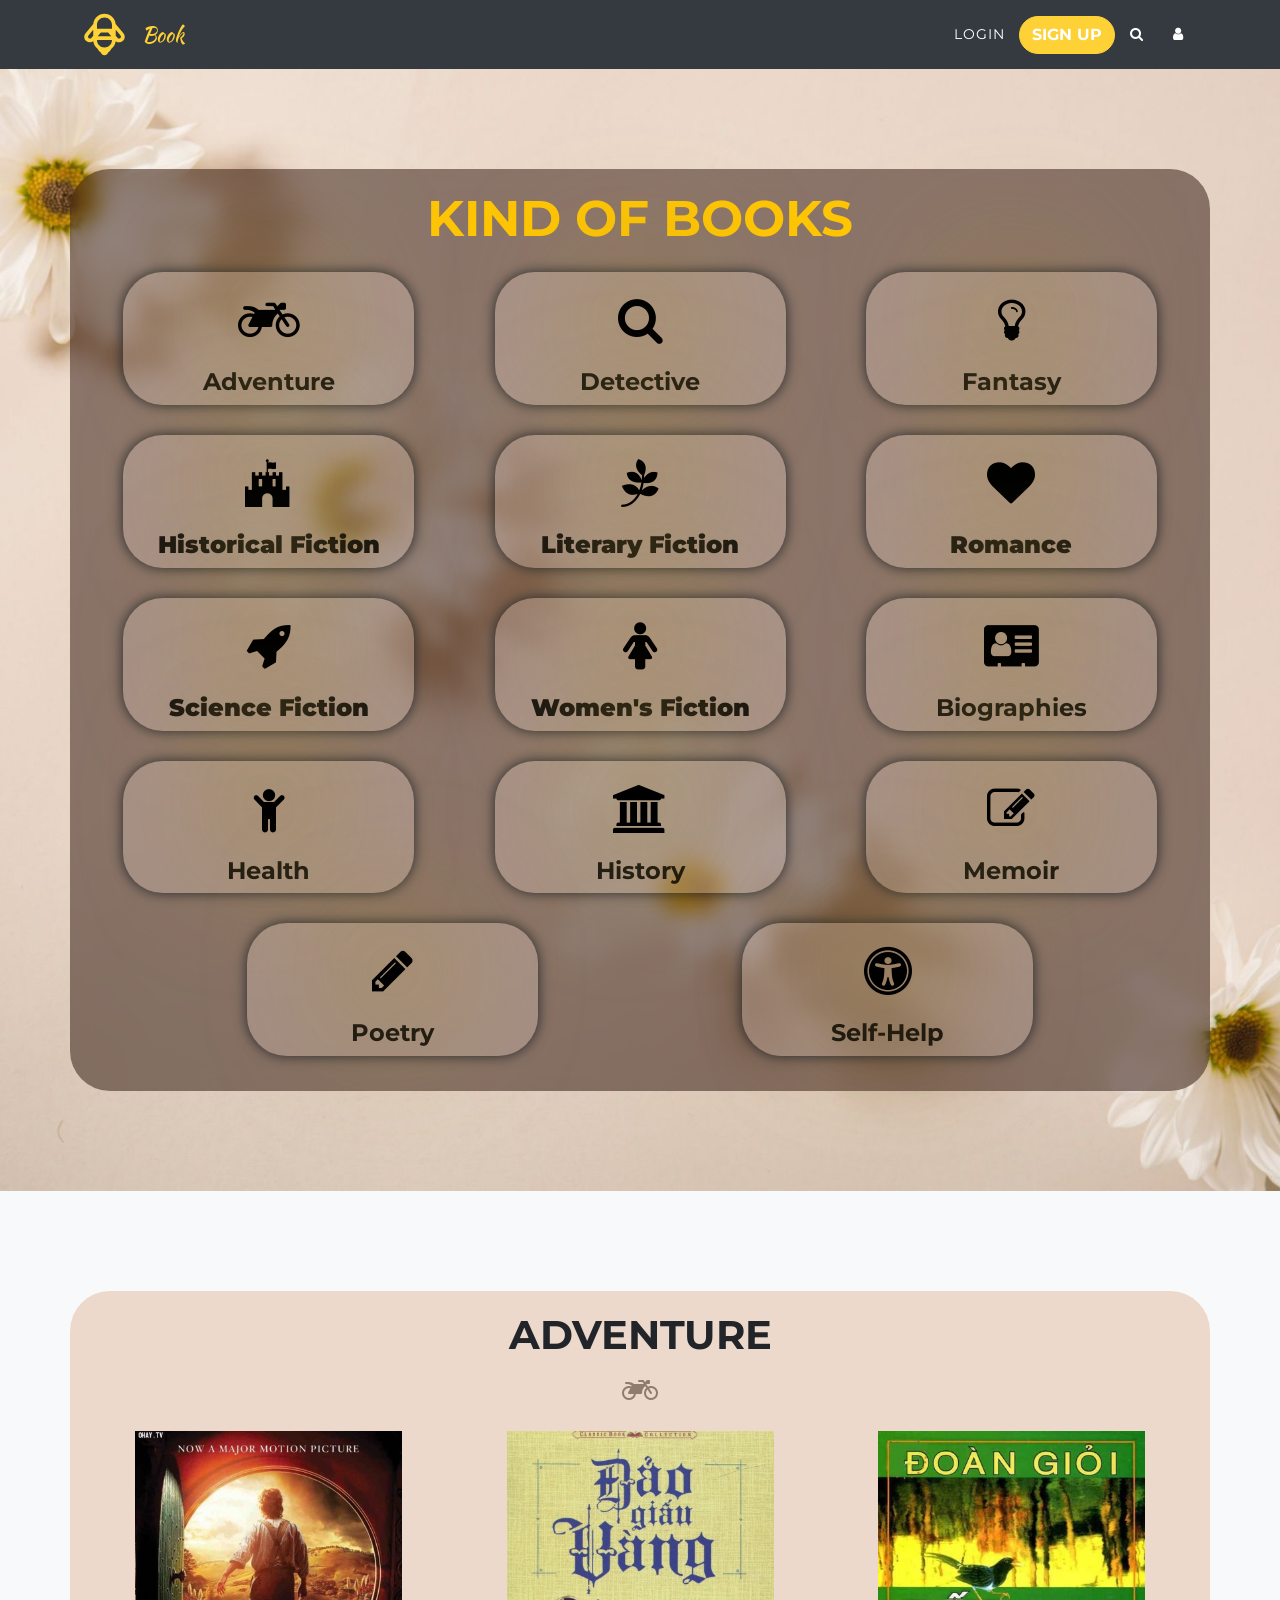
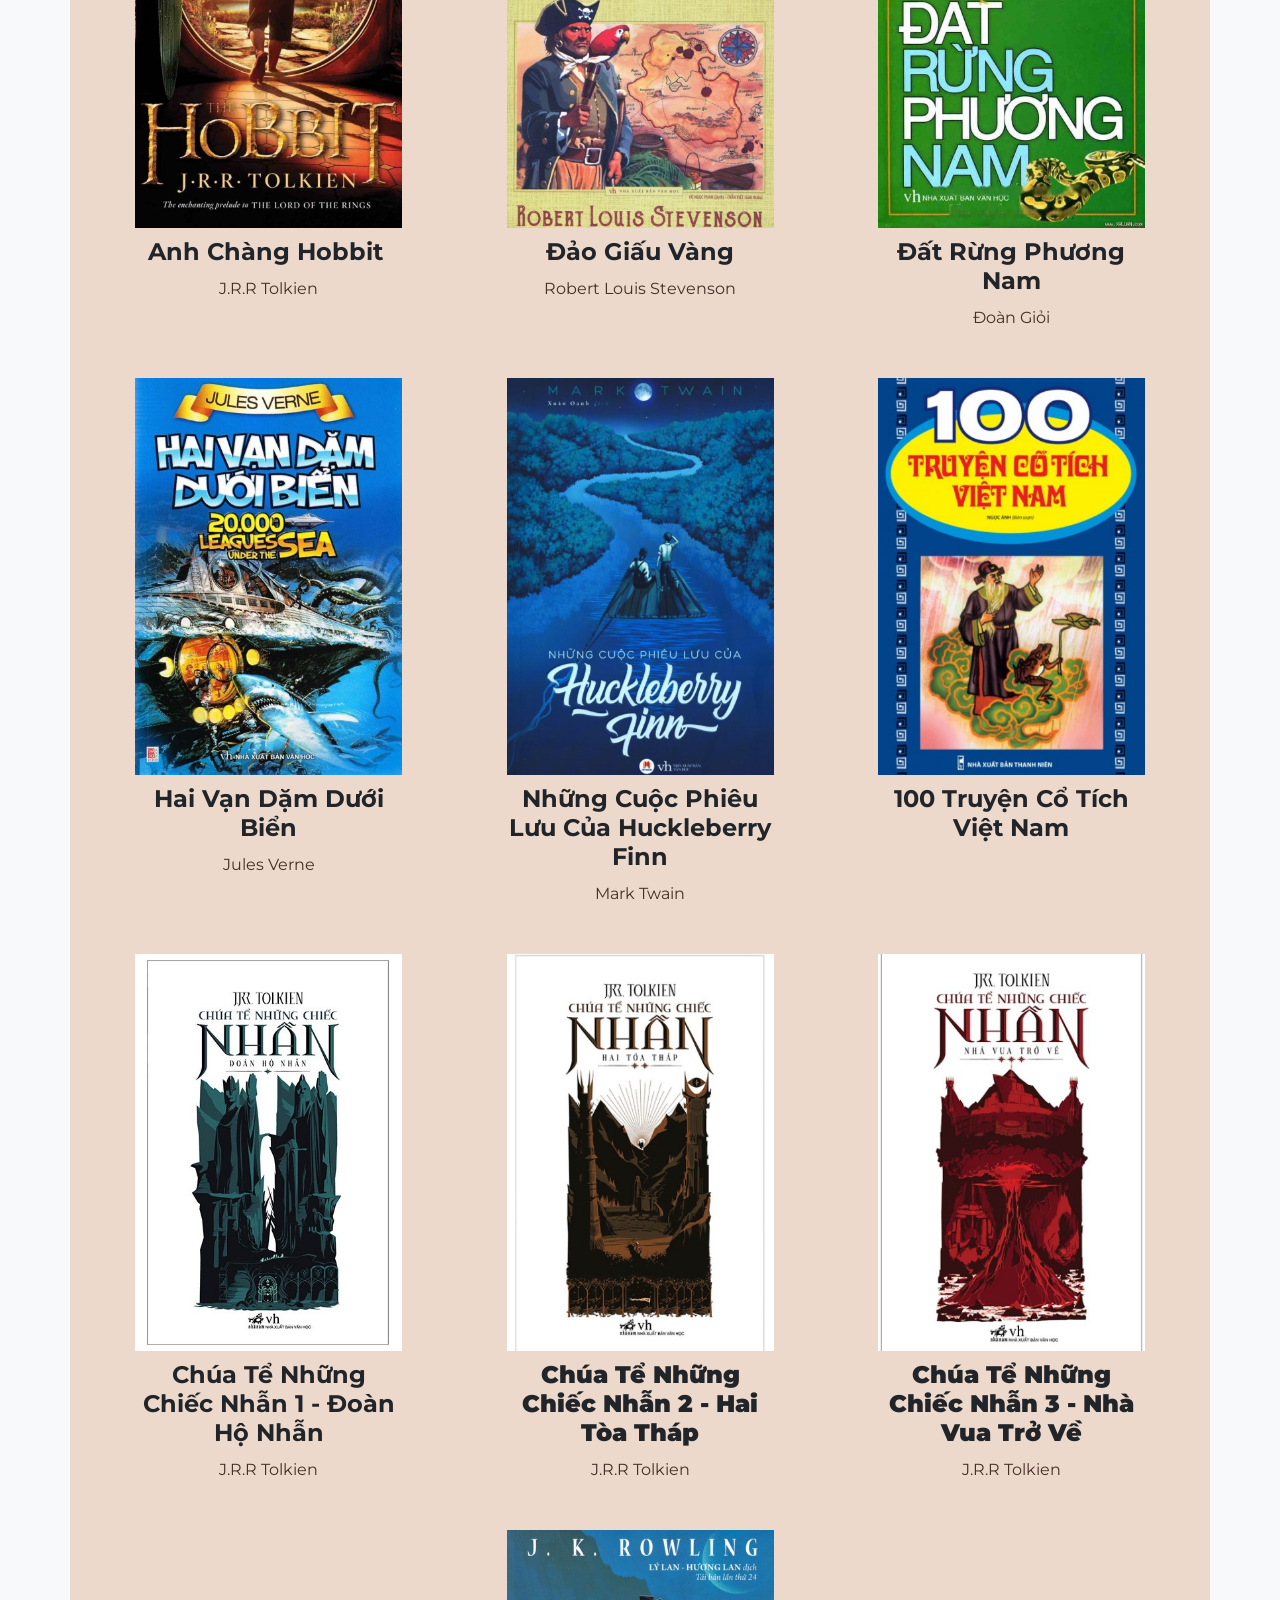
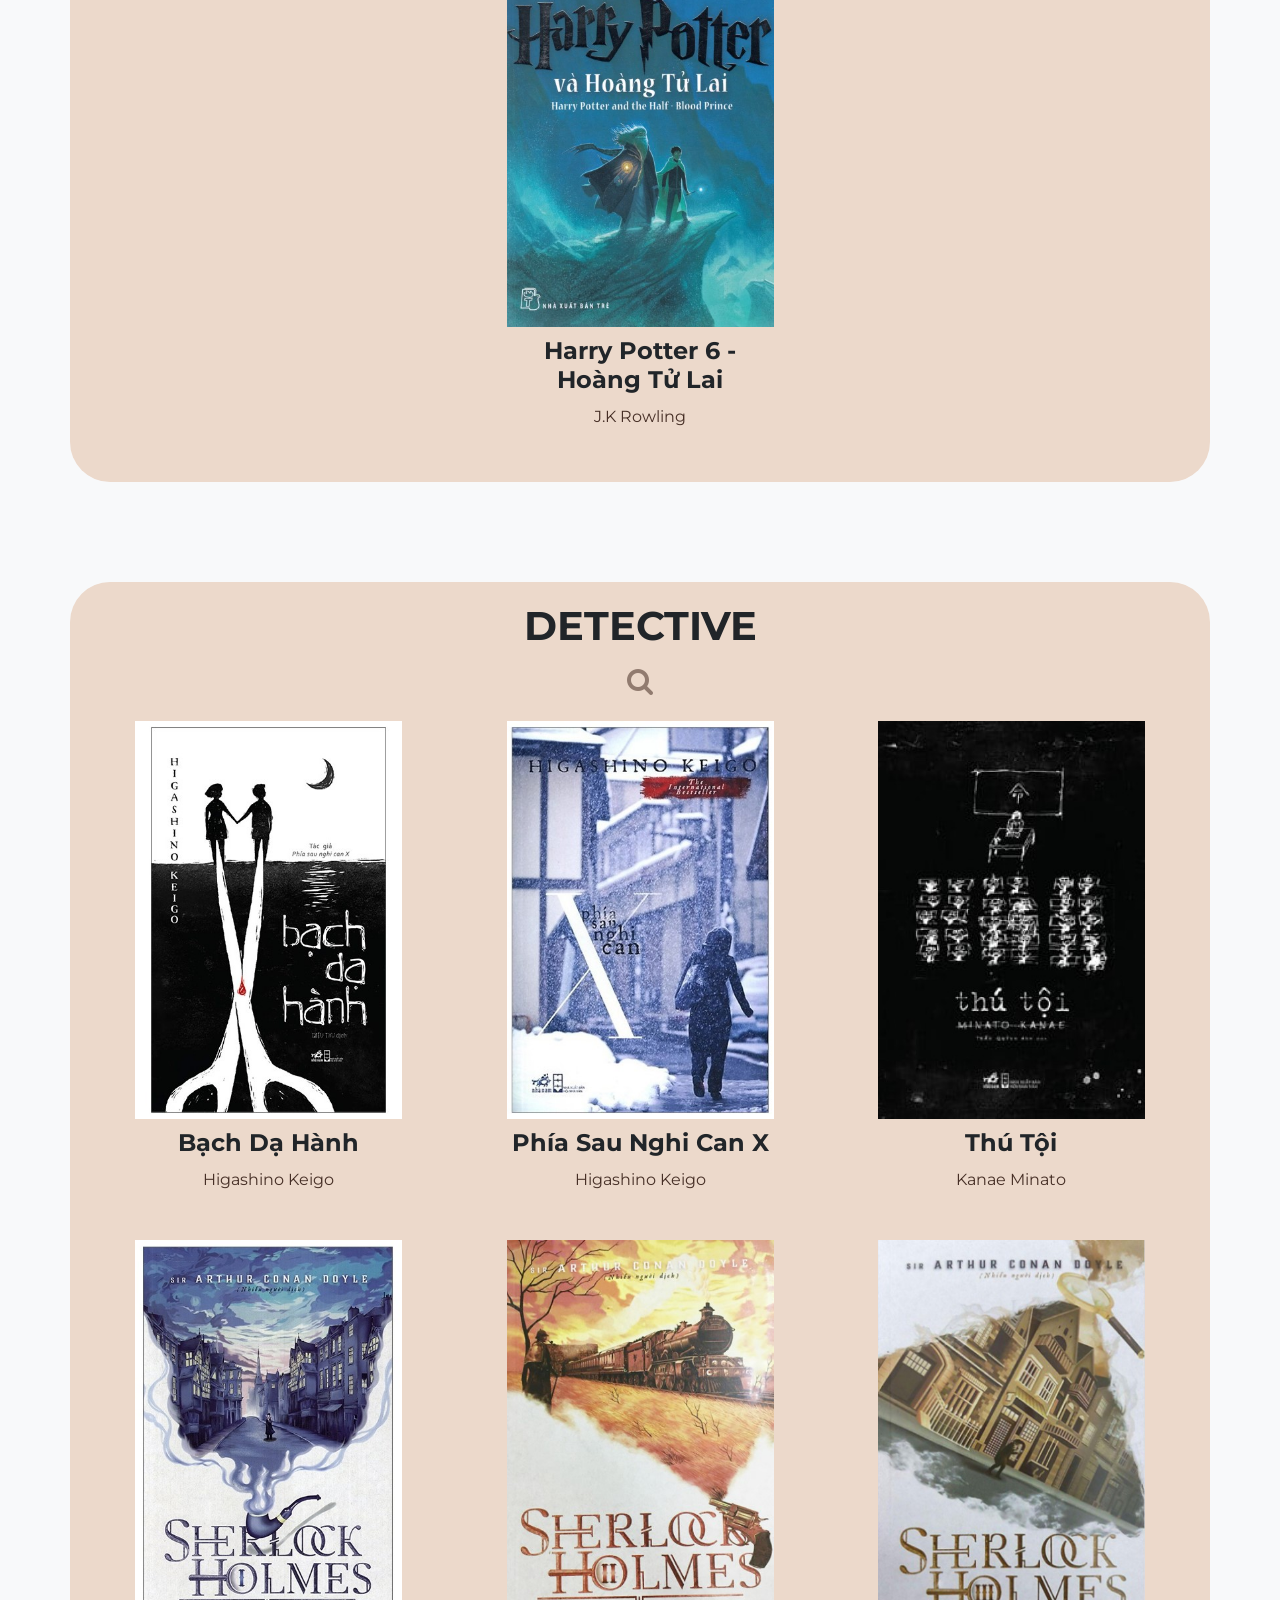
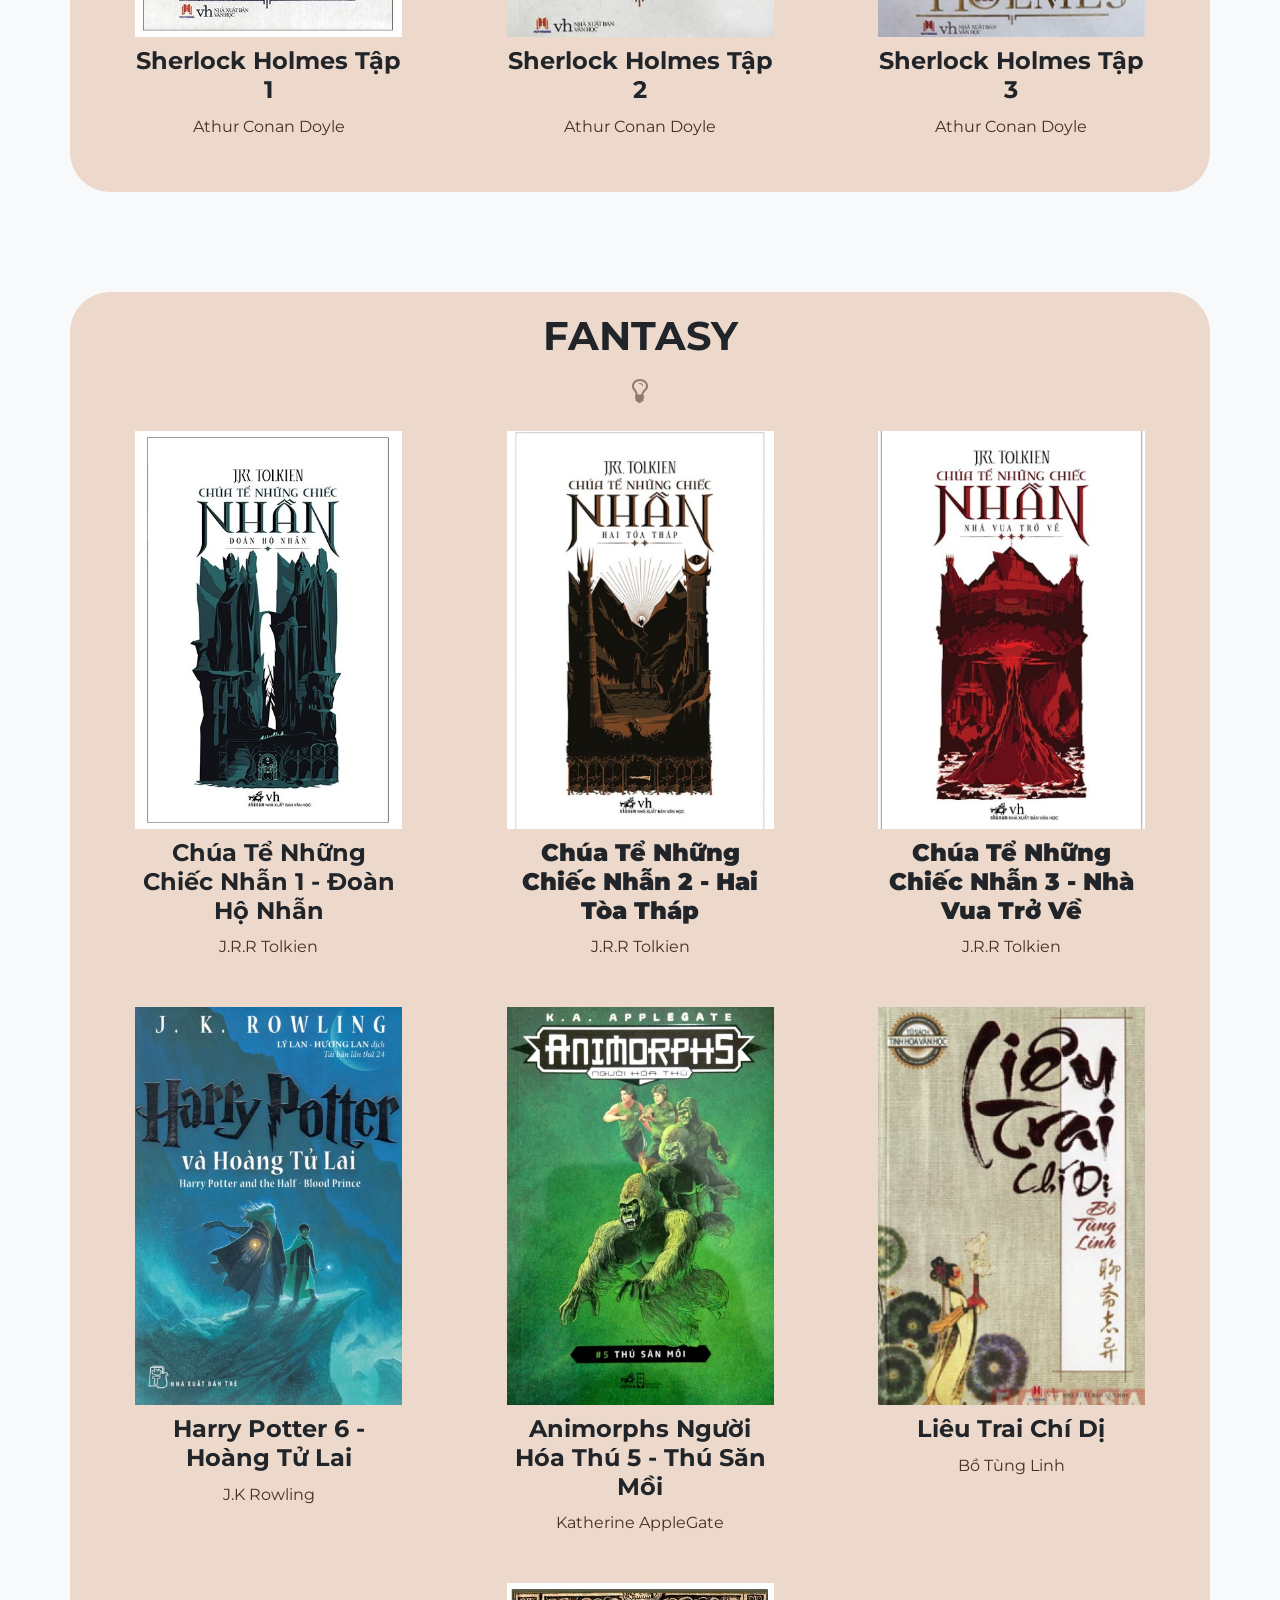
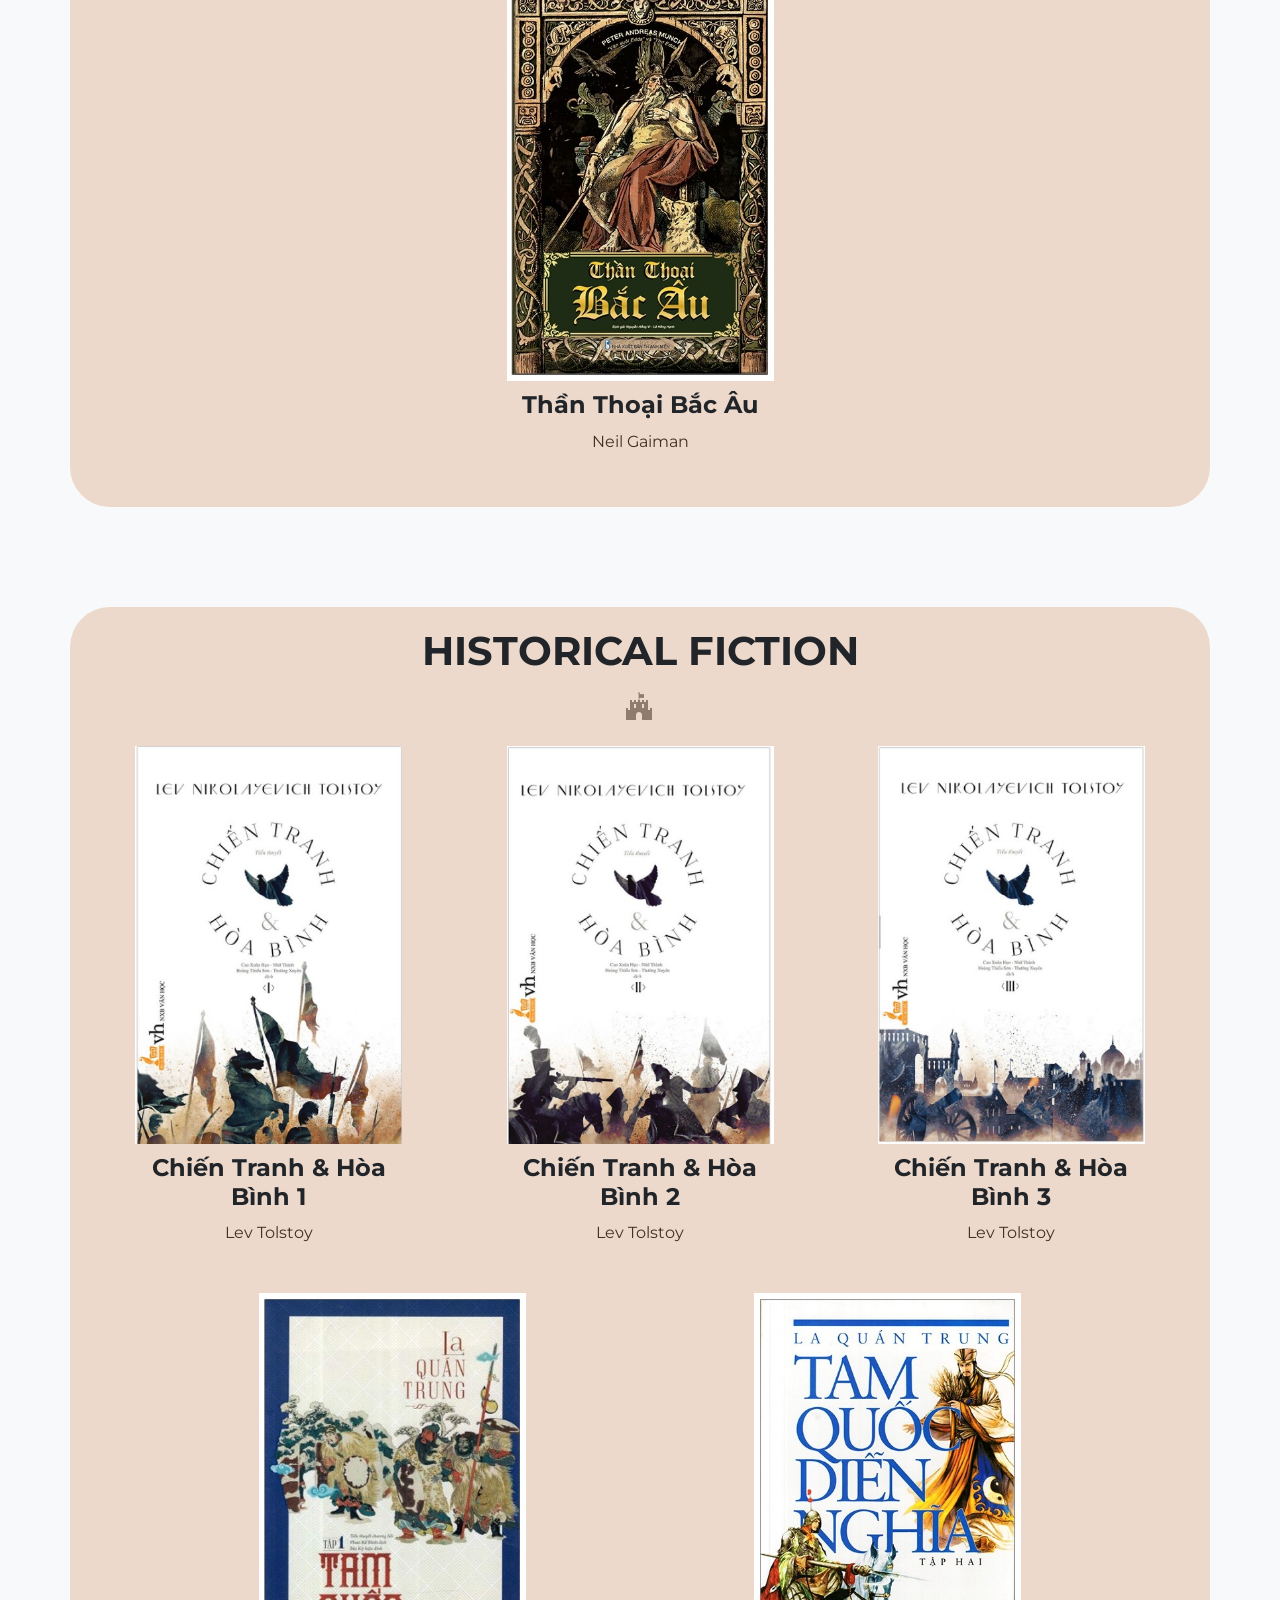
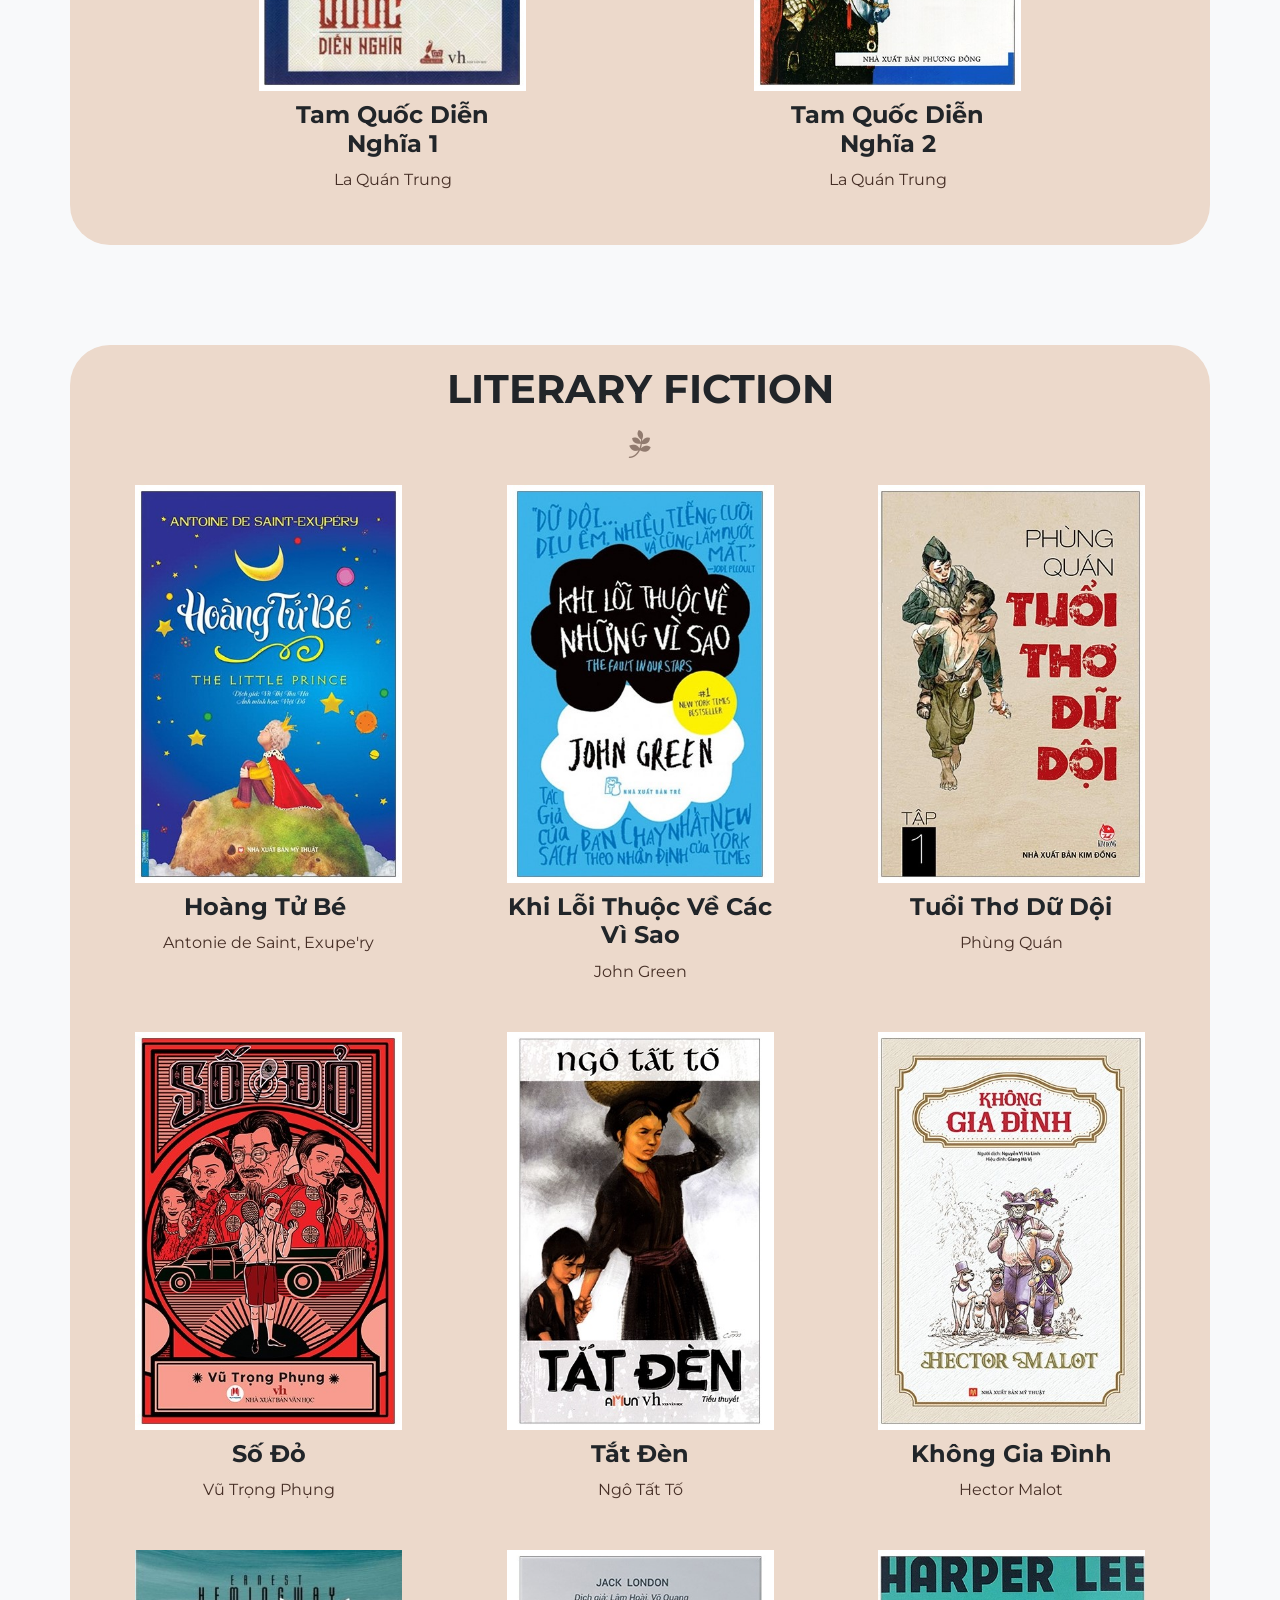
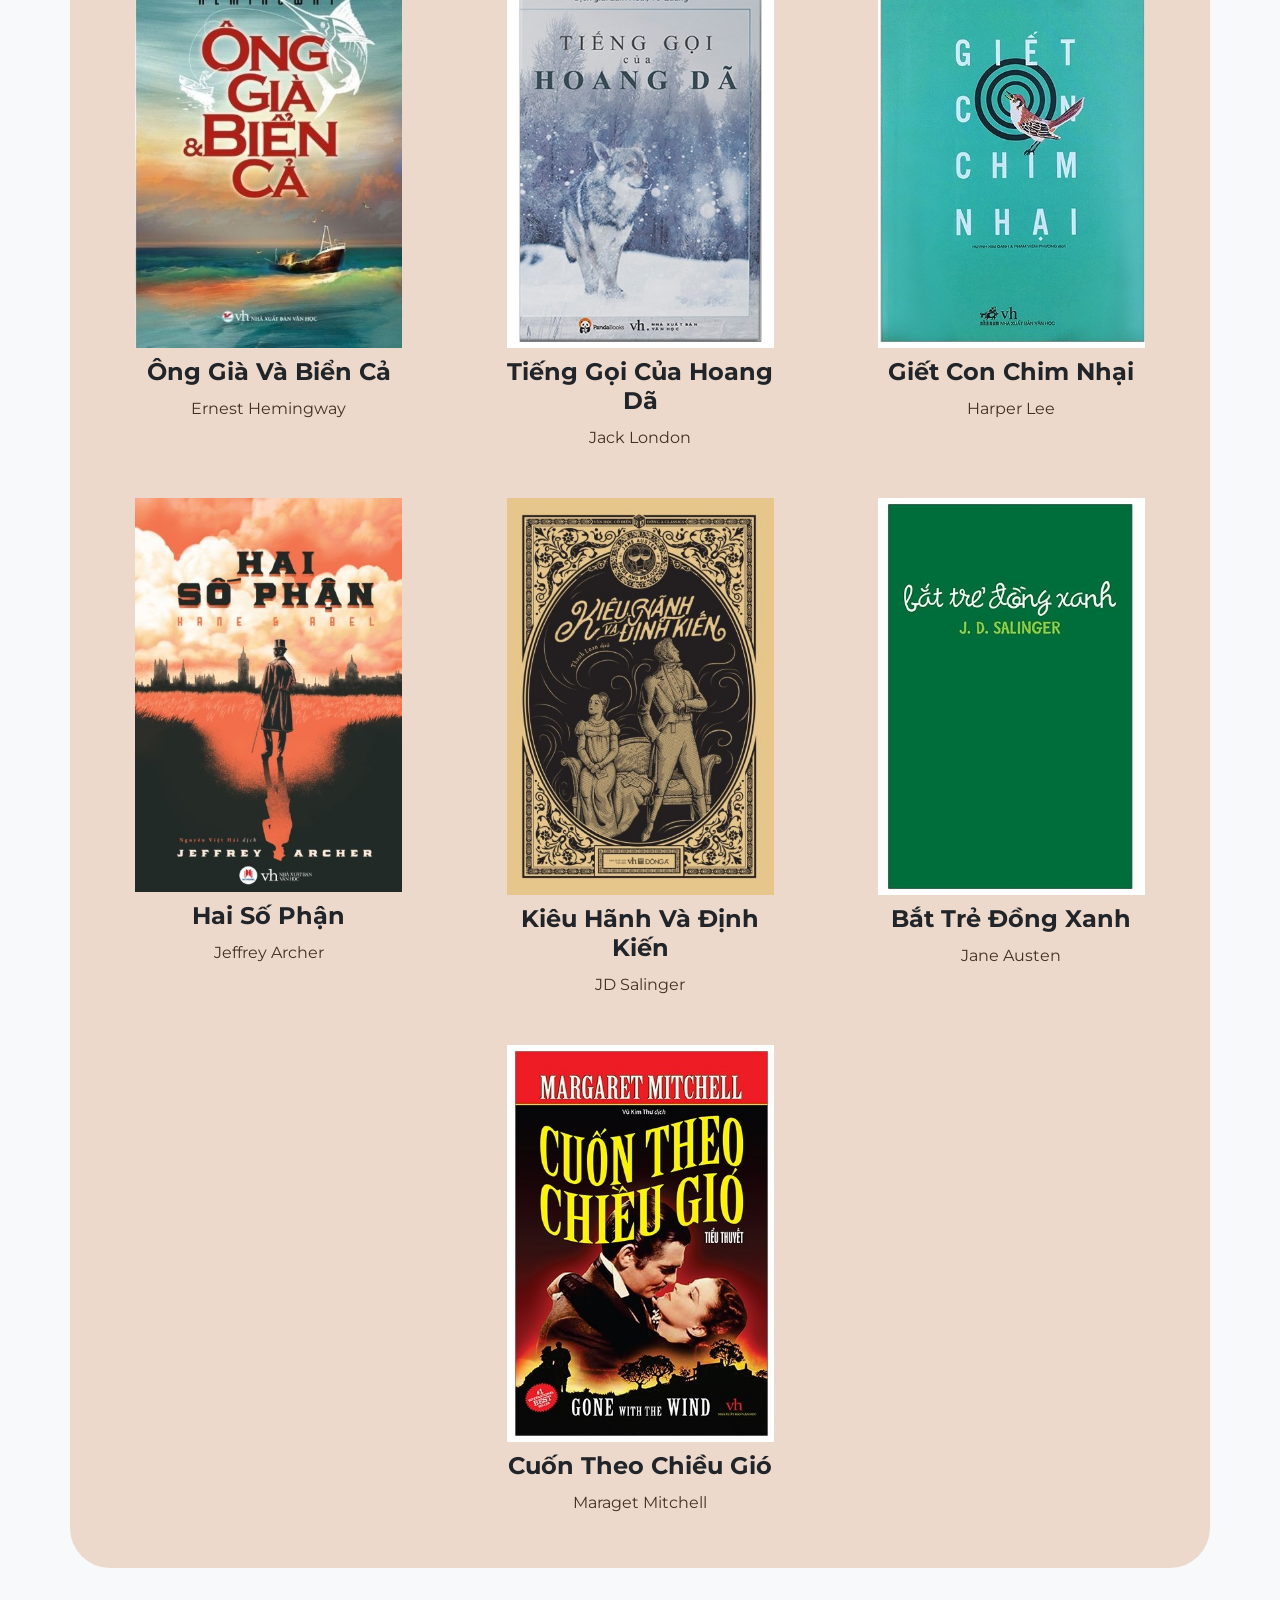
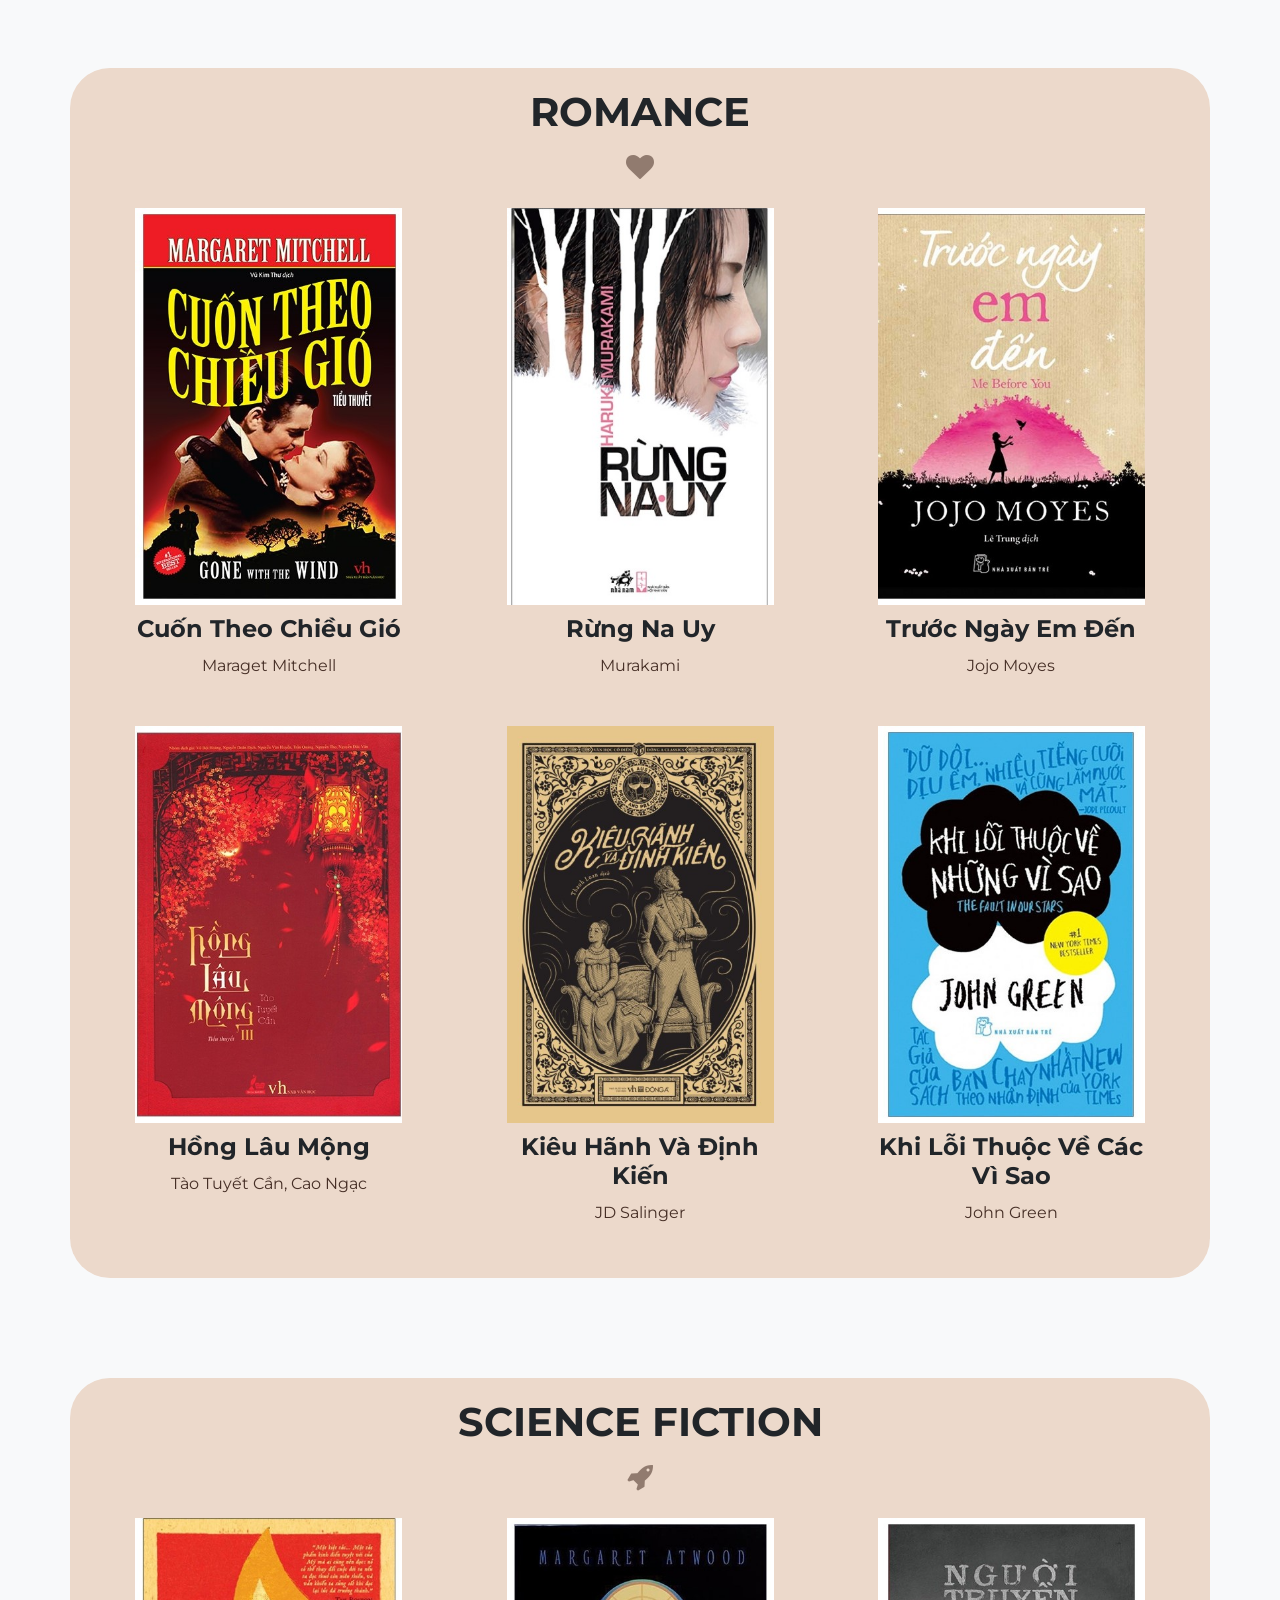
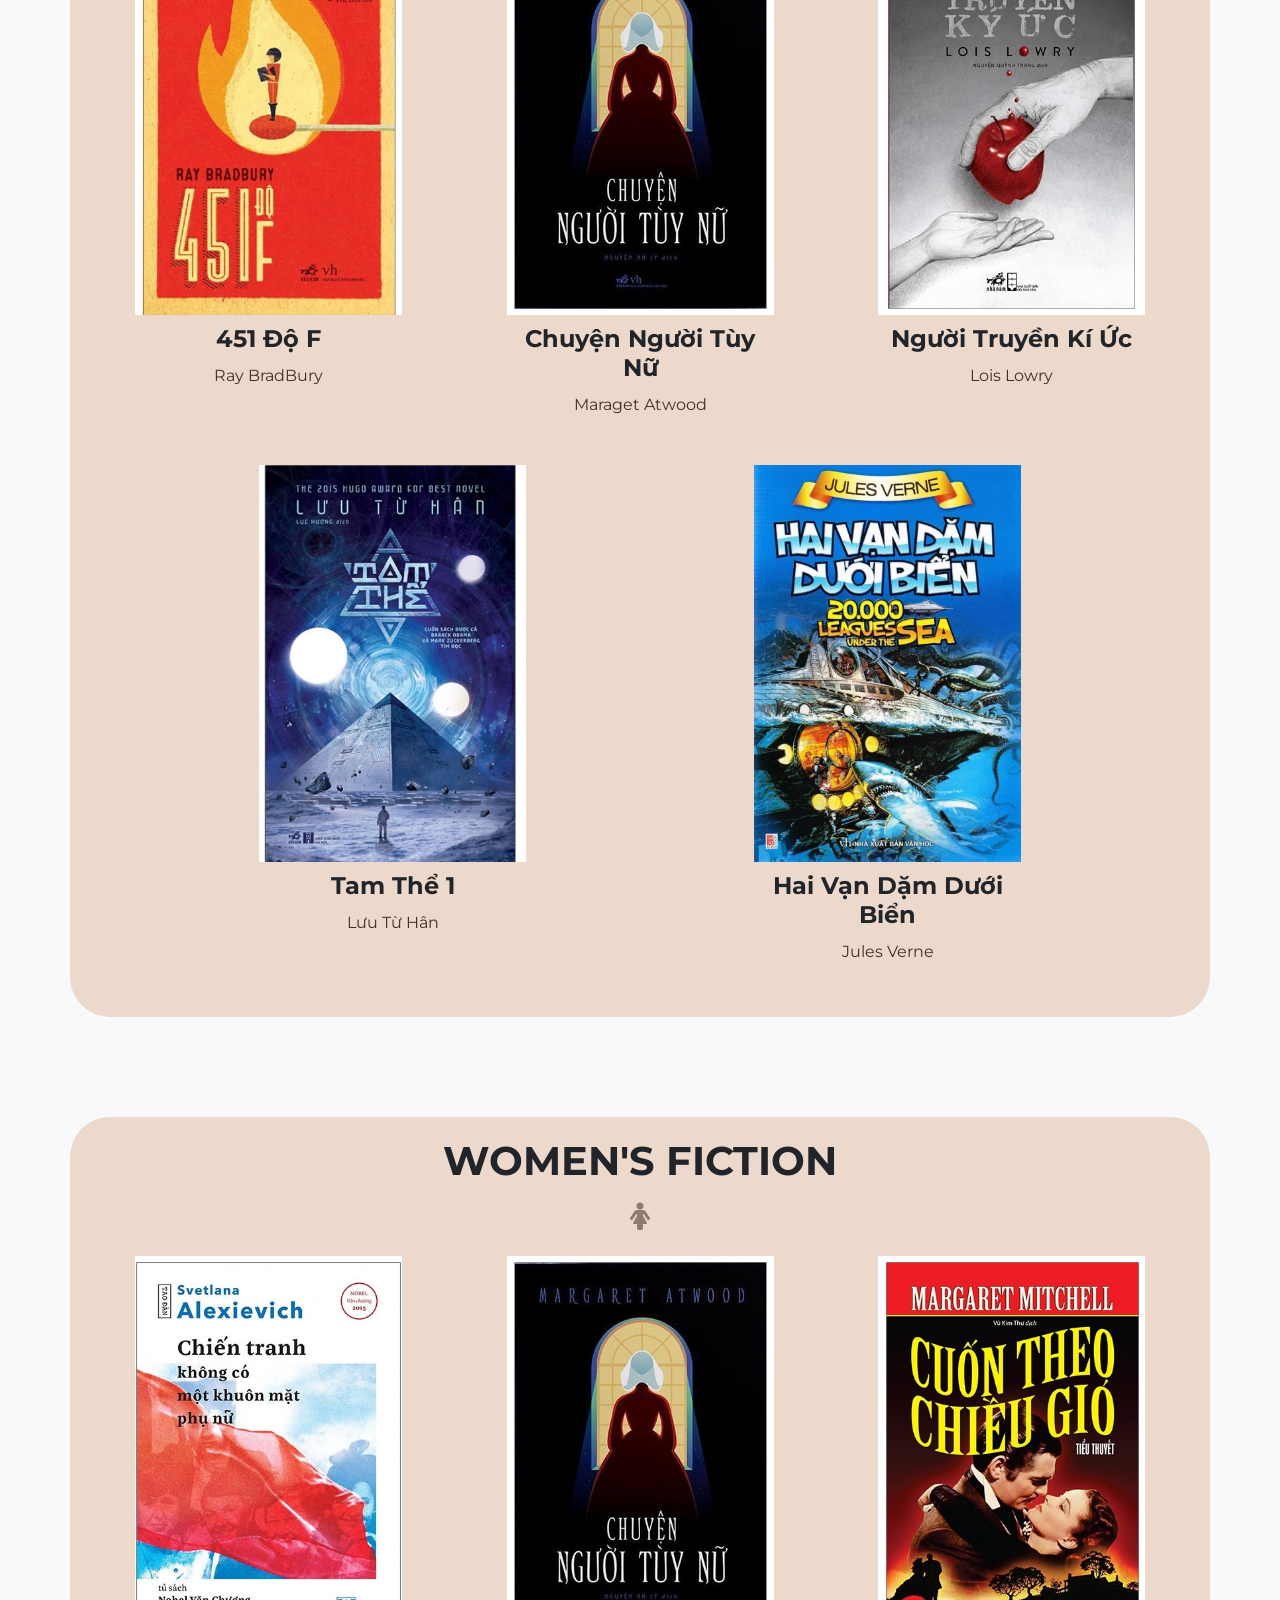
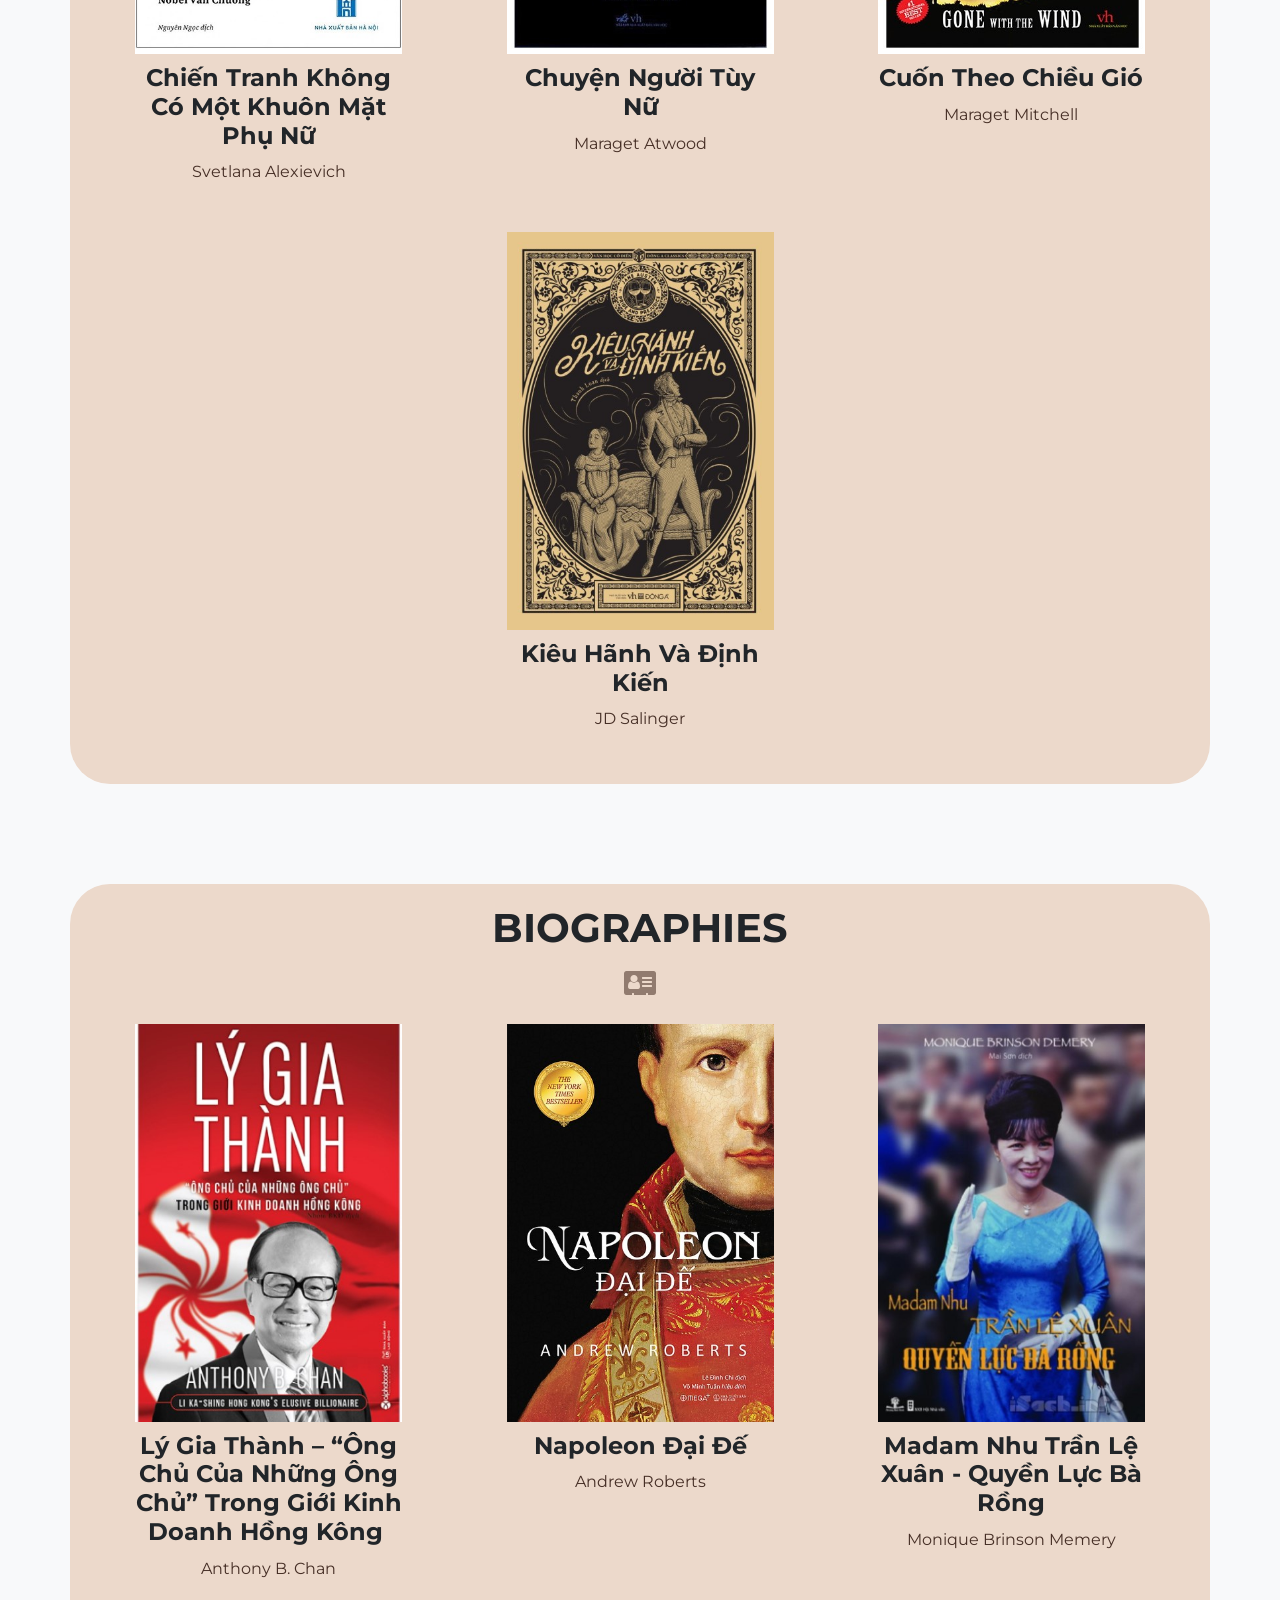
==== commit bbe2cfcc: "podcast + music" ====
--- a/frontend/Book.html
+++ b/frontend/Book.html
@@ -20,9 +20,12 @@
     <link rel="stylesheet" href="https://cdnjs.cloudflare.com/ajax/libs/animate.css/3.5.2/animate.min.css">
     <link rel="stylesheet" href="assets/css/index.css">
     <link rel="stylesheet" href="assets/css/Login-Form-Dark.css">
+    <link rel="stylesheet" href="assets/css/Music.css">
     <link rel="stylesheet" href="assets/css/player.css">
+    <link rel="stylesheet" href="assets/css/podcast.css">
     <link rel="stylesheet" href="assets/css/Pretty-Footer.css">
     <link rel="stylesheet" href="assets/css/Projects-Horizontal.css">
+    <link rel="stylesheet" href="assets/css/Ranking.css">
     <link rel="stylesheet" href="assets/css/Registration-Form-with-Photo.css">
 </head>
 
--- a/frontend/assets/css/-Login-form-Page-BS4-.css
+++ b/frontend/assets/css/-Login-form-Page-BS4-.css
@@ -98,3 +98,11 @@
   color: #fff!important;
 }
 
+.bookranking {
+  margin: 20px;
+}
+
+#Theatrical {
+  padding-bottom: 100px;
+}
+
--- a/frontend/assets/css/book.css
+++ b/frontend/assets/css/book.css
@@ -18,10 +18,6 @@
 
 .booklink {
   text-decoration: none;
-}
-
-.col-book:hover {
-  box-shadow: 0px 0px 13px #fec504;
 }
 
 .booklink {
@@ -56,10 +52,8 @@
 
 .mainbook {
   padding: 100px 0px 0px 0px;
-  background: rgb(219,226,234);
   backdrop-filter: blur(10px);
   text-align: center;
-  background: url("../../assets/img/Background/pexels-michelle-leman-6774546.jpg") center / cover no-repeat;
 }
 
 .fa.fa-circle.fa-stack-2x.text-primary-book {
@@ -95,6 +89,7 @@
   opacity: 1;
   border-radius: 40px;
   padding: 20px 0px;
+  background: #ecd9cb;
 }
 
 .iconbook {
@@ -123,3 +118,7 @@
   color: #8f9296!important;
 }
 
+#SelfHelp {
+  padding-bottom: 100px;
+}
+
--- a/frontend/assets/css/Music.css
+++ b/frontend/assets/css/Music.css
@@ -0,0 +1,54 @@
+.detailkindtopms {
+  opacity: 1;
+  backdrop-filter: blur(10px);
+  background: rgba(166,182,152,0.89);
+  border-radius: 40px;
+  padding: 20px 0px;
+}
+
+.col-music:hover {
+  box-shadow: 0px 0px 13px #e4eaea;
+}
+
+.col-music {
+  background-color: rgba(251,231,222,0.25);
+  border-radius: 40px;
+  margin: 15px;
+  box-shadow: 0px 0px 13px;
+}
+
+.musiclink:hover {
+  color: #a89118;
+}
+
+.musiclink {
+  color: #000000;
+  text-decoration: none;
+}
+
+.mainmusic {
+  padding: 100px 0px 0px 0px;
+  backdrop-filter: blur(10px);
+  text-align: center;
+}
+
+.detailkindms {
+  opacity: 1;
+  border-radius: 40px;
+  padding: 20px 0px;
+  background: #cdd3d3;
+}
+
+#kindofmusic {
+  padding: 100px 0px;
+  background: url("../../assets/img/pexels-screen-post-4526424.jpg") center / cover no-repeat;
+}
+
+.iconmusic {
+  color: #7d7f25;
+}
+
+#Relax {
+  padding-bottom: 100px;
+}
+
--- a/frontend/assets/css/podcast.css
+++ b/frontend/assets/css/podcast.css
@@ -0,0 +1,60 @@
+#kindofpodcast {
+  padding: 100px 0px;
+  background: url("../../assets/img/pexels-screen-post-4526424.jpg") center / cover no-repeat;
+}
+
+.detailkindtoppc {
+  opacity: 1;
+  backdrop-filter: blur(10px);
+  background: rgba(131,154,160,0.8);
+  border-radius: 40px;
+  padding: 20px 0px;
+}
+
+.section-headingpodcast {
+  font-size: 50px;
+  color: #566024;
+}
+
+.col-podcast:hover {
+  box-shadow: 0px 0px 13px #e1eef3;
+}
+
+.col-podcast {
+  background-color: rgba(251,231,222,0.25);
+  border-radius: 40px;
+  margin: 15px;
+  box-shadow: 0px 0px 13px;
+}
+
+.podcastlink:hover {
+  color: #1f4858;
+}
+
+.podcastlink {
+  color: #000000;
+  text-decoration: none;
+}
+
+.text-primary-podcast {
+  color: #f1f6fa !important;
+  filter: blur(70px);
+}
+
+.mainpodcast {
+  padding: 100px 0px 0px 0px;
+  backdrop-filter: blur(10px);
+  text-align: center;
+}
+
+.detailkindpc {
+  opacity: 1;
+  border-radius: 40px;
+  padding: 20px 0px;
+  background: rgb(183,198,198);
+}
+
+.iconpodcast {
+  color: #8b9ea6;
+}
+
--- a/frontend/assets/css/Ranking.css
+++ b/frontend/assets/css/Ranking.css
@@ -0,0 +1,36 @@
+.bookname-ranking {
+  text-transform: capitalize;
+}
+
+.star-rating {
+  color: #fed136;
+}
+
+.ratingnumb {
+  padding-left: 10px;
+  color: #000000;
+  font-size: x-large;
+}
+
+.bookranking {
+  font-size: x-large;
+  margin-bottom: 30PX;
+}
+
+.filter {
+  font-size: medium;
+}
+
+.filter {
+  margin: 0 5px;
+  color: #000000;
+}
+
+.menufilter {
+  cursor: pointer;
+}
+
+.bookauthor-ranking {
+  font-size: medium;
+}
+
